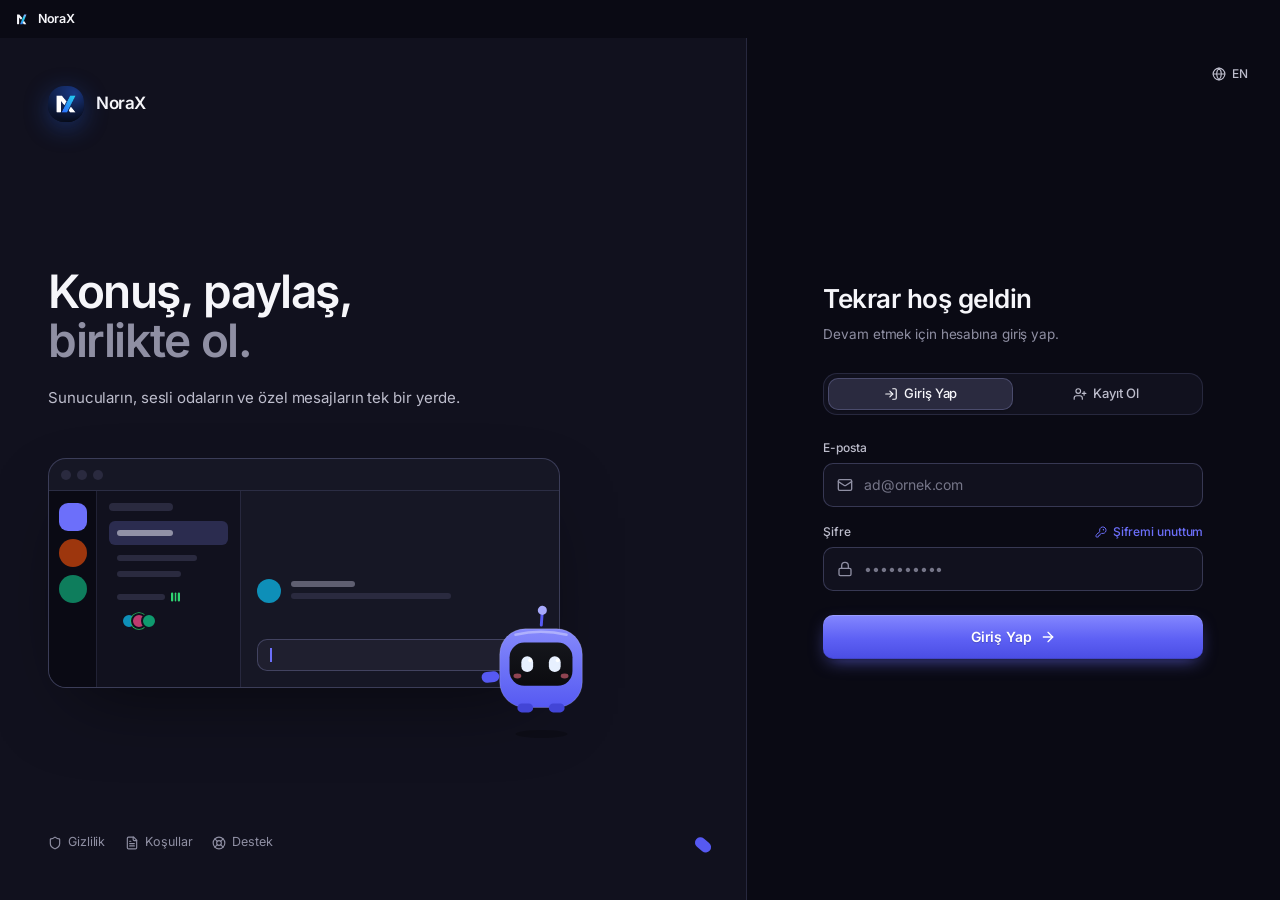
==== web/index.html @ b5e92cec "Release NoraX PC & Web v3.0.0" ====
<!doctype html>
<html lang="tr" class="dark">
  <head>
    <meta charset="UTF-8" />
    <meta name="viewport" content="width=device-width, initial-scale=1.0" />
    <meta
      http-equiv="Content-Security-Policy"
      content="default-src 'self' data: blob:; script-src 'self'; img-src 'self' https: data: blob:; media-src 'self' https: data: blob:; style-src 'self' 'unsafe-inline'; font-src 'self' data:; connect-src 'self' https://invrztgxmoxofkuwaing.supabase.co wss://invrztgxmoxofkuwaing.supabase.co https://*.livekit.cloud wss://*.livekit.cloud https://tenor.googleapis.com https://api.giphy.com http://127.0.0.1:* ws://127.0.0.1:* data: blob:;"
    />
    <title>NoraX</title>
    <script type="module" crossorigin src="./assets/index-QRD1jqr0.js"></script>
    <link rel="modulepreload" crossorigin href="./assets/vendor-motion-bOugfYVc.js">
    <link rel="modulepreload" crossorigin href="./assets/vendor-radix-C0EIIJtv.js">
    <link rel="modulepreload" crossorigin href="./assets/vendor-supabase-DNRf-bvf.js">
    <link rel="modulepreload" crossorigin href="./assets/vendor-livekit-qUp-c1AM.js">
    <link rel="stylesheet" crossorigin href="./assets/index-DTQYa22q.css">
  </head>
  <body class="antialiased overflow-hidden">
    <div id="root"></div>
  </body>
</html>
---- web/assets/index-DTQYa22q.css ----
@font-face{font-family:Inter Variable;font-style:normal;font-display:swap;font-weight:100 900;src:url(./inter-cyrillic-ext-wght-normal-BOeWTOD4.woff2) format("woff2-variations");unicode-range:U+0460-052F,U+1C80-1C8A,U+20B4,U+2DE0-2DFF,U+A640-A69F,U+FE2E-FE2F}@font-face{font-family:Inter Variable;font-style:normal;font-display:swap;font-weight:100 900;src:url(./inter-cyrillic-wght-normal-DqGufNeO.woff2) format("woff2-variations");unicode-range:U+0301,U+0400-045F,U+0490-0491,U+04B0-04B1,U+2116}@font-face{font-family:Inter Variable;font-style:normal;font-display:swap;font-weight:100 900;src:url(./inter-greek-ext-wght-normal-DlzME5K_.woff2) format("woff2-variations");unicode-range:U+1F00-1FFF}@font-face{font-family:Inter Variable;font-style:normal;font-display:swap;font-weight:100 900;src:url(./inter-greek-wght-normal-CkhJZR-_.woff2) format("woff2-variations");unicode-range:U+0370-0377,U+037A-037F,U+0384-038A,U+038C,U+038E-03A1,U+03A3-03FF}@font-face{font-family:Inter Variable;font-style:normal;font-display:swap;font-weight:100 900;src:url(./inter-vietnamese-wght-normal-CBcvBZtf.woff2) format("woff2-variations");unicode-range:U+0102-0103,U+0110-0111,U+0128-0129,U+0168-0169,U+01A0-01A1,U+01AF-01B0,U+0300-0301,U+0303-0304,U+0308-0309,U+0323,U+0329,U+1EA0-1EF9,U+20AB}@font-face{font-family:Inter Variable;font-style:normal;font-display:swap;font-weight:100 900;src:url(./inter-latin-ext-wght-normal-DO1Apj_S.woff2) format("woff2-variations");unicode-range:U+0100-02BA,U+02BD-02C5,U+02C7-02CC,U+02CE-02D7,U+02DD-02FF,U+0304,U+0308,U+0329,U+1D00-1DBF,U+1E00-1E9F,U+1EF2-1EFF,U+2020,U+20A0-20AB,U+20AD-20C0,U+2113,U+2C60-2C7F,U+A720-A7FF}@font-face{font-family:Inter Variable;font-style:normal;font-display:swap;font-weight:100 900;src:url(./inter-latin-wght-normal-Dx4kXJAl.woff2) format("woff2-variations");unicode-range:U+0000-00FF,U+0131,U+0152-0153,U+02BB-02BC,U+02C6,U+02DA,U+02DC,U+0304,U+0308,U+0329,U+2000-206F,U+20AC,U+2122,U+2191,U+2193,U+2212,U+2215,U+FEFF,U+FFFD}@font-face{font-family:JetBrains Mono Variable;font-style:normal;font-display:swap;font-weight:100 800;src:url([data-uri]) format("woff2-variations");unicode-range:U+0460-052F,U+1C80-1C8A,U+20B4,U+2DE0-2DFF,U+A640-A69F,U+FE2E-FE2F}@font-face{font-family:JetBrains Mono Variable;font-style:normal;font-display:swap;font-weight:100 800;src:url(./jetbrains-mono-cyrillic-wght-normal-D73BlboJ.woff2) format("woff2-variations");unicode-range:U+0301,U+0400-045F,U+0490-0491,U+04B0-04B1,U+2116}@font-face{font-family:JetBrains Mono Variable;font-style:normal;font-display:swap;font-weight:100 800;src:url(./jetbrains-mono-greek-wght-normal-Bw9x6K1M.woff2) format("woff2-variations");unicode-range:U+0370-0377,U+037A-037F,U+0384-038A,U+038C,U+038E-03A1,U+03A3-03FF}@font-face{font-family:JetBrains Mono Variable;font-style:normal;font-display:swap;font-weight:100 800;src:url(./jetbrains-mono-vietnamese-wght-normal-Bt-aOZkq.woff2) format("woff2-variations");unicode-range:U+0102-0103,U+0110-0111,U+0128-0129,U+0168-0169,U+01A0-01A1,U+01AF-01B0,U+0300-0301,U+0303-0304,U+0308-0309,U+0323,U+0329,U+1EA0-1EF9,U+20AB}@font-face{font-family:JetBrains Mono Variable;font-style:normal;font-display:swap;font-weight:100 800;src:url(./jetbrains-mono-latin-ext-wght-normal-DBQx-q_a.woff2) format("woff2-variations");unicode-range:U+0100-02BA,U+02BD-02C5,U+02C7-02CC,U+02CE-02D7,U+02DD-02FF,U+0304,U+0308,U+0329,U+1D00-1DBF,U+1E00-1E9F,U+1EF2-1EFF,U+2020,U+20A0-20AB,U+20AD-20C0,U+2113,U+2C60-2C7F,U+A720-A7FF}@font-face{font-family:JetBrains Mono Variable;font-style:normal;font-display:swap;font-weight:100 800;src:url(./jetbrains-mono-latin-wght-normal-B9CIFXIH.woff2) format("woff2-variations");unicode-range:U+0000-00FF,U+0131,U+0152-0153,U+02BB-02BC,U+02C6,U+02DA,U+02DC,U+0304,U+0308,U+0329,U+2000-206F,U+20AC,U+2122,U+2191,U+2193,U+2212,U+2215,U+FEFF,U+FFFD}/*! tailwindcss v4.3.5 | MIT License | https://tailwindcss.com */@layer properties{@supports (((-webkit-hyphens:none)) and (not (margin-trim:block))) or ((-moz-orient:inline) and (not (color:rgb(from red r g b)))){*,:before,:after,::backdrop{--tw-translate-x:0;--tw-translate-y:0;--tw-translate-z:0;--tw-scale-x:1;--tw-scale-y:1;--tw-scale-z:1;--tw-rotate-x:initial;--tw-rotate-y:initial;--tw-rotate-z:initial;--tw-skew-x:initial;--tw-skew-y:initial;--tw-space-y-reverse:0;--tw-space-x-reverse:0;--tw-border-style:solid;--tw-gradient-position:initial;--tw-gradient-from:#0000;--tw-gradient-via:#0000;--tw-gradient-to:#0000;--tw-gradient-stops:initial;--tw-gradient-via-stops:initial;--tw-gradient-from-position:0%;--tw-gradient-via-position:50%;--tw-gradient-to-position:100%;--tw-leading:initial;--tw-font-weight:initial;--tw-tracking:initial;--tw-ordinal:initial;--tw-slashed-zero:initial;--tw-numeric-figure:initial;--tw-numeric-spacing:initial;--tw-numeric-fraction:initial;--tw-shadow:0 0 #0000;--tw-shadow-color:initial;--tw-shadow-alpha:100%;--tw-inset-shadow:0 0 #0000;--tw-inset-shadow-color:initial;--tw-inset-shadow-alpha:100%;--tw-ring-color:initial;--tw-ring-shadow:0 0 #0000;--tw-inset-ring-color:initial;--tw-inset-ring-shadow:0 0 #0000;--tw-ring-inset:initial;--tw-ring-offset-width:0px;--tw-ring-offset-color:#fff;--tw-ring-offset-shadow:0 0 #0000;--tw-blur:initial;--tw-brightness:initial;--tw-contrast:initial;--tw-grayscale:initial;--tw-hue-rotate:initial;--tw-invert:initial;--tw-opacity:initial;--tw-saturate:initial;--tw-sepia:initial;--tw-drop-shadow:initial;--tw-drop-shadow-color:initial;--tw-drop-shadow-alpha:100%;--tw-drop-shadow-size:initial;--tw-backdrop-blur:initial;--tw-backdrop-brightness:initial;--tw-backdrop-contrast:initial;--tw-backdrop-grayscale:initial;--tw-backdrop-hue-rotate:initial;--tw-backdrop-invert:initial;--tw-backdrop-opacity:initial;--tw-backdrop-saturate:initial;--tw-backdrop-sepia:initial;--tw-duration:initial;--tw-ease:initial}}}@layer theme{:root,:host{--font-sans:-apple-system, BlinkMacSystemFont, "Segoe UI", Roboto, "Helvetica Neue", "Noto Sans", Arial, sans-serif, "Apple Color Emoji", "Segoe UI Emoji", "Segoe UI Symbol", "Noto Color Emoji";--font-serif:ui-serif, Georgia, Cambria, "Times New Roman", Times, serif;--font-mono:ui-monospace, SFMono-Regular, Menlo, Monaco, Consolas, "Liberation Mono", "Courier New", monospace;--color-red-400:oklch(70.4% .191 22.216);--color-red-500:oklch(63.7% .237 25.331);--color-red-600:oklch(57.7% .245 27.325);--color-emerald-400:oklch(76.5% .177 163.223);--color-emerald-600:oklch(59.6% .145 163.225);--color-indigo-500:oklch(58.5% .233 277.117);--color-indigo-600:oklch(51.1% .262 276.966);--color-purple-600:oklch(55.8% .288 302.321);--color-black:#000;--color-white:#fff;--spacing:.25rem;--container-sm:24rem;--container-md:28rem;--container-lg:32rem;--container-xl:36rem;--container-2xl:42rem;--container-3xl:48rem;--container-5xl:64rem;--text-xs:.75rem;--text-xs--line-height:calc(1 / .75);--text-sm:.875rem;--text-sm--line-height:calc(1.25 / .875);--text-base:1rem;--text-base--line-height: 1.5 ;--text-lg:1.125rem;--text-lg--line-height:calc(1.75 / 1.125);--text-xl:1.25rem;--text-xl--line-height:calc(1.75 / 1.25);--text-2xl:1.5rem;--text-2xl--line-height:calc(2 / 1.5);--text-4xl:2.25rem;--text-4xl--line-height:calc(2.5 / 2.25);--font-weight-medium:500;--font-weight-semibold:600;--font-weight-bold:700;--font-weight-black:900;--tracking-tight:-.025em;--tracking-normal:0em;--tracking-wide:.025em;--tracking-wider:.05em;--leading-tight:1.25;--leading-snug:1.375;--leading-relaxed:1.625;--radius-md:.375rem;--radius-lg:.5rem;--radius-xl:.75rem;--radius-2xl:1rem;--radius-3xl:1.5rem;--drop-shadow-md:0 3px 3px #0000001f;--ease-out:cubic-bezier(0, 0, .2, 1);--ease-in-out:cubic-bezier(.4, 0, .2, 1);--animate-spin:spin 1s linear infinite;--animate-pulse:pulse 2s cubic-bezier(.4, 0, .6, 1) infinite;--blur-sm:8px;--blur-md:12px;--blur-lg:16px;--blur-xl:24px;--blur-2xl:40px;--aspect-video:16 / 9;--default-transition-duration:.15s;--default-transition-timing-function:cubic-bezier(.4, 0, .2, 1);--default-font-family:var(--font-sans);--default-mono-font-family:var(--font-mono)}}@layer base{*,:after,:before,::backdrop{box-sizing:border-box;border:0 solid;margin:0;padding:0}::file-selector-button{box-sizing:border-box;border:0 solid;margin:0;padding:0}html,:host{-webkit-text-size-adjust:100%;-moz-tab-size:4;tab-size:4;line-height:1.5;font-family:var(--default-font-family,-apple-system, BlinkMacSystemFont, "Segoe UI", Roboto, "Helvetica Neue", "Noto Sans", Arial, sans-serif, "Apple Color Emoji", "Segoe UI Emoji", "Segoe UI Symbol", "Noto Color Emoji");font-feature-settings:var(--default-font-feature-settings,normal);font-variation-settings:var(--default-font-variation-settings,normal);-webkit-tap-highlight-color:transparent}hr{height:0;color:inherit;border-top-width:1px}abbr:where([title]){-webkit-text-decoration:underline dotted;text-decoration:underline dotted}h1,h2,h3,h4,h5,h6{font-size:inherit;font-weight:inherit}a{color:inherit;-webkit-text-decoration:inherit;text-decoration:inherit}b,strong{font-weight:bolder}code,kbd,samp,pre{font-family:var(--default-mono-font-family,ui-monospace, SFMono-Regular, Menlo, Monaco, Consolas, "Liberation Mono", "Courier New", monospace);font-feature-settings:var(--default-mono-font-feature-settings,normal);font-variation-settings:var(--default-mono-font-variation-settings,normal);font-size:1em}small{font-size:80%}sub,sup{vertical-align:baseline;font-size:75%;line-height:0;position:relative}sub{bottom:-.25em}sup{top:-.5em}table{text-indent:0;border-color:inherit;border-collapse:collapse}:-moz-focusring:where(:not(iframe)){outline:auto}progress{vertical-align:baseline}summary{display:list-item}ol,ul,menu{list-style:none}img,svg,video,canvas,audio,iframe,embed,object{vertical-align:middle;display:block}img,video{max-width:100%;height:auto}button,input,select,optgroup,textarea{font:inherit;font-feature-settings:inherit;font-variation-settings:inherit;letter-spacing:inherit;color:inherit;opacity:1;background-color:#0000;border-radius:0}::file-selector-button{font:inherit;font-feature-settings:inherit;font-variation-settings:inherit;letter-spacing:inherit;color:inherit;opacity:1;background-color:#0000;border-radius:0}:where(select:is([multiple],[size])) optgroup{font-weight:bolder}:where(select:is([multiple],[size])) optgroup option{padding-inline-start:20px}::file-selector-button{margin-inline-end:4px}::placeholder{opacity:1}@supports (not ((-webkit-appearance:-apple-pay-button))) or (contain-intrinsic-size:1px){::placeholder{color:currentColor}@supports (color:color-mix(in lab,red,red)){::placeholder{color:color-mix(in oklab,currentcolor 50%,transparent)}}}textarea{resize:vertical}::-webkit-search-decoration{-webkit-appearance:none}::-webkit-date-and-time-value{min-height:1lh;text-align:inherit}::-webkit-datetime-edit{display:inline-flex}::-webkit-datetime-edit-fields-wrapper{padding:0}::-webkit-datetime-edit{padding-block:0}::-webkit-datetime-edit-year-field{padding-block:0}::-webkit-datetime-edit-month-field{padding-block:0}::-webkit-datetime-edit-day-field{padding-block:0}::-webkit-datetime-edit-hour-field{padding-block:0}::-webkit-datetime-edit-minute-field{padding-block:0}::-webkit-datetime-edit-second-field{padding-block:0}::-webkit-datetime-edit-millisecond-field{padding-block:0}::-webkit-datetime-edit-meridiem-field{padding-block:0}::-webkit-calendar-picker-indicator{line-height:1}:-moz-ui-invalid{box-shadow:none}button,input:where([type=button],[type=reset],[type=submit]){-webkit-appearance:button;-moz-appearance:button;appearance:button}::file-selector-button{-webkit-appearance:button;-moz-appearance:button;appearance:button}::-webkit-inner-spin-button{height:auto}::-webkit-outer-spin-button{height:auto}[hidden]:where(:not([hidden=until-found])){display:none!important}:root{--nx-surface-0:#050508}@supports (color:color-mix(in lab,red,red)){:root{--nx-surface-0:color-mix(in srgb, #050508 95%, var(--nx-accent) 5%)}}:root{--nx-surface-1:#0b0b10}@supports (color:color-mix(in lab,red,red)){:root{--nx-surface-1:color-mix(in srgb, #0b0b10 94%, var(--nx-accent) 6%)}}:root{--nx-surface-2:#111117}@supports (color:color-mix(in lab,red,red)){:root{--nx-surface-2:color-mix(in srgb, #111117 94%, var(--nx-accent) 6%)}}:root{--nx-surface-3:#191920}@supports (color:color-mix(in lab,red,red)){:root{--nx-surface-3:color-mix(in srgb, #191920 93%, var(--nx-accent) 7%)}}:root{--nx-surface-4:#23232c}@supports (color:color-mix(in lab,red,red)){:root{--nx-surface-4:color-mix(in srgb, #23232c 91%, var(--nx-accent) 9%)}}:root{--nx-bg-rail:var(--nx-surface-0);--nx-bg-sidebar:var(--nx-surface-1);--nx-bg-main:var(--nx-surface-2);--nx-bg-elevated:var(--nx-surface-3);--nx-bg-hover:var(--nx-accent)}@supports (color:color-mix(in lab,red,red)){:root{--nx-bg-hover:color-mix(in srgb, var(--nx-accent) 7%, #ffffff0a)}}:root{--nx-bg-active:var(--nx-accent)}@supports (color:color-mix(in lab,red,red)){:root{--nx-bg-active:color-mix(in srgb, var(--nx-accent) 18%, #ffffff0d)}}:root{--nx-glass-bg:#16161df2}@supports (color:color-mix(in lab,red,red)){:root{--nx-glass-bg:color-mix(in srgb, #16161df2 92%, var(--nx-accent) 8%)}}:root{--nx-glass-border:var(--nx-accent)}@supports (color:color-mix(in lab,red,red)){:root{--nx-glass-border:color-mix(in srgb, var(--nx-accent) 14%, #ffffff17)}}:root{--nx-glass-highlight:inset 0 1px 0 #ffffff12;--nx-shadow-float:0 28px 64px -14px #000c, 0 0 0 1px #00000059, 0 2px 8px #00000073;--nx-shadow-card:inset 0 1px 0 #ffffff09, 0 1px 2px #00000073, 0 10px 28px -16px #000000b3;--nx-ambient-a:var(--nx-accent)}@supports (color:color-mix(in lab,red,red)){:root{--nx-ambient-a:color-mix(in srgb, var(--nx-accent) 11%, transparent)}}:root{--nx-ambient-b:var(--nx-accent)}@supports (color:color-mix(in lab,red,red)){:root{--nx-ambient-b:color-mix(in srgb, var(--nx-accent) 5%, transparent)}}:root{--nx-border:var(--nx-accent)}@supports (color:color-mix(in lab,red,red)){:root{--nx-border:color-mix(in srgb, var(--nx-accent) 8%, #fff1)}}:root{--nx-border-strong:var(--nx-accent)}@supports (color:color-mix(in lab,red,red)){:root{--nx-border-strong:color-mix(in srgb, var(--nx-accent) 12%, #ffffff21)}}:root{--nx-text-primary:#f6f6fa;--nx-text-secondary:#bdbdcc;--nx-text-muted:#8f8fa3;--nx-font-ui:"Inter Variable", "Inter", -apple-system, BlinkMacSystemFont, "Segoe UI", sans-serif;--nx-font-mono:"JetBrains Mono Variable", "JetBrains Mono", ui-monospace, SFMono-Regular, monospace;--nx-msg-font-size:15px;--nx-radius-control:10px;--nx-radius-card:14px;--nx-accent:#6c6ffa;--nx-accent-strong:#5659f2;--nx-accent-deep:#4245d6;--nx-on-accent:#fff;--nx-gradient-accent:linear-gradient(180deg, #8487ff 0%, #5d60f4 55%, #4a4de4 100%);--nx-glow:#6265f847;--nx-success:#2fd672;--nx-warning:#fbbd3f;--nx-danger:#ff5662;--nx-status-online:#2fd672;--nx-status-idle:#fbbd3f;--nx-status-dnd:#ff5662;--nx-status-invisible:#80808f;--nx-status-streaming:#9b6bff;--nx-status-ingame:#1fcbb8;--nx-ingame:#1fcbb8;--nx-grain-opacity:0;--nx-server-bleed:transparent;--nx-ease-out:cubic-bezier(.22, 1, .36, 1);--nx-ease-spring:cubic-bezier(.34, 1.4, .64, 1)}:root[data-theme=amoled]{--nx-surface-0:#000;--nx-surface-1:#050506}@supports (color:color-mix(in lab,red,red)){:root[data-theme=amoled]{--nx-surface-1:color-mix(in srgb, #050506 96%, var(--nx-accent) 4%)}}:root[data-theme=amoled]{--nx-surface-2:#09090b}@supports (color:color-mix(in lab,red,red)){:root[data-theme=amoled]{--nx-surface-2:color-mix(in srgb, #09090b 96%, var(--nx-accent) 4%)}}:root[data-theme=amoled]{--nx-surface-3:#121216}@supports (color:color-mix(in lab,red,red)){:root[data-theme=amoled]{--nx-surface-3:color-mix(in srgb, #121216 94%, var(--nx-accent) 6%)}}:root[data-theme=amoled]{--nx-surface-4:#1b1b21}@supports (color:color-mix(in lab,red,red)){:root[data-theme=amoled]{--nx-surface-4:color-mix(in srgb, #1b1b21 92%, var(--nx-accent) 8%)}}:root[data-theme=amoled]{--nx-glass-bg:#0e0e12f5}@supports (color:color-mix(in lab,red,red)){:root[data-theme=amoled]{--nx-glass-bg:color-mix(in srgb, #0e0e12f5 93%, var(--nx-accent) 7%)}}:root[data-theme=amoled]{--nx-ambient-a:var(--nx-accent)}@supports (color:color-mix(in lab,red,red)){:root[data-theme=amoled]{--nx-ambient-a:color-mix(in srgb, var(--nx-accent) 8%, transparent)}}:root[data-theme=amoled]{--nx-ambient-b:transparent}:root[data-theme=midnight]{--nx-surface-0:#070b18;--nx-surface-1:#0c1224;--nx-surface-2:#111930;--nx-surface-3:#182340;--nx-surface-4:#223054;--nx-glass-bg:#10182ef0;--nx-border:#94b2ff17;--nx-border-strong:#94b2ff2b;--nx-text-primary:#f1f5ff;--nx-text-secondary:#b9c7e6;--nx-text-muted:#8495ba;--nx-ambient-a:var(--nx-accent)}@supports (color:color-mix(in lab,red,red)){:root[data-theme=midnight]{--nx-ambient-a:color-mix(in srgb, var(--nx-accent) 16%, transparent)}}:root[data-theme=midnight]{--nx-ambient-b:#38bdf80f}:root[data-theme=aurora]{--nx-surface-0:#070d12;--nx-surface-1:#0b151d;--nx-surface-2:#0f1c26;--nx-surface-3:#152633;--nx-surface-4:#1d3242;--nx-glass-bg:#0e1c26eb;--nx-border:#5eead41a;--nx-border-strong:#5eead42e;--nx-text-primary:#effcf9;--nx-text-secondary:#b3d4ce;--nx-text-muted:#7ea7a0;--nx-ambient-a:#14c98c26;--nx-ambient-b:#6c6ffa1c}:root[data-theme=nebula]{--nx-surface-0:#0b0614;--nx-surface-1:#120b20;--nx-surface-2:#18102b;--nx-surface-3:#22173b;--nx-surface-4:#2e204f;--nx-glass-bg:#1a102ef0;--nx-border:#c4a0ff1c;--nx-border-strong:#c4a0ff33;--nx-text-primary:#f7f2ff;--nx-text-secondary:#cbbbe6;--nx-text-muted:#9886ba;--nx-ambient-a:#a855f729;--nx-ambient-b:#ec489914}:root[data-theme=terminal]{--nx-surface-0:#020804;--nx-surface-1:#06110a;--nx-surface-2:#09180f;--nx-surface-3:#0f2417;--nx-surface-4:#163321;--nx-glass-bg:#08160df2;--nx-border:#2fd67221;--nx-border-strong:#2fd6723d;--nx-text-primary:#e6ffef;--nx-text-secondary:#98d8b0;--nx-text-muted:#65a37d;--nx-ambient-a:#2fd6721f;--nx-ambient-b:#14c98c0d}:root[data-theme=light]{--nx-surface-0:#e6e6ee}@supports (color:color-mix(in lab,red,red)){:root[data-theme=light]{--nx-surface-0:color-mix(in srgb, #e6e6ee 90%, var(--nx-accent) 10%)}}:root[data-theme=light]{--nx-surface-1:#f2f2f7}@supports (color:color-mix(in lab,red,red)){:root[data-theme=light]{--nx-surface-1:color-mix(in srgb, #f2f2f7 94%, var(--nx-accent) 6%)}}:root[data-theme=light]{--nx-surface-2:#fff;--nx-surface-3:#f6f6fa}@supports (color:color-mix(in lab,red,red)){:root[data-theme=light]{--nx-surface-3:color-mix(in srgb, #f6f6fa 96%, var(--nx-accent) 4%)}}:root[data-theme=light]{--nx-surface-4:#e9e9f1}@supports (color:color-mix(in lab,red,red)){:root[data-theme=light]{--nx-surface-4:color-mix(in srgb, #e9e9f1 93%, var(--nx-accent) 7%)}}:root[data-theme=light]{--nx-bg-hover:var(--nx-accent)}@supports (color:color-mix(in lab,red,red)){:root[data-theme=light]{--nx-bg-hover:color-mix(in srgb, var(--nx-accent) 6%, #09090b08)}}:root[data-theme=light]{--nx-bg-active:var(--nx-accent)}@supports (color:color-mix(in lab,red,red)){:root[data-theme=light]{--nx-bg-active:color-mix(in srgb, var(--nx-accent) 13%, #09090b08)}}:root[data-theme=light]{--nx-glass-bg:#fffffff7;--nx-glass-border:var(--nx-accent)}@supports (color:color-mix(in lab,red,red)){:root[data-theme=light]{--nx-glass-border:color-mix(in srgb, var(--nx-accent) 12%, #09090b17)}}:root[data-theme=light]{--nx-glass-highlight:inset 0 1px 0 #fff;--nx-shadow-float:0 28px 60px -14px var(--nx-accent), 0 2px 6px #0f0f1e14}@supports (color:color-mix(in lab,red,red)){:root[data-theme=light]{--nx-shadow-float:0 28px 60px -14px color-mix(in srgb, var(--nx-accent) 22%, #0f0f1e33), 0 2px 6px #0f0f1e14}}:root[data-theme=light]{--nx-shadow-card:0 1px 2px #0f0f1e12, 0 8px 22px -14px var(--nx-accent)}@supports (color:color-mix(in lab,red,red)){:root[data-theme=light]{--nx-shadow-card:0 1px 2px #0f0f1e12, 0 8px 22px -14px color-mix(in srgb, var(--nx-accent) 25%, #0f0f1e33)}}:root[data-theme=light]{--nx-ambient-a:var(--nx-accent)}@supports (color:color-mix(in lab,red,red)){:root[data-theme=light]{--nx-ambient-a:color-mix(in srgb, var(--nx-accent) 7%, transparent)}}:root[data-theme=light]{--nx-ambient-b:var(--nx-accent)}@supports (color:color-mix(in lab,red,red)){:root[data-theme=light]{--nx-ambient-b:color-mix(in srgb, var(--nx-accent) 3%, transparent)}}:root[data-theme=light]{--nx-border:var(--nx-accent)}@supports (color:color-mix(in lab,red,red)){:root[data-theme=light]{--nx-border:color-mix(in srgb, var(--nx-accent) 7%, #09090b16)}}:root[data-theme=light]{--nx-border-strong:var(--nx-accent)}@supports (color:color-mix(in lab,red,red)){:root[data-theme=light]{--nx-border-strong:color-mix(in srgb, var(--nx-accent) 10%, #09090b26)}}:root[data-theme=light]{--nx-text-primary:#101016;--nx-text-secondary:#3d3d4a;--nx-text-muted:#5c5c6c;--nx-accent:#4c43ec;--nx-accent-strong:#3f35d4;--nx-accent-deep:#322aa8;--nx-on-accent:#fff;--nx-gradient-accent:linear-gradient(180deg, #6159f5 0%, #4a41e6 55%, #3d33cc 100%);--nx-success:#12803c;--nx-warning:#9a5b00;--nx-danger:#d11f2c;--nx-glow:#4c43ec33}:root[data-theme=sakura]{--nx-surface-0:#f3e4eb;--nx-surface-1:#faf1f5;--nx-surface-2:#fffbfd;--nx-surface-3:#f9edf2;--nx-surface-4:#f0dce5;--nx-bg-hover:#db27770f;--nx-bg-active:#db27771f;--nx-glass-bg:#fffafdf5;--nx-glass-border:#be185d24;--nx-glass-highlight:inset 0 1px 0 #fff;--nx-shadow-float:0 24px 56px -14px #9d174d2e, 0 2px 6px #9d174d14;--nx-shadow-card:0 1px 2px #9d174d14, 0 8px 20px -14px #9d174d2e;--nx-ambient-a:#ec489917;--nx-ambient-b:#fb923c0d;--nx-border:#9d174d1a;--nx-border-strong:#9d174d2e;--nx-text-primary:#26101b;--nx-text-secondary:#5a3447;--nx-text-muted:#784c61;--nx-accent:#c9206b;--nx-accent-strong:#ad185b;--nx-accent-deep:#8f124b;--nx-on-accent:#fff;--nx-gradient-accent:linear-gradient(180deg, #df3480 0%, #c41d67 55%, #a31554 100%);--nx-success:#15803d;--nx-warning:#a16207;--nx-danger:#c81e1e;--nx-glow:#c9206b38}:root[data-accent=mint]{--nx-accent:#14c98c;--nx-accent-strong:#06a273;--nx-accent-deep:#04805c;--nx-on-accent:#fff;--nx-glow:#14c98c42;--nx-gradient-accent:linear-gradient(180deg, #2ad99c 0%, #0aad79 55%, #058a63 100%)}:root[data-theme=light][data-accent=mint],:root[data-theme=sakura][data-accent=mint]{--nx-accent:#047857;--nx-accent-strong:#065f46;--nx-accent-deep:#064e3b;--nx-gradient-accent:linear-gradient(180deg, #059669 0%, #047857 100%)}:root[data-accent=rose]{--nx-accent:#f43f7f;--nx-accent-strong:#e11d64;--nx-accent-deep:#be1250;--nx-on-accent:#fff;--nx-glow:#f43f7f47;--nx-gradient-accent:linear-gradient(180deg, #fb6199 0%, #e7296f 55%, #c51758 100%)}:root[data-accent=amber]{--nx-accent:#f59e0b;--nx-accent-strong:#d97706;--nx-accent-deep:#b45309;--nx-on-accent:#130b02;--nx-glow:#f59e0b47;--nx-gradient-accent:linear-gradient(180deg, #fbbf24 0%, #ea8a09 55%, #c86a04 100%)}:root[data-accent=cyan]{--nx-accent:#06b6d4;--nx-accent-strong:#0891b2;--nx-accent-deep:#0e7490;--nx-on-accent:#fff;--nx-glow:#06b6d447;--nx-gradient-accent:linear-gradient(180deg, #22d3ee 0%, #089bb8 55%, #0b7a94 100%)}:root[data-accent=violet]{--nx-accent:#9b6bff;--nx-accent-strong:#7c3aed;--nx-accent-deep:#6d28d9;--nx-on-accent:#fff;--nx-glow:#9b6bff4d;--nx-gradient-accent:linear-gradient(180deg, #b088ff 0%, #864ef6 55%, #6d28d9 100%)}:root[data-radius=sharp]{--nx-radius-control:6px;--nx-radius-card:8px}:root[data-radius=pill]{--nx-radius-control:14px;--nx-radius-card:20px}:root[data-high-contrast=true]{--nx-border:#fff3;--nx-border-strong:#ffffff5c;--nx-text-secondary:#d4d4d8;--nx-text-muted:#a1a1aa}:root[data-theme=light][data-high-contrast=true]{--nx-border:#09090b3d;--nx-border-strong:#09090b6b;--nx-text-secondary:#27272a;--nx-text-muted:#3f3f46}*{box-sizing:border-box;border-color:var(--nx-border)}html,body,#root{background-color:var(--nx-surface-0);width:100%;height:100%;color:var(--nx-text-primary);font-family:var(--nx-font-ui);font-feature-settings:"cv11","ss01","ss03";letter-spacing:-.006em;-webkit-font-smoothing:antialiased;text-rendering:optimizelegibility;-webkit-user-select:none;user-select:none;margin:0;padding:0;overflow:hidden}html.overlay-mode,html.overlay-mode body,html.overlay-mode #root{background:0 0!important}::selection{background:var(--nx-accent)}@supports (color:color-mix(in lab,red,red)){::selection{background:color-mix(in srgb,var(--nx-accent) 35%,transparent)}}:focus-visible{outline:2px solid var(--nx-accent)}@supports (color:color-mix(in lab,red,red)){:focus-visible{outline:2px solid color-mix(in srgb,var(--nx-accent) 80%,transparent)}}:focus-visible{outline-offset:2px}input:focus-visible,textarea:focus-visible{outline:none}code,pre,kbd{font-family:var(--nx-font-mono)}input,textarea,[data-selectable=true]{-webkit-user-select:text;user-select:text}input::placeholder,textarea::placeholder{color:var(--nx-text-muted);opacity:.8}input[type=checkbox],input[type=radio],input[type=range]{accent-color:var(--nx-accent)}input[type=text],input[type=email],input[type=password],input[type=search],input[type=date],input[type=number],input[type=url],textarea,select{transition:border-color .16s var(--nx-ease-out),box-shadow .16s var(--nx-ease-out),background-color .16s var(--nx-ease-out)}input[type=text]:focus,input[type=email]:focus,input[type=password]:focus,input[type=search]:focus,input[type=date]:focus,input[type=number]:focus,input[type=url]:focus,select:focus{border-color:var(--nx-accent)}@supports (color:color-mix(in lab,red,red)){input[type=text]:focus,input[type=email]:focus,input[type=password]:focus,input[type=search]:focus,input[type=date]:focus,input[type=number]:focus,input[type=url]:focus,select:focus{border-color:color-mix(in srgb,var(--nx-accent) 70%,transparent)}}input[type=text]:focus,input[type=email]:focus,input[type=password]:focus,input[type=search]:focus,input[type=date]:focus,input[type=number]:focus,input[type=url]:focus,select:focus{box-shadow:0 0 0 3px var(--nx-accent)}@supports (color:color-mix(in lab,red,red)){input[type=text]:focus,input[type=email]:focus,input[type=password]:focus,input[type=search]:focus,input[type=date]:focus,input[type=number]:focus,input[type=url]:focus,select:focus{box-shadow:0 0 0 3px color-mix(in srgb,var(--nx-accent) 18%,transparent)}}:root:not([data-theme=light]) input[type=date]::-webkit-calendar-picker-indicator{filter:invert(.8)}button{-webkit-tap-highlight-color:transparent}}@layer components{.nx-btn-glow,.nx-btn-primary{isolation:isolate;background:var(--nx-gradient-accent);color:var(--nx-on-accent);box-shadow:inset 0 1px #ffffff2e,inset 0 -1px #0000001f,0 1px 2px #0000004d,0 6px 18px -6px var(--nx-accent);position:relative;overflow:hidden}@supports (color:color-mix(in lab,red,red)){.nx-btn-glow,.nx-btn-primary{box-shadow:inset 0 1px #ffffff2e,inset 0 -1px #0000001f,0 1px 2px #0000004d,0 6px 18px -6px color-mix(in srgb,var(--nx-accent) 75%,transparent)}}.nx-btn-glow,.nx-btn-primary{text-shadow:0 1px 1px #0000002e;transition:transform .18s var(--nx-ease-out),box-shadow .22s var(--nx-ease-out),filter .18s var(--nx-ease-out)}}@layer utilities{.pointer-events-auto{pointer-events:auto}.pointer-events-none{pointer-events:none}.invisible{visibility:hidden}.visible{visibility:visible}.sr-only{clip-path:inset(50%);white-space:nowrap;border-width:0;width:1px;height:1px;margin:-1px;padding:0;position:absolute;overflow:hidden}.absolute{position:absolute}.fixed{position:fixed}.relative{position:relative}.static{position:static}.-inset-\[2\.5px\]{top:-2.5px;right:-2.5px;bottom:-2.5px;left:-2.5px}.inset-0{top:0;right:0;bottom:0;left:0}.inset-4{inset:calc(var(--spacing) * 4)}.inset-x-0{inset-inline:0}.inset-y-0{inset-block:0}.-top-1{top:calc(var(--spacing) * -1)}.top-0{top:0}.top-1{top:var(--spacing)}.top-1\/2{top:50%}.top-2{top:calc(var(--spacing) * 2)}.top-2\.5{top:calc(var(--spacing) * 2.5)}.top-3{top:calc(var(--spacing) * 3)}.top-3\.5{top:calc(var(--spacing) * 3.5)}.top-5{top:calc(var(--spacing) * 5)}.top-6{top:calc(var(--spacing) * 6)}.top-8{top:calc(var(--spacing) * 8)}.top-12{top:calc(var(--spacing) * 12)}.top-\[38px\]{top:38px}.top-\[42px\]{top:42px}.top-\[52px\]{top:52px}.top-\[54px\]{top:54px}.top-\[60px\]{top:60px}.-right-0\.5{right:calc(var(--spacing) * -.5)}.-right-1{right:calc(var(--spacing) * -1)}.-right-10{right:calc(var(--spacing) * -10)}.right-0{right:0}.right-1{right:var(--spacing)}.right-2{right:calc(var(--spacing) * 2)}.right-2\.5{right:calc(var(--spacing) * 2.5)}.right-3{right:calc(var(--spacing) * 3)}.right-3\.5{right:calc(var(--spacing) * 3.5)}.right-4{right:calc(var(--spacing) * 4)}.right-5{right:calc(var(--spacing) * 5)}.right-6{right:calc(var(--spacing) * 6)}.right-8{right:calc(var(--spacing) * 8)}.-bottom-0\.5{bottom:calc(var(--spacing) * -.5)}.-bottom-14{bottom:calc(var(--spacing) * -14)}.bottom-0{bottom:0}.bottom-2{bottom:calc(var(--spacing) * 2)}.bottom-3{bottom:calc(var(--spacing) * 3)}.bottom-4{bottom:calc(var(--spacing) * 4)}.bottom-5{bottom:calc(var(--spacing) * 5)}.bottom-8{bottom:calc(var(--spacing) * 8)}.bottom-24{bottom:calc(var(--spacing) * 24)}.bottom-\[62px\]{bottom:62px}.bottom-\[72px\]{bottom:72px}.bottom-\[82px\]{bottom:82px}.bottom-\[112px\]{bottom:112px}.-left-\[13px\]{left:-13px}.left-0{left:0}.left-1\.5{left:calc(var(--spacing) * 1.5)}.left-1\/2{left:50%}.left-2{left:calc(var(--spacing) * 2)}.left-2\.5{left:calc(var(--spacing) * 2.5)}.left-3{left:calc(var(--spacing) * 3)}.left-3\.5{left:calc(var(--spacing) * 3.5)}.left-4{left:calc(var(--spacing) * 4)}.left-5{left:calc(var(--spacing) * 5)}.left-\[84px\]{left:84px}.isolate{isolation:isolate}.-z-0{z-index:-0}.-z-10{z-index:-10}.z-0{z-index:0}.z-10{z-index:10}.z-20{z-index:20}.z-30{z-index:30}.z-40{z-index:40}.z-50{z-index:50}.z-\[1\]{z-index:1}.z-\[5\]{z-index:5}.z-\[60\]{z-index:60}.z-\[65\]{z-index:65}.z-\[70\]{z-index:70}.z-\[75\]{z-index:75}.z-\[80\]{z-index:80}.z-\[85\]{z-index:85}.z-\[90\]{z-index:90}.z-\[95\]{z-index:95}.z-\[200\]{z-index:200}.col-span-1{grid-column:span 1/span 1}.col-span-2{grid-column:span 2/span 2}.mx-0\.5{margin-inline:calc(var(--spacing) * .5)}.mx-1{margin-inline:var(--spacing)}.mx-2{margin-inline:calc(var(--spacing) * 2)}.mx-4{margin-inline:calc(var(--spacing) * 4)}.mx-auto{margin-inline:auto}.my-0\.5{margin-block:calc(var(--spacing) * .5)}.my-1{margin-block:var(--spacing)}.my-1\.5{margin-block:calc(var(--spacing) * 1.5)}.my-2{margin-block:calc(var(--spacing) * 2)}.\!mt-6{margin-top:calc(var(--spacing) * 6)!important}.-mt-5{margin-top:calc(var(--spacing) * -5)}.-mt-7{margin-top:calc(var(--spacing) * -7)}.-mt-9{margin-top:calc(var(--spacing) * -9)}.-mt-10{margin-top:calc(var(--spacing) * -10)}.mt-0\.5{margin-top:calc(var(--spacing) * .5)}.mt-1{margin-top:var(--spacing)}.mt-1\.5{margin-top:calc(var(--spacing) * 1.5)}.mt-2{margin-top:calc(var(--spacing) * 2)}.mt-3{margin-top:calc(var(--spacing) * 3)}.mt-4{margin-top:calc(var(--spacing) * 4)}.mt-5{margin-top:calc(var(--spacing) * 5)}.mt-6{margin-top:calc(var(--spacing) * 6)}.mt-12{margin-top:calc(var(--spacing) * 12)}.mt-auto{margin-top:auto}.mr-1{margin-right:var(--spacing)}.mr-1\.5{margin-right:calc(var(--spacing) * 1.5)}.mb-0\.5{margin-bottom:calc(var(--spacing) * .5)}.mb-1{margin-bottom:var(--spacing)}.mb-1\.5{margin-bottom:calc(var(--spacing) * 1.5)}.mb-2{margin-bottom:calc(var(--spacing) * 2)}.mb-3{margin-bottom:calc(var(--spacing) * 3)}.mb-4{margin-bottom:calc(var(--spacing) * 4)}.mb-6{margin-bottom:calc(var(--spacing) * 6)}.mb-7{margin-bottom:calc(var(--spacing) * 7)}.ml-0\.5{margin-left:calc(var(--spacing) * .5)}.ml-1\.5{margin-left:calc(var(--spacing) * 1.5)}.ml-2{margin-left:calc(var(--spacing) * 2)}.ml-3{margin-left:calc(var(--spacing) * 3)}.ml-12{margin-left:calc(var(--spacing) * 12)}.ml-\[1px\]{margin-left:1px}.ml-auto{margin-left:auto}.line-clamp-1{-webkit-line-clamp:1;-webkit-box-orient:vertical;display:-webkit-box;overflow:hidden}.line-clamp-2{-webkit-line-clamp:2;-webkit-box-orient:vertical;display:-webkit-box;overflow:hidden}.line-clamp-3{-webkit-line-clamp:3;-webkit-box-orient:vertical;display:-webkit-box;overflow:hidden}.line-clamp-4{-webkit-line-clamp:4;-webkit-box-orient:vertical;display:-webkit-box;overflow:hidden}.block{display:block}.flex{display:flex}.grid{display:grid}.hidden{display:none}.inline{display:inline}.inline-block{display:inline-block}.inline-flex{display:inline-flex}.table{display:table}.aspect-square{aspect-ratio:1}.aspect-video{aspect-ratio:var(--aspect-video)}.h-0{height:0}.h-1{height:var(--spacing)}.h-1\.5{height:calc(var(--spacing) * 1.5)}.h-2{height:calc(var(--spacing) * 2)}.h-2\.5{height:calc(var(--spacing) * 2.5)}.h-3{height:calc(var(--spacing) * 3)}.h-3\.5{height:calc(var(--spacing) * 3.5)}.h-4{height:calc(var(--spacing) * 4)}.h-5{height:calc(var(--spacing) * 5)}.h-6{height:calc(var(--spacing) * 6)}.h-7{height:calc(var(--spacing) * 7)}.h-8{height:calc(var(--spacing) * 8)}.h-9{height:calc(var(--spacing) * 9)}.h-9\.5{height:calc(var(--spacing) * 9.5)}.h-10{height:calc(var(--spacing) * 10)}.h-11{height:calc(var(--spacing) * 11)}.h-12{height:calc(var(--spacing) * 12)}.h-24{height:calc(var(--spacing) * 24)}.h-\[1\.5px\]{height:1.5px}.h-\[1px\]{height:1px}.h-\[2px\]{height:2px}.h-\[3px\]{height:3px}.h-\[8px\]{height:8px}.h-\[16px\]{height:16px}.h-\[17px\]{height:17px}.h-\[18px\]{height:18px}.h-\[22px\]{height:22px}.h-\[26px\]{height:26px}.h-\[30px\]{height:30px}.h-\[32px\]{height:32px}.h-\[34px\]{height:34px}.h-\[38px\]{height:38px}.h-\[40px\]{height:40px}.h-\[42px\]{height:42px}.h-\[44px\]{height:44px}.h-\[46\%\]{height:46%}.h-\[48px\]{height:48px}.h-\[52px\]{height:52px}.h-\[54px\]{height:54px}.h-\[56px\]{height:56px}.h-\[58\%\]{height:58%}.h-\[74px\]{height:74px}.h-\[78vh\]{height:78vh}.h-\[82px\]{height:82px}.h-\[84px\]{height:84px}.h-\[96px\]{height:96px}.h-\[100px\]{height:100px}.h-\[132px\]{height:132px}.h-\[150px\]{height:150px}.h-\[196px\]{height:196px}.h-\[300px\]{height:300px}.h-\[320px\]{height:320px}.h-full{height:100%}.h-px{height:1px}.h-screen{height:100vh}.max-h-\[65vh\]{max-height:65vh}.max-h-\[72vh\]{max-height:72vh}.max-h-\[74vh\]{max-height:74vh}.max-h-\[78vh\]{max-height:78vh}.max-h-\[80vh\]{max-height:80vh}.max-h-\[86vh\]{max-height:86vh}.max-h-\[168px\]{max-height:168px}.max-h-\[200px\]{max-height:200px}.max-h-\[230px\]{max-height:230px}.max-h-\[240px\]{max-height:240px}.max-h-\[260px\]{max-height:260px}.max-h-\[290px\]{max-height:290px}.max-h-\[300px\]{max-height:300px}.max-h-\[340px\]{max-height:340px}.max-h-\[370px\]{max-height:370px}.max-h-\[450px\]{max-height:450px}.max-h-\[calc\(100vh-60px\)\]{max-height:calc(100vh - 60px)}.min-h-0{min-height:0}.min-h-\[44px\]{min-height:44px}.min-h-\[195px\]{min-height:195px}.min-h-\[214px\]{min-height:214px}.min-h-\[240px\]{min-height:240px}.min-h-\[280px\]{min-height:280px}.w-0{width:0}.w-0\.5{width:calc(var(--spacing) * .5)}.w-1\.5{width:calc(var(--spacing) * 1.5)}.w-1\/2{width:50%}.w-2{width:calc(var(--spacing) * 2)}.w-2\.5{width:calc(var(--spacing) * 2.5)}.w-2\/3{width:66.6667%}.w-3{width:calc(var(--spacing) * 3)}.w-3\.5{width:calc(var(--spacing) * 3.5)}.w-3\/4{width:75%}.w-4{width:calc(var(--spacing) * 4)}.w-5{width:calc(var(--spacing) * 5)}.w-6{width:calc(var(--spacing) * 6)}.w-7{width:calc(var(--spacing) * 7)}.w-8{width:calc(var(--spacing) * 8)}.w-9{width:calc(var(--spacing) * 9)}.w-10{width:calc(var(--spacing) * 10)}.w-11{width:calc(var(--spacing) * 11)}.w-12{width:calc(var(--spacing) * 12)}.w-14{width:calc(var(--spacing) * 14)}.w-16{width:calc(var(--spacing) * 16)}.w-20{width:calc(var(--spacing) * 20)}.w-24{width:calc(var(--spacing) * 24)}.w-28{width:calc(var(--spacing) * 28)}.w-32{width:calc(var(--spacing) * 32)}.w-36{width:calc(var(--spacing) * 36)}.w-40{width:calc(var(--spacing) * 40)}.w-44{width:calc(var(--spacing) * 44)}.w-52{width:calc(var(--spacing) * 52)}.w-64{width:calc(var(--spacing) * 64)}.w-\[1px\]{width:1px}.w-\[2px\]{width:2px}.w-\[4\.5rem\]{width:4.5rem}.w-\[4px\]{width:4px}.w-\[16px\]{width:16px}.w-\[17px\]{width:17px}.w-\[18px\]{width:18px}.w-\[28\%\]{width:28%}.w-\[38px\]{width:38px}.w-\[40px\]{width:40px}.w-\[44px\]{width:44px}.w-\[46\%\]{width:46%}.w-\[60\%\]{width:60%}.w-\[72px\]{width:72px}.w-\[74px\]{width:74px}.w-\[124px\]{width:124px}.w-\[132px\]{width:132px}.w-\[200px\]{width:200px}.w-\[204px\]{width:204px}.w-\[210px\]{width:210px}.w-\[220px\]{width:220px}.w-\[240px\]{width:240px}.w-\[248px\]{width:248px}.w-\[264px\]{width:264px}.w-\[276px\]{width:276px}.w-\[280px\]{width:280px}.w-\[296px\]{width:296px}.w-\[310px\]{width:310px}.w-\[316px\]{width:316px}.w-\[320px\]{width:320px}.w-\[340px\]{width:340px}.w-\[352px\]{width:352px}.w-\[360px\]{width:360px}.w-\[392px\]{width:392px}.w-\[420px\]{width:420px}.w-\[min\(360px\,36vw\)\]{width:min(360px,36vw)}.w-auto{width:auto}.w-fit{width:fit-content}.w-full{width:100%}.w-max{width:max-content}.w-px{width:1px}.w-screen{width:100vw}.max-w-2xl{max-width:var(--container-2xl)}.max-w-3xl{max-width:var(--container-3xl)}.max-w-5xl{max-width:var(--container-5xl)}.max-w-\[78vw\]{max-width:78vw}.max-w-\[84vw\]{max-width:84vw}.max-w-\[90vw\]{max-width:90vw}.max-w-\[110px\]{max-width:110px}.max-w-\[140px\]{max-width:140px}.max-w-\[150px\]{max-width:150px}.max-w-\[180px\]{max-width:180px}.max-w-\[260px\]{max-width:260px}.max-w-\[340px\]{max-width:340px}.max-w-\[360px\]{max-width:360px}.max-w-\[370px\]{max-width:370px}.max-w-\[380px\]{max-width:380px}.max-w-\[400px\]{max-width:400px}.max-w-\[420px\]{max-width:420px}.max-w-\[440px\]{max-width:440px}.max-w-\[460px\]{max-width:460px}.max-w-\[520px\]{max-width:520px}.max-w-\[560px\]{max-width:560px}.max-w-\[760px\]{max-width:760px}.max-w-\[820px\]{max-width:820px}.max-w-\[calc\(100\%-24px\)\]{max-width:calc(100% - 24px)}.max-w-full{max-width:100%}.max-w-lg{max-width:var(--container-lg)}.max-w-md{max-width:var(--container-md)}.max-w-sm{max-width:var(--container-sm)}.max-w-xl{max-width:var(--container-xl)}.min-w-0{min-width:0}.min-w-\[16px\]{min-width:16px}.min-w-\[18px\]{min-width:18px}.min-w-\[44px\]{min-width:44px}.min-w-\[196px\]{min-width:196px}.min-w-\[260px\]{min-width:260px}.min-w-\[280px\]{min-width:280px}.flex-1{flex:1}.shrink-0{flex-shrink:0}.grow{flex-grow:1}.origin-bottom{transform-origin:bottom}.origin-bottom-right{transform-origin:100% 100%}.origin-left{transform-origin:0}.origin-top{transform-origin:top}.origin-top-right{transform-origin:100% 0}.-translate-x-1\/2{--tw-translate-x: -50% ;translate:var(--tw-translate-x) var(--tw-translate-y)}.-translate-x-\[15\%\]{--tw-translate-x: -15% ;translate:var(--tw-translate-x) var(--tw-translate-y)}.translate-x-\[2px\]{--tw-translate-x:2px;translate:var(--tw-translate-x) var(--tw-translate-y)}.translate-x-\[18px\]{--tw-translate-x:18px;translate:var(--tw-translate-x) var(--tw-translate-y)}.-translate-y-1\/2{--tw-translate-y: -50% ;translate:var(--tw-translate-x) var(--tw-translate-y)}.-translate-y-\[15\%\]{--tw-translate-y: -15% ;translate:var(--tw-translate-x) var(--tw-translate-y)}.scale-75{--tw-scale-x:75%;--tw-scale-y:75%;--tw-scale-z:75%;scale:var(--tw-scale-x) var(--tw-scale-y)}.scale-105{--tw-scale-x:105%;--tw-scale-y:105%;--tw-scale-z:105%;scale:var(--tw-scale-x) var(--tw-scale-y)}.scale-110{--tw-scale-x:110%;--tw-scale-y:110%;--tw-scale-z:110%;scale:var(--tw-scale-x) var(--tw-scale-y)}.scale-125{--tw-scale-x:125%;--tw-scale-y:125%;--tw-scale-z:125%;scale:var(--tw-scale-x) var(--tw-scale-y)}.-scale-x-100{--tw-scale-x: -100% ;scale:var(--tw-scale-x) var(--tw-scale-y)}.rotate-180{rotate:180deg}.transform{transform:var(--tw-rotate-x, ) var(--tw-rotate-y, ) var(--tw-rotate-z, ) var(--tw-skew-x, ) var(--tw-skew-y, )}.animate-pulse{animation:var(--animate-pulse)}.animate-spin{animation:var(--animate-spin)}.cursor-crosshair{cursor:crosshair}.cursor-default{cursor:default}.cursor-grab{cursor:grab}.cursor-not-allowed{cursor:not-allowed}.cursor-pointer{cursor:pointer}.cursor-zoom-in{cursor:zoom-in}.touch-none{touch-action:none}.resize{resize:both}.resize-none{resize:none}.grid-cols-1{grid-template-columns:repeat(1,minmax(0,1fr))}.grid-cols-2{grid-template-columns:repeat(2,minmax(0,1fr))}.grid-cols-3{grid-template-columns:repeat(3,minmax(0,1fr))}.grid-cols-4{grid-template-columns:repeat(4,minmax(0,1fr))}.grid-cols-6{grid-template-columns:repeat(6,minmax(0,1fr))}.grid-cols-8{grid-template-columns:repeat(8,minmax(0,1fr))}.flex-col{flex-direction:column}.flex-wrap{flex-wrap:wrap}.content-center{align-content:center}.items-baseline{align-items:baseline}.items-center{align-items:center}.items-end{align-items:flex-end}.items-start{align-items:flex-start}.justify-between{justify-content:space-between}.justify-center{justify-content:center}.justify-end{justify-content:flex-end}.gap-0\.5{gap:calc(var(--spacing) * .5)}.gap-1{gap:var(--spacing)}.gap-1\.5{gap:calc(var(--spacing) * 1.5)}.gap-2{gap:calc(var(--spacing) * 2)}.gap-2\.5{gap:calc(var(--spacing) * 2.5)}.gap-3{gap:calc(var(--spacing) * 3)}.gap-3\.5{gap:calc(var(--spacing) * 3.5)}.gap-4{gap:calc(var(--spacing) * 4)}.gap-5{gap:calc(var(--spacing) * 5)}.gap-\[3px\]{gap:3px}:where(.space-y-0\.5>:not(:last-child)){--tw-space-y-reverse:0;margin-block-start:calc(calc(var(--spacing) * .5) * var(--tw-space-y-reverse));margin-block-end:calc(calc(var(--spacing) * .5) * calc(1 - var(--tw-space-y-reverse)))}:where(.space-y-1>:not(:last-child)){--tw-space-y-reverse:0;margin-block-start:calc(var(--spacing) * var(--tw-space-y-reverse));margin-block-end:calc(var(--spacing) * calc(1 - var(--tw-space-y-reverse)))}:where(.space-y-1\.5>:not(:last-child)){--tw-space-y-reverse:0;margin-block-start:calc(calc(var(--spacing) * 1.5) * var(--tw-space-y-reverse));margin-block-end:calc(calc(var(--spacing) * 1.5) * calc(1 - var(--tw-space-y-reverse)))}:where(.space-y-2>:not(:last-child)){--tw-space-y-reverse:0;margin-block-start:calc(calc(var(--spacing) * 2) * var(--tw-space-y-reverse));margin-block-end:calc(calc(var(--spacing) * 2) * calc(1 - var(--tw-space-y-reverse)))}:where(.space-y-2\.5>:not(:last-child)){--tw-space-y-reverse:0;margin-block-start:calc(calc(var(--spacing) * 2.5) * var(--tw-space-y-reverse));margin-block-end:calc(calc(var(--spacing) * 2.5) * calc(1 - var(--tw-space-y-reverse)))}:where(.space-y-3>:not(:last-child)){--tw-space-y-reverse:0;margin-block-start:calc(calc(var(--spacing) * 3) * var(--tw-space-y-reverse));margin-block-end:calc(calc(var(--spacing) * 3) * calc(1 - var(--tw-space-y-reverse)))}:where(.space-y-3\.5>:not(:last-child)){--tw-space-y-reverse:0;margin-block-start:calc(calc(var(--spacing) * 3.5) * var(--tw-space-y-reverse));margin-block-end:calc(calc(var(--spacing) * 3.5) * calc(1 - var(--tw-space-y-reverse)))}:where(.space-y-4>:not(:last-child)){--tw-space-y-reverse:0;margin-block-start:calc(calc(var(--spacing) * 4) * var(--tw-space-y-reverse));margin-block-end:calc(calc(var(--spacing) * 4) * calc(1 - var(--tw-space-y-reverse)))}:where(.space-y-5>:not(:last-child)){--tw-space-y-reverse:0;margin-block-start:calc(calc(var(--spacing) * 5) * var(--tw-space-y-reverse));margin-block-end:calc(calc(var(--spacing) * 5) * calc(1 - var(--tw-space-y-reverse)))}:where(.space-y-6>:not(:last-child)){--tw-space-y-reverse:0;margin-block-start:calc(calc(var(--spacing) * 6) * var(--tw-space-y-reverse));margin-block-end:calc(calc(var(--spacing) * 6) * calc(1 - var(--tw-space-y-reverse)))}:where(.space-y-7>:not(:last-child)){--tw-space-y-reverse:0;margin-block-start:calc(calc(var(--spacing) * 7) * var(--tw-space-y-reverse));margin-block-end:calc(calc(var(--spacing) * 7) * calc(1 - var(--tw-space-y-reverse)))}:where(.space-y-8>:not(:last-child)){--tw-space-y-reverse:0;margin-block-start:calc(calc(var(--spacing) * 8) * var(--tw-space-y-reverse));margin-block-end:calc(calc(var(--spacing) * 8) * calc(1 - var(--tw-space-y-reverse)))}.gap-x-3{column-gap:calc(var(--spacing) * 3)}.gap-x-5{column-gap:calc(var(--spacing) * 5)}:where(.-space-x-1\.5>:not(:last-child)){--tw-space-x-reverse:0;margin-inline-start:calc(calc(var(--spacing) * -1.5) * var(--tw-space-x-reverse));margin-inline-end:calc(calc(var(--spacing) * -1.5) * calc(1 - var(--tw-space-x-reverse)))}.gap-y-1{row-gap:var(--spacing)}.gap-y-3{row-gap:calc(var(--spacing) * 3)}.truncate{text-overflow:ellipsis;white-space:nowrap;overflow:hidden}.overflow-hidden{overflow:hidden}.overflow-visible{overflow:visible}.overflow-x-auto{overflow-x:auto}.overflow-y-auto{overflow-y:auto}.rounded{border-radius:.25rem}.rounded-2xl{border-radius:var(--radius-2xl)}.rounded-3xl{border-radius:var(--radius-3xl)}.rounded-\[4px\]{border-radius:4px}.rounded-\[5px\]{border-radius:5px}.rounded-\[6px\]{border-radius:6px}.rounded-\[7px\]{border-radius:7px}.rounded-\[8px\]{border-radius:8px}.rounded-\[9px\]{border-radius:9px}.rounded-\[10px\]{border-radius:10px}.rounded-\[11px\]{border-radius:11px}.rounded-\[12px\]{border-radius:12px}.rounded-\[13px\]{border-radius:13px}.rounded-\[14px\]{border-radius:14px}.rounded-\[15px\]{border-radius:15px}.rounded-\[16px\]{border-radius:16px}.rounded-\[18px\]{border-radius:18px}.rounded-\[22px\]{border-radius:22px}.rounded-\[50\%\]{border-radius:50%}.rounded-\[calc\(var\(--nx-radius-card\)-6px\)\]{border-radius:calc(var(--nx-radius-card) - 6px)}.rounded-\[calc\(var\(--nx-radius-control\)\+4px\)\]{border-radius:calc(var(--nx-radius-control) + 4px)}.rounded-\[var\(--nx-radius-card\)\]{border-radius:var(--nx-radius-card)}.rounded-\[var\(--nx-radius-control\)\]{border-radius:var(--nx-radius-control)}.rounded-full{border-radius:2147483647px}.rounded-lg{border-radius:var(--radius-lg)}.rounded-md{border-radius:var(--radius-md)}.rounded-xl{border-radius:var(--radius-xl)}.rounded-tl-\[12px\]{border-top-left-radius:12px}.rounded-tl-md{border-top-left-radius:var(--radius-md)}.rounded-r-full{border-top-right-radius:2147483647px;border-bottom-right-radius:2147483647px}.rounded-bl-\[4px\]{border-bottom-left-radius:4px}.border{border-style:var(--tw-border-style);border-width:1px}.border-0{border-style:var(--tw-border-style);border-width:0}.border-2{border-style:var(--tw-border-style);border-width:2px}.border-y{border-block-style:var(--tw-border-style);border-block-width:1px}.border-y-\[2\.5px\]{border-block-style:var(--tw-border-style);border-block-width:2.5px}.border-t{border-top-style:var(--tw-border-style);border-top-width:1px}.border-t-2{border-top-style:var(--tw-border-style);border-top-width:2px}.border-r{border-right-style:var(--tw-border-style);border-right-width:1px}.border-b{border-bottom-style:var(--tw-border-style);border-bottom-width:1px}.border-b-0{border-bottom-style:var(--tw-border-style);border-bottom-width:0}.border-b-2{border-bottom-style:var(--tw-border-style);border-bottom-width:2px}.border-l{border-left-style:var(--tw-border-style);border-left-width:1px}.border-l-2{border-left-style:var(--tw-border-style);border-left-width:2px}.border-l-\[3px\]{border-left-style:var(--tw-border-style);border-left-width:3px}.border-l-\[4px\]{border-left-style:var(--tw-border-style);border-left-width:4px}.border-dashed{--tw-border-style:dashed;border-style:dashed}.border-\[\#5cd69e\]{border-color:#5cd69e}.border-\[\#5cd69e\]\/70{border-color:#5cd69eb3}.border-\[\#9ea6ff\]\/35{border-color:#9ea6ff59}.border-\[\#34d399\]{border-color:#34d399}.border-\[\#ef4444\]\/40{border-color:#ef444466}.border-\[\#ff737a\]\/40{border-color:#ff737a66}.border-\[color-mix\(in_srgb\,var\(--nx-accent\)_35\%\,transparent\)\]{border-color:var(--nx-accent)}@supports (color:color-mix(in lab,red,red)){.border-\[color-mix\(in_srgb\,var\(--nx-accent\)_35\%\,transparent\)\]{border-color:color-mix(in srgb,var(--nx-accent) 35%,transparent)}}.border-\[color-mix\(in_srgb\,var\(--nx-accent\)_45\%\,transparent\)\]{border-color:var(--nx-accent)}@supports (color:color-mix(in lab,red,red)){.border-\[color-mix\(in_srgb\,var\(--nx-accent\)_45\%\,transparent\)\]{border-color:color-mix(in srgb,var(--nx-accent) 45%,transparent)}}.border-\[color-mix\(in_srgb\,var\(--nx-ingame\)_28\%\,transparent\)\]{border-color:var(--nx-ingame)}@supports (color:color-mix(in lab,red,red)){.border-\[color-mix\(in_srgb\,var\(--nx-ingame\)_28\%\,transparent\)\]{border-color:color-mix(in srgb,var(--nx-ingame) 28%,transparent)}}.border-\[color-mix\(in_srgb\,var\(--nx-ingame\)_30\%\,transparent\)\]{border-color:var(--nx-ingame)}@supports (color:color-mix(in lab,red,red)){.border-\[color-mix\(in_srgb\,var\(--nx-ingame\)_30\%\,transparent\)\]{border-color:color-mix(in srgb,var(--nx-ingame) 30%,transparent)}}.border-\[color-mix\(in_srgb\,var\(--nx-ingame\)_30\%\,var\(--nx-border\)\)\]{border-color:var(--nx-ingame)}@supports (color:color-mix(in lab,red,red)){.border-\[color-mix\(in_srgb\,var\(--nx-ingame\)_30\%\,var\(--nx-border\)\)\]{border-color:color-mix(in srgb,var(--nx-ingame) 30%,var(--nx-border))}}.border-\[var\(--nx-accent\)\],.border-\[var\(--nx-accent\)\]\/25{border-color:var(--nx-accent)}@supports (color:color-mix(in lab,red,red)){.border-\[var\(--nx-accent\)\]\/25{border-color:color-mix(in oklab,var(--nx-accent) 25%,transparent)}}.border-\[var\(--nx-accent\)\]\/30{border-color:var(--nx-accent)}@supports (color:color-mix(in lab,red,red)){.border-\[var\(--nx-accent\)\]\/30{border-color:color-mix(in oklab,var(--nx-accent) 30%,transparent)}}.border-\[var\(--nx-accent\)\]\/40{border-color:var(--nx-accent)}@supports (color:color-mix(in lab,red,red)){.border-\[var\(--nx-accent\)\]\/40{border-color:color-mix(in oklab,var(--nx-accent) 40%,transparent)}}.border-\[var\(--nx-accent\)\]\/45{border-color:var(--nx-accent)}@supports (color:color-mix(in lab,red,red)){.border-\[var\(--nx-accent\)\]\/45{border-color:color-mix(in oklab,var(--nx-accent) 45%,transparent)}}.border-\[var\(--nx-accent\)\]\/60{border-color:var(--nx-accent)}@supports (color:color-mix(in lab,red,red)){.border-\[var\(--nx-accent\)\]\/60{border-color:color-mix(in oklab,var(--nx-accent) 60%,transparent)}}.border-\[var\(--nx-border\)\]{border-color:var(--nx-border)}.border-\[var\(--nx-border-strong\)\]{border-color:var(--nx-border-strong)}.border-\[var\(--nx-danger\)\],.border-\[var\(--nx-danger\)\]\/25{border-color:var(--nx-danger)}@supports (color:color-mix(in lab,red,red)){.border-\[var\(--nx-danger\)\]\/25{border-color:color-mix(in oklab,var(--nx-danger) 25%,transparent)}}.border-\[var\(--nx-danger\)\]\/30{border-color:var(--nx-danger)}@supports (color:color-mix(in lab,red,red)){.border-\[var\(--nx-danger\)\]\/30{border-color:color-mix(in oklab,var(--nx-danger) 30%,transparent)}}.border-\[var\(--nx-danger\)\]\/45{border-color:var(--nx-danger)}@supports (color:color-mix(in lab,red,red)){.border-\[var\(--nx-danger\)\]\/45{border-color:color-mix(in oklab,var(--nx-danger) 45%,transparent)}}.border-\[var\(--nx-success\)\],.border-\[var\(--nx-success\)\]\/25{border-color:var(--nx-success)}@supports (color:color-mix(in lab,red,red)){.border-\[var\(--nx-success\)\]\/25{border-color:color-mix(in oklab,var(--nx-success) 25%,transparent)}}.border-\[var\(--nx-success\)\]\/30{border-color:var(--nx-success)}@supports (color:color-mix(in lab,red,red)){.border-\[var\(--nx-success\)\]\/30{border-color:color-mix(in oklab,var(--nx-success) 30%,transparent)}}.border-\[var\(--nx-success\)\]\/45{border-color:var(--nx-success)}@supports (color:color-mix(in lab,red,red)){.border-\[var\(--nx-success\)\]\/45{border-color:color-mix(in oklab,var(--nx-success) 45%,transparent)}}.border-\[var\(--nx-surface-0\)\]{border-color:var(--nx-surface-0)}.border-\[var\(--nx-surface-1\)\]{border-color:var(--nx-surface-1)}.border-\[var\(--nx-warning\)\]\/20{border-color:var(--nx-warning)}@supports (color:color-mix(in lab,red,red)){.border-\[var\(--nx-warning\)\]\/20{border-color:color-mix(in oklab,var(--nx-warning) 20%,transparent)}}.border-\[var\(--nx-warning\)\]\/30{border-color:var(--nx-warning)}@supports (color:color-mix(in lab,red,red)){.border-\[var\(--nx-warning\)\]\/30{border-color:color-mix(in oklab,var(--nx-warning) 30%,transparent)}}.border-\[var\(--nx-warning\)\]\/40{border-color:var(--nx-warning)}@supports (color:color-mix(in lab,red,red)){.border-\[var\(--nx-warning\)\]\/40{border-color:color-mix(in oklab,var(--nx-warning) 40%,transparent)}}.border-transparent{border-color:#0000}.border-white\/8{border-color:#ffffff14}@supports (color:color-mix(in lab,red,red)){.border-white\/8{border-color:color-mix(in oklab,var(--color-white) 8%,transparent)}}.border-white\/10{border-color:#ffffff1a}@supports (color:color-mix(in lab,red,red)){.border-white\/10{border-color:color-mix(in oklab,var(--color-white) 10%,transparent)}}.border-white\/12{border-color:#ffffff1f}@supports (color:color-mix(in lab,red,red)){.border-white\/12{border-color:color-mix(in oklab,var(--color-white) 12%,transparent)}}.border-white\/15{border-color:#ffffff26}@supports (color:color-mix(in lab,red,red)){.border-white\/15{border-color:color-mix(in oklab,var(--color-white) 15%,transparent)}}.border-white\/20{border-color:#fff3}@supports (color:color-mix(in lab,red,red)){.border-white\/20{border-color:color-mix(in oklab,var(--color-white) 20%,transparent)}}.border-y-transparent{border-block-color:#0000}.border-l-\[var\(--nx-accent\)\]{border-left-color:var(--nx-accent)}.border-l-white{border-left-color:var(--color-white)}.bg-\[\#0b0b0e\]{background-color:#0b0b0e}.bg-\[\#0b0d17\]\/90{background-color:#0b0d17e6}.bg-\[\#0c0e18\]\/95{background-color:#0c0e18f2}.bg-\[\#0c1d18\]\/85{background-color:#0c1d18d9}.bg-\[\#0c1d18\]\/88{background-color:#0c1d18e0}.bg-\[\#0d0e12\]{background-color:#0d0e12}.bg-\[\#0d1117\]{background-color:#0d1117}.bg-\[\#0e8fb8\]{background-color:#0e8fb8}.bg-\[\#0f9a6e\]{background-color:#0f9a6e}.bg-\[\#0f9a6e\]\/80{background-color:#0f9a6ecc}.bg-\[\#1a0507\]{background-color:#1a0507}.bg-\[\#4b5563\]{background-color:#4b5563}.bg-\[\#5b5ef0\]{background-color:#5b5ef0}.bg-\[\#5cd69e\]{background-color:#5cd69e}.bg-\[\#5cd69e\]\/25{background-color:#5cd69e40}.bg-\[\#7c4dce\]{background-color:#7c4dce}.bg-\[\#9ea6ff\]{background-color:#9ea6ff}.bg-\[\#10b981\]{background-color:#10b981}.bg-\[\#090a12\]{background-color:#090a12}.bg-\[\#090b13\]\/75{background-color:#090b13bf}.bg-\[\#090b13\]\/78{background-color:#090b13c7}.bg-\[\#090b13\]\/85{background-color:#090b13d9}.bg-\[\#141622\]\/92{background-color:#141622eb}.bg-\[\#be3a6e\]{background-color:#be3a6e}.bg-\[\#c2410c\]{background-color:#c2410c}.bg-\[\#c2410c\]\/80{background-color:#c2410ccc}.bg-\[\#ef4444\]\/25{background-color:#ef444440}.bg-\[\#ff737a\]\/20{background-color:#ff737a33}.bg-\[\#ff737a\]\/25{background-color:#ff737a40}.bg-\[color-mix\(in_srgb\,var\(--nx-accent\)_10\%\,var\(--nx-surface-2\)\)\]{background-color:var(--nx-accent)}@supports (color:color-mix(in lab,red,red)){.bg-\[color-mix\(in_srgb\,var\(--nx-accent\)_10\%\,var\(--nx-surface-2\)\)\]{background-color:color-mix(in srgb,var(--nx-accent) 10%,var(--nx-surface-2))}}.bg-\[color-mix\(in_srgb\,var\(--nx-accent\)_14\%\,transparent\)\]{background-color:var(--nx-accent)}@supports (color:color-mix(in lab,red,red)){.bg-\[color-mix\(in_srgb\,var\(--nx-accent\)_14\%\,transparent\)\]{background-color:color-mix(in srgb,var(--nx-accent) 14%,transparent)}}.bg-\[color-mix\(in_srgb\,var\(--nx-accent\)_22\%\,transparent\)\]{background-color:var(--nx-accent)}@supports (color:color-mix(in lab,red,red)){.bg-\[color-mix\(in_srgb\,var\(--nx-accent\)_22\%\,transparent\)\]{background-color:color-mix(in srgb,var(--nx-accent) 22%,transparent)}}.bg-\[color-mix\(in_srgb\,var\(--nx-ingame\)_10\%\,var\(--nx-surface-2\)\)\]{background-color:var(--nx-ingame)}@supports (color:color-mix(in lab,red,red)){.bg-\[color-mix\(in_srgb\,var\(--nx-ingame\)_10\%\,var\(--nx-surface-2\)\)\]{background-color:color-mix(in srgb,var(--nx-ingame) 10%,var(--nx-surface-2))}}.bg-\[color-mix\(in_srgb\,var\(--nx-text-muted\)_12\%\,transparent\)\]{background-color:var(--nx-text-muted)}@supports (color:color-mix(in lab,red,red)){.bg-\[color-mix\(in_srgb\,var\(--nx-text-muted\)_12\%\,transparent\)\]{background-color:color-mix(in srgb,var(--nx-text-muted) 12%,transparent)}}.bg-\[var\(--nx-accent\)\],.bg-\[var\(--nx-accent\)\]\/10{background-color:var(--nx-accent)}@supports (color:color-mix(in lab,red,red)){.bg-\[var\(--nx-accent\)\]\/10{background-color:color-mix(in oklab,var(--nx-accent) 10%,transparent)}}.bg-\[var\(--nx-accent\)\]\/14{background-color:var(--nx-accent)}@supports (color:color-mix(in lab,red,red)){.bg-\[var\(--nx-accent\)\]\/14{background-color:color-mix(in oklab,var(--nx-accent) 14%,transparent)}}.bg-\[var\(--nx-bg-active\)\]{background-color:var(--nx-bg-active)}.bg-\[var\(--nx-bg-elevated\)\],.bg-\[var\(--nx-bg-elevated\)\]\/70{background-color:var(--nx-bg-elevated)}@supports (color:color-mix(in lab,red,red)){.bg-\[var\(--nx-bg-elevated\)\]\/70{background-color:color-mix(in oklab,var(--nx-bg-elevated) 70%,transparent)}}.bg-\[var\(--nx-bg-elevated\)\]\/80{background-color:var(--nx-bg-elevated)}@supports (color:color-mix(in lab,red,red)){.bg-\[var\(--nx-bg-elevated\)\]\/80{background-color:color-mix(in oklab,var(--nx-bg-elevated) 80%,transparent)}}.bg-\[var\(--nx-bg-hover\)\]{background-color:var(--nx-bg-hover)}.bg-\[var\(--nx-bg-main\)\]{background-color:var(--nx-bg-main)}.bg-\[var\(--nx-border\)\]{background-color:var(--nx-border)}.bg-\[var\(--nx-border-strong\)\]{background-color:var(--nx-border-strong)}.bg-\[var\(--nx-danger\)\],.bg-\[var\(--nx-danger\)\]\/10{background-color:var(--nx-danger)}@supports (color:color-mix(in lab,red,red)){.bg-\[var\(--nx-danger\)\]\/10{background-color:color-mix(in oklab,var(--nx-danger) 10%,transparent)}}.bg-\[var\(--nx-danger\)\]\/12{background-color:var(--nx-danger)}@supports (color:color-mix(in lab,red,red)){.bg-\[var\(--nx-danger\)\]\/12{background-color:color-mix(in oklab,var(--nx-danger) 12%,transparent)}}.bg-\[var\(--nx-danger\)\]\/14{background-color:var(--nx-danger)}@supports (color:color-mix(in lab,red,red)){.bg-\[var\(--nx-danger\)\]\/14{background-color:color-mix(in oklab,var(--nx-danger) 14%,transparent)}}.bg-\[var\(--nx-danger\)\]\/15{background-color:var(--nx-danger)}@supports (color:color-mix(in lab,red,red)){.bg-\[var\(--nx-danger\)\]\/15{background-color:color-mix(in oklab,var(--nx-danger) 15%,transparent)}}.bg-\[var\(--nx-danger\)\]\/20{background-color:var(--nx-danger)}@supports (color:color-mix(in lab,red,red)){.bg-\[var\(--nx-danger\)\]\/20{background-color:color-mix(in oklab,var(--nx-danger) 20%,transparent)}}.bg-\[var\(--nx-danger\)\]\/75{background-color:var(--nx-danger)}@supports (color:color-mix(in lab,red,red)){.bg-\[var\(--nx-danger\)\]\/75{background-color:color-mix(in oklab,var(--nx-danger) 75%,transparent)}}.bg-\[var\(--nx-danger\)\]\/\[0\.05\]{background-color:var(--nx-danger)}@supports (color:color-mix(in lab,red,red)){.bg-\[var\(--nx-danger\)\]\/\[0\.05\]{background-color:color-mix(in oklab,var(--nx-danger) 5%,transparent)}}.bg-\[var\(--nx-ingame\)\]\/12{background-color:var(--nx-ingame)}@supports (color:color-mix(in lab,red,red)){.bg-\[var\(--nx-ingame\)\]\/12{background-color:color-mix(in oklab,var(--nx-ingame) 12%,transparent)}}.bg-\[var\(--nx-ingame\)\]\/15{background-color:var(--nx-ingame)}@supports (color:color-mix(in lab,red,red)){.bg-\[var\(--nx-ingame\)\]\/15{background-color:color-mix(in oklab,var(--nx-ingame) 15%,transparent)}}.bg-\[var\(--nx-ingame\)\]\/20{background-color:var(--nx-ingame)}@supports (color:color-mix(in lab,red,red)){.bg-\[var\(--nx-ingame\)\]\/20{background-color:color-mix(in oklab,var(--nx-ingame) 20%,transparent)}}.bg-\[var\(--nx-status-dnd\)\]{background-color:var(--nx-status-dnd)}.bg-\[var\(--nx-status-idle\)\]{background-color:var(--nx-status-idle)}.bg-\[var\(--nx-status-ingame\)\]{background-color:var(--nx-status-ingame)}.bg-\[var\(--nx-status-online\)\]{background-color:var(--nx-status-online)}.bg-\[var\(--nx-status-streaming\)\]{background-color:var(--nx-status-streaming)}.bg-\[var\(--nx-success\)\],.bg-\[var\(--nx-success\)\]\/10{background-color:var(--nx-success)}@supports (color:color-mix(in lab,red,red)){.bg-\[var\(--nx-success\)\]\/10{background-color:color-mix(in oklab,var(--nx-success) 10%,transparent)}}.bg-\[var\(--nx-success\)\]\/12{background-color:var(--nx-success)}@supports (color:color-mix(in lab,red,red)){.bg-\[var\(--nx-success\)\]\/12{background-color:color-mix(in oklab,var(--nx-success) 12%,transparent)}}.bg-\[var\(--nx-success\)\]\/15{background-color:var(--nx-success)}@supports (color:color-mix(in lab,red,red)){.bg-\[var\(--nx-success\)\]\/15{background-color:color-mix(in oklab,var(--nx-success) 15%,transparent)}}.bg-\[var\(--nx-success\)\]\/18{background-color:var(--nx-success)}@supports (color:color-mix(in lab,red,red)){.bg-\[var\(--nx-success\)\]\/18{background-color:color-mix(in oklab,var(--nx-success) 18%,transparent)}}.bg-\[var\(--nx-surface-0\)\],.bg-\[var\(--nx-surface-0\)\]\/60{background-color:var(--nx-surface-0)}@supports (color:color-mix(in lab,red,red)){.bg-\[var\(--nx-surface-0\)\]\/60{background-color:color-mix(in oklab,var(--nx-surface-0) 60%,transparent)}}.bg-\[var\(--nx-surface-0\)\]\/80{background-color:var(--nx-surface-0)}@supports (color:color-mix(in lab,red,red)){.bg-\[var\(--nx-surface-0\)\]\/80{background-color:color-mix(in oklab,var(--nx-surface-0) 80%,transparent)}}.bg-\[var\(--nx-surface-1\)\],.bg-\[var\(--nx-surface-1\)\]\/65{background-color:var(--nx-surface-1)}@supports (color:color-mix(in lab,red,red)){.bg-\[var\(--nx-surface-1\)\]\/65{background-color:color-mix(in oklab,var(--nx-surface-1) 65%,transparent)}}.bg-\[var\(--nx-surface-1\)\]\/95{background-color:var(--nx-surface-1)}@supports (color:color-mix(in lab,red,red)){.bg-\[var\(--nx-surface-1\)\]\/95{background-color:color-mix(in oklab,var(--nx-surface-1) 95%,transparent)}}.bg-\[var\(--nx-surface-2\)\],.bg-\[var\(--nx-surface-2\)\]\/85{background-color:var(--nx-surface-2)}@supports (color:color-mix(in lab,red,red)){.bg-\[var\(--nx-surface-2\)\]\/85{background-color:color-mix(in oklab,var(--nx-surface-2) 85%,transparent)}}.bg-\[var\(--nx-surface-2\)\]\/95{background-color:var(--nx-surface-2)}@supports (color:color-mix(in lab,red,red)){.bg-\[var\(--nx-surface-2\)\]\/95{background-color:color-mix(in oklab,var(--nx-surface-2) 95%,transparent)}}.bg-\[var\(--nx-surface-3\)\]{background-color:var(--nx-surface-3)}.bg-\[var\(--nx-surface-4\)\]{background-color:var(--nx-surface-4)}.bg-\[var\(--nx-text-muted\)\],.bg-\[var\(--nx-text-muted\)\]\/30{background-color:var(--nx-text-muted)}@supports (color:color-mix(in lab,red,red)){.bg-\[var\(--nx-text-muted\)\]\/30{background-color:color-mix(in oklab,var(--nx-text-muted) 30%,transparent)}}.bg-\[var\(--nx-text-primary\)\]{background-color:var(--nx-text-primary)}.bg-\[var\(--nx-text-secondary\)\]{background-color:var(--nx-text-secondary)}.bg-\[var\(--nx-warning\)\],.bg-\[var\(--nx-warning\)\]\/10{background-color:var(--nx-warning)}@supports (color:color-mix(in lab,red,red)){.bg-\[var\(--nx-warning\)\]\/10{background-color:color-mix(in oklab,var(--nx-warning) 10%,transparent)}}.bg-\[var\(--nx-warning\)\]\/12{background-color:var(--nx-warning)}@supports (color:color-mix(in lab,red,red)){.bg-\[var\(--nx-warning\)\]\/12{background-color:color-mix(in oklab,var(--nx-warning) 12%,transparent)}}.bg-\[var\(--nx-warning\)\]\/15{background-color:var(--nx-warning)}@supports (color:color-mix(in lab,red,red)){.bg-\[var\(--nx-warning\)\]\/15{background-color:color-mix(in oklab,var(--nx-warning) 15%,transparent)}}.bg-\[var\(--nx-warning\)\]\/20{background-color:var(--nx-warning)}@supports (color:color-mix(in lab,red,red)){.bg-\[var\(--nx-warning\)\]\/20{background-color:color-mix(in oklab,var(--nx-warning) 20%,transparent)}}.bg-\[var\(--nx-warning\)\]\/35{background-color:var(--nx-warning)}@supports (color:color-mix(in lab,red,red)){.bg-\[var\(--nx-warning\)\]\/35{background-color:color-mix(in oklab,var(--nx-warning) 35%,transparent)}}.bg-\[var\(--nx-warning\)\]\/60{background-color:var(--nx-warning)}@supports (color:color-mix(in lab,red,red)){.bg-\[var\(--nx-warning\)\]\/60{background-color:color-mix(in oklab,var(--nx-warning) 60%,transparent)}}.bg-\[var\(--nx-warning\)\]\/\[0\.04\]{background-color:var(--nx-warning)}@supports (color:color-mix(in lab,red,red)){.bg-\[var\(--nx-warning\)\]\/\[0\.04\]{background-color:color-mix(in oklab,var(--nx-warning) 4%,transparent)}}.bg-black{background-color:var(--color-black)}.bg-black\/20{background-color:#0003}@supports (color:color-mix(in lab,red,red)){.bg-black\/20{background-color:color-mix(in oklab,var(--color-black) 20%,transparent)}}.bg-black\/25{background-color:#00000040}@supports (color:color-mix(in lab,red,red)){.bg-black\/25{background-color:color-mix(in oklab,var(--color-black) 25%,transparent)}}.bg-black\/30{background-color:#0000004d}@supports (color:color-mix(in lab,red,red)){.bg-black\/30{background-color:color-mix(in oklab,var(--color-black) 30%,transparent)}}.bg-black\/45{background-color:#00000073}@supports (color:color-mix(in lab,red,red)){.bg-black\/45{background-color:color-mix(in oklab,var(--color-black) 45%,transparent)}}.bg-black\/55{background-color:#0000008c}@supports (color:color-mix(in lab,red,red)){.bg-black\/55{background-color:color-mix(in oklab,var(--color-black) 55%,transparent)}}.bg-black\/60{background-color:#0009}@supports (color:color-mix(in lab,red,red)){.bg-black\/60{background-color:color-mix(in oklab,var(--color-black) 60%,transparent)}}.bg-black\/65{background-color:#000000a6}@supports (color:color-mix(in lab,red,red)){.bg-black\/65{background-color:color-mix(in oklab,var(--color-black) 65%,transparent)}}.bg-black\/70{background-color:#000000b3}@supports (color:color-mix(in lab,red,red)){.bg-black\/70{background-color:color-mix(in oklab,var(--color-black) 70%,transparent)}}.bg-black\/75{background-color:#000000bf}@supports (color:color-mix(in lab,red,red)){.bg-black\/75{background-color:color-mix(in oklab,var(--color-black) 75%,transparent)}}.bg-black\/90{background-color:#000000e6}@supports (color:color-mix(in lab,red,red)){.bg-black\/90{background-color:color-mix(in oklab,var(--color-black) 90%,transparent)}}.bg-emerald-600{background-color:var(--color-emerald-600)}.bg-indigo-500{background-color:var(--color-indigo-500)}.bg-indigo-600{background-color:var(--color-indigo-600)}.bg-purple-600{background-color:var(--color-purple-600)}.bg-red-600\/95{background-color:#e40014f2}@supports (color:color-mix(in lab,red,red)){.bg-red-600\/95{background-color:color-mix(in oklab,var(--color-red-600) 95%,transparent)}}.bg-transparent{background-color:#0000}.bg-white{background-color:var(--color-white)}.bg-white\/8{background-color:#ffffff14}@supports (color:color-mix(in lab,red,red)){.bg-white\/8{background-color:color-mix(in oklab,var(--color-white) 8%,transparent)}}.bg-white\/10{background-color:#ffffff1a}@supports (color:color-mix(in lab,red,red)){.bg-white\/10{background-color:color-mix(in oklab,var(--color-white) 10%,transparent)}}.bg-white\/12{background-color:#ffffff1f}@supports (color:color-mix(in lab,red,red)){.bg-white\/12{background-color:color-mix(in oklab,var(--color-white) 12%,transparent)}}.bg-white\/15{background-color:#ffffff26}@supports (color:color-mix(in lab,red,red)){.bg-white\/15{background-color:color-mix(in oklab,var(--color-white) 15%,transparent)}}.bg-gradient-to-t{--tw-gradient-position:to top in oklab;background-image:linear-gradient(var(--tw-gradient-stops))}.from-\[var\(--nx-surface-1\)\]{--tw-gradient-from:var(--nx-surface-1);--tw-gradient-stops:var(--tw-gradient-via-stops,var(--tw-gradient-position), var(--tw-gradient-from) var(--tw-gradient-from-position), var(--tw-gradient-to) var(--tw-gradient-to-position))}.via-\[var\(--nx-surface-1\)\]\/40{--tw-gradient-via:var(--nx-surface-1)}@supports (color:color-mix(in lab,red,red)){.via-\[var\(--nx-surface-1\)\]\/40{--tw-gradient-via:color-mix(in oklab, var(--nx-surface-1) 40%, transparent)}}.via-\[var\(--nx-surface-1\)\]\/40{--tw-gradient-via-stops:var(--tw-gradient-position), var(--tw-gradient-from) var(--tw-gradient-from-position), var(--tw-gradient-via) var(--tw-gradient-via-position), var(--tw-gradient-to) var(--tw-gradient-to-position);--tw-gradient-stops:var(--tw-gradient-via-stops)}.to-transparent{--tw-gradient-to:transparent;--tw-gradient-stops:var(--tw-gradient-via-stops,var(--tw-gradient-position), var(--tw-gradient-from) var(--tw-gradient-from-position), var(--tw-gradient-to) var(--tw-gradient-to-position))}.bg-cover{background-size:cover}.bg-center{background-position:50%}.fill-\[\#0b0b0e\]{fill:#0b0b0e}.fill-current{fill:currentColor}.object-contain{object-fit:contain}.object-cover{object-fit:cover}.p-0\.5{padding:calc(var(--spacing) * .5)}.p-1{padding:var(--spacing)}.p-1\.5{padding:calc(var(--spacing) * 1.5)}.p-2{padding:calc(var(--spacing) * 2)}.p-2\.5{padding:calc(var(--spacing) * 2.5)}.p-3{padding:calc(var(--spacing) * 3)}.p-3\.5{padding:calc(var(--spacing) * 3.5)}.p-4{padding:calc(var(--spacing) * 4)}.p-5{padding:calc(var(--spacing) * 5)}.p-6{padding:calc(var(--spacing) * 6)}.p-8{padding:calc(var(--spacing) * 8)}.p-12{padding:calc(var(--spacing) * 12)}.px-0\.5{padding-inline:calc(var(--spacing) * .5)}.px-1{padding-inline:var(--spacing)}.px-1\.5{padding-inline:calc(var(--spacing) * 1.5)}.px-2{padding-inline:calc(var(--spacing) * 2)}.px-2\.5{padding-inline:calc(var(--spacing) * 2.5)}.px-3{padding-inline:calc(var(--spacing) * 3)}.px-3\.5{padding-inline:calc(var(--spacing) * 3.5)}.px-4{padding-inline:calc(var(--spacing) * 4)}.px-5{padding-inline:calc(var(--spacing) * 5)}.px-6{padding-inline:calc(var(--spacing) * 6)}.px-8{padding-inline:calc(var(--spacing) * 8)}.px-12{padding-inline:calc(var(--spacing) * 12)}.py-0\.5{padding-block:calc(var(--spacing) * .5)}.py-1{padding-block:var(--spacing)}.py-1\.5{padding-block:calc(var(--spacing) * 1.5)}.py-2{padding-block:calc(var(--spacing) * 2)}.py-2\.5{padding-block:calc(var(--spacing) * 2.5)}.py-3{padding-block:calc(var(--spacing) * 3)}.py-3\.5{padding-block:calc(var(--spacing) * 3.5)}.py-4{padding-block:calc(var(--spacing) * 4)}.py-5{padding-block:calc(var(--spacing) * 5)}.py-6{padding-block:calc(var(--spacing) * 6)}.py-8{padding-block:calc(var(--spacing) * 8)}.py-10{padding-block:calc(var(--spacing) * 10)}.py-12{padding-block:calc(var(--spacing) * 12)}.py-14{padding-block:calc(var(--spacing) * 14)}.py-16{padding-block:calc(var(--spacing) * 16)}.py-\[1px\],.py-px{padding-block:1px}.pt-0\.5{padding-top:calc(var(--spacing) * .5)}.pt-1{padding-top:var(--spacing)}.pt-1\.5{padding-top:calc(var(--spacing) * 1.5)}.pt-2{padding-top:calc(var(--spacing) * 2)}.pt-2\.5{padding-top:calc(var(--spacing) * 2.5)}.pt-3{padding-top:calc(var(--spacing) * 3)}.pt-4{padding-top:calc(var(--spacing) * 4)}.pt-5{padding-top:calc(var(--spacing) * 5)}.pt-6{padding-top:calc(var(--spacing) * 6)}.pt-\[13vh\]{padding-top:13vh}.pr-0{padding-right:0}.pr-1{padding-right:var(--spacing)}.pr-2{padding-right:calc(var(--spacing) * 2)}.pr-2\.5{padding-right:calc(var(--spacing) * 2.5)}.pr-3{padding-right:calc(var(--spacing) * 3)}.pr-3\.5{padding-right:calc(var(--spacing) * 3.5)}.pr-4{padding-right:calc(var(--spacing) * 4)}.pr-7{padding-right:calc(var(--spacing) * 7)}.pb-0\.5{padding-bottom:calc(var(--spacing) * .5)}.pb-1{padding-bottom:var(--spacing)}.pb-1\.5{padding-bottom:calc(var(--spacing) * 1.5)}.pb-2{padding-bottom:calc(var(--spacing) * 2)}.pb-3{padding-bottom:calc(var(--spacing) * 3)}.pb-3\.5{padding-bottom:calc(var(--spacing) * 3.5)}.pb-4{padding-bottom:calc(var(--spacing) * 4)}.pb-5{padding-bottom:calc(var(--spacing) * 5)}.pb-6{padding-bottom:calc(var(--spacing) * 6)}.pb-12{padding-bottom:calc(var(--spacing) * 12)}.pl-1{padding-left:var(--spacing)}.pl-2{padding-left:calc(var(--spacing) * 2)}.pl-3{padding-left:calc(var(--spacing) * 3)}.pl-3\.5{padding-left:calc(var(--spacing) * 3.5)}.pl-4{padding-left:calc(var(--spacing) * 4)}.pl-6{padding-left:calc(var(--spacing) * 6)}.pl-7{padding-left:calc(var(--spacing) * 7)}.pl-8{padding-left:calc(var(--spacing) * 8)}.pl-10{padding-left:calc(var(--spacing) * 10)}.text-center{text-align:center}.text-left{text-align:left}.text-right{text-align:right}.align-middle{vertical-align:middle}.font-mono{font-family:var(--font-mono)}.font-sans{font-family:var(--font-sans)}.font-serif{font-family:var(--font-serif)}.text-2xl{font-size:var(--text-2xl);line-height:var(--tw-leading,var(--text-2xl--line-height))}.text-4xl{font-size:var(--text-4xl);line-height:var(--tw-leading,var(--text-4xl--line-height))}.text-base{font-size:var(--text-base);line-height:var(--tw-leading,var(--text-base--line-height))}.text-lg{font-size:var(--text-lg);line-height:var(--tw-leading,var(--text-lg--line-height))}.text-sm{font-size:var(--text-sm);line-height:var(--tw-leading,var(--text-sm--line-height))}.text-xl{font-size:var(--text-xl);line-height:var(--tw-leading,var(--text-xl--line-height))}.text-xs{font-size:var(--text-xs);line-height:var(--tw-leading,var(--text-xs--line-height))}.text-\[8\.5px\]{font-size:8.5px}.text-\[9\.5px\]{font-size:9.5px}.text-\[9px\]{font-size:9px}.text-\[10\.5px\]{font-size:10.5px}.text-\[10px\]{font-size:10px}.text-\[11\.5px\]{font-size:11.5px}.text-\[11px\]{font-size:11px}.text-\[12\.5px\]{font-size:12.5px}.text-\[12px\]{font-size:12px}.text-\[13\.5px\]{font-size:13.5px}.text-\[13px\]{font-size:13px}.text-\[14\.5px\]{font-size:14.5px}.text-\[14px\]{font-size:14px}.text-\[15\.5px\]{font-size:15.5px}.text-\[15px\]{font-size:15px}.text-\[16px\]{font-size:16px}.text-\[17px\]{font-size:17px}.text-\[18px\]{font-size:18px}.text-\[21px\]{font-size:21px}.text-\[24px\]{font-size:24px}.text-\[26px\]{font-size:26px}.text-\[28px\]{font-size:28px}.text-\[38px\]{font-size:38px}.text-\[40px\]{font-size:40px}.text-\[52px\]{font-size:52px}.leading-\[1\.08\]{--tw-leading:1.08;line-height:1.08}.leading-\[1\.54\]{--tw-leading:1.54;line-height:1.54}.leading-none{--tw-leading:1;line-height:1}.leading-relaxed{--tw-leading:var(--leading-relaxed);line-height:var(--leading-relaxed)}.leading-snug{--tw-leading:var(--leading-snug);line-height:var(--leading-snug)}.leading-tight{--tw-leading:var(--leading-tight);line-height:var(--leading-tight)}.font-black{--tw-font-weight:var(--font-weight-black);font-weight:var(--font-weight-black)}.font-bold{--tw-font-weight:var(--font-weight-bold);font-weight:var(--font-weight-bold)}.font-medium{--tw-font-weight:var(--font-weight-medium);font-weight:var(--font-weight-medium)}.font-semibold{--tw-font-weight:var(--font-weight-semibold);font-weight:var(--font-weight-semibold)}.tracking-\[-0\.02em\]{--tw-tracking:-.02em;letter-spacing:-.02em}.tracking-\[-0\.03em\]{--tw-tracking:-.03em;letter-spacing:-.03em}.tracking-\[0\.4em\]{--tw-tracking:.4em;letter-spacing:.4em}.tracking-\[0\.06em\]{--tw-tracking:.06em;letter-spacing:.06em}.tracking-\[0\.08em\]{--tw-tracking:.08em;letter-spacing:.08em}.tracking-\[0\.12em\]{--tw-tracking:.12em;letter-spacing:.12em}.tracking-normal{--tw-tracking:var(--tracking-normal);letter-spacing:var(--tracking-normal)}.tracking-tight{--tw-tracking:var(--tracking-tight);letter-spacing:var(--tracking-tight)}.tracking-wide{--tw-tracking:var(--tracking-wide);letter-spacing:var(--tracking-wide)}.tracking-wider{--tw-tracking:var(--tracking-wider);letter-spacing:var(--tracking-wider)}.break-words{overflow-wrap:break-word}.break-all{word-break:break-all}.whitespace-nowrap{white-space:nowrap}.whitespace-pre-wrap{white-space:pre-wrap}.text-\[\#2dd4bf\]{color:#2dd4bf}.text-\[\#5cd69e\]{color:#5cd69e}.text-\[\#8b949e\]{color:#8b949e}.text-\[\#9ea6ff\]{color:#9ea6ff}.text-\[\#090a10\]{color:#090a10}.text-\[\#021910\]{color:#021910}.text-\[\#dbe4ff\]{color:#dbe4ff}.text-\[\#fca5a5\]{color:#fca5a5}.text-\[\#ff737a\]{color:#ff737a}.text-\[var\(--nx-accent\)\]{color:var(--nx-accent)}.text-\[var\(--nx-danger\)\]{color:var(--nx-danger)}.text-\[var\(--nx-ingame\)\]{color:var(--nx-ingame)}.text-\[var\(--nx-on-accent\)\]{color:var(--nx-on-accent)}.text-\[var\(--nx-success\)\]{color:var(--nx-success)}.text-\[var\(--nx-text-muted\)\]{color:var(--nx-text-muted)}.text-\[var\(--nx-text-primary\)\],.text-\[var\(--nx-text-primary\)\]\/90{color:var(--nx-text-primary)}@supports (color:color-mix(in lab,red,red)){.text-\[var\(--nx-text-primary\)\]\/90{color:color-mix(in oklab,var(--nx-text-primary) 90%,transparent)}}.text-\[var\(--nx-text-primary\)\]\/95{color:var(--nx-text-primary)}@supports (color:color-mix(in lab,red,red)){.text-\[var\(--nx-text-primary\)\]\/95{color:color-mix(in oklab,var(--nx-text-primary) 95%,transparent)}}.text-\[var\(--nx-text-secondary\)\]{color:var(--nx-text-secondary)}.text-\[var\(--nx-warning\)\]{color:var(--nx-warning)}.text-black{color:var(--color-black)}.text-emerald-400{color:var(--color-emerald-400)}.text-red-400{color:var(--color-red-400)}.text-transparent{color:#0000}.text-white{color:var(--color-white)}.text-white\/40{color:#fff6}@supports (color:color-mix(in lab,red,red)){.text-white\/40{color:color-mix(in oklab,var(--color-white) 40%,transparent)}}.text-white\/45{color:#ffffff73}@supports (color:color-mix(in lab,red,red)){.text-white\/45{color:color-mix(in oklab,var(--color-white) 45%,transparent)}}.text-white\/50{color:#ffffff80}@supports (color:color-mix(in lab,red,red)){.text-white\/50{color:color-mix(in oklab,var(--color-white) 50%,transparent)}}.text-white\/55{color:#ffffff8c}@supports (color:color-mix(in lab,red,red)){.text-white\/55{color:color-mix(in oklab,var(--color-white) 55%,transparent)}}.text-white\/60{color:#fff9}@supports (color:color-mix(in lab,red,red)){.text-white\/60{color:color-mix(in oklab,var(--color-white) 60%,transparent)}}.text-white\/65{color:#ffffffa6}@supports (color:color-mix(in lab,red,red)){.text-white\/65{color:color-mix(in oklab,var(--color-white) 65%,transparent)}}.text-white\/75{color:#ffffffbf}@supports (color:color-mix(in lab,red,red)){.text-white\/75{color:color-mix(in oklab,var(--color-white) 75%,transparent)}}.text-white\/80{color:#fffc}@supports (color:color-mix(in lab,red,red)){.text-white\/80{color:color-mix(in oklab,var(--color-white) 80%,transparent)}}.text-white\/90{color:#ffffffe6}@supports (color:color-mix(in lab,red,red)){.text-white\/90{color:color-mix(in oklab,var(--color-white) 90%,transparent)}}.lowercase{text-transform:lowercase}.normal-case{text-transform:none}.uppercase{text-transform:uppercase}.italic{font-style:italic}.tabular-nums{--tw-numeric-spacing:tabular-nums;font-variant-numeric:var(--tw-ordinal, ) var(--tw-slashed-zero, ) var(--tw-numeric-figure, ) var(--tw-numeric-spacing, ) var(--tw-numeric-fraction, )}.underline{text-decoration-line:underline}.decoration-\[var\(--nx-accent\)\]\/70{-webkit-text-decoration-color:var(--nx-accent);text-decoration-color:var(--nx-accent)}@supports (color:color-mix(in lab,red,red)){.decoration-\[var\(--nx-accent\)\]\/70{-webkit-text-decoration-color:color-mix(in oklab,var(--nx-accent) 70%,transparent);text-decoration-color:color-mix(in oklab,var(--nx-accent) 70%,transparent)}}.underline-offset-2{text-underline-offset:2px}.antialiased{-webkit-font-smoothing:antialiased;-moz-osx-font-smoothing:grayscale}.accent-indigo-500{accent-color:var(--color-indigo-500)}.opacity-0{opacity:0}.opacity-35{opacity:.35}.opacity-45{opacity:.45}.opacity-55{opacity:.55}.opacity-60{opacity:.6}.opacity-65{opacity:.65}.opacity-70{opacity:.7}.opacity-75{opacity:.75}.opacity-80{opacity:.8}.opacity-85{opacity:.85}.opacity-90{opacity:.9}.opacity-95{opacity:.95}.opacity-\[0\.08\]{opacity:.08}.shadow{--tw-shadow:0 1px 3px 0 var(--tw-shadow-color,#0000001a), 0 1px 2px -1px var(--tw-shadow-color,#0000001a);box-shadow:var(--tw-inset-shadow),var(--tw-inset-ring-shadow),var(--tw-ring-offset-shadow),var(--tw-ring-shadow),var(--tw-shadow)}.shadow-2xl{--tw-shadow:0 25px 50px -12px var(--tw-shadow-color,#00000040);box-shadow:var(--tw-inset-shadow),var(--tw-inset-ring-shadow),var(--tw-ring-offset-shadow),var(--tw-ring-shadow),var(--tw-shadow)}.shadow-\[-24px_0_48px_-16px_rgba\(0\,0\,0\,0\.55\)\]{--tw-shadow:-24px 0 48px -16px var(--tw-shadow-color,#0000008c);box-shadow:var(--tw-inset-shadow),var(--tw-inset-ring-shadow),var(--tw-ring-offset-shadow),var(--tw-ring-shadow),var(--tw-shadow)}.shadow-\[0_0_0_3px_color-mix\(in_srgb\,var\(--nx-accent\)_22\%\,transparent\)\]{--tw-shadow:0 0 0 3px var(--tw-shadow-color,var(--nx-accent))}@supports (color:color-mix(in lab,red,red)){.shadow-\[0_0_0_3px_color-mix\(in_srgb\,var\(--nx-accent\)_22\%\,transparent\)\]{--tw-shadow:0 0 0 3px var(--tw-shadow-color,color-mix(in srgb,var(--nx-accent) 22%,transparent))}}.shadow-\[0_0_0_3px_color-mix\(in_srgb\,var\(--nx-accent\)_22\%\,transparent\)\]{box-shadow:var(--tw-inset-shadow),var(--tw-inset-ring-shadow),var(--tw-ring-offset-shadow),var(--tw-ring-shadow),var(--tw-shadow)}.shadow-\[0_0_0_3px_color-mix\(in_srgb\,var\(--nx-success\)_22\%\,transparent\)\]{--tw-shadow:0 0 0 3px var(--tw-shadow-color,var(--nx-success))}@supports (color:color-mix(in lab,red,red)){.shadow-\[0_0_0_3px_color-mix\(in_srgb\,var\(--nx-success\)_22\%\,transparent\)\]{--tw-shadow:0 0 0 3px var(--tw-shadow-color,color-mix(in srgb,var(--nx-success) 22%,transparent))}}.shadow-\[0_0_0_3px_color-mix\(in_srgb\,var\(--nx-success\)_22\%\,transparent\)\]{box-shadow:var(--tw-inset-shadow),var(--tw-inset-ring-shadow),var(--tw-ring-offset-shadow),var(--tw-ring-shadow),var(--tw-shadow)}.shadow-\[0_1px_2px_rgba\(0\,0\,0\,0\.25\)\]{--tw-shadow:0 1px 2px var(--tw-shadow-color,#00000040);box-shadow:var(--tw-inset-shadow),var(--tw-inset-ring-shadow),var(--tw-ring-offset-shadow),var(--tw-ring-shadow),var(--tw-shadow)}.shadow-\[0_1px_3px_rgba\(0\,0\,0\,0\.35\)\]{--tw-shadow:0 1px 3px var(--tw-shadow-color,#00000059);box-shadow:var(--tw-inset-shadow),var(--tw-inset-ring-shadow),var(--tw-ring-offset-shadow),var(--tw-ring-shadow),var(--tw-shadow)}.shadow-\[0_1px_4px_rgba\(0\,0\,0\,0\.4\)\,0_0_0_4px_color-mix\(in_srgb\,var\(--nx-accent\)_22\%\,transparent\)\]{--tw-shadow:0 1px 4px var(--tw-shadow-color,#0006), 0 0 0 4px var(--tw-shadow-color,var(--nx-accent))}@supports (color:color-mix(in lab,red,red)){.shadow-\[0_1px_4px_rgba\(0\,0\,0\,0\.4\)\,0_0_0_4px_color-mix\(in_srgb\,var\(--nx-accent\)_22\%\,transparent\)\]{--tw-shadow:0 1px 4px var(--tw-shadow-color,#0006), 0 0 0 4px var(--tw-shadow-color,color-mix(in srgb,var(--nx-accent) 22%,transparent))}}.shadow-\[0_1px_4px_rgba\(0\,0\,0\,0\.4\)\,0_0_0_4px_color-mix\(in_srgb\,var\(--nx-accent\)_22\%\,transparent\)\]{box-shadow:var(--tw-inset-shadow),var(--tw-inset-ring-shadow),var(--tw-ring-offset-shadow),var(--tw-ring-shadow),var(--tw-shadow)}.shadow-\[0_2px_8px_-2px_var\(--nx-glow\)\]{--tw-shadow:0 2px 8px -2px var(--tw-shadow-color,var(--nx-glow));box-shadow:var(--tw-inset-shadow),var(--tw-inset-ring-shadow),var(--tw-ring-offset-shadow),var(--tw-ring-shadow),var(--tw-shadow)}.shadow-\[0_6px_18px_rgba\(0\,0\,0\,0\.38\)\]{--tw-shadow:0 6px 18px var(--tw-shadow-color,#00000061);box-shadow:var(--tw-inset-shadow),var(--tw-inset-ring-shadow),var(--tw-ring-offset-shadow),var(--tw-ring-shadow),var(--tw-shadow)}.shadow-\[0_6px_24px_rgba\(37\,99\,235\,0\.35\)\]{--tw-shadow:0 6px 24px var(--tw-shadow-color,#2563eb59);box-shadow:var(--tw-inset-shadow),var(--tw-inset-ring-shadow),var(--tw-ring-offset-shadow),var(--tw-ring-shadow),var(--tw-shadow)}.shadow-\[0_8px_24px_rgba\(0\,0\,0\,0\.45\)\]{--tw-shadow:0 8px 24px var(--tw-shadow-color,#00000073);box-shadow:var(--tw-inset-shadow),var(--tw-inset-ring-shadow),var(--tw-ring-offset-shadow),var(--tw-ring-shadow),var(--tw-shadow)}.shadow-\[0_12px_28px_-10px_rgba\(0\,0\,0\,0\.55\)\]{--tw-shadow:0 12px 28px -10px var(--tw-shadow-color,#0000008c);box-shadow:var(--tw-inset-shadow),var(--tw-inset-ring-shadow),var(--tw-ring-offset-shadow),var(--tw-ring-shadow),var(--tw-shadow)}.shadow-\[0_12px_36px_rgba\(0\,0\,0\,0\.55\)\]{--tw-shadow:0 12px 36px var(--tw-shadow-color,#0000008c);box-shadow:var(--tw-inset-shadow),var(--tw-inset-ring-shadow),var(--tw-ring-offset-shadow),var(--tw-ring-shadow),var(--tw-shadow)}.shadow-\[0_14px_40px_rgba\(0\,0\,0\,0\.65\)\]{--tw-shadow:0 14px 40px var(--tw-shadow-color,#000000a6);box-shadow:var(--tw-inset-shadow),var(--tw-inset-ring-shadow),var(--tw-ring-offset-shadow),var(--tw-ring-shadow),var(--tw-shadow)}.shadow-\[0_16px_40px_-12px_rgba\(0\,0\,0\,0\.6\)\]{--tw-shadow:0 16px 40px -12px var(--tw-shadow-color,#0009);box-shadow:var(--tw-inset-shadow),var(--tw-inset-ring-shadow),var(--tw-ring-offset-shadow),var(--tw-ring-shadow),var(--tw-shadow)}.shadow-\[0_24px_60px_-14px_rgba\(0\,0\,0\,0\.8\)\]{--tw-shadow:0 24px 60px -14px var(--tw-shadow-color,#000c);box-shadow:var(--tw-inset-shadow),var(--tw-inset-ring-shadow),var(--tw-ring-offset-shadow),var(--tw-ring-shadow),var(--tw-shadow)}.shadow-\[0_30px_80px_-30px_rgba\(0\,0\,0\,0\.6\)\]{--tw-shadow:0 30px 80px -30px var(--tw-shadow-color,#0009);box-shadow:var(--tw-inset-shadow),var(--tw-inset-ring-shadow),var(--tw-ring-offset-shadow),var(--tw-ring-shadow),var(--tw-shadow)}.shadow-\[0_32px_90px_rgba\(0\,0\,0\,0\.85\)\]{--tw-shadow:0 32px 90px var(--tw-shadow-color,#000000d9);box-shadow:var(--tw-inset-shadow),var(--tw-inset-ring-shadow),var(--tw-ring-offset-shadow),var(--tw-ring-shadow),var(--tw-shadow)}.shadow-\[0_32px_100px_rgba\(0\,0\,0\,0\.85\)\]{--tw-shadow:0 32px 100px var(--tw-shadow-color,#000000d9);box-shadow:var(--tw-inset-shadow),var(--tw-inset-ring-shadow),var(--tw-ring-offset-shadow),var(--tw-ring-shadow),var(--tw-shadow)}.shadow-\[inset_0_1px_0_rgba\(255\,255\,255\,0\.15\)\]{--tw-shadow:inset 0 1px 0 var(--tw-shadow-color,#ffffff26);box-shadow:var(--tw-inset-shadow),var(--tw-inset-ring-shadow),var(--tw-ring-offset-shadow),var(--tw-ring-shadow),var(--tw-shadow)}.shadow-\[inset_0_1px_0_rgba\(255\,255\,255\,0\.18\)\,0_4px_14px_-4px_var\(--nx-danger\)\]{--tw-shadow:inset 0 1px 0 var(--tw-shadow-color,#ffffff2e), 0 4px 14px -4px var(--tw-shadow-color,var(--nx-danger));box-shadow:var(--tw-inset-shadow),var(--tw-inset-ring-shadow),var(--tw-ring-offset-shadow),var(--tw-ring-shadow),var(--tw-shadow)}.shadow-\[inset_0_1px_0_rgba\(255\,255\,255\,0\.25\)\]{--tw-shadow:inset 0 1px 0 var(--tw-shadow-color,#ffffff40);box-shadow:var(--tw-inset-shadow),var(--tw-inset-ring-shadow),var(--tw-ring-offset-shadow),var(--tw-ring-shadow),var(--tw-shadow)}.shadow-\[inset_2px_0_0_var\(--nx-danger\)\]{--tw-shadow:inset 2px 0 0 var(--tw-shadow-color,var(--nx-danger));box-shadow:var(--tw-inset-shadow),var(--tw-inset-ring-shadow),var(--tw-ring-offset-shadow),var(--tw-ring-shadow),var(--tw-shadow)}.shadow-\[inset_2px_0_0_var\(--nx-warning\)\]{--tw-shadow:inset 2px 0 0 var(--tw-shadow-color,var(--nx-warning));box-shadow:var(--tw-inset-shadow),var(--tw-inset-ring-shadow),var(--tw-ring-offset-shadow),var(--tw-ring-shadow),var(--tw-shadow)}.shadow-\[var\(--nx-shadow-card\)\]{--tw-shadow:var(--nx-shadow-card);box-shadow:var(--tw-inset-shadow),var(--tw-inset-ring-shadow),var(--tw-ring-offset-shadow),var(--tw-ring-shadow),var(--tw-shadow)}.shadow-\[var\(--nx-shadow-float\)\]{--tw-shadow:var(--nx-shadow-float);box-shadow:var(--tw-inset-shadow),var(--tw-inset-ring-shadow),var(--tw-ring-offset-shadow),var(--tw-ring-shadow),var(--tw-shadow)}.shadow-lg{--tw-shadow:0 10px 15px -3px var(--tw-shadow-color,#0000001a), 0 4px 6px -4px var(--tw-shadow-color,#0000001a);box-shadow:var(--tw-inset-shadow),var(--tw-inset-ring-shadow),var(--tw-ring-offset-shadow),var(--tw-ring-shadow),var(--tw-shadow)}.shadow-md{--tw-shadow:0 4px 6px -1px var(--tw-shadow-color,#0000001a), 0 2px 4px -2px var(--tw-shadow-color,#0000001a);box-shadow:var(--tw-inset-shadow),var(--tw-inset-ring-shadow),var(--tw-ring-offset-shadow),var(--tw-ring-shadow),var(--tw-shadow)}.shadow-sm{--tw-shadow:0 1px 3px 0 var(--tw-shadow-color,#0000001a), 0 1px 2px -1px var(--tw-shadow-color,#0000001a);box-shadow:var(--tw-inset-shadow),var(--tw-inset-ring-shadow),var(--tw-ring-offset-shadow),var(--tw-ring-shadow),var(--tw-shadow)}.shadow-xl{--tw-shadow:0 20px 25px -5px var(--tw-shadow-color,#0000001a), 0 8px 10px -6px var(--tw-shadow-color,#0000001a);box-shadow:var(--tw-inset-shadow),var(--tw-inset-ring-shadow),var(--tw-ring-offset-shadow),var(--tw-ring-shadow),var(--tw-shadow)}.ring-2{--tw-ring-shadow:var(--tw-ring-inset, ) 0 0 0 calc(2px + var(--tw-ring-offset-width)) var(--tw-ring-color,currentcolor);box-shadow:var(--tw-inset-shadow),var(--tw-inset-ring-shadow),var(--tw-ring-offset-shadow),var(--tw-ring-shadow),var(--tw-shadow)}.ring-\[\#5cd69e\]{--tw-ring-color:#5cd69e}.ring-\[var\(--nx-status-invisible\)\]{--tw-ring-color:var(--nx-status-invisible)}.ring-\[var\(--nx-success\)\]{--tw-ring-color:var(--nx-success)}.ring-\[var\(--nx-surface-0\)\]{--tw-ring-color:var(--nx-surface-0)}.ring-\[var\(--nx-surface-2\)\]{--tw-ring-color:var(--nx-surface-2)}.ring-white{--tw-ring-color:var(--color-white)}.ring-offset-2{--tw-ring-offset-width:2px;--tw-ring-offset-shadow:var(--tw-ring-inset, ) 0 0 0 var(--tw-ring-offset-width) var(--tw-ring-offset-color)}.ring-offset-\[var\(--nx-surface-1\)\]{--tw-ring-offset-color:var(--nx-surface-1)}.blur{--tw-blur:blur(8px);filter:var(--tw-blur, ) var(--tw-brightness, ) var(--tw-contrast, ) var(--tw-grayscale, ) var(--tw-hue-rotate, ) var(--tw-invert, ) var(--tw-saturate, ) var(--tw-sepia, ) var(--tw-drop-shadow, )}.blur-2xl{--tw-blur:blur(var(--blur-2xl));filter:var(--tw-blur, ) var(--tw-brightness, ) var(--tw-contrast, ) var(--tw-grayscale, ) var(--tw-hue-rotate, ) var(--tw-invert, ) var(--tw-saturate, ) var(--tw-sepia, ) var(--tw-drop-shadow, )}.blur-\[1\.5px\]{--tw-blur:blur(1.5px);filter:var(--tw-blur, ) var(--tw-brightness, ) var(--tw-contrast, ) var(--tw-grayscale, ) var(--tw-hue-rotate, ) var(--tw-invert, ) var(--tw-saturate, ) var(--tw-sepia, ) var(--tw-drop-shadow, )}.blur-md{--tw-blur:blur(var(--blur-md));filter:var(--tw-blur, ) var(--tw-brightness, ) var(--tw-contrast, ) var(--tw-grayscale, ) var(--tw-hue-rotate, ) var(--tw-invert, ) var(--tw-saturate, ) var(--tw-sepia, ) var(--tw-drop-shadow, )}.blur-xl{--tw-blur:blur(var(--blur-xl));filter:var(--tw-blur, ) var(--tw-brightness, ) var(--tw-contrast, ) var(--tw-grayscale, ) var(--tw-hue-rotate, ) var(--tw-invert, ) var(--tw-saturate, ) var(--tw-sepia, ) var(--tw-drop-shadow, )}.brightness-50{--tw-brightness:brightness(50%);filter:var(--tw-blur, ) var(--tw-brightness, ) var(--tw-contrast, ) var(--tw-grayscale, ) var(--tw-hue-rotate, ) var(--tw-invert, ) var(--tw-saturate, ) var(--tw-sepia, ) var(--tw-drop-shadow, )}.drop-shadow-md{--tw-drop-shadow-size:drop-shadow(0 3px 3px var(--tw-drop-shadow-color,#0000001f));--tw-drop-shadow:drop-shadow(var(--drop-shadow-md));filter:var(--tw-blur, ) var(--tw-brightness, ) var(--tw-contrast, ) var(--tw-grayscale, ) var(--tw-hue-rotate, ) var(--tw-invert, ) var(--tw-saturate, ) var(--tw-sepia, ) var(--tw-drop-shadow, )}.filter{filter:var(--tw-blur, ) var(--tw-brightness, ) var(--tw-contrast, ) var(--tw-grayscale, ) var(--tw-hue-rotate, ) var(--tw-invert, ) var(--tw-saturate, ) var(--tw-sepia, ) var(--tw-drop-shadow, )}.backdrop-blur-2xl{--tw-backdrop-blur:blur(var(--blur-2xl));-webkit-backdrop-filter:var(--tw-backdrop-blur, ) var(--tw-backdrop-brightness, ) var(--tw-backdrop-contrast, ) var(--tw-backdrop-grayscale, ) var(--tw-backdrop-hue-rotate, ) var(--tw-backdrop-invert, ) var(--tw-backdrop-opacity, ) var(--tw-backdrop-saturate, ) var(--tw-backdrop-sepia, );backdrop-filter:var(--tw-backdrop-blur, ) var(--tw-backdrop-brightness, ) var(--tw-backdrop-contrast, ) var(--tw-backdrop-grayscale, ) var(--tw-backdrop-hue-rotate, ) var(--tw-backdrop-invert, ) var(--tw-backdrop-opacity, ) var(--tw-backdrop-saturate, ) var(--tw-backdrop-sepia, )}.backdrop-blur-\[2px\]{--tw-backdrop-blur:blur(2px);-webkit-backdrop-filter:var(--tw-backdrop-blur, ) var(--tw-backdrop-brightness, ) var(--tw-backdrop-contrast, ) var(--tw-backdrop-grayscale, ) var(--tw-backdrop-hue-rotate, ) var(--tw-backdrop-invert, ) var(--tw-backdrop-opacity, ) var(--tw-backdrop-saturate, ) var(--tw-backdrop-sepia, );backdrop-filter:var(--tw-backdrop-blur, ) var(--tw-backdrop-brightness, ) var(--tw-backdrop-contrast, ) var(--tw-backdrop-grayscale, ) var(--tw-backdrop-hue-rotate, ) var(--tw-backdrop-invert, ) var(--tw-backdrop-opacity, ) var(--tw-backdrop-saturate, ) var(--tw-backdrop-sepia, )}.backdrop-blur-\[3px\]{--tw-backdrop-blur:blur(3px);-webkit-backdrop-filter:var(--tw-backdrop-blur, ) var(--tw-backdrop-brightness, ) var(--tw-backdrop-contrast, ) var(--tw-backdrop-grayscale, ) var(--tw-backdrop-hue-rotate, ) var(--tw-backdrop-invert, ) var(--tw-backdrop-opacity, ) var(--tw-backdrop-saturate, ) var(--tw-backdrop-sepia, );backdrop-filter:var(--tw-backdrop-blur, ) var(--tw-backdrop-brightness, ) var(--tw-backdrop-contrast, ) var(--tw-backdrop-grayscale, ) var(--tw-backdrop-hue-rotate, ) var(--tw-backdrop-invert, ) var(--tw-backdrop-opacity, ) var(--tw-backdrop-saturate, ) var(--tw-backdrop-sepia, )}.backdrop-blur-lg{--tw-backdrop-blur:blur(var(--blur-lg));-webkit-backdrop-filter:var(--tw-backdrop-blur, ) var(--tw-backdrop-brightness, ) var(--tw-backdrop-contrast, ) var(--tw-backdrop-grayscale, ) var(--tw-backdrop-hue-rotate, ) var(--tw-backdrop-invert, ) var(--tw-backdrop-opacity, ) var(--tw-backdrop-saturate, ) var(--tw-backdrop-sepia, );backdrop-filter:var(--tw-backdrop-blur, ) var(--tw-backdrop-brightness, ) var(--tw-backdrop-contrast, ) var(--tw-backdrop-grayscale, ) var(--tw-backdrop-hue-rotate, ) var(--tw-backdrop-invert, ) var(--tw-backdrop-opacity, ) var(--tw-backdrop-saturate, ) var(--tw-backdrop-sepia, )}.backdrop-blur-md{--tw-backdrop-blur:blur(var(--blur-md));-webkit-backdrop-filter:var(--tw-backdrop-blur, ) var(--tw-backdrop-brightness, ) var(--tw-backdrop-contrast, ) var(--tw-backdrop-grayscale, ) var(--tw-backdrop-hue-rotate, ) var(--tw-backdrop-invert, ) var(--tw-backdrop-opacity, ) var(--tw-backdrop-saturate, ) var(--tw-backdrop-sepia, );backdrop-filter:var(--tw-backdrop-blur, ) var(--tw-backdrop-brightness, ) var(--tw-backdrop-contrast, ) var(--tw-backdrop-grayscale, ) var(--tw-backdrop-hue-rotate, ) var(--tw-backdrop-invert, ) var(--tw-backdrop-opacity, ) var(--tw-backdrop-saturate, ) var(--tw-backdrop-sepia, )}.backdrop-blur-sm{--tw-backdrop-blur:blur(var(--blur-sm));-webkit-backdrop-filter:var(--tw-backdrop-blur, ) var(--tw-backdrop-brightness, ) var(--tw-backdrop-contrast, ) var(--tw-backdrop-grayscale, ) var(--tw-backdrop-hue-rotate, ) var(--tw-backdrop-invert, ) var(--tw-backdrop-opacity, ) var(--tw-backdrop-saturate, ) var(--tw-backdrop-sepia, );backdrop-filter:var(--tw-backdrop-blur, ) var(--tw-backdrop-brightness, ) var(--tw-backdrop-contrast, ) var(--tw-backdrop-grayscale, ) var(--tw-backdrop-hue-rotate, ) var(--tw-backdrop-invert, ) var(--tw-backdrop-opacity, ) var(--tw-backdrop-saturate, ) var(--tw-backdrop-sepia, )}.backdrop-blur-xl{--tw-backdrop-blur:blur(var(--blur-xl));-webkit-backdrop-filter:var(--tw-backdrop-blur, ) var(--tw-backdrop-brightness, ) var(--tw-backdrop-contrast, ) var(--tw-backdrop-grayscale, ) var(--tw-backdrop-hue-rotate, ) var(--tw-backdrop-invert, ) var(--tw-backdrop-opacity, ) var(--tw-backdrop-saturate, ) var(--tw-backdrop-sepia, );backdrop-filter:var(--tw-backdrop-blur, ) var(--tw-backdrop-brightness, ) var(--tw-backdrop-contrast, ) var(--tw-backdrop-grayscale, ) var(--tw-backdrop-hue-rotate, ) var(--tw-backdrop-invert, ) var(--tw-backdrop-opacity, ) var(--tw-backdrop-saturate, ) var(--tw-backdrop-sepia, )}.backdrop-filter{-webkit-backdrop-filter:var(--tw-backdrop-blur, ) var(--tw-backdrop-brightness, ) var(--tw-backdrop-contrast, ) var(--tw-backdrop-grayscale, ) var(--tw-backdrop-hue-rotate, ) var(--tw-backdrop-invert, ) var(--tw-backdrop-opacity, ) var(--tw-backdrop-saturate, ) var(--tw-backdrop-sepia, );backdrop-filter:var(--tw-backdrop-blur, ) var(--tw-backdrop-brightness, ) var(--tw-backdrop-contrast, ) var(--tw-backdrop-grayscale, ) var(--tw-backdrop-hue-rotate, ) var(--tw-backdrop-invert, ) var(--tw-backdrop-opacity, ) var(--tw-backdrop-saturate, ) var(--tw-backdrop-sepia, )}.transition{transition-property:color,background-color,border-color,outline-color,text-decoration-color,fill,stroke,--tw-gradient-from,--tw-gradient-via,--tw-gradient-to,opacity,box-shadow,transform,translate,scale,rotate,filter,-webkit-backdrop-filter,backdrop-filter,display,content-visibility,overlay,pointer-events;transition-timing-function:var(--tw-ease,var(--default-transition-timing-function));transition-duration:var(--tw-duration,var(--default-transition-duration))}.transition-\[border-color\,box-shadow\]{transition-property:border-color,box-shadow;transition-timing-function:var(--tw-ease,var(--default-transition-timing-function));transition-duration:var(--tw-duration,var(--default-transition-duration))}.transition-\[border-radius\,background-color\,color\]{transition-property:border-radius,background-color,color;transition-timing-function:var(--tw-ease,var(--default-transition-timing-function));transition-duration:var(--tw-duration,var(--default-transition-duration))}.transition-\[border-radius\]{transition-property:border-radius;transition-timing-function:var(--tw-ease,var(--default-transition-timing-function));transition-duration:var(--tw-duration,var(--default-transition-duration))}.transition-\[width\]{transition-property:width;transition-timing-function:var(--tw-ease,var(--default-transition-timing-function));transition-duration:var(--tw-duration,var(--default-transition-duration))}.transition-all{transition-property:all;transition-timing-function:var(--tw-ease,var(--default-transition-timing-function));transition-duration:var(--tw-duration,var(--default-transition-duration))}.transition-colors{transition-property:color,background-color,border-color,outline-color,text-decoration-color,fill,stroke,--tw-gradient-from,--tw-gradient-via,--tw-gradient-to;transition-timing-function:var(--tw-ease,var(--default-transition-timing-function));transition-duration:var(--tw-duration,var(--default-transition-duration))}.transition-opacity{transition-property:opacity;transition-timing-function:var(--tw-ease,var(--default-transition-timing-function));transition-duration:var(--tw-duration,var(--default-transition-duration))}.transition-transform{transition-property:transform,translate,scale,rotate;transition-timing-function:var(--tw-ease,var(--default-transition-timing-function));transition-duration:var(--tw-duration,var(--default-transition-duration))}.duration-75{--tw-duration:75ms;transition-duration:75ms}.duration-100{--tw-duration:.1s;transition-duration:.1s}.duration-150{--tw-duration:.15s;transition-duration:.15s}.duration-200{--tw-duration:.2s;transition-duration:.2s}.duration-300{--tw-duration:.3s;transition-duration:.3s}.duration-500{--tw-duration:.5s;transition-duration:.5s}.ease-\[cubic-bezier\(0\.22\,1\,0\.36\,1\)\]{--tw-ease:cubic-bezier(.22,1,.36,1);transition-timing-function:cubic-bezier(.22,1,.36,1)}.ease-\[cubic-bezier\(0\.34\,1\.4\,0\.64\,1\)\]{--tw-ease:cubic-bezier(.34,1.4,.64,1);transition-timing-function:cubic-bezier(.34,1.4,.64,1)}.ease-in-out{--tw-ease:var(--ease-in-out);transition-timing-function:var(--ease-in-out)}.ease-out{--tw-ease:var(--ease-out);transition-timing-function:var(--ease-out)}.outline-none{--tw-outline-style:none;outline-style:none}.select-all{-webkit-user-select:all;user-select:all}.select-none{-webkit-user-select:none;user-select:none}.select-text{-webkit-user-select:text;user-select:text}.\[sticker\:\<id\>\]{sticker:<id>}.\[sticker\:nori_hype\]{sticker:nori hype}.ring-inset{--tw-ring-inset:inset}@media(hover:hover){:is(:where(.group):hover .group-hover\:translate-x-0\.5){--tw-translate-x:calc(var(--spacing) * .5);translate:var(--tw-translate-x) var(--tw-translate-y)}:is(:where(.group):hover .group-hover\:scale-105){--tw-scale-x:105%;--tw-scale-y:105%;--tw-scale-z:105%;scale:var(--tw-scale-x) var(--tw-scale-y)}:is(:where(.group):hover .group-hover\:scale-110){--tw-scale-x:110%;--tw-scale-y:110%;--tw-scale-z:110%;scale:var(--tw-scale-x) var(--tw-scale-y)}:is(:where(.group):hover .group-hover\:scale-\[1\.01\]){scale:1.01}:is(:where(.group):hover .group-hover\:scale-\[1\.02\]){scale:1.02}:is(:where(.group):hover .group-hover\:scale-\[1\.03\]){scale:1.03}:is(:where(.group):hover .group-hover\:rotate-90){rotate:90deg}:is(:where(.group):hover .group-hover\:bg-\[var\(--nx-bg-active\)\]){background-color:var(--nx-bg-active)}:is(:where(.group):hover .group-hover\:text-\[var\(--nx-accent\)\]){color:var(--nx-accent)}:is(:where(.group):hover .group-hover\:text-\[var\(--nx-text-primary\)\]){color:var(--nx-text-primary)}:is(:where(.group):hover .group-hover\:opacity-100){opacity:1}:is(:where(.group):hover .group-hover\:brightness-110){--tw-brightness:brightness(110%);filter:var(--tw-blur, ) var(--tw-brightness, ) var(--tw-contrast, ) var(--tw-grayscale, ) var(--tw-hue-rotate, ) var(--tw-invert, ) var(--tw-saturate, ) var(--tw-sepia, ) var(--tw-drop-shadow, )}}:is(:where(.group):focus-visible .group-focus-visible\:opacity-100){opacity:1}.placeholder\:text-\[var\(--nx-text-muted\)\]::placeholder{color:var(--nx-text-muted)}@media(hover:hover){.hover\:-translate-y-\[1px\]:hover{--tw-translate-y: -1px ;translate:var(--tw-translate-x) var(--tw-translate-y)}.hover\:scale-105:hover{--tw-scale-x:105%;--tw-scale-y:105%;--tw-scale-z:105%;scale:var(--tw-scale-x) var(--tw-scale-y)}.hover\:scale-110:hover{--tw-scale-x:110%;--tw-scale-y:110%;--tw-scale-z:110%;scale:var(--tw-scale-x) var(--tw-scale-y)}.hover\:scale-115:hover{--tw-scale-x:115%;--tw-scale-y:115%;--tw-scale-z:115%;scale:var(--tw-scale-x) var(--tw-scale-y)}.hover\:scale-125:hover{--tw-scale-x:125%;--tw-scale-y:125%;--tw-scale-z:125%;scale:var(--tw-scale-x) var(--tw-scale-y)}.hover\:rounded-\[14px\]:hover{border-radius:14px}.hover\:border-\[color-mix\(in_srgb\,var\(--nx-text-muted\)_60\%\,transparent\)\]:hover{border-color:var(--nx-text-muted)}@supports (color:color-mix(in lab,red,red)){.hover\:border-\[color-mix\(in_srgb\,var\(--nx-text-muted\)_60\%\,transparent\)\]:hover{border-color:color-mix(in srgb,var(--nx-text-muted) 60%,transparent)}}.hover\:border-\[var\(--nx-accent\)\]:hover,.hover\:border-\[var\(--nx-accent\)\]\/50:hover{border-color:var(--nx-accent)}@supports (color:color-mix(in lab,red,red)){.hover\:border-\[var\(--nx-accent\)\]\/50:hover{border-color:color-mix(in oklab,var(--nx-accent) 50%,transparent)}}.hover\:border-\[var\(--nx-accent\)\]\/60:hover{border-color:var(--nx-accent)}@supports (color:color-mix(in lab,red,red)){.hover\:border-\[var\(--nx-accent\)\]\/60:hover{border-color:color-mix(in oklab,var(--nx-accent) 60%,transparent)}}.hover\:border-\[var\(--nx-border-strong\)\]:hover{border-color:var(--nx-border-strong)}.hover\:border-\[var\(--nx-ingame\)\]:hover{border-color:var(--nx-ingame)}.hover\:bg-\[\#e81123\]:hover{background-color:#e81123}.hover\:bg-\[\#ff737a\]:hover{background-color:#ff737a}.hover\:bg-\[var\(--nx-accent\)\]:hover,.hover\:bg-\[var\(--nx-accent\)\]\/22:hover{background-color:var(--nx-accent)}@supports (color:color-mix(in lab,red,red)){.hover\:bg-\[var\(--nx-accent\)\]\/22:hover{background-color:color-mix(in oklab,var(--nx-accent) 22%,transparent)}}.hover\:bg-\[var\(--nx-bg-active\)\]:hover{background-color:var(--nx-bg-active)}.hover\:bg-\[var\(--nx-bg-hover\)\]:hover{background-color:var(--nx-bg-hover)}.hover\:bg-\[var\(--nx-danger\)\]:hover,.hover\:bg-\[var\(--nx-danger\)\]\/10:hover{background-color:var(--nx-danger)}@supports (color:color-mix(in lab,red,red)){.hover\:bg-\[var\(--nx-danger\)\]\/10:hover{background-color:color-mix(in oklab,var(--nx-danger) 10%,transparent)}}.hover\:bg-\[var\(--nx-danger\)\]\/12:hover{background-color:var(--nx-danger)}@supports (color:color-mix(in lab,red,red)){.hover\:bg-\[var\(--nx-danger\)\]\/12:hover{background-color:color-mix(in oklab,var(--nx-danger) 12%,transparent)}}.hover\:bg-\[var\(--nx-danger\)\]\/15:hover{background-color:var(--nx-danger)}@supports (color:color-mix(in lab,red,red)){.hover\:bg-\[var\(--nx-danger\)\]\/15:hover{background-color:color-mix(in oklab,var(--nx-danger) 15%,transparent)}}.hover\:bg-\[var\(--nx-danger\)\]\/20:hover{background-color:var(--nx-danger)}@supports (color:color-mix(in lab,red,red)){.hover\:bg-\[var\(--nx-danger\)\]\/20:hover{background-color:color-mix(in oklab,var(--nx-danger) 20%,transparent)}}.hover\:bg-\[var\(--nx-ingame\)\]\/20:hover{background-color:var(--nx-ingame)}@supports (color:color-mix(in lab,red,red)){.hover\:bg-\[var\(--nx-ingame\)\]\/20:hover{background-color:color-mix(in oklab,var(--nx-ingame) 20%,transparent)}}.hover\:bg-\[var\(--nx-success\)\]:hover,.hover\:bg-\[var\(--nx-success\)\]\/15:hover{background-color:var(--nx-success)}@supports (color:color-mix(in lab,red,red)){.hover\:bg-\[var\(--nx-success\)\]\/15:hover{background-color:color-mix(in oklab,var(--nx-success) 15%,transparent)}}.hover\:bg-\[var\(--nx-surface-3\)\]:hover{background-color:var(--nx-surface-3)}.hover\:bg-\[var\(--nx-surface-4\)\]:hover{background-color:var(--nx-surface-4)}.hover\:bg-black:hover{background-color:var(--color-black)}.hover\:bg-black\/70:hover{background-color:#000000b3}@supports (color:color-mix(in lab,red,red)){.hover\:bg-black\/70:hover{background-color:color-mix(in oklab,var(--color-black) 70%,transparent)}}.hover\:bg-black\/80:hover{background-color:#000c}@supports (color:color-mix(in lab,red,red)){.hover\:bg-black\/80:hover{background-color:color-mix(in oklab,var(--color-black) 80%,transparent)}}.hover\:bg-black\/85:hover{background-color:#000000d9}@supports (color:color-mix(in lab,red,red)){.hover\:bg-black\/85:hover{background-color:color-mix(in oklab,var(--color-black) 85%,transparent)}}.hover\:bg-red-500\/30:hover{background-color:#fb2c364d}@supports (color:color-mix(in lab,red,red)){.hover\:bg-red-500\/30:hover{background-color:color-mix(in oklab,var(--color-red-500) 30%,transparent)}}.hover\:bg-white\/10:hover{background-color:#ffffff1a}@supports (color:color-mix(in lab,red,red)){.hover\:bg-white\/10:hover{background-color:color-mix(in oklab,var(--color-white) 10%,transparent)}}.hover\:bg-white\/15:hover{background-color:#ffffff26}@supports (color:color-mix(in lab,red,red)){.hover\:bg-white\/15:hover{background-color:color-mix(in oklab,var(--color-white) 15%,transparent)}}.hover\:bg-white\/20:hover{background-color:#fff3}@supports (color:color-mix(in lab,red,red)){.hover\:bg-white\/20:hover{background-color:color-mix(in oklab,var(--color-white) 20%,transparent)}}.hover\:bg-white\/25:hover{background-color:#ffffff40}@supports (color:color-mix(in lab,red,red)){.hover\:bg-white\/25:hover{background-color:color-mix(in oklab,var(--color-white) 25%,transparent)}}.hover\:text-\[var\(--nx-accent\)\]:hover{color:var(--nx-accent)}.hover\:text-\[var\(--nx-danger\)\]:hover{color:var(--nx-danger)}.hover\:text-\[var\(--nx-success\)\]:hover{color:var(--nx-success)}.hover\:text-\[var\(--nx-text-primary\)\]:hover{color:var(--nx-text-primary)}.hover\:text-\[var\(--nx-text-secondary\)\]:hover{color:var(--nx-text-secondary)}.hover\:text-black:hover{color:var(--color-black)}.hover\:text-white:hover{color:var(--color-white)}.hover\:underline:hover{text-decoration-line:underline}.hover\:opacity-80:hover{opacity:.8}.hover\:opacity-90:hover{opacity:.9}.hover\:opacity-100:hover{opacity:1}.hover\:shadow-\[0_10px_28px_-14px_var\(--nx-glow\)\]:hover{--tw-shadow:0 10px 28px -14px var(--tw-shadow-color,var(--nx-glow));box-shadow:var(--tw-inset-shadow),var(--tw-inset-ring-shadow),var(--tw-ring-offset-shadow),var(--tw-ring-shadow),var(--tw-shadow)}.hover\:ring-2:hover{--tw-ring-shadow:var(--tw-ring-inset, ) 0 0 0 calc(2px + var(--tw-ring-offset-width)) var(--tw-ring-color,currentcolor);box-shadow:var(--tw-inset-shadow),var(--tw-inset-ring-shadow),var(--tw-ring-offset-shadow),var(--tw-ring-shadow),var(--tw-shadow)}.hover\:ring-\[var\(--nx-accent\)\]:hover{--tw-ring-color:var(--nx-accent)}.hover\:brightness-110:hover{--tw-brightness:brightness(110%);filter:var(--tw-blur, ) var(--tw-brightness, ) var(--tw-contrast, ) var(--tw-grayscale, ) var(--tw-hue-rotate, ) var(--tw-invert, ) var(--tw-saturate, ) var(--tw-sepia, ) var(--tw-drop-shadow, )}}.focus\:border-\[\#9ea6ff\]:focus{border-color:#9ea6ff}.focus\:border-\[var\(--nx-accent\)\]:focus{border-color:var(--nx-accent)}.focus\:outline-none:focus{--tw-outline-style:none;outline-style:none}.focus-visible\:border-\[var\(--nx-accent\)\]:focus-visible{border-color:var(--nx-accent)}.focus-visible\:opacity-100:focus-visible{opacity:1}.active\:scale-90:active{--tw-scale-x:90%;--tw-scale-y:90%;--tw-scale-z:90%;scale:var(--tw-scale-x) var(--tw-scale-y)}.active\:scale-95:active{--tw-scale-x:95%;--tw-scale-y:95%;--tw-scale-z:95%;scale:var(--tw-scale-x) var(--tw-scale-y)}.active\:scale-\[0\.98\]:active{scale:.98}.active\:cursor-grabbing:active{cursor:grabbing}.disabled\:cursor-not-allowed:disabled{cursor:not-allowed}.disabled\:opacity-40:disabled{opacity:.4}.disabled\:opacity-45:disabled{opacity:.45}.disabled\:opacity-50:disabled{opacity:.5}.disabled\:opacity-60:disabled{opacity:.6}.data-\[state\=delayed-open\]\:animate-\[nx-fade-up_0\.16s_var\(--nx-ease-out\)\][data-state=delayed-open]{animation:nx-fade-up .16s var(--nx-ease-out)}@media(min-width:40rem){.sm\:flex{display:flex}.sm\:inline-flex{display:inline-flex}.sm\:grid-cols-2{grid-template-columns:repeat(2,minmax(0,1fr))}.sm\:grid-cols-3{grid-template-columns:repeat(3,minmax(0,1fr))}.sm\:grid-cols-4{grid-template-columns:repeat(4,minmax(0,1fr))}.sm\:grid-cols-5{grid-template-columns:repeat(5,minmax(0,1fr))}.sm\:grid-cols-6{grid-template-columns:repeat(6,minmax(0,1fr))}.sm\:p-10{padding:calc(var(--spacing) * 10)}}@media(min-width:48rem){.md\:col-span-2{grid-column:span 2/span 2}.md\:inline{display:inline}.md\:inline-flex{display:inline-flex}.md\:grid-cols-2{grid-template-columns:repeat(2,minmax(0,1fr))}.md\:grid-cols-3{grid-template-columns:repeat(3,minmax(0,1fr))}}@media(min-width:64rem){.lg\:col-span-6{grid-column:span 6/span 6}.lg\:flex{display:flex}.lg\:grid-cols-3{grid-template-columns:repeat(3,minmax(0,1fr))}.lg\:grid-cols-12{grid-template-columns:repeat(12,minmax(0,1fr))}}@media(min-width:80rem){.xl\:col-span-5{grid-column:span 5/span 5}.xl\:col-span-7{grid-column:span 7/span 7}.xl\:w-\[310px\]{width:310px}.xl\:w-\[336px\]{width:336px}.xl\:grid-cols-4{grid-template-columns:repeat(4,minmax(0,1fr))}.xl\:text-\[46px\]{font-size:46px}}.\[\&\>pre\]\:\!m-0>pre{margin:0!important}.\[\&\>pre\]\:\!bg-transparent>pre{background-color:#0000!important}.\[\&\>pre\]\:\!p-0>pre{padding:0!important}}@keyframes nx-fade-up{0%{opacity:0;transform:translateY(8px)}to{opacity:1;transform:none}}@keyframes nx-fade-in{0%{opacity:0}to{opacity:1}}@keyframes nx-eq-bar{0%,to{transform:scaleY(.28)}50%{transform:scaleY(1)}}@keyframes nx-shimmer{0%{background-position:-200% 0}to{background-position:200% 0}}@keyframes nx-frame-spin{to{transform:rotate(360deg)}}@keyframes nx-sheen{0%{transform:translate(-120%)skew(-20deg)}to{transform:translate(220%)skew(-20deg)}}@keyframes nx-pulse-ring{0%{box-shadow:0 0 color-mix(in srgb,var(--nx-accent) 45%,transparent)}to{box-shadow:0 0 0 10px #0000}}.nx-theme-backdrop{background:0 0}.nx-orb{display:none!important}.nx-glass{background:var(--nx-glass-bg);border-color:var(--nx-glass-border);box-shadow:var(--nx-glass-highlight),var(--nx-shadow-float);-webkit-backdrop-filter:blur(16px)saturate(140%)}.nx-card-luminous{background:linear-gradient(180deg,var(--nx-text-primary),transparent 60%),var(--nx-surface-3)}@supports (color:color-mix(in lab,red,red)){.nx-card-luminous{background:linear-gradient(180deg,color-mix(in srgb,var(--nx-text-primary) 3%,transparent),transparent 60%),var(--nx-surface-3)}}.nx-card-luminous{border:1px solid var(--nx-border);border-radius:var(--nx-radius-card);box-shadow:var(--nx-shadow-card);transition:border-color .2s var(--nx-ease-out),transform .25s var(--nx-ease-out),box-shadow .25s var(--nx-ease-out),background-color .2s var(--nx-ease-out)}.nx-card-luminous:hover{border-color:var(--nx-accent)}@supports (color:color-mix(in lab,red,red)){.nx-card-luminous:hover{border-color:color-mix(in srgb,var(--nx-accent) 30%,var(--nx-border-strong))}}.nx-stage-shell{background:radial-gradient(120% 55% at 50% -12%,var(--nx-ambient-a),transparent 62%),radial-gradient(60% 40% at 100% 100%,var(--nx-ambient-b),transparent 70%),var(--nx-surface-2)}.nx-composer-shell{background:linear-gradient(180deg,var(--nx-text-primary),transparent),var(--nx-surface-3)}@supports (color:color-mix(in lab,red,red)){.nx-composer-shell{background:linear-gradient(180deg,color-mix(in srgb,var(--nx-text-primary) 3%,transparent),transparent),var(--nx-surface-3)}}.nx-composer-shell{box-shadow:var(--nx-shadow-card);border:1px solid var(--nx-border-strong);border-radius:var(--nx-radius-card);transition:border-color .18s var(--nx-ease-out),box-shadow .22s var(--nx-ease-out)}.nx-composer-shell:focus-within{border-color:var(--nx-accent)}@supports (color:color-mix(in lab,red,red)){.nx-composer-shell:focus-within{border-color:color-mix(in srgb,var(--nx-accent) 55%,transparent)}}.nx-composer-shell:focus-within{box-shadow:0 0 0 3px var(--nx-accent),0 10px 30px -14px var(--nx-glow)}@supports (color:color-mix(in lab,red,red)){.nx-composer-shell:focus-within{box-shadow:0 0 0 3px color-mix(in srgb,var(--nx-accent) 18%,transparent),0 10px 30px -14px var(--nx-glow)}}.nx-btn-glow:after,.nx-btn-primary:after{content:"";pointer-events:none;z-index:-1;background:linear-gradient(90deg,#0000,#ffffff38,#0000);width:40%;position:absolute;top:0;right:0;bottom:0;left:0;transform:translate(-120%)skew(-20deg)}.nx-btn-glow:hover:not(:disabled),.nx-btn-primary:hover:not(:disabled){filter:brightness(1.07);box-shadow:inset 0 1px #ffffff38,inset 0 -1px #0000001f,0 2px 4px #00000040,0 10px 24px -6px var(--nx-accent);transform:translateY(-1px)}@supports (color:color-mix(in lab,red,red)){.nx-btn-glow:hover:not(:disabled),.nx-btn-primary:hover:not(:disabled){box-shadow:inset 0 1px #ffffff38,inset 0 -1px #0000001f,0 2px 4px #00000040,0 10px 24px -6px color-mix(in srgb,var(--nx-accent) 70%,transparent)}}.nx-btn-glow:hover:not(:disabled):after,.nx-btn-primary:hover:not(:disabled):after{animation:nx-sheen .75s var(--nx-ease-out)}.nx-btn-glow:active:not(:disabled),.nx-btn-primary:active:not(:disabled){filter:brightness(.97);transform:translateY(0)scale(.98)}.nx-btn-glow:disabled,.nx-btn-primary:disabled{opacity:.55;cursor:not-allowed}.nx-btn-secondary{background:var(--nx-surface-4);color:var(--nx-text-primary);border:1px solid var(--nx-border-strong);transition:background-color .16s var(--nx-ease-out),border-color .16s var(--nx-ease-out),transform .16s var(--nx-ease-out);box-shadow:inset 0 1px #ffffff0a}.nx-btn-secondary:hover:not(:disabled){background:var(--nx-surface-4)}@supports (color:color-mix(in lab,red,red)){.nx-btn-secondary:hover:not(:disabled){background:color-mix(in srgb,var(--nx-surface-4) 80%,var(--nx-text-primary) 8%)}}.nx-btn-secondary:hover:not(:disabled){border-color:var(--nx-border-strong)}@supports (color:color-mix(in lab,red,red)){.nx-btn-secondary:hover:not(:disabled){border-color:color-mix(in srgb,var(--nx-border-strong) 100%,var(--nx-text-primary) 8%)}}.nx-btn-secondary:active:not(:disabled){transform:scale(.98)}.nx-btn-secondary{background-image:linear-gradient(180deg,var(--nx-text-primary),transparent)}@supports (color:color-mix(in lab,red,red)){.nx-btn-secondary{background-image:linear-gradient(180deg,color-mix(in srgb,var(--nx-text-primary) 4%,transparent),transparent)}}button svg.lucide,a svg.lucide,label svg.lucide{transition:scale .22s var(--nx-ease-spring),translate .22s var(--nx-ease-spring),opacity .15s}button:hover:not(:disabled)>svg.lucide,a:hover>svg.lucide,label:hover>svg.lucide{scale:1.1}button:active:not(:disabled)>svg.lucide{scale:.9}button:hover:not(:disabled)>svg.lucide-arrow-right,a:hover>svg.lucide-arrow-right{translate:2px;scale:1}button:hover:not(:disabled)>svg.lucide-arrow-left{translate:-2px;scale:1}button:hover:not(:disabled)>svg.lucide-plus{scale:1.15}.nx-btn-secondary svg.lucide{opacity:.8}.nx-btn-secondary:hover:not(:disabled) svg.lucide{opacity:1}.nx-input{background:var(--nx-surface-1);border:1px solid var(--nx-border-strong);border-radius:var(--nx-radius-control);width:100%;color:var(--nx-text-primary);outline:none}.nx-input:hover{border-color:var(--nx-border-strong)}@supports (color:color-mix(in lab,red,red)){.nx-input:hover{border-color:color-mix(in srgb,var(--nx-border-strong) 100%,var(--nx-text-primary) 10%)}}.nx-segment{background:var(--nx-surface-1);border:1px solid var(--nx-border)}.nx-wallpaper-gradient{background-image:radial-gradient(90% 55% at 15% 0%,var(--nx-accent),transparent 65%),radial-gradient(80% 50% at 90% 100%,var(--nx-status-ingame),transparent 65%)}@supports (color:color-mix(in lab,red,red)){.nx-wallpaper-gradient{background-image:radial-gradient(90% 55% at 15% 0%,color-mix(in srgb,var(--nx-accent) 13%,transparent),transparent 65%),radial-gradient(80% 50% at 90% 100%,color-mix(in srgb,var(--nx-status-ingame) 9%,transparent),transparent 65%)}}.nx-wallpaper-grid{background-image:radial-gradient(var(--nx-text-muted) 1px,transparent 1px)}@supports (color:color-mix(in lab,red,red)){.nx-wallpaper-grid{background-image:radial-gradient(color-mix(in srgb,var(--nx-text-muted) 26%,transparent) 1px,transparent 1px)}}.nx-wallpaper-grid{background-size:22px 22px}.nx-wallpaper-aurora{background-image:radial-gradient(65% 50% at 20% 15%,#6c6ffa29,#0000 65%),radial-gradient(55% 45% at 80% 25%,#14c98c21,#0000 65%),radial-gradient(60% 45% at 50% 90%,#a855f71c,#0000 65%);background-size:140% 140%;animation:16s ease-in-out infinite alternate nx-aurora-shift}.nx-wallpaper-isometric{background-image:linear-gradient(30deg,var(--nx-accent) 12%,transparent 12.5%,transparent 87%,var(--nx-accent) 87.5%,var(--nx-accent)),linear-gradient(150deg,var(--nx-accent) 12%,transparent 12.5%,transparent 87%,var(--nx-accent) 87.5%,var(--nx-accent))}@supports (color:color-mix(in lab,red,red)){.nx-wallpaper-isometric{background-image:linear-gradient(30deg,color-mix(in srgb,var(--nx-accent) 6%,transparent) 12%,transparent 12.5%,transparent 87%,color-mix(in srgb,var(--nx-accent) 6%,transparent) 87.5%,color-mix(in srgb,var(--nx-accent) 6%,transparent)),linear-gradient(150deg,color-mix(in srgb,var(--nx-accent) 6%,transparent) 12%,transparent 12.5%,transparent 87%,color-mix(in srgb,var(--nx-accent) 6%,transparent) 87.5%,color-mix(in srgb,var(--nx-accent) 6%,transparent))}}.nx-wallpaper-isometric{background-size:36px 62px}@keyframes nx-aurora-shift{0%{background-position:0 0}to{background-position:100% 100%}}@keyframes nx-typing-dot{0%,80%,to{opacity:.45;transform:translateY(0)scale(.85)}40%{opacity:1;transform:translateY(-4px)scale(1.1)}}@keyframes nx-jump-flash{0%{background-color:color-mix(in srgb,var(--nx-accent) 28%,transparent);box-shadow:inset 3px 0 0 var(--nx-accent)}to{background-color:#0000;box-shadow:inset 3px 0 #0000}}@keyframes nx-banner-flow{0%{background-position:0%}50%{background-position:100%}to{background-position:0%}}@keyframes nx-float-up{0%{opacity:0;transform:translateY(10px)scale(.6)}15%{opacity:1;transform:translateY(-10px)scale(1.15)}85%{opacity:.95;transform:translateY(-120px)scale(1)}to{opacity:0;transform:translateY(-160px)scale(.85)}}.nx-typing-dots{align-items:center;gap:3px;display:inline-flex}.nx-typing-dots span{background:var(--nx-accent);border-radius:999px;width:5px;height:5px;animation:1.2s ease-in-out infinite nx-typing-dot}.nx-typing-dots span:nth-child(2){animation-delay:.16s}.nx-typing-dots span:nth-child(3){animation-delay:.32s}.nx-jump-highlight{animation:nx-jump-flash 1.8s var(--nx-ease-out) forwards}.nx-mention-row{background:var(--nx-warning)}@supports (color:color-mix(in lab,red,red)){.nx-mention-row{background:color-mix(in srgb,var(--nx-warning) 7%,transparent)}}.nx-mention-row{box-shadow:inset 2.5px 0 0 var(--nx-warning)}.nx-mention-row:hover{background:var(--nx-warning)}@supports (color:color-mix(in lab,red,red)){.nx-mention-row:hover{background:color-mix(in srgb,var(--nx-warning) 11%,transparent)}}.nx-banner-motion{animation:8s infinite nx-banner-flow;background-size:200% 200%!important}.nx-float-reaction{animation:2.4s cubic-bezier(.22,1,.36,1) forwards nx-float-up}.nx-frame-aurora{background:conic-gradient(#6c6ffa,#22d3ee,#2fd672,#a855f7,#6c6ffa);animation:5s linear infinite nx-frame-spin}.nx-frame-neon{background:conic-gradient(#ec4899,#8b5cf6,#06b6d4,#ec4899);animation:3.5s linear infinite nx-frame-spin;box-shadow:0 0 12px #ec489973}.nx-frame-ember{background:conic-gradient(#f97316,#ef4444,#facc15,#f97316);animation:4s linear infinite nx-frame-spin;box-shadow:0 0 10px #f9731666}.nx-frame-frost{background:conic-gradient(#38bdf8,#e0f2fe,#818cf8,#38bdf8);animation:6s linear infinite nx-frame-spin;box-shadow:0 0 10px #38bdf866}.nx-frame-prism{background:conic-gradient(#ff5662,#fbbd3f,#2fd672,#22d3ee,#6c6ffa,#ec4899,#ff5662);animation:4.5s linear infinite nx-frame-spin}.nx-frame-gold{background:conic-gradient(#f59e0b,#fef08a,#d97706,#fde047,#f59e0b);animation:5.5s linear infinite nx-frame-spin;box-shadow:0 0 10px #f59e0b66}.nx-frame-cyber{background:conic-gradient(#14c98c,#06b6d4,#0f172a,#14c98c);animation:2.8s linear infinite nx-frame-spin;box-shadow:0 0 10px #14c98c66}.nx-divider-fade{background:linear-gradient(90deg,transparent,var(--nx-border-strong) 25%,var(--nx-border-strong) 75%,transparent);height:1px}.nx-enter{animation:nx-fade-up .42s var(--nx-ease-out) both}.nx-enter-fade{animation:nx-fade-in .3s var(--nx-ease-out) both}.nx-stagger>*{animation:nx-fade-up .4s var(--nx-ease-out) both}.nx-stagger>:first-child{animation-delay:20ms}.nx-stagger>:nth-child(2){animation-delay:50ms}.nx-stagger>:nth-child(3){animation-delay:80ms}.nx-stagger>:nth-child(4){animation-delay:.11s}.nx-stagger>:nth-child(5){animation-delay:.14s}.nx-stagger>:nth-child(6){animation-delay:.17s}.nx-stagger>:nth-child(7){animation-delay:.2s}.nx-stagger>:nth-child(n+8){animation-delay:.22s}.nx-lift{transition:transform .25s var(--nx-ease-out),box-shadow .25s var(--nx-ease-out),border-color .2s}.nx-lift:hover{transform:translateY(-2px);box-shadow:0 12px 28px -12px #00000080}.nx-pulse-ring{animation:nx-pulse-ring 1.6s var(--nx-ease-out) infinite}.nx-vrow:has(.nx-row-hovered){z-index:10}.nx-eq-bars{align-items:flex-end;gap:2px;height:12px;display:inline-flex}.nx-eq-bars span{background:var(--nx-success);transform-origin:bottom;border-radius:999px;width:2.5px;height:12px;animation:.85s ease-in-out infinite nx-eq-bar}.nx-eq-bars span:nth-child(2){animation-delay:.18s}.nx-eq-bars span:nth-child(3){animation-delay:.36s}.app-drag{-webkit-app-region:drag}.app-no-drag{-webkit-app-region:no-drag}::-webkit-scrollbar{width:8px;height:8px}::-webkit-scrollbar-track{background:0 0}::-webkit-scrollbar-thumb{background:var(--nx-text-muted)}@supports (color:color-mix(in lab,red,red)){::-webkit-scrollbar-thumb{background:color-mix(in srgb,var(--nx-text-muted) 22%,transparent)}}::-webkit-scrollbar-thumb{background-clip:padding-box;border:2px solid #0000;border-radius:999px}::-webkit-scrollbar-thumb:hover{background:var(--nx-text-muted)}@supports (color:color-mix(in lab,red,red)){::-webkit-scrollbar-thumb:hover{background:color-mix(in srgb,var(--nx-text-muted) 45%,transparent)}}::-webkit-scrollbar-thumb:hover{background-clip:padding-box}::-webkit-scrollbar-corner{background:0 0}.no-scrollbar::-webkit-scrollbar{display:none}.no-scrollbar{-ms-overflow-style:none;scrollbar-width:none}.speaking-ring{box-shadow:0 0 0 calc(2px + var(--nx-audio-level,.4) * 3px) var(--nx-success),0 0 calc(8px + var(--nx-audio-level,.4) * 12px) var(--nx-success)}@supports (color:color-mix(in lab,red,red)){.speaking-ring{box-shadow:0 0 0 calc(2px + var(--nx-audio-level,.4) * 3px) color-mix(in srgb,var(--nx-success) 80%,transparent),0 0 calc(8px + var(--nx-audio-level,.4) * 12px) color-mix(in srgb,var(--nx-success) 35%,transparent)}}.nx-skeleton{background:linear-gradient(90deg,var(--nx-text-primary) 25%,var(--nx-text-primary) 50%,var(--nx-text-primary) 75%)}@supports (color:color-mix(in lab,red,red)){.nx-skeleton{background:linear-gradient(90deg,color-mix(in srgb,var(--nx-text-primary) 4%,transparent) 25%,color-mix(in srgb,var(--nx-text-primary) 9%,transparent),color-mix(in srgb,var(--nx-text-primary) 4%,transparent) 75%)}}.nx-skeleton{background-size:200% 100%;animation:1.6s ease-in-out infinite nx-shimmer}.nx-ultra-frame-ring{background:conic-gradient(from 0deg,var(--nx-accent),var(--nx-accent),var(--nx-accent))}@supports (color:color-mix(in lab,red,red)){.nx-ultra-frame-ring{background:conic-gradient(from 0deg,var(--nx-accent),color-mix(in srgb,var(--nx-accent) 30%,#fff),var(--nx-accent))}}.nx-ultra-frame-ring{animation:6s linear infinite nx-frame-spin}.nx-msg-text{font-size:var(--nx-msg-font-size);line-height:1.55}.nx-content-vis{content-visibility:auto;contain-intrinsic-size:64px}:root[data-reduce-motion=true] *,:root[data-reduce-motion=true] :before,:root[data-reduce-motion=true] :after{transition-duration:.001ms!important;animation-duration:.001ms!important;animation-iteration-count:1!important}@media(prefers-reduced-motion:reduce){*,:before,:after{transition-duration:.001ms!important;animation-duration:.001ms!important;animation-iteration-count:1!important}}@property --tw-translate-x{syntax:"*";inherits:false;initial-value:0}@property --tw-translate-y{syntax:"*";inherits:false;initial-value:0}@property --tw-translate-z{syntax:"*";inherits:false;initial-value:0}@property --tw-scale-x{syntax:"*";inherits:false;initial-value:1}@property --tw-scale-y{syntax:"*";inherits:false;initial-value:1}@property --tw-scale-z{syntax:"*";inherits:false;initial-value:1}@property --tw-rotate-x{syntax:"*";inherits:false}@property --tw-rotate-y{syntax:"*";inherits:false}@property --tw-rotate-z{syntax:"*";inherits:false}@property --tw-skew-x{syntax:"*";inherits:false}@property --tw-skew-y{syntax:"*";inherits:false}@property --tw-space-y-reverse{syntax:"*";inherits:false;initial-value:0}@property --tw-space-x-reverse{syntax:"*";inherits:false;initial-value:0}@property --tw-border-style{syntax:"*";inherits:false;initial-value:solid}@property --tw-gradient-position{syntax:"*";inherits:false}@property --tw-gradient-from{syntax:"<color>";inherits:false;initial-value:#0000}@property --tw-gradient-via{syntax:"<color>";inherits:false;initial-value:#0000}@property --tw-gradient-to{syntax:"<color>";inherits:false;initial-value:#0000}@property --tw-gradient-stops{syntax:"*";inherits:false}@property --tw-gradient-via-stops{syntax:"*";inherits:false}@property --tw-gradient-from-position{syntax:"<length-percentage>";inherits:false;initial-value:0%}@property --tw-gradient-via-position{syntax:"<length-percentage>";inherits:false;initial-value:50%}@property --tw-gradient-to-position{syntax:"<length-percentage>";inherits:false;initial-value:100%}@property --tw-leading{syntax:"*";inherits:false}@property --tw-font-weight{syntax:"*";inherits:false}@property --tw-tracking{syntax:"*";inherits:false}@property --tw-ordinal{syntax:"*";inherits:false}@property --tw-slashed-zero{syntax:"*";inherits:false}@property --tw-numeric-figure{syntax:"*";inherits:false}@property --tw-numeric-spacing{syntax:"*";inherits:false}@property --tw-numeric-fraction{syntax:"*";inherits:false}@property --tw-shadow{syntax:"*";inherits:false;initial-value:0 0 #0000}@property --tw-shadow-color{syntax:"*";inherits:false}@property --tw-shadow-alpha{syntax:"<percentage>";inherits:false;initial-value:100%}@property --tw-inset-shadow{syntax:"*";inherits:false;initial-value:0 0 #0000}@property --tw-inset-shadow-color{syntax:"*";inherits:false}@property --tw-inset-shadow-alpha{syntax:"<percentage>";inherits:false;initial-value:100%}@property --tw-ring-color{syntax:"*";inherits:false}@property --tw-ring-shadow{syntax:"*";inherits:false;initial-value:0 0 #0000}@property --tw-inset-ring-color{syntax:"*";inherits:false}@property --tw-inset-ring-shadow{syntax:"*";inherits:false;initial-value:0 0 #0000}@property --tw-ring-inset{syntax:"*";inherits:false}@property --tw-ring-offset-width{syntax:"<length>";inherits:false;initial-value:0}@property --tw-ring-offset-color{syntax:"*";inherits:false;initial-value:#fff}@property --tw-ring-offset-shadow{syntax:"*";inherits:false;initial-value:0 0 #0000}@property --tw-blur{syntax:"*";inherits:false}@property --tw-brightness{syntax:"*";inherits:false}@property --tw-contrast{syntax:"*";inherits:false}@property --tw-grayscale{syntax:"*";inherits:false}@property --tw-hue-rotate{syntax:"*";inherits:false}@property --tw-invert{syntax:"*";inherits:false}@property --tw-opacity{syntax:"*";inherits:false}@property --tw-saturate{syntax:"*";inherits:false}@property --tw-sepia{syntax:"*";inherits:false}@property --tw-drop-shadow{syntax:"*";inherits:false}@property --tw-drop-shadow-color{syntax:"*";inherits:false}@property --tw-drop-shadow-alpha{syntax:"<percentage>";inherits:false;initial-value:100%}@property --tw-drop-shadow-size{syntax:"*";inherits:false}@property --tw-backdrop-blur{syntax:"*";inherits:false}@property --tw-backdrop-brightness{syntax:"*";inherits:false}@property --tw-backdrop-contrast{syntax:"*";inherits:false}@property --tw-backdrop-grayscale{syntax:"*";inherits:false}@property --tw-backdrop-hue-rotate{syntax:"*";inherits:false}@property --tw-backdrop-invert{syntax:"*";inherits:false}@property --tw-backdrop-opacity{syntax:"*";inherits:false}@property --tw-backdrop-saturate{syntax:"*";inherits:false}@property --tw-backdrop-sepia{syntax:"*";inherits:false}@property --tw-duration{syntax:"*";inherits:false}@property --tw-ease{syntax:"*";inherits:false}@keyframes spin{to{transform:rotate(360deg)}}@keyframes pulse{50%{opacity:.5}}
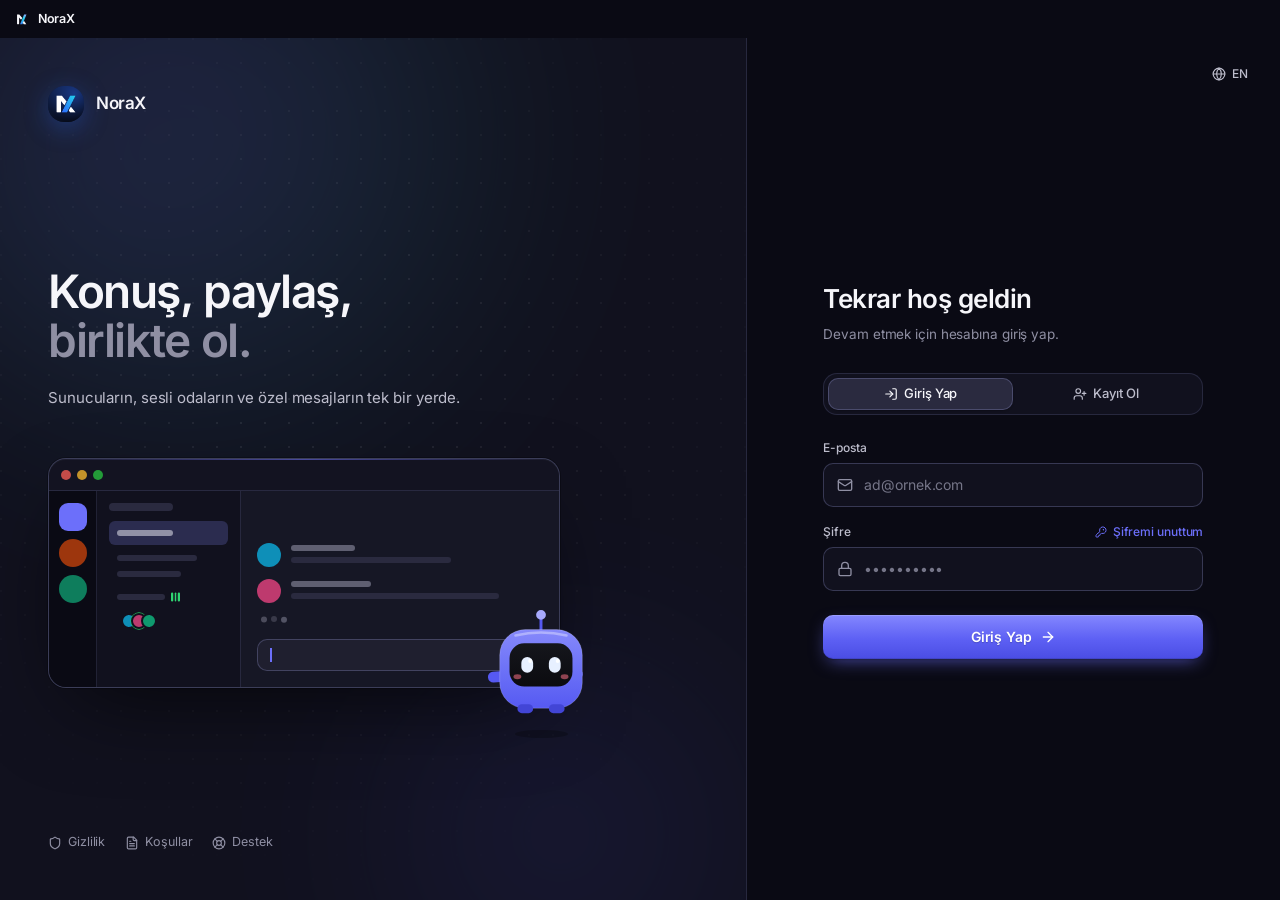
==== commit f17e7bc6: "Release NoraX PC & Web v3.1.0" ====
--- a/web/index.html
+++ b/web/index.html
@@ -8,12 +8,12 @@
       content="default-src 'self' data: blob:; script-src 'self'; img-src 'self' https: data: blob:; media-src 'self' https: data: blob:; style-src 'self' 'unsafe-inline'; font-src 'self' data:; connect-src 'self' https://invrztgxmoxofkuwaing.supabase.co wss://invrztgxmoxofkuwaing.supabase.co https://*.livekit.cloud wss://*.livekit.cloud https://tenor.googleapis.com https://api.giphy.com http://127.0.0.1:* ws://127.0.0.1:* data: blob:;"
     />
     <title>NoraX</title>
-    <script type="module" crossorigin src="./assets/index-QRD1jqr0.js"></script>
+    <script type="module" crossorigin src="./assets/index-B-WF2_gl.js"></script>
     <link rel="modulepreload" crossorigin href="./assets/vendor-motion-bOugfYVc.js">
     <link rel="modulepreload" crossorigin href="./assets/vendor-radix-C0EIIJtv.js">
     <link rel="modulepreload" crossorigin href="./assets/vendor-supabase-DNRf-bvf.js">
     <link rel="modulepreload" crossorigin href="./assets/vendor-livekit-qUp-c1AM.js">
-    <link rel="stylesheet" crossorigin href="./assets/index-DTQYa22q.css">
+    <link rel="stylesheet" crossorigin href="./assets/index-CkwXLmOX.css">
   </head>
   <body class="antialiased overflow-hidden">
     <div id="root"></div>
--- a/web/assets/index-CkwXLmOX.css
+++ b/web/assets/index-CkwXLmOX.css
@@ -0,0 +1 @@
+@font-face{font-family:Inter Variable;font-style:normal;font-display:swap;font-weight:100 900;src:url(./inter-cyrillic-ext-wght-normal-BOeWTOD4.woff2) format("woff2-variations");unicode-range:U+0460-052F,U+1C80-1C8A,U+20B4,U+2DE0-2DFF,U+A640-A69F,U+FE2E-FE2F}@font-face{font-family:Inter Variable;font-style:normal;font-display:swap;font-weight:100 900;src:url(./inter-cyrillic-wght-normal-DqGufNeO.woff2) format("woff2-variations");unicode-range:U+0301,U+0400-045F,U+0490-0491,U+04B0-04B1,U+2116}@font-face{font-family:Inter Variable;font-style:normal;font-display:swap;font-weight:100 900;src:url(./inter-greek-ext-wght-normal-DlzME5K_.woff2) format("woff2-variations");unicode-range:U+1F00-1FFF}@font-face{font-family:Inter Variable;font-style:normal;font-display:swap;font-weight:100 900;src:url(./inter-greek-wght-normal-CkhJZR-_.woff2) format("woff2-variations");unicode-range:U+0370-0377,U+037A-037F,U+0384-038A,U+038C,U+038E-03A1,U+03A3-03FF}@font-face{font-family:Inter Variable;font-style:normal;font-display:swap;font-weight:100 900;src:url(./inter-vietnamese-wght-normal-CBcvBZtf.woff2) format("woff2-variations");unicode-range:U+0102-0103,U+0110-0111,U+0128-0129,U+0168-0169,U+01A0-01A1,U+01AF-01B0,U+0300-0301,U+0303-0304,U+0308-0309,U+0323,U+0329,U+1EA0-1EF9,U+20AB}@font-face{font-family:Inter Variable;font-style:normal;font-display:swap;font-weight:100 900;src:url(./inter-latin-ext-wght-normal-DO1Apj_S.woff2) format("woff2-variations");unicode-range:U+0100-02BA,U+02BD-02C5,U+02C7-02CC,U+02CE-02D7,U+02DD-02FF,U+0304,U+0308,U+0329,U+1D00-1DBF,U+1E00-1E9F,U+1EF2-1EFF,U+2020,U+20A0-20AB,U+20AD-20C0,U+2113,U+2C60-2C7F,U+A720-A7FF}@font-face{font-family:Inter Variable;font-style:normal;font-display:swap;font-weight:100 900;src:url(./inter-latin-wght-normal-Dx4kXJAl.woff2) format("woff2-variations");unicode-range:U+0000-00FF,U+0131,U+0152-0153,U+02BB-02BC,U+02C6,U+02DA,U+02DC,U+0304,U+0308,U+0329,U+2000-206F,U+20AC,U+2122,U+2191,U+2193,U+2212,U+2215,U+FEFF,U+FFFD}@font-face{font-family:JetBrains Mono Variable;font-style:normal;font-display:swap;font-weight:100 800;src:url([data-uri]) format("woff2-variations");unicode-range:U+0460-052F,U+1C80-1C8A,U+20B4,U+2DE0-2DFF,U+A640-A69F,U+FE2E-FE2F}@font-face{font-family:JetBrains Mono Variable;font-style:normal;font-display:swap;font-weight:100 800;src:url(./jetbrains-mono-cyrillic-wght-normal-D73BlboJ.woff2) format("woff2-variations");unicode-range:U+0301,U+0400-045F,U+0490-0491,U+04B0-04B1,U+2116}@font-face{font-family:JetBrains Mono Variable;font-style:normal;font-display:swap;font-weight:100 800;src:url(./jetbrains-mono-greek-wght-normal-Bw9x6K1M.woff2) format("woff2-variations");unicode-range:U+0370-0377,U+037A-037F,U+0384-038A,U+038C,U+038E-03A1,U+03A3-03FF}@font-face{font-family:JetBrains Mono Variable;font-style:normal;font-display:swap;font-weight:100 800;src:url(./jetbrains-mono-vietnamese-wght-normal-Bt-aOZkq.woff2) format("woff2-variations");unicode-range:U+0102-0103,U+0110-0111,U+0128-0129,U+0168-0169,U+01A0-01A1,U+01AF-01B0,U+0300-0301,U+0303-0304,U+0308-0309,U+0323,U+0329,U+1EA0-1EF9,U+20AB}@font-face{font-family:JetBrains Mono Variable;font-style:normal;font-display:swap;font-weight:100 800;src:url(./jetbrains-mono-latin-ext-wght-normal-DBQx-q_a.woff2) format("woff2-variations");unicode-range:U+0100-02BA,U+02BD-02C5,U+02C7-02CC,U+02CE-02D7,U+02DD-02FF,U+0304,U+0308,U+0329,U+1D00-1DBF,U+1E00-1E9F,U+1EF2-1EFF,U+2020,U+20A0-20AB,U+20AD-20C0,U+2113,U+2C60-2C7F,U+A720-A7FF}@font-face{font-family:JetBrains Mono Variable;font-style:normal;font-display:swap;font-weight:100 800;src:url(./jetbrains-mono-latin-wght-normal-B9CIFXIH.woff2) format("woff2-variations");unicode-range:U+0000-00FF,U+0131,U+0152-0153,U+02BB-02BC,U+02C6,U+02DA,U+02DC,U+0304,U+0308,U+0329,U+2000-206F,U+20AC,U+2122,U+2191,U+2193,U+2212,U+2215,U+FEFF,U+FFFD}/*! tailwindcss v4.3.5 | MIT License | https://tailwindcss.com */@layer properties{@supports (((-webkit-hyphens:none)) and (not (margin-trim:block))) or ((-moz-orient:inline) and (not (color:rgb(from red r g b)))){*,:before,:after,::backdrop{--tw-translate-x:0;--tw-translate-y:0;--tw-translate-z:0;--tw-scale-x:1;--tw-scale-y:1;--tw-scale-z:1;--tw-rotate-x:initial;--tw-rotate-y:initial;--tw-rotate-z:initial;--tw-skew-x:initial;--tw-skew-y:initial;--tw-space-y-reverse:0;--tw-space-x-reverse:0;--tw-border-style:solid;--tw-gradient-position:initial;--tw-gradient-from:#0000;--tw-gradient-via:#0000;--tw-gradient-to:#0000;--tw-gradient-stops:initial;--tw-gradient-via-stops:initial;--tw-gradient-from-position:0%;--tw-gradient-via-position:50%;--tw-gradient-to-position:100%;--tw-leading:initial;--tw-font-weight:initial;--tw-tracking:initial;--tw-ordinal:initial;--tw-slashed-zero:initial;--tw-numeric-figure:initial;--tw-numeric-spacing:initial;--tw-numeric-fraction:initial;--tw-shadow:0 0 #0000;--tw-shadow-color:initial;--tw-shadow-alpha:100%;--tw-inset-shadow:0 0 #0000;--tw-inset-shadow-color:initial;--tw-inset-shadow-alpha:100%;--tw-ring-color:initial;--tw-ring-shadow:0 0 #0000;--tw-inset-ring-color:initial;--tw-inset-ring-shadow:0 0 #0000;--tw-ring-inset:initial;--tw-ring-offset-width:0px;--tw-ring-offset-color:#fff;--tw-ring-offset-shadow:0 0 #0000;--tw-blur:initial;--tw-brightness:initial;--tw-contrast:initial;--tw-grayscale:initial;--tw-hue-rotate:initial;--tw-invert:initial;--tw-opacity:initial;--tw-saturate:initial;--tw-sepia:initial;--tw-drop-shadow:initial;--tw-drop-shadow-color:initial;--tw-drop-shadow-alpha:100%;--tw-drop-shadow-size:initial;--tw-backdrop-blur:initial;--tw-backdrop-brightness:initial;--tw-backdrop-contrast:initial;--tw-backdrop-grayscale:initial;--tw-backdrop-hue-rotate:initial;--tw-backdrop-invert:initial;--tw-backdrop-opacity:initial;--tw-backdrop-saturate:initial;--tw-backdrop-sepia:initial;--tw-duration:initial;--tw-ease:initial}}}@layer theme{:root,:host{--font-sans:-apple-system, BlinkMacSystemFont, "Segoe UI", Roboto, "Helvetica Neue", "Noto Sans", Arial, sans-serif, "Apple Color Emoji", "Segoe UI Emoji", "Segoe UI Symbol", "Noto Color Emoji";--font-serif:ui-serif, Georgia, Cambria, "Times New Roman", Times, serif;--font-mono:ui-monospace, SFMono-Regular, Menlo, Monaco, Consolas, "Liberation Mono", "Courier New", monospace;--color-red-400:oklch(70.4% .191 22.216);--color-red-500:oklch(63.7% .237 25.331);--color-red-600:oklch(57.7% .245 27.325);--color-emerald-400:oklch(76.5% .177 163.223);--color-emerald-600:oklch(59.6% .145 163.225);--color-indigo-500:oklch(58.5% .233 277.117);--color-indigo-600:oklch(51.1% .262 276.966);--color-purple-600:oklch(55.8% .288 302.321);--color-black:#000;--color-white:#fff;--spacing:.25rem;--container-sm:24rem;--container-md:28rem;--container-lg:32rem;--container-xl:36rem;--container-2xl:42rem;--container-3xl:48rem;--container-5xl:64rem;--text-xs:.75rem;--text-xs--line-height:calc(1 / .75);--text-sm:.875rem;--text-sm--line-height:calc(1.25 / .875);--text-base:1rem;--text-base--line-height: 1.5 ;--text-lg:1.125rem;--text-lg--line-height:calc(1.75 / 1.125);--text-xl:1.25rem;--text-xl--line-height:calc(1.75 / 1.25);--text-2xl:1.5rem;--text-2xl--line-height:calc(2 / 1.5);--text-4xl:2.25rem;--text-4xl--line-height:calc(2.5 / 2.25);--font-weight-medium:500;--font-weight-semibold:600;--font-weight-bold:700;--font-weight-black:900;--tracking-tight:-.025em;--tracking-normal:0em;--tracking-wide:.025em;--tracking-wider:.05em;--leading-tight:1.25;--leading-snug:1.375;--leading-relaxed:1.625;--radius-md:.375rem;--radius-lg:.5rem;--radius-xl:.75rem;--radius-2xl:1rem;--radius-3xl:1.5rem;--drop-shadow-md:0 3px 3px #0000001f;--ease-out:cubic-bezier(0, 0, .2, 1);--ease-in-out:cubic-bezier(.4, 0, .2, 1);--animate-spin:spin 1s linear infinite;--animate-pulse:pulse 2s cubic-bezier(.4, 0, .6, 1) infinite;--blur-sm:8px;--blur-md:12px;--blur-lg:16px;--blur-xl:24px;--blur-2xl:40px;--aspect-video:16 / 9;--default-transition-duration:.15s;--default-transition-timing-function:cubic-bezier(.4, 0, .2, 1);--default-font-family:var(--font-sans);--default-mono-font-family:var(--font-mono)}}@layer base{*,:after,:before,::backdrop{box-sizing:border-box;border:0 solid;margin:0;padding:0}::file-selector-button{box-sizing:border-box;border:0 solid;margin:0;padding:0}html,:host{-webkit-text-size-adjust:100%;-moz-tab-size:4;tab-size:4;line-height:1.5;font-family:var(--default-font-family,-apple-system, BlinkMacSystemFont, "Segoe UI", Roboto, "Helvetica Neue", "Noto Sans", Arial, sans-serif, "Apple Color Emoji", "Segoe UI Emoji", "Segoe UI Symbol", "Noto Color Emoji");font-feature-settings:var(--default-font-feature-settings,normal);font-variation-settings:var(--default-font-variation-settings,normal);-webkit-tap-highlight-color:transparent}hr{height:0;color:inherit;border-top-width:1px}abbr:where([title]){-webkit-text-decoration:underline dotted;text-decoration:underline dotted}h1,h2,h3,h4,h5,h6{font-size:inherit;font-weight:inherit}a{color:inherit;-webkit-text-decoration:inherit;text-decoration:inherit}b,strong{font-weight:bolder}code,kbd,samp,pre{font-family:var(--default-mono-font-family,ui-monospace, SFMono-Regular, Menlo, Monaco, Consolas, "Liberation Mono", "Courier New", monospace);font-feature-settings:var(--default-mono-font-feature-settings,normal);font-variation-settings:var(--default-mono-font-variation-settings,normal);font-size:1em}small{font-size:80%}sub,sup{vertical-align:baseline;font-size:75%;line-height:0;position:relative}sub{bottom:-.25em}sup{top:-.5em}table{text-indent:0;border-color:inherit;border-collapse:collapse}:-moz-focusring:where(:not(iframe)){outline:auto}progress{vertical-align:baseline}summary{display:list-item}ol,ul,menu{list-style:none}img,svg,video,canvas,audio,iframe,embed,object{vertical-align:middle;display:block}img,video{max-width:100%;height:auto}button,input,select,optgroup,textarea{font:inherit;font-feature-settings:inherit;font-variation-settings:inherit;letter-spacing:inherit;color:inherit;opacity:1;background-color:#0000;border-radius:0}::file-selector-button{font:inherit;font-feature-settings:inherit;font-variation-settings:inherit;letter-spacing:inherit;color:inherit;opacity:1;background-color:#0000;border-radius:0}:where(select:is([multiple],[size])) optgroup{font-weight:bolder}:where(select:is([multiple],[size])) optgroup option{padding-inline-start:20px}::file-selector-button{margin-inline-end:4px}::placeholder{opacity:1}@supports (not ((-webkit-appearance:-apple-pay-button))) or (contain-intrinsic-size:1px){::placeholder{color:currentColor}@supports (color:color-mix(in lab,red,red)){::placeholder{color:color-mix(in oklab,currentcolor 50%,transparent)}}}textarea{resize:vertical}::-webkit-search-decoration{-webkit-appearance:none}::-webkit-date-and-time-value{min-height:1lh;text-align:inherit}::-webkit-datetime-edit{display:inline-flex}::-webkit-datetime-edit-fields-wrapper{padding:0}::-webkit-datetime-edit{padding-block:0}::-webkit-datetime-edit-year-field{padding-block:0}::-webkit-datetime-edit-month-field{padding-block:0}::-webkit-datetime-edit-day-field{padding-block:0}::-webkit-datetime-edit-hour-field{padding-block:0}::-webkit-datetime-edit-minute-field{padding-block:0}::-webkit-datetime-edit-second-field{padding-block:0}::-webkit-datetime-edit-millisecond-field{padding-block:0}::-webkit-datetime-edit-meridiem-field{padding-block:0}::-webkit-calendar-picker-indicator{line-height:1}:-moz-ui-invalid{box-shadow:none}button,input:where([type=button],[type=reset],[type=submit]){-webkit-appearance:button;-moz-appearance:button;appearance:button}::file-selector-button{-webkit-appearance:button;-moz-appearance:button;appearance:button}::-webkit-inner-spin-button{height:auto}::-webkit-outer-spin-button{height:auto}[hidden]:where(:not([hidden=until-found])){display:none!important}:root{--nx-surface-0:#050508}@supports (color:color-mix(in lab,red,red)){:root{--nx-surface-0:color-mix(in srgb, #050508 95%, var(--nx-accent) 5%)}}:root{--nx-surface-1:#0b0b10}@supports (color:color-mix(in lab,red,red)){:root{--nx-surface-1:color-mix(in srgb, #0b0b10 94%, var(--nx-accent) 6%)}}:root{--nx-surface-2:#111117}@supports (color:color-mix(in lab,red,red)){:root{--nx-surface-2:color-mix(in srgb, #111117 94%, var(--nx-accent) 6%)}}:root{--nx-surface-3:#191920}@supports (color:color-mix(in lab,red,red)){:root{--nx-surface-3:color-mix(in srgb, #191920 93%, var(--nx-accent) 7%)}}:root{--nx-surface-4:#23232c}@supports (color:color-mix(in lab,red,red)){:root{--nx-surface-4:color-mix(in srgb, #23232c 91%, var(--nx-accent) 9%)}}:root{--nx-bg-rail:var(--nx-surface-0);--nx-bg-sidebar:var(--nx-surface-1);--nx-bg-main:var(--nx-surface-2);--nx-bg-elevated:var(--nx-surface-3);--nx-bg-hover:var(--nx-accent)}@supports (color:color-mix(in lab,red,red)){:root{--nx-bg-hover:color-mix(in srgb, var(--nx-accent) 7%, #ffffff0a)}}:root{--nx-bg-active:var(--nx-accent)}@supports (color:color-mix(in lab,red,red)){:root{--nx-bg-active:color-mix(in srgb, var(--nx-accent) 18%, #ffffff0d)}}:root{--nx-glass-bg:#16161df2}@supports (color:color-mix(in lab,red,red)){:root{--nx-glass-bg:color-mix(in srgb, #16161df2 92%, var(--nx-accent) 8%)}}:root{--nx-glass-border:var(--nx-accent)}@supports (color:color-mix(in lab,red,red)){:root{--nx-glass-border:color-mix(in srgb, var(--nx-accent) 14%, #ffffff17)}}:root{--nx-glass-highlight:inset 0 1px 0 #ffffff12;--nx-shadow-float:0 28px 64px -14px #000c, 0 0 0 1px #00000059, 0 2px 8px #00000073;--nx-shadow-card:inset 0 1px 0 #ffffff09, 0 1px 2px #00000073, 0 10px 28px -16px #000000b3;--nx-ambient-a:var(--nx-accent)}@supports (color:color-mix(in lab,red,red)){:root{--nx-ambient-a:color-mix(in srgb, var(--nx-accent) 11%, transparent)}}:root{--nx-ambient-b:var(--nx-accent)}@supports (color:color-mix(in lab,red,red)){:root{--nx-ambient-b:color-mix(in srgb, var(--nx-accent) 5%, transparent)}}:root{--nx-border:var(--nx-accent)}@supports (color:color-mix(in lab,red,red)){:root{--nx-border:color-mix(in srgb, var(--nx-accent) 8%, #fff1)}}:root{--nx-border-strong:var(--nx-accent)}@supports (color:color-mix(in lab,red,red)){:root{--nx-border-strong:color-mix(in srgb, var(--nx-accent) 12%, #ffffff21)}}:root{--nx-text-primary:#f6f6fa;--nx-text-secondary:#bdbdcc;--nx-text-muted:#8f8fa3;--nx-font-ui:"Inter Variable", "Inter", -apple-system, BlinkMacSystemFont, "Segoe UI", sans-serif;--nx-font-mono:"JetBrains Mono Variable", "JetBrains Mono", ui-monospace, SFMono-Regular, monospace;--nx-msg-font-size:15px;--nx-radius-control:10px;--nx-radius-card:14px;--nx-accent:#6c6ffa;--nx-accent-strong:#5659f2;--nx-accent-deep:#4245d6;--nx-on-accent:#fff;--nx-gradient-accent:linear-gradient(180deg, #8487ff 0%, #5d60f4 55%, #4a4de4 100%);--nx-glow:#6265f847;--nx-success:#2fd672;--nx-warning:#fbbd3f;--nx-danger:#ff5662;--nx-status-online:#2fd672;--nx-status-idle:#fbbd3f;--nx-status-dnd:#ff5662;--nx-status-invisible:#80808f;--nx-status-streaming:#9b6bff;--nx-status-ingame:#1fcbb8;--nx-ingame:#1fcbb8;--nx-grain-opacity:.022;--nx-server-bleed:transparent;--nx-ease-out:cubic-bezier(.22, 1, .36, 1);--nx-ease-expo:cubic-bezier(.16, 1, .3, 1);--nx-ease-spring:cubic-bezier(.34, 1.4, .64, 1)}html.nx-theme-morph,html.nx-theme-morph body,html.nx-theme-morph aside,html.nx-theme-morph main,html.nx-theme-morph header{transition:background-color .28s var(--nx-ease-out),border-color .24s var(--nx-ease-out),color .22s var(--nx-ease-out)!important}:root[data-theme=amoled]{--nx-surface-0:#000;--nx-surface-1:#050506}@supports (color:color-mix(in lab,red,red)){:root[data-theme=amoled]{--nx-surface-1:color-mix(in srgb, #050506 96%, var(--nx-accent) 4%)}}:root[data-theme=amoled]{--nx-surface-2:#09090b}@supports (color:color-mix(in lab,red,red)){:root[data-theme=amoled]{--nx-surface-2:color-mix(in srgb, #09090b 96%, var(--nx-accent) 4%)}}:root[data-theme=amoled]{--nx-surface-3:#121216}@supports (color:color-mix(in lab,red,red)){:root[data-theme=amoled]{--nx-surface-3:color-mix(in srgb, #121216 94%, var(--nx-accent) 6%)}}:root[data-theme=amoled]{--nx-surface-4:#1b1b21}@supports (color:color-mix(in lab,red,red)){:root[data-theme=amoled]{--nx-surface-4:color-mix(in srgb, #1b1b21 92%, var(--nx-accent) 8%)}}:root[data-theme=amoled]{--nx-glass-bg:#0e0e12f5}@supports (color:color-mix(in lab,red,red)){:root[data-theme=amoled]{--nx-glass-bg:color-mix(in srgb, #0e0e12f5 93%, var(--nx-accent) 7%)}}:root[data-theme=amoled]{--nx-ambient-a:var(--nx-accent)}@supports (color:color-mix(in lab,red,red)){:root[data-theme=amoled]{--nx-ambient-a:color-mix(in srgb, var(--nx-accent) 8%, transparent)}}:root[data-theme=amoled]{--nx-ambient-b:transparent}:root[data-theme=midnight]{--nx-surface-0:#070b18;--nx-surface-1:#0c1224;--nx-surface-2:#111930;--nx-surface-3:#182340;--nx-surface-4:#223054;--nx-glass-bg:#10182ef0;--nx-border:#94b2ff17;--nx-border-strong:#94b2ff2b;--nx-text-primary:#f1f5ff;--nx-text-secondary:#b9c7e6;--nx-text-muted:#8495ba;--nx-ambient-a:var(--nx-accent)}@supports (color:color-mix(in lab,red,red)){:root[data-theme=midnight]{--nx-ambient-a:color-mix(in srgb, var(--nx-accent) 16%, transparent)}}:root[data-theme=midnight]{--nx-ambient-b:#38bdf80f}:root[data-theme=aurora]{--nx-surface-0:#070d12;--nx-surface-1:#0b151d;--nx-surface-2:#0f1c26;--nx-surface-3:#152633;--nx-surface-4:#1d3242;--nx-glass-bg:#0e1c26eb;--nx-border:#5eead41a;--nx-border-strong:#5eead42e;--nx-text-primary:#effcf9;--nx-text-secondary:#b3d4ce;--nx-text-muted:#7ea7a0;--nx-ambient-a:#14c98c26;--nx-ambient-b:#6c6ffa1c}:root[data-theme=nebula]{--nx-surface-0:#0b0614;--nx-surface-1:#120b20;--nx-surface-2:#18102b;--nx-surface-3:#22173b;--nx-surface-4:#2e204f;--nx-glass-bg:#1a102ef0;--nx-border:#c4a0ff1c;--nx-border-strong:#c4a0ff33;--nx-text-primary:#f7f2ff;--nx-text-secondary:#cbbbe6;--nx-text-muted:#9886ba;--nx-ambient-a:#a855f729;--nx-ambient-b:#ec489914}:root[data-theme=terminal]{--nx-surface-0:#020804;--nx-surface-1:#06110a;--nx-surface-2:#09180f;--nx-surface-3:#0f2417;--nx-surface-4:#163321;--nx-glass-bg:#08160df2;--nx-border:#2fd67221;--nx-border-strong:#2fd6723d;--nx-text-primary:#e6ffef;--nx-text-secondary:#98d8b0;--nx-text-muted:#65a37d;--nx-ambient-a:#2fd6721f;--nx-ambient-b:#14c98c0d}:root[data-theme=light]{--nx-surface-0:#e6e6ee}@supports (color:color-mix(in lab,red,red)){:root[data-theme=light]{--nx-surface-0:color-mix(in srgb, #e6e6ee 90%, var(--nx-accent) 10%)}}:root[data-theme=light]{--nx-surface-1:#f2f2f7}@supports (color:color-mix(in lab,red,red)){:root[data-theme=light]{--nx-surface-1:color-mix(in srgb, #f2f2f7 94%, var(--nx-accent) 6%)}}:root[data-theme=light]{--nx-surface-2:#fff;--nx-surface-3:#f6f6fa}@supports (color:color-mix(in lab,red,red)){:root[data-theme=light]{--nx-surface-3:color-mix(in srgb, #f6f6fa 96%, var(--nx-accent) 4%)}}:root[data-theme=light]{--nx-surface-4:#e9e9f1}@supports (color:color-mix(in lab,red,red)){:root[data-theme=light]{--nx-surface-4:color-mix(in srgb, #e9e9f1 93%, var(--nx-accent) 7%)}}:root[data-theme=light]{--nx-bg-hover:var(--nx-accent)}@supports (color:color-mix(in lab,red,red)){:root[data-theme=light]{--nx-bg-hover:color-mix(in srgb, var(--nx-accent) 6%, #09090b08)}}:root[data-theme=light]{--nx-bg-active:var(--nx-accent)}@supports (color:color-mix(in lab,red,red)){:root[data-theme=light]{--nx-bg-active:color-mix(in srgb, var(--nx-accent) 13%, #09090b08)}}:root[data-theme=light]{--nx-glass-bg:#fffffff7;--nx-glass-border:var(--nx-accent)}@supports (color:color-mix(in lab,red,red)){:root[data-theme=light]{--nx-glass-border:color-mix(in srgb, var(--nx-accent) 12%, #09090b17)}}:root[data-theme=light]{--nx-glass-highlight:inset 0 1px 0 #fff;--nx-shadow-float:0 28px 60px -14px var(--nx-accent), 0 2px 6px #0f0f1e14}@supports (color:color-mix(in lab,red,red)){:root[data-theme=light]{--nx-shadow-float:0 28px 60px -14px color-mix(in srgb, var(--nx-accent) 22%, #0f0f1e33), 0 2px 6px #0f0f1e14}}:root[data-theme=light]{--nx-shadow-card:0 1px 2px #0f0f1e12, 0 8px 22px -14px var(--nx-accent)}@supports (color:color-mix(in lab,red,red)){:root[data-theme=light]{--nx-shadow-card:0 1px 2px #0f0f1e12, 0 8px 22px -14px color-mix(in srgb, var(--nx-accent) 25%, #0f0f1e33)}}:root[data-theme=light]{--nx-ambient-a:var(--nx-accent)}@supports (color:color-mix(in lab,red,red)){:root[data-theme=light]{--nx-ambient-a:color-mix(in srgb, var(--nx-accent) 7%, transparent)}}:root[data-theme=light]{--nx-ambient-b:var(--nx-accent)}@supports (color:color-mix(in lab,red,red)){:root[data-theme=light]{--nx-ambient-b:color-mix(in srgb, var(--nx-accent) 3%, transparent)}}:root[data-theme=light]{--nx-border:var(--nx-accent)}@supports (color:color-mix(in lab,red,red)){:root[data-theme=light]{--nx-border:color-mix(in srgb, var(--nx-accent) 7%, #09090b16)}}:root[data-theme=light]{--nx-border-strong:var(--nx-accent)}@supports (color:color-mix(in lab,red,red)){:root[data-theme=light]{--nx-border-strong:color-mix(in srgb, var(--nx-accent) 10%, #09090b26)}}:root[data-theme=light]{--nx-text-primary:#101016;--nx-text-secondary:#3d3d4a;--nx-text-muted:#5c5c6c;--nx-accent:#4c43ec;--nx-accent-strong:#3f35d4;--nx-accent-deep:#322aa8;--nx-on-accent:#fff;--nx-gradient-accent:linear-gradient(180deg, #6159f5 0%, #4a41e6 55%, #3d33cc 100%);--nx-success:#12803c;--nx-warning:#9a5b00;--nx-danger:#d11f2c;--nx-glow:#4c43ec33;--nx-grain-opacity:0}:root[data-theme=sakura]{--nx-surface-0:#f3e4eb;--nx-surface-1:#faf1f5;--nx-surface-2:#fffbfd;--nx-surface-3:#f9edf2;--nx-surface-4:#f0dce5;--nx-bg-hover:#db27770f;--nx-bg-active:#db27771f;--nx-glass-bg:#fffafdf5;--nx-glass-border:#be185d24;--nx-glass-highlight:inset 0 1px 0 #fff;--nx-shadow-float:0 24px 56px -14px #9d174d2e, 0 2px 6px #9d174d14;--nx-shadow-card:0 1px 2px #9d174d14, 0 8px 20px -14px #9d174d2e;--nx-ambient-a:#ec489917;--nx-ambient-b:#fb923c0d;--nx-border:#9d174d1a;--nx-border-strong:#9d174d2e;--nx-text-primary:#26101b;--nx-text-secondary:#5a3447;--nx-text-muted:#784c61;--nx-accent:#c9206b;--nx-accent-strong:#ad185b;--nx-accent-deep:#8f124b;--nx-on-accent:#fff;--nx-gradient-accent:linear-gradient(180deg, #df3480 0%, #c41d67 55%, #a31554 100%);--nx-success:#15803d;--nx-warning:#a16207;--nx-danger:#c81e1e;--nx-glow:#c9206b38;--nx-grain-opacity:0}:root[data-accent=mint]{--nx-accent:#14c98c;--nx-accent-strong:#06a273;--nx-accent-deep:#04805c;--nx-on-accent:#fff;--nx-glow:#14c98c42;--nx-gradient-accent:linear-gradient(180deg, #2ad99c 0%, #0aad79 55%, #058a63 100%)}:root[data-theme=light][data-accent=mint],:root[data-theme=sakura][data-accent=mint]{--nx-accent:#047857;--nx-accent-strong:#065f46;--nx-accent-deep:#064e3b;--nx-gradient-accent:linear-gradient(180deg, #059669 0%, #047857 100%)}:root[data-accent=rose]{--nx-accent:#f43f7f;--nx-accent-strong:#e11d64;--nx-accent-deep:#be1250;--nx-on-accent:#fff;--nx-glow:#f43f7f47;--nx-gradient-accent:linear-gradient(180deg, #fb6199 0%, #e7296f 55%, #c51758 100%)}:root[data-accent=amber]{--nx-accent:#f59e0b;--nx-accent-strong:#d97706;--nx-accent-deep:#b45309;--nx-on-accent:#130b02;--nx-glow:#f59e0b47;--nx-gradient-accent:linear-gradient(180deg, #fbbf24 0%, #ea8a09 55%, #c86a04 100%)}:root[data-accent=cyan]{--nx-accent:#06b6d4;--nx-accent-strong:#0891b2;--nx-accent-deep:#0e7490;--nx-on-accent:#fff;--nx-glow:#06b6d447;--nx-gradient-accent:linear-gradient(180deg, #22d3ee 0%, #089bb8 55%, #0b7a94 100%)}:root[data-accent=violet]{--nx-accent:#9b6bff;--nx-accent-strong:#7c3aed;--nx-accent-deep:#6d28d9;--nx-on-accent:#fff;--nx-glow:#9b6bff4d;--nx-gradient-accent:linear-gradient(180deg, #b088ff 0%, #864ef6 55%, #6d28d9 100%)}:root[data-radius=sharp]{--nx-radius-control:6px;--nx-radius-card:8px}:root[data-radius=pill]{--nx-radius-control:14px;--nx-radius-card:20px}:root[data-high-contrast=true]{--nx-border:#fff3;--nx-border-strong:#ffffff5c;--nx-text-secondary:#d4d4d8;--nx-text-muted:#a1a1aa}:root[data-theme=light][data-high-contrast=true]{--nx-border:#09090b3d;--nx-border-strong:#09090b6b;--nx-text-secondary:#27272a;--nx-text-muted:#3f3f46}*{box-sizing:border-box;border-color:var(--nx-border)}html,body,#root{background-color:var(--nx-surface-0);width:100%;height:100%;color:var(--nx-text-primary);font-family:var(--nx-font-ui);font-feature-settings:"cv11","ss01","ss03";letter-spacing:-.006em;-webkit-font-smoothing:antialiased;text-rendering:optimizelegibility;-webkit-user-select:none;user-select:none;margin:0;padding:0;overflow:hidden}html.overlay-mode,html.overlay-mode body,html.overlay-mode #root{background:0 0!important}::selection{background:var(--nx-accent)}@supports (color:color-mix(in lab,red,red)){::selection{background:color-mix(in srgb,var(--nx-accent) 35%,transparent)}}:focus-visible{outline:2px solid var(--nx-accent)}@supports (color:color-mix(in lab,red,red)){:focus-visible{outline:2px solid color-mix(in srgb,var(--nx-accent) 80%,transparent)}}:focus-visible{outline-offset:2px}input:focus-visible,textarea:focus-visible{outline:none}code,pre,kbd{font-family:var(--nx-font-mono)}input,textarea,[data-selectable=true]{-webkit-user-select:text;user-select:text}input::placeholder,textarea::placeholder{color:var(--nx-text-muted);opacity:.8}input[type=checkbox],input[type=radio],input[type=range]{accent-color:var(--nx-accent)}input[type=text],input[type=email],input[type=password],input[type=search],input[type=date],input[type=number],input[type=url],textarea,select{transition:border-color .16s var(--nx-ease-out),box-shadow .16s var(--nx-ease-out),background-color .16s var(--nx-ease-out)}input[type=text]:focus,input[type=email]:focus,input[type=password]:focus,input[type=search]:focus,input[type=date]:focus,input[type=number]:focus,input[type=url]:focus,select:focus{border-color:var(--nx-accent)}@supports (color:color-mix(in lab,red,red)){input[type=text]:focus,input[type=email]:focus,input[type=password]:focus,input[type=search]:focus,input[type=date]:focus,input[type=number]:focus,input[type=url]:focus,select:focus{border-color:color-mix(in srgb,var(--nx-accent) 70%,transparent)}}input[type=text]:focus,input[type=email]:focus,input[type=password]:focus,input[type=search]:focus,input[type=date]:focus,input[type=number]:focus,input[type=url]:focus,select:focus{box-shadow:0 0 0 3px var(--nx-accent)}@supports (color:color-mix(in lab,red,red)){input[type=text]:focus,input[type=email]:focus,input[type=password]:focus,input[type=search]:focus,input[type=date]:focus,input[type=number]:focus,input[type=url]:focus,select:focus{box-shadow:0 0 0 3px color-mix(in srgb,var(--nx-accent) 18%,transparent)}}:root:not([data-theme=light]) input[type=date]::-webkit-calendar-picker-indicator{filter:invert(.8)}button{-webkit-tap-highlight-color:transparent}}@layer components{.nx-btn-glow,.nx-btn-primary{isolation:isolate;background:var(--nx-gradient-accent);color:var(--nx-on-accent);box-shadow:inset 0 1px #ffffff2e,inset 0 -1px #0000001f,0 1px 2px #0000004d,0 6px 18px -6px var(--nx-accent);position:relative;overflow:hidden}@supports (color:color-mix(in lab,red,red)){.nx-btn-glow,.nx-btn-primary{box-shadow:inset 0 1px #ffffff2e,inset 0 -1px #0000001f,0 1px 2px #0000004d,0 6px 18px -6px color-mix(in srgb,var(--nx-accent) 75%,transparent)}}.nx-btn-glow,.nx-btn-primary{text-shadow:0 1px 1px #0000002e;transition:transform .18s var(--nx-ease-out),box-shadow .22s var(--nx-ease-out),filter .18s var(--nx-ease-out)}}@layer utilities{.pointer-events-auto{pointer-events:auto}.pointer-events-none{pointer-events:none}.invisible{visibility:hidden}.visible{visibility:visible}.sr-only{clip-path:inset(50%);white-space:nowrap;border-width:0;width:1px;height:1px;margin:-1px;padding:0;position:absolute;overflow:hidden}.absolute{position:absolute}.fixed{position:fixed}.relative{position:relative}.static{position:static}.-inset-1\.5{inset:calc(var(--spacing) * -1.5)}.-inset-2{inset:calc(var(--spacing) * -2)}.-inset-\[2\.5px\]{top:-2.5px;right:-2.5px;bottom:-2.5px;left:-2.5px}.inset-0{top:0;right:0;bottom:0;left:0}.inset-4{inset:calc(var(--spacing) * 4)}.inset-x-0{inset-inline:0}.-top-0\.5{top:calc(var(--spacing) * -.5)}.-top-1{top:calc(var(--spacing) * -1)}.-top-4{top:calc(var(--spacing) * -4)}.-top-32{top:calc(var(--spacing) * -32)}.top-0{top:0}.top-1{top:var(--spacing)}.top-1\.5{top:calc(var(--spacing) * 1.5)}.top-1\/2{top:50%}.top-2{top:calc(var(--spacing) * 2)}.top-2\.5{top:calc(var(--spacing) * 2.5)}.top-3{top:calc(var(--spacing) * 3)}.top-3\.5{top:calc(var(--spacing) * 3.5)}.top-5{top:calc(var(--spacing) * 5)}.top-6{top:calc(var(--spacing) * 6)}.top-8{top:calc(var(--spacing) * 8)}.top-12{top:calc(var(--spacing) * 12)}.top-\[38px\]{top:38px}.top-\[42px\]{top:42px}.top-\[52px\]{top:52px}.top-\[54px\]{top:54px}.top-\[60px\]{top:60px}.-right-0\.5{right:calc(var(--spacing) * -.5)}.-right-1{right:calc(var(--spacing) * -1)}.-right-10{right:calc(var(--spacing) * -10)}.right-0{right:0}.right-1{right:var(--spacing)}.right-2{right:calc(var(--spacing) * 2)}.right-2\.5{right:calc(var(--spacing) * 2.5)}.right-3{right:calc(var(--spacing) * 3)}.right-3\.5{right:calc(var(--spacing) * 3.5)}.right-4{right:calc(var(--spacing) * 4)}.right-5{right:calc(var(--spacing) * 5)}.right-6{right:calc(var(--spacing) * 6)}.right-8{right:calc(var(--spacing) * 8)}.right-\[-10\%\]{right:-10%}.-bottom-0\.5{bottom:calc(var(--spacing) * -.5)}.-bottom-14{bottom:calc(var(--spacing) * -14)}.-bottom-36{bottom:calc(var(--spacing) * -36)}.bottom-0{bottom:0}.bottom-1\.5{bottom:calc(var(--spacing) * 1.5)}.bottom-2{bottom:calc(var(--spacing) * 2)}.bottom-3{bottom:calc(var(--spacing) * 3)}.bottom-4{bottom:calc(var(--spacing) * 4)}.bottom-5{bottom:calc(var(--spacing) * 5)}.bottom-8{bottom:calc(var(--spacing) * 8)}.bottom-24{bottom:calc(var(--spacing) * 24)}.bottom-\[62px\]{bottom:62px}.bottom-\[72px\]{bottom:72px}.bottom-\[86px\]{bottom:86px}.bottom-\[112px\]{bottom:112px}.-left-4{left:calc(var(--spacing) * -4)}.-left-24{left:calc(var(--spacing) * -24)}.left-0{left:0}.left-1\.5{left:calc(var(--spacing) * 1.5)}.left-1\/2{left:50%}.left-2{left:calc(var(--spacing) * 2)}.left-2\.5{left:calc(var(--spacing) * 2.5)}.left-3{left:calc(var(--spacing) * 3)}.left-3\.5{left:calc(var(--spacing) * 3.5)}.left-4{left:calc(var(--spacing) * 4)}.left-5{left:calc(var(--spacing) * 5)}.left-\[84px\]{left:84px}.isolate{isolation:isolate}.-z-0{z-index:-0}.-z-10{z-index:-10}.z-0{z-index:0}.z-10{z-index:10}.z-20{z-index:20}.z-30{z-index:30}.z-40{z-index:40}.z-50{z-index:50}.z-\[1\]{z-index:1}.z-\[5\]{z-index:5}.z-\[60\]{z-index:60}.z-\[65\]{z-index:65}.z-\[70\]{z-index:70}.z-\[75\]{z-index:75}.z-\[80\]{z-index:80}.z-\[85\]{z-index:85}.z-\[90\]{z-index:90}.z-\[95\]{z-index:95}.z-\[200\]{z-index:200}.col-span-1{grid-column:span 1/span 1}.col-span-2{grid-column:span 2/span 2}.mx-0\.5{margin-inline:calc(var(--spacing) * .5)}.mx-1{margin-inline:var(--spacing)}.mx-2{margin-inline:calc(var(--spacing) * 2)}.mx-4{margin-inline:calc(var(--spacing) * 4)}.mx-auto{margin-inline:auto}.my-0\.5{margin-block:calc(var(--spacing) * .5)}.my-1{margin-block:var(--spacing)}.my-1\.5{margin-block:calc(var(--spacing) * 1.5)}.my-2{margin-block:calc(var(--spacing) * 2)}.\!mt-6{margin-top:calc(var(--spacing) * 6)!important}.-mt-5{margin-top:calc(var(--spacing) * -5)}.-mt-7{margin-top:calc(var(--spacing) * -7)}.-mt-9{margin-top:calc(var(--spacing) * -9)}.-mt-10{margin-top:calc(var(--spacing) * -10)}.mt-0\.5{margin-top:calc(var(--spacing) * .5)}.mt-1{margin-top:var(--spacing)}.mt-1\.5{margin-top:calc(var(--spacing) * 1.5)}.mt-2{margin-top:calc(var(--spacing) * 2)}.mt-3{margin-top:calc(var(--spacing) * 3)}.mt-4{margin-top:calc(var(--spacing) * 4)}.mt-5{margin-top:calc(var(--spacing) * 5)}.mt-6{margin-top:calc(var(--spacing) * 6)}.mt-12{margin-top:calc(var(--spacing) * 12)}.mt-auto{margin-top:auto}.mr-1{margin-right:var(--spacing)}.mr-1\.5{margin-right:calc(var(--spacing) * 1.5)}.mb-0\.5{margin-bottom:calc(var(--spacing) * .5)}.mb-1{margin-bottom:var(--spacing)}.mb-1\.5{margin-bottom:calc(var(--spacing) * 1.5)}.mb-2{margin-bottom:calc(var(--spacing) * 2)}.mb-3{margin-bottom:calc(var(--spacing) * 3)}.mb-4{margin-bottom:calc(var(--spacing) * 4)}.mb-6{margin-bottom:calc(var(--spacing) * 6)}.mb-7{margin-bottom:calc(var(--spacing) * 7)}.ml-0\.5{margin-left:calc(var(--spacing) * .5)}.ml-1\.5{margin-left:calc(var(--spacing) * 1.5)}.ml-2{margin-left:calc(var(--spacing) * 2)}.ml-3{margin-left:calc(var(--spacing) * 3)}.ml-12{margin-left:calc(var(--spacing) * 12)}.ml-\[1px\]{margin-left:1px}.ml-auto{margin-left:auto}.line-clamp-1{-webkit-line-clamp:1;-webkit-box-orient:vertical;display:-webkit-box;overflow:hidden}.line-clamp-2{-webkit-line-clamp:2;-webkit-box-orient:vertical;display:-webkit-box;overflow:hidden}.line-clamp-3{-webkit-line-clamp:3;-webkit-box-orient:vertical;display:-webkit-box;overflow:hidden}.line-clamp-4{-webkit-line-clamp:4;-webkit-box-orient:vertical;display:-webkit-box;overflow:hidden}.block{display:block}.flex{display:flex}.grid{display:grid}.hidden{display:none}.inline{display:inline}.inline-block{display:inline-block}.inline-flex{display:inline-flex}.table{display:table}.aspect-square{aspect-ratio:1}.aspect-video{aspect-ratio:var(--aspect-video)}.h-0{height:0}.h-1{height:var(--spacing)}.h-1\.5{height:calc(var(--spacing) * 1.5)}.h-2{height:calc(var(--spacing) * 2)}.h-2\.5{height:calc(var(--spacing) * 2.5)}.h-3{height:calc(var(--spacing) * 3)}.h-3\.5{height:calc(var(--spacing) * 3.5)}.h-4{height:calc(var(--spacing) * 4)}.h-5{height:calc(var(--spacing) * 5)}.h-6{height:calc(var(--spacing) * 6)}.h-7{height:calc(var(--spacing) * 7)}.h-8{height:calc(var(--spacing) * 8)}.h-9{height:calc(var(--spacing) * 9)}.h-9\.5{height:calc(var(--spacing) * 9.5)}.h-10{height:calc(var(--spacing) * 10)}.h-11{height:calc(var(--spacing) * 11)}.h-12{height:calc(var(--spacing) * 12)}.h-14{height:calc(var(--spacing) * 14)}.h-24{height:calc(var(--spacing) * 24)}.h-\[1\.5px\]{height:1.5px}.h-\[1px\]{height:1px}.h-\[2px\]{height:2px}.h-\[3px\]{height:3px}.h-\[9px\]{height:9px}.h-\[16px\]{height:16px}.h-\[17px\]{height:17px}.h-\[18px\]{height:18px}.h-\[22px\]{height:22px}.h-\[26px\]{height:26px}.h-\[30px\]{height:30px}.h-\[32px\]{height:32px}.h-\[34px\]{height:34px}.h-\[38px\]{height:38px}.h-\[40px\]{height:40px}.h-\[42px\]{height:42px}.h-\[44px\]{height:44px}.h-\[46\%\]{height:46%}.h-\[48px\]{height:48px}.h-\[52px\]{height:52px}.h-\[54px\]{height:54px}.h-\[56px\]{height:56px}.h-\[58\%\]{height:58%}.h-\[74px\]{height:74px}.h-\[78px\]{height:78px}.h-\[78vh\]{height:78vh}.h-\[82px\]{height:82px}.h-\[88px\]{height:88px}.h-\[96px\]{height:96px}.h-\[104px\]{height:104px}.h-\[132px\]{height:132px}.h-\[150px\]{height:150px}.h-\[196px\]{height:196px}.h-\[300px\]{height:300px}.h-\[320px\]{height:320px}.h-\[420px\]{height:420px}.h-\[520px\]{height:520px}.h-full{height:100%}.h-px{height:1px}.h-screen{height:100vh}.max-h-\[65vh\]{max-height:65vh}.max-h-\[72vh\]{max-height:72vh}.max-h-\[74vh\]{max-height:74vh}.max-h-\[78vh\]{max-height:78vh}.max-h-\[80vh\]{max-height:80vh}.max-h-\[86vh\]{max-height:86vh}.max-h-\[168px\]{max-height:168px}.max-h-\[200px\]{max-height:200px}.max-h-\[230px\]{max-height:230px}.max-h-\[240px\]{max-height:240px}.max-h-\[260px\]{max-height:260px}.max-h-\[290px\]{max-height:290px}.max-h-\[300px\]{max-height:300px}.max-h-\[340px\]{max-height:340px}.max-h-\[370px\]{max-height:370px}.max-h-\[450px\]{max-height:450px}.max-h-\[calc\(100vh-60px\)\]{max-height:calc(100vh - 60px)}.min-h-0{min-height:0}.min-h-\[44px\]{min-height:44px}.min-h-\[195px\]{min-height:195px}.min-h-\[214px\]{min-height:214px}.min-h-\[240px\]{min-height:240px}.min-h-\[280px\]{min-height:280px}.w-0{width:0}.w-0\.5{width:calc(var(--spacing) * .5)}.w-1\.5{width:calc(var(--spacing) * 1.5)}.w-1\/2{width:50%}.w-2{width:calc(var(--spacing) * 2)}.w-2\.5{width:calc(var(--spacing) * 2.5)}.w-2\/3{width:66.6667%}.w-3{width:calc(var(--spacing) * 3)}.w-3\.5{width:calc(var(--spacing) * 3.5)}.w-3\/4{width:75%}.w-4{width:calc(var(--spacing) * 4)}.w-4\/5{width:80%}.w-5{width:calc(var(--spacing) * 5)}.w-6{width:calc(var(--spacing) * 6)}.w-7{width:calc(var(--spacing) * 7)}.w-8{width:calc(var(--spacing) * 8)}.w-9{width:calc(var(--spacing) * 9)}.w-10{width:calc(var(--spacing) * 10)}.w-11{width:calc(var(--spacing) * 11)}.w-12{width:calc(var(--spacing) * 12)}.w-14{width:calc(var(--spacing) * 14)}.w-16{width:calc(var(--spacing) * 16)}.w-20{width:calc(var(--spacing) * 20)}.w-28{width:calc(var(--spacing) * 28)}.w-32{width:calc(var(--spacing) * 32)}.w-36{width:calc(var(--spacing) * 36)}.w-40{width:calc(var(--spacing) * 40)}.w-44{width:calc(var(--spacing) * 44)}.w-52{width:calc(var(--spacing) * 52)}.w-64{width:calc(var(--spacing) * 64)}.w-\[1px\]{width:1px}.w-\[2px\]{width:2px}.w-\[3px\]{width:3px}.w-\[4\.5rem\]{width:4.5rem}.w-\[4px\]{width:4px}.w-\[16px\]{width:16px}.w-\[17px\]{width:17px}.w-\[18px\]{width:18px}.w-\[28\%\]{width:28%}.w-\[38px\]{width:38px}.w-\[40px\]{width:40px}.w-\[44px\]{width:44px}.w-\[46\%\]{width:46%}.w-\[60\%\]{width:60%}.w-\[72px\]{width:72px}.w-\[74px\]{width:74px}.w-\[124px\]{width:124px}.w-\[132px\]{width:132px}.w-\[200px\]{width:200px}.w-\[204px\]{width:204px}.w-\[210px\]{width:210px}.w-\[220px\]{width:220px}.w-\[240px\]{width:240px}.w-\[248px\]{width:248px}.w-\[264px\]{width:264px}.w-\[276px\]{width:276px}.w-\[280px\]{width:280px}.w-\[288px\]{width:288px}.w-\[296px\]{width:296px}.w-\[310px\]{width:310px}.w-\[316px\]{width:316px}.w-\[318px\]{width:318px}.w-\[332px\]{width:332px}.w-\[340px\]{width:340px}.w-\[348px\]{width:348px}.w-\[352px\]{width:352px}.w-\[360px\]{width:360px}.w-\[392px\]{width:392px}.w-\[420px\]{width:420px}.w-\[520px\]{width:520px}.w-\[620px\]{width:620px}.w-\[min\(360px\,36vw\)\]{width:min(360px,36vw)}.w-auto{width:auto}.w-fit{width:fit-content}.w-full{width:100%}.w-max{width:max-content}.w-px{width:1px}.w-screen{width:100vw}.max-w-2xl{max-width:var(--container-2xl)}.max-w-3xl{max-width:var(--container-3xl)}.max-w-5xl{max-width:var(--container-5xl)}.max-w-\[78vw\]{max-width:78vw}.max-w-\[84vw\]{max-width:84vw}.max-w-\[90vw\]{max-width:90vw}.max-w-\[110px\]{max-width:110px}.max-w-\[140px\]{max-width:140px}.max-w-\[145px\]{max-width:145px}.max-w-\[150px\]{max-width:150px}.max-w-\[180px\]{max-width:180px}.max-w-\[260px\]{max-width:260px}.max-w-\[340px\]{max-width:340px}.max-w-\[360px\]{max-width:360px}.max-w-\[370px\]{max-width:370px}.max-w-\[380px\]{max-width:380px}.max-w-\[390px\]{max-width:390px}.max-w-\[400px\]{max-width:400px}.max-w-\[420px\]{max-width:420px}.max-w-\[440px\]{max-width:440px}.max-w-\[460px\]{max-width:460px}.max-w-\[520px\]{max-width:520px}.max-w-\[560px\]{max-width:560px}.max-w-\[568px\]{max-width:568px}.max-w-\[760px\]{max-width:760px}.max-w-\[820px\]{max-width:820px}.max-w-\[calc\(100\%-16px\)\]{max-width:calc(100% - 16px)}.max-w-\[calc\(100\%-24px\)\]{max-width:calc(100% - 24px)}.max-w-full{max-width:100%}.max-w-lg{max-width:var(--container-lg)}.max-w-md{max-width:var(--container-md)}.max-w-sm{max-width:var(--container-sm)}.max-w-xl{max-width:var(--container-xl)}.min-w-0{min-width:0}.min-w-\[16px\]{min-width:16px}.min-w-\[18px\]{min-width:18px}.min-w-\[44px\]{min-width:44px}.min-w-\[206px\]{min-width:206px}.min-w-\[270px\]{min-width:270px}.min-w-\[280px\]{min-width:280px}.flex-1{flex:1}.shrink-0{flex-shrink:0}.grow{flex-grow:1}.origin-bottom{transform-origin:bottom}.origin-bottom-right{transform-origin:100% 100%}.origin-left{transform-origin:0}.origin-right{transform-origin:100%}.origin-top{transform-origin:top}.origin-top-left{transform-origin:0 0}.origin-top-right{transform-origin:100% 0}.-translate-x-1\/2{--tw-translate-x: -50% ;translate:var(--tw-translate-x) var(--tw-translate-y)}.-translate-x-\[15\%\]{--tw-translate-x: -15% ;translate:var(--tw-translate-x) var(--tw-translate-y)}.translate-x-\[2px\]{--tw-translate-x:2px;translate:var(--tw-translate-x) var(--tw-translate-y)}.translate-x-\[20px\]{--tw-translate-x:20px;translate:var(--tw-translate-x) var(--tw-translate-y)}.-translate-y-1\/2{--tw-translate-y: -50% ;translate:var(--tw-translate-x) var(--tw-translate-y)}.-translate-y-\[15\%\]{--tw-translate-y: -15% ;translate:var(--tw-translate-x) var(--tw-translate-y)}.scale-75{--tw-scale-x:75%;--tw-scale-y:75%;--tw-scale-z:75%;scale:var(--tw-scale-x) var(--tw-scale-y)}.scale-105{--tw-scale-x:105%;--tw-scale-y:105%;--tw-scale-z:105%;scale:var(--tw-scale-x) var(--tw-scale-y)}.scale-110{--tw-scale-x:110%;--tw-scale-y:110%;--tw-scale-z:110%;scale:var(--tw-scale-x) var(--tw-scale-y)}.-scale-x-100{--tw-scale-x: -100% ;scale:var(--tw-scale-x) var(--tw-scale-y)}.scale-y-50{--tw-scale-y:50%;scale:var(--tw-scale-x) var(--tw-scale-y)}.scale-y-115{--tw-scale-y:115%;scale:var(--tw-scale-x) var(--tw-scale-y)}.scale-\[0\.72\]{scale:.72}.-rotate-90{rotate:-90deg}.rotate-180{rotate:180deg}.transform{transform:var(--tw-rotate-x, ) var(--tw-rotate-y, ) var(--tw-rotate-z, ) var(--tw-skew-x, ) var(--tw-skew-y, )}.animate-pulse{animation:var(--animate-pulse)}.animate-spin{animation:var(--animate-spin)}.cursor-crosshair{cursor:crosshair}.cursor-default{cursor:default}.cursor-grab{cursor:grab}.cursor-not-allowed{cursor:not-allowed}.cursor-pointer{cursor:pointer}.cursor-zoom-in{cursor:zoom-in}.touch-none{touch-action:none}.resize{resize:both}.resize-none{resize:none}.grid-cols-1{grid-template-columns:repeat(1,minmax(0,1fr))}.grid-cols-2{grid-template-columns:repeat(2,minmax(0,1fr))}.grid-cols-3{grid-template-columns:repeat(3,minmax(0,1fr))}.grid-cols-4{grid-template-columns:repeat(4,minmax(0,1fr))}.grid-cols-6{grid-template-columns:repeat(6,minmax(0,1fr))}.grid-cols-8{grid-template-columns:repeat(8,minmax(0,1fr))}.flex-col{flex-direction:column}.flex-wrap{flex-wrap:wrap}.content-center{align-content:center}.items-baseline{align-items:baseline}.items-center{align-items:center}.items-end{align-items:flex-end}.items-start{align-items:flex-start}.justify-between{justify-content:space-between}.justify-center{justify-content:center}.justify-end{justify-content:flex-end}.gap-0\.5{gap:calc(var(--spacing) * .5)}.gap-1{gap:var(--spacing)}.gap-1\.5{gap:calc(var(--spacing) * 1.5)}.gap-2{gap:calc(var(--spacing) * 2)}.gap-2\.5{gap:calc(var(--spacing) * 2.5)}.gap-3{gap:calc(var(--spacing) * 3)}.gap-3\.5{gap:calc(var(--spacing) * 3.5)}.gap-4{gap:calc(var(--spacing) * 4)}.gap-5{gap:calc(var(--spacing) * 5)}.gap-\[3px\]{gap:3px}:where(.space-y-0\.5>:not(:last-child)){--tw-space-y-reverse:0;margin-block-start:calc(calc(var(--spacing) * .5) * var(--tw-space-y-reverse));margin-block-end:calc(calc(var(--spacing) * .5) * calc(1 - var(--tw-space-y-reverse)))}:where(.space-y-1>:not(:last-child)){--tw-space-y-reverse:0;margin-block-start:calc(var(--spacing) * var(--tw-space-y-reverse));margin-block-end:calc(var(--spacing) * calc(1 - var(--tw-space-y-reverse)))}:where(.space-y-1\.5>:not(:last-child)){--tw-space-y-reverse:0;margin-block-start:calc(calc(var(--spacing) * 1.5) * var(--tw-space-y-reverse));margin-block-end:calc(calc(var(--spacing) * 1.5) * calc(1 - var(--tw-space-y-reverse)))}:where(.space-y-2>:not(:last-child)){--tw-space-y-reverse:0;margin-block-start:calc(calc(var(--spacing) * 2) * var(--tw-space-y-reverse));margin-block-end:calc(calc(var(--spacing) * 2) * calc(1 - var(--tw-space-y-reverse)))}:where(.space-y-2\.5>:not(:last-child)){--tw-space-y-reverse:0;margin-block-start:calc(calc(var(--spacing) * 2.5) * var(--tw-space-y-reverse));margin-block-end:calc(calc(var(--spacing) * 2.5) * calc(1 - var(--tw-space-y-reverse)))}:where(.space-y-3>:not(:last-child)){--tw-space-y-reverse:0;margin-block-start:calc(calc(var(--spacing) * 3) * var(--tw-space-y-reverse));margin-block-end:calc(calc(var(--spacing) * 3) * calc(1 - var(--tw-space-y-reverse)))}:where(.space-y-3\.5>:not(:last-child)){--tw-space-y-reverse:0;margin-block-start:calc(calc(var(--spacing) * 3.5) * var(--tw-space-y-reverse));margin-block-end:calc(calc(var(--spacing) * 3.5) * calc(1 - var(--tw-space-y-reverse)))}:where(.space-y-4>:not(:last-child)){--tw-space-y-reverse:0;margin-block-start:calc(calc(var(--spacing) * 4) * var(--tw-space-y-reverse));margin-block-end:calc(calc(var(--spacing) * 4) * calc(1 - var(--tw-space-y-reverse)))}:where(.space-y-5>:not(:last-child)){--tw-space-y-reverse:0;margin-block-start:calc(calc(var(--spacing) * 5) * var(--tw-space-y-reverse));margin-block-end:calc(calc(var(--spacing) * 5) * calc(1 - var(--tw-space-y-reverse)))}:where(.space-y-6>:not(:last-child)){--tw-space-y-reverse:0;margin-block-start:calc(calc(var(--spacing) * 6) * var(--tw-space-y-reverse));margin-block-end:calc(calc(var(--spacing) * 6) * calc(1 - var(--tw-space-y-reverse)))}:where(.space-y-7>:not(:last-child)){--tw-space-y-reverse:0;margin-block-start:calc(calc(var(--spacing) * 7) * var(--tw-space-y-reverse));margin-block-end:calc(calc(var(--spacing) * 7) * calc(1 - var(--tw-space-y-reverse)))}:where(.space-y-8>:not(:last-child)){--tw-space-y-reverse:0;margin-block-start:calc(calc(var(--spacing) * 8) * var(--tw-space-y-reverse));margin-block-end:calc(calc(var(--spacing) * 8) * calc(1 - var(--tw-space-y-reverse)))}.gap-x-3{column-gap:calc(var(--spacing) * 3)}.gap-x-5{column-gap:calc(var(--spacing) * 5)}:where(.-space-x-1\.5>:not(:last-child)){--tw-space-x-reverse:0;margin-inline-start:calc(calc(var(--spacing) * -1.5) * var(--tw-space-x-reverse));margin-inline-end:calc(calc(var(--spacing) * -1.5) * calc(1 - var(--tw-space-x-reverse)))}.gap-y-1{row-gap:var(--spacing)}.gap-y-3{row-gap:calc(var(--spacing) * 3)}.truncate{text-overflow:ellipsis;white-space:nowrap;overflow:hidden}.overflow-hidden{overflow:hidden}.overflow-visible{overflow:visible}.overflow-x-auto{overflow-x:auto}.overflow-y-auto{overflow-y:auto}.rounded{border-radius:.25rem}.rounded-2xl{border-radius:var(--radius-2xl)}.rounded-3xl{border-radius:var(--radius-3xl)}.rounded-\[4px\]{border-radius:4px}.rounded-\[5px\]{border-radius:5px}.rounded-\[6px\]{border-radius:6px}.rounded-\[7px\]{border-radius:7px}.rounded-\[8px\]{border-radius:8px}.rounded-\[9px\]{border-radius:9px}.rounded-\[10px\]{border-radius:10px}.rounded-\[11px\]{border-radius:11px}.rounded-\[12px\]{border-radius:12px}.rounded-\[13px\]{border-radius:13px}.rounded-\[14px\]{border-radius:14px}.rounded-\[15px\]{border-radius:15px}.rounded-\[16px\]{border-radius:16px}.rounded-\[18px\]{border-radius:18px}.rounded-\[20px\]{border-radius:20px}.rounded-\[22px\]{border-radius:22px}.rounded-\[50\%\]{border-radius:50%}.rounded-\[calc\(var\(--nx-radius-card\)-6px\)\]{border-radius:calc(var(--nx-radius-card) - 6px)}.rounded-\[calc\(var\(--nx-radius-control\)\+4px\)\]{border-radius:calc(var(--nx-radius-control) + 4px)}.rounded-\[calc\(var\(--nx-radius-control\)-3px\)\]{border-radius:calc(var(--nx-radius-control) - 3px)}.rounded-\[var\(--nx-radius-card\)\]{border-radius:var(--nx-radius-card)}.rounded-\[var\(--nx-radius-control\)\]{border-radius:var(--nx-radius-control)}.rounded-full{border-radius:2147483647px}.rounded-lg{border-radius:var(--radius-lg)}.rounded-md{border-radius:var(--radius-md)}.rounded-none{border-radius:0}.rounded-xl{border-radius:var(--radius-xl)}.rounded-tl-\[12px\]{border-top-left-radius:12px}.rounded-tl-md{border-top-left-radius:var(--radius-md)}.rounded-r-full{border-top-right-radius:2147483647px;border-bottom-right-radius:2147483647px}.rounded-bl-\[4px\]{border-bottom-left-radius:4px}.border{border-style:var(--tw-border-style);border-width:1px}.border-0{border-style:var(--tw-border-style);border-width:0}.border-2{border-style:var(--tw-border-style);border-width:2px}.border-y{border-block-style:var(--tw-border-style);border-block-width:1px}.border-y-\[2\.5px\]{border-block-style:var(--tw-border-style);border-block-width:2.5px}.border-t{border-top-style:var(--tw-border-style);border-top-width:1px}.border-t-2{border-top-style:var(--tw-border-style);border-top-width:2px}.border-r{border-right-style:var(--tw-border-style);border-right-width:1px}.border-b{border-bottom-style:var(--tw-border-style);border-bottom-width:1px}.border-b-0{border-bottom-style:var(--tw-border-style);border-bottom-width:0}.border-b-2{border-bottom-style:var(--tw-border-style);border-bottom-width:2px}.border-l{border-left-style:var(--tw-border-style);border-left-width:1px}.border-l-2{border-left-style:var(--tw-border-style);border-left-width:2px}.border-l-\[3px\]{border-left-style:var(--tw-border-style);border-left-width:3px}.border-l-\[4px\]{border-left-style:var(--tw-border-style);border-left-width:4px}.border-dashed{--tw-border-style:dashed;border-style:dashed}.border-\[\#5cd69e\]{border-color:#5cd69e}.border-\[\#5cd69e\]\/70{border-color:#5cd69eb3}.border-\[\#9ea6ff\]\/35{border-color:#9ea6ff59}.border-\[\#34d399\]{border-color:#34d399}.border-\[\#ef4444\]\/40{border-color:#ef444466}.border-\[\#ff737a\]\/40{border-color:#ff737a66}.border-\[color-mix\(in_srgb\,var\(--nx-accent\)_22\%\,transparent\)\]{border-color:var(--nx-accent)}@supports (color:color-mix(in lab,red,red)){.border-\[color-mix\(in_srgb\,var\(--nx-accent\)_22\%\,transparent\)\]{border-color:color-mix(in srgb,var(--nx-accent) 22%,transparent)}}.border-\[color-mix\(in_srgb\,var\(--nx-accent\)_26\%\,transparent\)\]{border-color:var(--nx-accent)}@supports (color:color-mix(in lab,red,red)){.border-\[color-mix\(in_srgb\,var\(--nx-accent\)_26\%\,transparent\)\]{border-color:color-mix(in srgb,var(--nx-accent) 26%,transparent)}}.border-\[color-mix\(in_srgb\,var\(--nx-accent\)_35\%\,transparent\)\]{border-color:var(--nx-accent)}@supports (color:color-mix(in lab,red,red)){.border-\[color-mix\(in_srgb\,var\(--nx-accent\)_35\%\,transparent\)\]{border-color:color-mix(in srgb,var(--nx-accent) 35%,transparent)}}.border-\[color-mix\(in_srgb\,var\(--nx-accent\)_48\%\,transparent\)\]{border-color:var(--nx-accent)}@supports (color:color-mix(in lab,red,red)){.border-\[color-mix\(in_srgb\,var\(--nx-accent\)_48\%\,transparent\)\]{border-color:color-mix(in srgb,var(--nx-accent) 48%,transparent)}}.border-\[color-mix\(in_srgb\,var\(--nx-ingame\)_28\%\,transparent\)\]{border-color:var(--nx-ingame)}@supports (color:color-mix(in lab,red,red)){.border-\[color-mix\(in_srgb\,var\(--nx-ingame\)_28\%\,transparent\)\]{border-color:color-mix(in srgb,var(--nx-ingame) 28%,transparent)}}.border-\[color-mix\(in_srgb\,var\(--nx-ingame\)_30\%\,transparent\)\]{border-color:var(--nx-ingame)}@supports (color:color-mix(in lab,red,red)){.border-\[color-mix\(in_srgb\,var\(--nx-ingame\)_30\%\,transparent\)\]{border-color:color-mix(in srgb,var(--nx-ingame) 30%,transparent)}}.border-\[color-mix\(in_srgb\,var\(--nx-ingame\)_30\%\,var\(--nx-border\)\)\]{border-color:var(--nx-ingame)}@supports (color:color-mix(in lab,red,red)){.border-\[color-mix\(in_srgb\,var\(--nx-ingame\)_30\%\,var\(--nx-border\)\)\]{border-color:color-mix(in srgb,var(--nx-ingame) 30%,var(--nx-border))}}.border-\[var\(--nx-accent\)\],.border-\[var\(--nx-accent\)\]\/25{border-color:var(--nx-accent)}@supports (color:color-mix(in lab,red,red)){.border-\[var\(--nx-accent\)\]\/25{border-color:color-mix(in oklab,var(--nx-accent) 25%,transparent)}}.border-\[var\(--nx-accent\)\]\/30{border-color:var(--nx-accent)}@supports (color:color-mix(in lab,red,red)){.border-\[var\(--nx-accent\)\]\/30{border-color:color-mix(in oklab,var(--nx-accent) 30%,transparent)}}.border-\[var\(--nx-accent\)\]\/40{border-color:var(--nx-accent)}@supports (color:color-mix(in lab,red,red)){.border-\[var\(--nx-accent\)\]\/40{border-color:color-mix(in oklab,var(--nx-accent) 40%,transparent)}}.border-\[var\(--nx-accent\)\]\/45{border-color:var(--nx-accent)}@supports (color:color-mix(in lab,red,red)){.border-\[var\(--nx-accent\)\]\/45{border-color:color-mix(in oklab,var(--nx-accent) 45%,transparent)}}.border-\[var\(--nx-accent\)\]\/50{border-color:var(--nx-accent)}@supports (color:color-mix(in lab,red,red)){.border-\[var\(--nx-accent\)\]\/50{border-color:color-mix(in oklab,var(--nx-accent) 50%,transparent)}}.border-\[var\(--nx-accent\)\]\/60{border-color:var(--nx-accent)}@supports (color:color-mix(in lab,red,red)){.border-\[var\(--nx-accent\)\]\/60{border-color:color-mix(in oklab,var(--nx-accent) 60%,transparent)}}.border-\[var\(--nx-accent\)\]\/70{border-color:var(--nx-accent)}@supports (color:color-mix(in lab,red,red)){.border-\[var\(--nx-accent\)\]\/70{border-color:color-mix(in oklab,var(--nx-accent) 70%,transparent)}}.border-\[var\(--nx-border\)\]{border-color:var(--nx-border)}.border-\[var\(--nx-border-strong\)\],.border-\[var\(--nx-border-strong\)\]\/60{border-color:var(--nx-border-strong)}@supports (color:color-mix(in lab,red,red)){.border-\[var\(--nx-border-strong\)\]\/60{border-color:color-mix(in oklab,var(--nx-border-strong) 60%,transparent)}}.border-\[var\(--nx-danger\)\],.border-\[var\(--nx-danger\)\]\/25{border-color:var(--nx-danger)}@supports (color:color-mix(in lab,red,red)){.border-\[var\(--nx-danger\)\]\/25{border-color:color-mix(in oklab,var(--nx-danger) 25%,transparent)}}.border-\[var\(--nx-danger\)\]\/28{border-color:var(--nx-danger)}@supports (color:color-mix(in lab,red,red)){.border-\[var\(--nx-danger\)\]\/28{border-color:color-mix(in oklab,var(--nx-danger) 28%,transparent)}}.border-\[var\(--nx-danger\)\]\/30{border-color:var(--nx-danger)}@supports (color:color-mix(in lab,red,red)){.border-\[var\(--nx-danger\)\]\/30{border-color:color-mix(in oklab,var(--nx-danger) 30%,transparent)}}.border-\[var\(--nx-danger\)\]\/50{border-color:var(--nx-danger)}@supports (color:color-mix(in lab,red,red)){.border-\[var\(--nx-danger\)\]\/50{border-color:color-mix(in oklab,var(--nx-danger) 50%,transparent)}}.border-\[var\(--nx-ingame\)\]\/25{border-color:var(--nx-ingame)}@supports (color:color-mix(in lab,red,red)){.border-\[var\(--nx-ingame\)\]\/25{border-color:color-mix(in oklab,var(--nx-ingame) 25%,transparent)}}.border-\[var\(--nx-success\)\],.border-\[var\(--nx-success\)\]\/25{border-color:var(--nx-success)}@supports (color:color-mix(in lab,red,red)){.border-\[var\(--nx-success\)\]\/25{border-color:color-mix(in oklab,var(--nx-success) 25%,transparent)}}.border-\[var\(--nx-success\)\]\/30{border-color:var(--nx-success)}@supports (color:color-mix(in lab,red,red)){.border-\[var\(--nx-success\)\]\/30{border-color:color-mix(in oklab,var(--nx-success) 30%,transparent)}}.border-\[var\(--nx-success\)\]\/45{border-color:var(--nx-success)}@supports (color:color-mix(in lab,red,red)){.border-\[var\(--nx-success\)\]\/45{border-color:color-mix(in oklab,var(--nx-success) 45%,transparent)}}.border-\[var\(--nx-success\)\]\/50{border-color:var(--nx-success)}@supports (color:color-mix(in lab,red,red)){.border-\[var\(--nx-success\)\]\/50{border-color:color-mix(in oklab,var(--nx-success) 50%,transparent)}}.border-\[var\(--nx-success\)\]\/65{border-color:var(--nx-success)}@supports (color:color-mix(in lab,red,red)){.border-\[var\(--nx-success\)\]\/65{border-color:color-mix(in oklab,var(--nx-success) 65%,transparent)}}.border-\[var\(--nx-success\)\]\/70{border-color:var(--nx-success)}@supports (color:color-mix(in lab,red,red)){.border-\[var\(--nx-success\)\]\/70{border-color:color-mix(in oklab,var(--nx-success) 70%,transparent)}}.border-\[var\(--nx-surface-0\)\]{border-color:var(--nx-surface-0)}.border-\[var\(--nx-surface-1\)\]{border-color:var(--nx-surface-1)}.border-\[var\(--nx-warning\)\]\/20{border-color:var(--nx-warning)}@supports (color:color-mix(in lab,red,red)){.border-\[var\(--nx-warning\)\]\/20{border-color:color-mix(in oklab,var(--nx-warning) 20%,transparent)}}.border-\[var\(--nx-warning\)\]\/25{border-color:var(--nx-warning)}@supports (color:color-mix(in lab,red,red)){.border-\[var\(--nx-warning\)\]\/25{border-color:color-mix(in oklab,var(--nx-warning) 25%,transparent)}}.border-\[var\(--nx-warning\)\]\/30{border-color:var(--nx-warning)}@supports (color:color-mix(in lab,red,red)){.border-\[var\(--nx-warning\)\]\/30{border-color:color-mix(in oklab,var(--nx-warning) 30%,transparent)}}.border-\[var\(--nx-warning\)\]\/40{border-color:var(--nx-warning)}@supports (color:color-mix(in lab,red,red)){.border-\[var\(--nx-warning\)\]\/40{border-color:color-mix(in oklab,var(--nx-warning) 40%,transparent)}}.border-transparent{border-color:#0000}.border-white\/8{border-color:#ffffff14}@supports (color:color-mix(in lab,red,red)){.border-white\/8{border-color:color-mix(in oklab,var(--color-white) 8%,transparent)}}.border-white\/10{border-color:#ffffff1a}@supports (color:color-mix(in lab,red,red)){.border-white\/10{border-color:color-mix(in oklab,var(--color-white) 10%,transparent)}}.border-white\/12{border-color:#ffffff1f}@supports (color:color-mix(in lab,red,red)){.border-white\/12{border-color:color-mix(in oklab,var(--color-white) 12%,transparent)}}.border-white\/15{border-color:#ffffff26}@supports (color:color-mix(in lab,red,red)){.border-white\/15{border-color:color-mix(in oklab,var(--color-white) 15%,transparent)}}.border-white\/20{border-color:#fff3}@supports (color:color-mix(in lab,red,red)){.border-white\/20{border-color:color-mix(in oklab,var(--color-white) 20%,transparent)}}.border-y-transparent{border-block-color:#0000}.border-l-\[var\(--nx-accent\)\]{border-left-color:var(--nx-accent)}.border-l-white{border-left-color:var(--color-white)}.bg-\[\#0b0d14\]{background-color:#0b0d14}.bg-\[\#0b0d17\]\/90{background-color:#0b0d17e6}.bg-\[\#0c0e18\]\/95{background-color:#0c0e18f2}.bg-\[\#0c1d18\]\/85{background-color:#0c1d18d9}.bg-\[\#0c1d18\]\/88{background-color:#0c1d18e0}.bg-\[\#0d0d13\]\/95{background-color:#0d0d13f2}.bg-\[\#0d1117\]{background-color:#0d1117}.bg-\[\#0e8fb8\]{background-color:#0e8fb8}.bg-\[\#0f9a6e\]{background-color:#0f9a6e}.bg-\[\#0f9a6e\]\/80{background-color:#0f9a6ecc}.bg-\[\#1a0507\]{background-color:#1a0507}.bg-\[\#4b5563\]{background-color:#4b5563}.bg-\[\#5b5ef0\]{background-color:#5b5ef0}.bg-\[\#5cd69e\]{background-color:#5cd69e}.bg-\[\#5cd69e\]\/25{background-color:#5cd69e40}.bg-\[\#7c4dce\]{background-color:#7c4dce}.bg-\[\#9ea6ff\]{background-color:#9ea6ff}.bg-\[\#10b981\]{background-color:#10b981}.bg-\[\#28c840\]\/75{background-color:#28c840bf}.bg-\[\#090a12\]{background-color:#090a12}.bg-\[\#090b13\]\/75{background-color:#090b13bf}.bg-\[\#090b13\]\/78{background-color:#090b13c7}.bg-\[\#090b13\]\/85{background-color:#090b13d9}.bg-\[\#be3a6e\]{background-color:#be3a6e}.bg-\[\#c2410c\]{background-color:#c2410c}.bg-\[\#c2410c\]\/80{background-color:#c2410ccc}.bg-\[\#ef4444\]\/25{background-color:#ef444440}.bg-\[\#febc2e\]\/75{background-color:#febc2ebf}.bg-\[\#ff5f57\]\/75{background-color:#ff5f57bf}.bg-\[\#ff737a\]\/20{background-color:#ff737a33}.bg-\[\#ff737a\]\/25{background-color:#ff737a40}.bg-\[color-mix\(in_srgb\,var\(--nx-accent\)_10\%\,var\(--nx-surface-2\)\)\]{background-color:var(--nx-accent)}@supports (color:color-mix(in lab,red,red)){.bg-\[color-mix\(in_srgb\,var\(--nx-accent\)_10\%\,var\(--nx-surface-2\)\)\]{background-color:color-mix(in srgb,var(--nx-accent) 10%,var(--nx-surface-2))}}.bg-\[color-mix\(in_srgb\,var\(--nx-accent\)_16\%\,transparent\)\]{background-color:var(--nx-accent)}@supports (color:color-mix(in lab,red,red)){.bg-\[color-mix\(in_srgb\,var\(--nx-accent\)_16\%\,transparent\)\]{background-color:color-mix(in srgb,var(--nx-accent) 16%,transparent)}}.bg-\[color-mix\(in_srgb\,var\(--nx-ingame\)_10\%\,var\(--nx-surface-2\)\)\]{background-color:var(--nx-ingame)}@supports (color:color-mix(in lab,red,red)){.bg-\[color-mix\(in_srgb\,var\(--nx-ingame\)_10\%\,var\(--nx-surface-2\)\)\]{background-color:color-mix(in srgb,var(--nx-ingame) 10%,var(--nx-surface-2))}}.bg-\[color-mix\(in_srgb\,var\(--nx-text-muted\)_12\%\,transparent\)\]{background-color:var(--nx-text-muted)}@supports (color:color-mix(in lab,red,red)){.bg-\[color-mix\(in_srgb\,var\(--nx-text-muted\)_12\%\,transparent\)\]{background-color:color-mix(in srgb,var(--nx-text-muted) 12%,transparent)}}.bg-\[var\(--nx-accent\)\],.bg-\[var\(--nx-accent\)\]\/10{background-color:var(--nx-accent)}@supports (color:color-mix(in lab,red,red)){.bg-\[var\(--nx-accent\)\]\/10{background-color:color-mix(in oklab,var(--nx-accent) 10%,transparent)}}.bg-\[var\(--nx-accent\)\]\/14{background-color:var(--nx-accent)}@supports (color:color-mix(in lab,red,red)){.bg-\[var\(--nx-accent\)\]\/14{background-color:color-mix(in oklab,var(--nx-accent) 14%,transparent)}}.bg-\[var\(--nx-accent\)\]\/16{background-color:var(--nx-accent)}@supports (color:color-mix(in lab,red,red)){.bg-\[var\(--nx-accent\)\]\/16{background-color:color-mix(in oklab,var(--nx-accent) 16%,transparent)}}.bg-\[var\(--nx-bg-active\)\]{background-color:var(--nx-bg-active)}.bg-\[var\(--nx-bg-elevated\)\],.bg-\[var\(--nx-bg-elevated\)\]\/70{background-color:var(--nx-bg-elevated)}@supports (color:color-mix(in lab,red,red)){.bg-\[var\(--nx-bg-elevated\)\]\/70{background-color:color-mix(in oklab,var(--nx-bg-elevated) 70%,transparent)}}.bg-\[var\(--nx-bg-elevated\)\]\/80{background-color:var(--nx-bg-elevated)}@supports (color:color-mix(in lab,red,red)){.bg-\[var\(--nx-bg-elevated\)\]\/80{background-color:color-mix(in oklab,var(--nx-bg-elevated) 80%,transparent)}}.bg-\[var\(--nx-bg-hover\)\]{background-color:var(--nx-bg-hover)}.bg-\[var\(--nx-border\)\]{background-color:var(--nx-border)}.bg-\[var\(--nx-border-strong\)\]{background-color:var(--nx-border-strong)}.bg-\[var\(--nx-danger\)\],.bg-\[var\(--nx-danger\)\]\/10{background-color:var(--nx-danger)}@supports (color:color-mix(in lab,red,red)){.bg-\[var\(--nx-danger\)\]\/10{background-color:color-mix(in oklab,var(--nx-danger) 10%,transparent)}}.bg-\[var\(--nx-danger\)\]\/12{background-color:var(--nx-danger)}@supports (color:color-mix(in lab,red,red)){.bg-\[var\(--nx-danger\)\]\/12{background-color:color-mix(in oklab,var(--nx-danger) 12%,transparent)}}.bg-\[var\(--nx-danger\)\]\/14{background-color:var(--nx-danger)}@supports (color:color-mix(in lab,red,red)){.bg-\[var\(--nx-danger\)\]\/14{background-color:color-mix(in oklab,var(--nx-danger) 14%,transparent)}}.bg-\[var\(--nx-danger\)\]\/15{background-color:var(--nx-danger)}@supports (color:color-mix(in lab,red,red)){.bg-\[var\(--nx-danger\)\]\/15{background-color:color-mix(in oklab,var(--nx-danger) 15%,transparent)}}.bg-\[var\(--nx-danger\)\]\/16{background-color:var(--nx-danger)}@supports (color:color-mix(in lab,red,red)){.bg-\[var\(--nx-danger\)\]\/16{background-color:color-mix(in oklab,var(--nx-danger) 16%,transparent)}}.bg-\[var\(--nx-danger\)\]\/20{background-color:var(--nx-danger)}@supports (color:color-mix(in lab,red,red)){.bg-\[var\(--nx-danger\)\]\/20{background-color:color-mix(in oklab,var(--nx-danger) 20%,transparent)}}.bg-\[var\(--nx-danger\)\]\/75{background-color:var(--nx-danger)}@supports (color:color-mix(in lab,red,red)){.bg-\[var\(--nx-danger\)\]\/75{background-color:color-mix(in oklab,var(--nx-danger) 75%,transparent)}}.bg-\[var\(--nx-danger\)\]\/\[0\.05\]{background-color:var(--nx-danger)}@supports (color:color-mix(in lab,red,red)){.bg-\[var\(--nx-danger\)\]\/\[0\.05\]{background-color:color-mix(in oklab,var(--nx-danger) 5%,transparent)}}.bg-\[var\(--nx-ingame\)\],.bg-\[var\(--nx-ingame\)\]\/12{background-color:var(--nx-ingame)}@supports (color:color-mix(in lab,red,red)){.bg-\[var\(--nx-ingame\)\]\/12{background-color:color-mix(in oklab,var(--nx-ingame) 12%,transparent)}}.bg-\[var\(--nx-ingame\)\]\/15{background-color:var(--nx-ingame)}@supports (color:color-mix(in lab,red,red)){.bg-\[var\(--nx-ingame\)\]\/15{background-color:color-mix(in oklab,var(--nx-ingame) 15%,transparent)}}.bg-\[var\(--nx-ingame\)\]\/20{background-color:var(--nx-ingame)}@supports (color:color-mix(in lab,red,red)){.bg-\[var\(--nx-ingame\)\]\/20{background-color:color-mix(in oklab,var(--nx-ingame) 20%,transparent)}}.bg-\[var\(--nx-status-dnd\)\]{background-color:var(--nx-status-dnd)}.bg-\[var\(--nx-status-idle\)\]{background-color:var(--nx-status-idle)}.bg-\[var\(--nx-status-ingame\)\]{background-color:var(--nx-status-ingame)}.bg-\[var\(--nx-status-online\)\]{background-color:var(--nx-status-online)}.bg-\[var\(--nx-status-streaming\)\]{background-color:var(--nx-status-streaming)}.bg-\[var\(--nx-success\)\],.bg-\[var\(--nx-success\)\]\/10{background-color:var(--nx-success)}@supports (color:color-mix(in lab,red,red)){.bg-\[var\(--nx-success\)\]\/10{background-color:color-mix(in oklab,var(--nx-success) 10%,transparent)}}.bg-\[var\(--nx-success\)\]\/12{background-color:var(--nx-success)}@supports (color:color-mix(in lab,red,red)){.bg-\[var\(--nx-success\)\]\/12{background-color:color-mix(in oklab,var(--nx-success) 12%,transparent)}}.bg-\[var\(--nx-success\)\]\/15{background-color:var(--nx-success)}@supports (color:color-mix(in lab,red,red)){.bg-\[var\(--nx-success\)\]\/15{background-color:color-mix(in oklab,var(--nx-success) 15%,transparent)}}.bg-\[var\(--nx-success\)\]\/18{background-color:var(--nx-success)}@supports (color:color-mix(in lab,red,red)){.bg-\[var\(--nx-success\)\]\/18{background-color:color-mix(in oklab,var(--nx-success) 18%,transparent)}}.bg-\[var\(--nx-surface-0\)\],.bg-\[var\(--nx-surface-0\)\]\/55{background-color:var(--nx-surface-0)}@supports (color:color-mix(in lab,red,red)){.bg-\[var\(--nx-surface-0\)\]\/55{background-color:color-mix(in oklab,var(--nx-surface-0) 55%,transparent)}}.bg-\[var\(--nx-surface-0\)\]\/60{background-color:var(--nx-surface-0)}@supports (color:color-mix(in lab,red,red)){.bg-\[var\(--nx-surface-0\)\]\/60{background-color:color-mix(in oklab,var(--nx-surface-0) 60%,transparent)}}.bg-\[var\(--nx-surface-0\)\]\/70{background-color:var(--nx-surface-0)}@supports (color:color-mix(in lab,red,red)){.bg-\[var\(--nx-surface-0\)\]\/70{background-color:color-mix(in oklab,var(--nx-surface-0) 70%,transparent)}}.bg-\[var\(--nx-surface-0\)\]\/80{background-color:var(--nx-surface-0)}@supports (color:color-mix(in lab,red,red)){.bg-\[var\(--nx-surface-0\)\]\/80{background-color:color-mix(in oklab,var(--nx-surface-0) 80%,transparent)}}.bg-\[var\(--nx-surface-1\)\],.bg-\[var\(--nx-surface-1\)\]\/60{background-color:var(--nx-surface-1)}@supports (color:color-mix(in lab,red,red)){.bg-\[var\(--nx-surface-1\)\]\/60{background-color:color-mix(in oklab,var(--nx-surface-1) 60%,transparent)}}.bg-\[var\(--nx-surface-1\)\]\/65{background-color:var(--nx-surface-1)}@supports (color:color-mix(in lab,red,red)){.bg-\[var\(--nx-surface-1\)\]\/65{background-color:color-mix(in oklab,var(--nx-surface-1) 65%,transparent)}}.bg-\[var\(--nx-surface-1\)\]\/95{background-color:var(--nx-surface-1)}@supports (color:color-mix(in lab,red,red)){.bg-\[var\(--nx-surface-1\)\]\/95{background-color:color-mix(in oklab,var(--nx-surface-1) 95%,transparent)}}.bg-\[var\(--nx-surface-2\)\],.bg-\[var\(--nx-surface-2\)\]\/88{background-color:var(--nx-surface-2)}@supports (color:color-mix(in lab,red,red)){.bg-\[var\(--nx-surface-2\)\]\/88{background-color:color-mix(in oklab,var(--nx-surface-2) 88%,transparent)}}.bg-\[var\(--nx-surface-2\)\]\/90{background-color:var(--nx-surface-2)}@supports (color:color-mix(in lab,red,red)){.bg-\[var\(--nx-surface-2\)\]\/90{background-color:color-mix(in oklab,var(--nx-surface-2) 90%,transparent)}}.bg-\[var\(--nx-surface-2\)\]\/95{background-color:var(--nx-surface-2)}@supports (color:color-mix(in lab,red,red)){.bg-\[var\(--nx-surface-2\)\]\/95{background-color:color-mix(in oklab,var(--nx-surface-2) 95%,transparent)}}.bg-\[var\(--nx-surface-3\)\]{background-color:var(--nx-surface-3)}.bg-\[var\(--nx-surface-4\)\]{background-color:var(--nx-surface-4)}.bg-\[var\(--nx-text-muted\)\],.bg-\[var\(--nx-text-muted\)\]\/30{background-color:var(--nx-text-muted)}@supports (color:color-mix(in lab,red,red)){.bg-\[var\(--nx-text-muted\)\]\/30{background-color:color-mix(in oklab,var(--nx-text-muted) 30%,transparent)}}.bg-\[var\(--nx-text-primary\)\]{background-color:var(--nx-text-primary)}.bg-\[var\(--nx-text-secondary\)\]{background-color:var(--nx-text-secondary)}.bg-\[var\(--nx-warning\)\],.bg-\[var\(--nx-warning\)\]\/10{background-color:var(--nx-warning)}@supports (color:color-mix(in lab,red,red)){.bg-\[var\(--nx-warning\)\]\/10{background-color:color-mix(in oklab,var(--nx-warning) 10%,transparent)}}.bg-\[var\(--nx-warning\)\]\/14{background-color:var(--nx-warning)}@supports (color:color-mix(in lab,red,red)){.bg-\[var\(--nx-warning\)\]\/14{background-color:color-mix(in oklab,var(--nx-warning) 14%,transparent)}}.bg-\[var\(--nx-warning\)\]\/15{background-color:var(--nx-warning)}@supports (color:color-mix(in lab,red,red)){.bg-\[var\(--nx-warning\)\]\/15{background-color:color-mix(in oklab,var(--nx-warning) 15%,transparent)}}.bg-\[var\(--nx-warning\)\]\/20{background-color:var(--nx-warning)}@supports (color:color-mix(in lab,red,red)){.bg-\[var\(--nx-warning\)\]\/20{background-color:color-mix(in oklab,var(--nx-warning) 20%,transparent)}}.bg-\[var\(--nx-warning\)\]\/35{background-color:var(--nx-warning)}@supports (color:color-mix(in lab,red,red)){.bg-\[var\(--nx-warning\)\]\/35{background-color:color-mix(in oklab,var(--nx-warning) 35%,transparent)}}.bg-\[var\(--nx-warning\)\]\/60{background-color:var(--nx-warning)}@supports (color:color-mix(in lab,red,red)){.bg-\[var\(--nx-warning\)\]\/60{background-color:color-mix(in oklab,var(--nx-warning) 60%,transparent)}}.bg-\[var\(--nx-warning\)\]\/\[0\.04\]{background-color:var(--nx-warning)}@supports (color:color-mix(in lab,red,red)){.bg-\[var\(--nx-warning\)\]\/\[0\.04\]{background-color:color-mix(in oklab,var(--nx-warning) 4%,transparent)}}.bg-black{background-color:var(--color-black)}.bg-black\/20{background-color:#0003}@supports (color:color-mix(in lab,red,red)){.bg-black\/20{background-color:color-mix(in oklab,var(--color-black) 20%,transparent)}}.bg-black\/25{background-color:#00000040}@supports (color:color-mix(in lab,red,red)){.bg-black\/25{background-color:color-mix(in oklab,var(--color-black) 25%,transparent)}}.bg-black\/40{background-color:#0006}@supports (color:color-mix(in lab,red,red)){.bg-black\/40{background-color:color-mix(in oklab,var(--color-black) 40%,transparent)}}.bg-black\/45{background-color:#00000073}@supports (color:color-mix(in lab,red,red)){.bg-black\/45{background-color:color-mix(in oklab,var(--color-black) 45%,transparent)}}.bg-black\/55{background-color:#0000008c}@supports (color:color-mix(in lab,red,red)){.bg-black\/55{background-color:color-mix(in oklab,var(--color-black) 55%,transparent)}}.bg-black\/58{background-color:#00000094}@supports (color:color-mix(in lab,red,red)){.bg-black\/58{background-color:color-mix(in oklab,var(--color-black) 58%,transparent)}}.bg-black\/60{background-color:#0009}@supports (color:color-mix(in lab,red,red)){.bg-black\/60{background-color:color-mix(in oklab,var(--color-black) 60%,transparent)}}.bg-black\/65{background-color:#000000a6}@supports (color:color-mix(in lab,red,red)){.bg-black\/65{background-color:color-mix(in oklab,var(--color-black) 65%,transparent)}}.bg-black\/70{background-color:#000000b3}@supports (color:color-mix(in lab,red,red)){.bg-black\/70{background-color:color-mix(in oklab,var(--color-black) 70%,transparent)}}.bg-black\/72{background-color:#000000b8}@supports (color:color-mix(in lab,red,red)){.bg-black\/72{background-color:color-mix(in oklab,var(--color-black) 72%,transparent)}}.bg-black\/75{background-color:#000000bf}@supports (color:color-mix(in lab,red,red)){.bg-black\/75{background-color:color-mix(in oklab,var(--color-black) 75%,transparent)}}.bg-black\/90{background-color:#000000e6}@supports (color:color-mix(in lab,red,red)){.bg-black\/90{background-color:color-mix(in oklab,var(--color-black) 90%,transparent)}}.bg-emerald-600{background-color:var(--color-emerald-600)}.bg-indigo-500{background-color:var(--color-indigo-500)}.bg-indigo-600{background-color:var(--color-indigo-600)}.bg-purple-600{background-color:var(--color-purple-600)}.bg-red-600\/95{background-color:#e40014f2}@supports (color:color-mix(in lab,red,red)){.bg-red-600\/95{background-color:color-mix(in oklab,var(--color-red-600) 95%,transparent)}}.bg-transparent{background-color:#0000}.bg-white{background-color:var(--color-white)}.bg-white\/8{background-color:#ffffff14}@supports (color:color-mix(in lab,red,red)){.bg-white\/8{background-color:color-mix(in oklab,var(--color-white) 8%,transparent)}}.bg-white\/10{background-color:#ffffff1a}@supports (color:color-mix(in lab,red,red)){.bg-white\/10{background-color:color-mix(in oklab,var(--color-white) 10%,transparent)}}.bg-white\/12{background-color:#ffffff1f}@supports (color:color-mix(in lab,red,red)){.bg-white\/12{background-color:color-mix(in oklab,var(--color-white) 12%,transparent)}}.bg-white\/15{background-color:#ffffff26}@supports (color:color-mix(in lab,red,red)){.bg-white\/15{background-color:color-mix(in oklab,var(--color-white) 15%,transparent)}}.bg-gradient-to-br{--tw-gradient-position:to bottom right in oklab;background-image:linear-gradient(var(--tw-gradient-stops))}.bg-gradient-to-r{--tw-gradient-position:to right in oklab;background-image:linear-gradient(var(--tw-gradient-stops))}.bg-gradient-to-t{--tw-gradient-position:to top in oklab;background-image:linear-gradient(var(--tw-gradient-stops))}.from-\[color-mix\(in_srgb\,var\(--nx-accent\)_28\%\,transparent\)\]{--tw-gradient-from:var(--nx-accent)}@supports (color:color-mix(in lab,red,red)){.from-\[color-mix\(in_srgb\,var\(--nx-accent\)_28\%\,transparent\)\]{--tw-gradient-from:color-mix(in srgb,var(--nx-accent) 28%,transparent)}}.from-\[color-mix\(in_srgb\,var\(--nx-accent\)_28\%\,transparent\)\]{--tw-gradient-stops:var(--tw-gradient-via-stops,var(--tw-gradient-position), var(--tw-gradient-from) var(--tw-gradient-from-position), var(--tw-gradient-to) var(--tw-gradient-to-position))}.from-\[var\(--nx-accent-strong\)\]{--tw-gradient-from:var(--nx-accent-strong);--tw-gradient-stops:var(--tw-gradient-via-stops,var(--tw-gradient-position), var(--tw-gradient-from) var(--tw-gradient-from-position), var(--tw-gradient-to) var(--tw-gradient-to-position))}.from-\[var\(--nx-surface-1\)\]{--tw-gradient-from:var(--nx-surface-1);--tw-gradient-stops:var(--tw-gradient-via-stops,var(--tw-gradient-position), var(--tw-gradient-from) var(--tw-gradient-from-position), var(--tw-gradient-to) var(--tw-gradient-to-position))}.from-\[var\(--nx-surface-1\)\]\/90{--tw-gradient-from:var(--nx-surface-1)}@supports (color:color-mix(in lab,red,red)){.from-\[var\(--nx-surface-1\)\]\/90{--tw-gradient-from:color-mix(in oklab, var(--nx-surface-1) 90%, transparent)}}.from-\[var\(--nx-surface-1\)\]\/90{--tw-gradient-stops:var(--tw-gradient-via-stops,var(--tw-gradient-position), var(--tw-gradient-from) var(--tw-gradient-from-position), var(--tw-gradient-to) var(--tw-gradient-to-position))}.from-\[var\(--nx-surface-2\)\]\/75{--tw-gradient-from:var(--nx-surface-2)}@supports (color:color-mix(in lab,red,red)){.from-\[var\(--nx-surface-2\)\]\/75{--tw-gradient-from:color-mix(in oklab, var(--nx-surface-2) 75%, transparent)}}.from-\[var\(--nx-surface-2\)\]\/75{--tw-gradient-stops:var(--tw-gradient-via-stops,var(--tw-gradient-position), var(--tw-gradient-from) var(--tw-gradient-from-position), var(--tw-gradient-to) var(--tw-gradient-to-position))}.from-black\/35{--tw-gradient-from:#00000059}@supports (color:color-mix(in lab,red,red)){.from-black\/35{--tw-gradient-from:color-mix(in oklab, var(--color-black) 35%, transparent)}}.from-black\/35{--tw-gradient-stops:var(--tw-gradient-via-stops,var(--tw-gradient-position), var(--tw-gradient-from) var(--tw-gradient-from-position), var(--tw-gradient-to) var(--tw-gradient-to-position))}.from-transparent{--tw-gradient-from:transparent;--tw-gradient-stops:var(--tw-gradient-via-stops,var(--tw-gradient-position), var(--tw-gradient-from) var(--tw-gradient-from-position), var(--tw-gradient-to) var(--tw-gradient-to-position))}.from-white\/15{--tw-gradient-from:#ffffff26}@supports (color:color-mix(in lab,red,red)){.from-white\/15{--tw-gradient-from:color-mix(in oklab, var(--color-white) 15%, transparent)}}.from-white\/15{--tw-gradient-stops:var(--tw-gradient-via-stops,var(--tw-gradient-position), var(--tw-gradient-from) var(--tw-gradient-from-position), var(--tw-gradient-to) var(--tw-gradient-to-position))}.via-\[var\(--nx-accent\)\]\/55{--tw-gradient-via:var(--nx-accent)}@supports (color:color-mix(in lab,red,red)){.via-\[var\(--nx-accent\)\]\/55{--tw-gradient-via:color-mix(in oklab, var(--nx-accent) 55%, transparent)}}.via-\[var\(--nx-accent\)\]\/55{--tw-gradient-via-stops:var(--tw-gradient-position), var(--tw-gradient-from) var(--tw-gradient-from-position), var(--tw-gradient-via) var(--tw-gradient-via-position), var(--tw-gradient-to) var(--tw-gradient-to-position);--tw-gradient-stops:var(--tw-gradient-via-stops)}.via-\[var\(--nx-surface-1\)\]\/45{--tw-gradient-via:var(--nx-surface-1)}@supports (color:color-mix(in lab,red,red)){.via-\[var\(--nx-surface-1\)\]\/45{--tw-gradient-via:color-mix(in oklab, var(--nx-surface-1) 45%, transparent)}}.via-\[var\(--nx-surface-1\)\]\/45{--tw-gradient-via-stops:var(--tw-gradient-position), var(--tw-gradient-from) var(--tw-gradient-from-position), var(--tw-gradient-via) var(--tw-gradient-via-position), var(--tw-gradient-to) var(--tw-gradient-to-position);--tw-gradient-stops:var(--tw-gradient-via-stops)}.via-transparent{--tw-gradient-via:transparent;--tw-gradient-via-stops:var(--tw-gradient-position), var(--tw-gradient-from) var(--tw-gradient-from-position), var(--tw-gradient-via) var(--tw-gradient-via-position), var(--tw-gradient-to) var(--tw-gradient-to-position);--tw-gradient-stops:var(--tw-gradient-via-stops)}.to-\[color-mix\(in_srgb\,var\(--nx-accent\)_14\%\,transparent\)\]{--tw-gradient-to:var(--nx-accent)}@supports (color:color-mix(in lab,red,red)){.to-\[color-mix\(in_srgb\,var\(--nx-accent\)_14\%\,transparent\)\]{--tw-gradient-to:color-mix(in srgb,var(--nx-accent) 14%,transparent)}}.to-\[color-mix\(in_srgb\,var\(--nx-accent\)_14\%\,transparent\)\]{--tw-gradient-stops:var(--tw-gradient-via-stops,var(--tw-gradient-position), var(--tw-gradient-from) var(--tw-gradient-from-position), var(--tw-gradient-to) var(--tw-gradient-to-position))}.to-\[var\(--nx-accent\)\]{--tw-gradient-to:var(--nx-accent);--tw-gradient-stops:var(--tw-gradient-via-stops,var(--tw-gradient-position), var(--tw-gradient-from) var(--tw-gradient-from-position), var(--tw-gradient-to) var(--tw-gradient-to-position))}.to-transparent{--tw-gradient-to:transparent;--tw-gradient-stops:var(--tw-gradient-via-stops,var(--tw-gradient-position), var(--tw-gradient-from) var(--tw-gradient-from-position), var(--tw-gradient-to) var(--tw-gradient-to-position))}.to-white\/10{--tw-gradient-to:#ffffff1a}@supports (color:color-mix(in lab,red,red)){.to-white\/10{--tw-gradient-to:color-mix(in oklab, var(--color-white) 10%, transparent)}}.to-white\/10{--tw-gradient-stops:var(--tw-gradient-via-stops,var(--tw-gradient-position), var(--tw-gradient-from) var(--tw-gradient-from-position), var(--tw-gradient-to) var(--tw-gradient-to-position))}.bg-cover{background-size:cover}.bg-center{background-position:50%}.fill-\[\#0d0d13\]{fill:#0d0d13}.fill-current{fill:currentColor}.object-contain{object-fit:contain}.object-cover{object-fit:cover}.p-0\.5{padding:calc(var(--spacing) * .5)}.p-1{padding:var(--spacing)}.p-1\.5{padding:calc(var(--spacing) * 1.5)}.p-2{padding:calc(var(--spacing) * 2)}.p-2\.5{padding:calc(var(--spacing) * 2.5)}.p-3{padding:calc(var(--spacing) * 3)}.p-3\.5{padding:calc(var(--spacing) * 3.5)}.p-4{padding:calc(var(--spacing) * 4)}.p-5{padding:calc(var(--spacing) * 5)}.p-6{padding:calc(var(--spacing) * 6)}.p-8{padding:calc(var(--spacing) * 8)}.p-12{padding:calc(var(--spacing) * 12)}.px-0\.5{padding-inline:calc(var(--spacing) * .5)}.px-1{padding-inline:var(--spacing)}.px-1\.5{padding-inline:calc(var(--spacing) * 1.5)}.px-2{padding-inline:calc(var(--spacing) * 2)}.px-2\.5{padding-inline:calc(var(--spacing) * 2.5)}.px-3{padding-inline:calc(var(--spacing) * 3)}.px-3\.5{padding-inline:calc(var(--spacing) * 3.5)}.px-4{padding-inline:calc(var(--spacing) * 4)}.px-5{padding-inline:calc(var(--spacing) * 5)}.px-6{padding-inline:calc(var(--spacing) * 6)}.px-8{padding-inline:calc(var(--spacing) * 8)}.px-12{padding-inline:calc(var(--spacing) * 12)}.py-0\.5{padding-block:calc(var(--spacing) * .5)}.py-1{padding-block:var(--spacing)}.py-1\.5{padding-block:calc(var(--spacing) * 1.5)}.py-2{padding-block:calc(var(--spacing) * 2)}.py-2\.5{padding-block:calc(var(--spacing) * 2.5)}.py-3{padding-block:calc(var(--spacing) * 3)}.py-3\.5{padding-block:calc(var(--spacing) * 3.5)}.py-4{padding-block:calc(var(--spacing) * 4)}.py-5{padding-block:calc(var(--spacing) * 5)}.py-6{padding-block:calc(var(--spacing) * 6)}.py-8{padding-block:calc(var(--spacing) * 8)}.py-10{padding-block:calc(var(--spacing) * 10)}.py-12{padding-block:calc(var(--spacing) * 12)}.py-14{padding-block:calc(var(--spacing) * 14)}.py-16{padding-block:calc(var(--spacing) * 16)}.py-\[1px\],.py-px{padding-block:1px}.pt-0\.5{padding-top:calc(var(--spacing) * .5)}.pt-1{padding-top:var(--spacing)}.pt-1\.5{padding-top:calc(var(--spacing) * 1.5)}.pt-2{padding-top:calc(var(--spacing) * 2)}.pt-2\.5{padding-top:calc(var(--spacing) * 2.5)}.pt-3{padding-top:calc(var(--spacing) * 3)}.pt-4{padding-top:calc(var(--spacing) * 4)}.pt-5{padding-top:calc(var(--spacing) * 5)}.pt-6{padding-top:calc(var(--spacing) * 6)}.pt-\[12vh\]{padding-top:12vh}.pr-0{padding-right:0}.pr-1{padding-right:var(--spacing)}.pr-2{padding-right:calc(var(--spacing) * 2)}.pr-2\.5{padding-right:calc(var(--spacing) * 2.5)}.pr-3{padding-right:calc(var(--spacing) * 3)}.pr-3\.5{padding-right:calc(var(--spacing) * 3.5)}.pr-4{padding-right:calc(var(--spacing) * 4)}.pr-7{padding-right:calc(var(--spacing) * 7)}.pb-0\.5{padding-bottom:calc(var(--spacing) * .5)}.pb-1{padding-bottom:var(--spacing)}.pb-1\.5{padding-bottom:calc(var(--spacing) * 1.5)}.pb-2{padding-bottom:calc(var(--spacing) * 2)}.pb-3{padding-bottom:calc(var(--spacing) * 3)}.pb-3\.5{padding-bottom:calc(var(--spacing) * 3.5)}.pb-4{padding-bottom:calc(var(--spacing) * 4)}.pb-5{padding-bottom:calc(var(--spacing) * 5)}.pb-6{padding-bottom:calc(var(--spacing) * 6)}.pb-12{padding-bottom:calc(var(--spacing) * 12)}.pl-1{padding-left:var(--spacing)}.pl-2{padding-left:calc(var(--spacing) * 2)}.pl-3{padding-left:calc(var(--spacing) * 3)}.pl-3\.5{padding-left:calc(var(--spacing) * 3.5)}.pl-4{padding-left:calc(var(--spacing) * 4)}.pl-6{padding-left:calc(var(--spacing) * 6)}.pl-7{padding-left:calc(var(--spacing) * 7)}.pl-8{padding-left:calc(var(--spacing) * 8)}.pl-10{padding-left:calc(var(--spacing) * 10)}.text-center{text-align:center}.text-left{text-align:left}.text-right{text-align:right}.align-middle{vertical-align:middle}.font-mono{font-family:var(--font-mono)}.font-sans{font-family:var(--font-sans)}.font-serif{font-family:var(--font-serif)}.text-2xl{font-size:var(--text-2xl);line-height:var(--tw-leading,var(--text-2xl--line-height))}.text-4xl{font-size:var(--text-4xl);line-height:var(--tw-leading,var(--text-4xl--line-height))}.text-base{font-size:var(--text-base);line-height:var(--tw-leading,var(--text-base--line-height))}.text-lg{font-size:var(--text-lg);line-height:var(--tw-leading,var(--text-lg--line-height))}.text-sm{font-size:var(--text-sm);line-height:var(--tw-leading,var(--text-sm--line-height))}.text-xl{font-size:var(--text-xl);line-height:var(--tw-leading,var(--text-xl--line-height))}.text-xs{font-size:var(--text-xs);line-height:var(--tw-leading,var(--text-xs--line-height))}.text-\[8\.5px\]{font-size:8.5px}.text-\[9\.5px\]{font-size:9.5px}.text-\[9px\]{font-size:9px}.text-\[10\.5px\]{font-size:10.5px}.text-\[10px\]{font-size:10px}.text-\[11\.5px\]{font-size:11.5px}.text-\[11px\]{font-size:11px}.text-\[12\.5px\]{font-size:12.5px}.text-\[12px\]{font-size:12px}.text-\[13\.5px\]{font-size:13.5px}.text-\[13px\]{font-size:13px}.text-\[14\.5px\]{font-size:14.5px}.text-\[14px\]{font-size:14px}.text-\[15\.5px\]{font-size:15.5px}.text-\[15px\]{font-size:15px}.text-\[16px\]{font-size:16px}.text-\[17px\]{font-size:17px}.text-\[18px\]{font-size:18px}.text-\[21px\]{font-size:21px}.text-\[24px\]{font-size:24px}.text-\[26px\]{font-size:26px}.text-\[28px\]{font-size:28px}.text-\[38px\]{font-size:38px}.text-\[40px\]{font-size:40px}.text-\[52px\]{font-size:52px}.leading-\[1\.08\]{--tw-leading:1.08;line-height:1.08}.leading-\[1\.54\]{--tw-leading:1.54;line-height:1.54}.leading-none{--tw-leading:1;line-height:1}.leading-relaxed{--tw-leading:var(--leading-relaxed);line-height:var(--leading-relaxed)}.leading-snug{--tw-leading:var(--leading-snug);line-height:var(--leading-snug)}.leading-tight{--tw-leading:var(--leading-tight);line-height:var(--leading-tight)}.font-black{--tw-font-weight:var(--font-weight-black);font-weight:var(--font-weight-black)}.font-bold{--tw-font-weight:var(--font-weight-bold);font-weight:var(--font-weight-bold)}.font-medium{--tw-font-weight:var(--font-weight-medium);font-weight:var(--font-weight-medium)}.font-semibold{--tw-font-weight:var(--font-weight-semibold);font-weight:var(--font-weight-semibold)}.tracking-\[-0\.02em\]{--tw-tracking:-.02em;letter-spacing:-.02em}.tracking-\[-0\.03em\]{--tw-tracking:-.03em;letter-spacing:-.03em}.tracking-\[0\.4em\]{--tw-tracking:.4em;letter-spacing:.4em}.tracking-\[0\.06em\]{--tw-tracking:.06em;letter-spacing:.06em}.tracking-\[0\.08em\]{--tw-tracking:.08em;letter-spacing:.08em}.tracking-\[0\.12em\]{--tw-tracking:.12em;letter-spacing:.12em}.tracking-normal{--tw-tracking:var(--tracking-normal);letter-spacing:var(--tracking-normal)}.tracking-tight{--tw-tracking:var(--tracking-tight);letter-spacing:var(--tracking-tight)}.tracking-wide{--tw-tracking:var(--tracking-wide);letter-spacing:var(--tracking-wide)}.tracking-wider{--tw-tracking:var(--tracking-wider);letter-spacing:var(--tracking-wider)}.break-words{overflow-wrap:break-word}.break-all{word-break:break-all}.whitespace-nowrap{white-space:nowrap}.whitespace-pre-wrap{white-space:pre-wrap}.text-\[\#2dd4bf\]{color:#2dd4bf}.text-\[\#5cd69e\]{color:#5cd69e}.text-\[\#8b949e\]{color:#8b949e}.text-\[\#9ea6ff\]{color:#9ea6ff}.text-\[\#090a10\]{color:#090a10}.text-\[\#021910\]{color:#021910}.text-\[\#dbe4ff\]{color:#dbe4ff}.text-\[\#fca5a5\]{color:#fca5a5}.text-\[\#ff737a\]{color:#ff737a}.text-\[var\(--nx-accent\)\]{color:var(--nx-accent)}.text-\[var\(--nx-danger\)\]{color:var(--nx-danger)}.text-\[var\(--nx-ingame\)\]{color:var(--nx-ingame)}.text-\[var\(--nx-on-accent\)\]{color:var(--nx-on-accent)}.text-\[var\(--nx-success\)\]{color:var(--nx-success)}.text-\[var\(--nx-text-muted\)\]{color:var(--nx-text-muted)}.text-\[var\(--nx-text-primary\)\],.text-\[var\(--nx-text-primary\)\]\/90{color:var(--nx-text-primary)}@supports (color:color-mix(in lab,red,red)){.text-\[var\(--nx-text-primary\)\]\/90{color:color-mix(in oklab,var(--nx-text-primary) 90%,transparent)}}.text-\[var\(--nx-text-primary\)\]\/95{color:var(--nx-text-primary)}@supports (color:color-mix(in lab,red,red)){.text-\[var\(--nx-text-primary\)\]\/95{color:color-mix(in oklab,var(--nx-text-primary) 95%,transparent)}}.text-\[var\(--nx-text-secondary\)\]{color:var(--nx-text-secondary)}.text-\[var\(--nx-warning\)\]{color:var(--nx-warning)}.text-black{color:var(--color-black)}.text-emerald-400{color:var(--color-emerald-400)}.text-red-400{color:var(--color-red-400)}.text-white{color:var(--color-white)}.text-white\/40{color:#fff6}@supports (color:color-mix(in lab,red,red)){.text-white\/40{color:color-mix(in oklab,var(--color-white) 40%,transparent)}}.text-white\/45{color:#ffffff73}@supports (color:color-mix(in lab,red,red)){.text-white\/45{color:color-mix(in oklab,var(--color-white) 45%,transparent)}}.text-white\/50{color:#ffffff80}@supports (color:color-mix(in lab,red,red)){.text-white\/50{color:color-mix(in oklab,var(--color-white) 50%,transparent)}}.text-white\/55{color:#ffffff8c}@supports (color:color-mix(in lab,red,red)){.text-white\/55{color:color-mix(in oklab,var(--color-white) 55%,transparent)}}.text-white\/60{color:#fff9}@supports (color:color-mix(in lab,red,red)){.text-white\/60{color:color-mix(in oklab,var(--color-white) 60%,transparent)}}.text-white\/65{color:#ffffffa6}@supports (color:color-mix(in lab,red,red)){.text-white\/65{color:color-mix(in oklab,var(--color-white) 65%,transparent)}}.text-white\/75{color:#ffffffbf}@supports (color:color-mix(in lab,red,red)){.text-white\/75{color:color-mix(in oklab,var(--color-white) 75%,transparent)}}.text-white\/80{color:#fffc}@supports (color:color-mix(in lab,red,red)){.text-white\/80{color:color-mix(in oklab,var(--color-white) 80%,transparent)}}.text-white\/90{color:#ffffffe6}@supports (color:color-mix(in lab,red,red)){.text-white\/90{color:color-mix(in oklab,var(--color-white) 90%,transparent)}}.lowercase{text-transform:lowercase}.normal-case{text-transform:none}.uppercase{text-transform:uppercase}.italic{font-style:italic}.tabular-nums{--tw-numeric-spacing:tabular-nums;font-variant-numeric:var(--tw-ordinal, ) var(--tw-slashed-zero, ) var(--tw-numeric-figure, ) var(--tw-numeric-spacing, ) var(--tw-numeric-fraction, )}.underline{text-decoration-line:underline}.decoration-\[var\(--nx-accent\)\]\/70{-webkit-text-decoration-color:var(--nx-accent);text-decoration-color:var(--nx-accent)}@supports (color:color-mix(in lab,red,red)){.decoration-\[var\(--nx-accent\)\]\/70{-webkit-text-decoration-color:color-mix(in oklab,var(--nx-accent) 70%,transparent);text-decoration-color:color-mix(in oklab,var(--nx-accent) 70%,transparent)}}.underline-offset-2{text-underline-offset:2px}.antialiased{-webkit-font-smoothing:antialiased;-moz-osx-font-smoothing:grayscale}.accent-indigo-500{accent-color:var(--color-indigo-500)}.opacity-0{opacity:0}.opacity-20{opacity:.2}.opacity-35{opacity:.35}.opacity-45{opacity:.45}.opacity-55{opacity:.55}.opacity-60{opacity:.6}.opacity-65{opacity:.65}.opacity-70{opacity:.7}.opacity-75{opacity:.75}.opacity-80{opacity:.8}.opacity-85{opacity:.85}.opacity-90{opacity:.9}.opacity-95{opacity:.95}.opacity-100{opacity:1}.opacity-\[0\.2\]{opacity:.2}.opacity-\[0\.08\]{opacity:.08}.opacity-\[0\.14\]{opacity:.14}.shadow{--tw-shadow:0 1px 3px 0 var(--tw-shadow-color,#0000001a), 0 1px 2px -1px var(--tw-shadow-color,#0000001a);box-shadow:var(--tw-inset-shadow),var(--tw-inset-ring-shadow),var(--tw-ring-offset-shadow),var(--tw-ring-shadow),var(--tw-shadow)}.shadow-2xl{--tw-shadow:0 25px 50px -12px var(--tw-shadow-color,#00000040);box-shadow:var(--tw-inset-shadow),var(--tw-inset-ring-shadow),var(--tw-ring-offset-shadow),var(--tw-ring-shadow),var(--tw-shadow)}.shadow-\[-24px_0_48px_-16px_rgba\(0\,0\,0\,0\.55\)\]{--tw-shadow:-24px 0 48px -16px var(--tw-shadow-color,#0000008c);box-shadow:var(--tw-inset-shadow),var(--tw-inset-ring-shadow),var(--tw-ring-offset-shadow),var(--tw-ring-shadow),var(--tw-shadow)}.shadow-\[0_0_0_3px_color-mix\(in_srgb\,var\(--nx-accent\)_22\%\,transparent\)\]{--tw-shadow:0 0 0 3px var(--tw-shadow-color,var(--nx-accent))}@supports (color:color-mix(in lab,red,red)){.shadow-\[0_0_0_3px_color-mix\(in_srgb\,var\(--nx-accent\)_22\%\,transparent\)\]{--tw-shadow:0 0 0 3px var(--tw-shadow-color,color-mix(in srgb,var(--nx-accent) 22%,transparent))}}.shadow-\[0_0_0_3px_color-mix\(in_srgb\,var\(--nx-accent\)_22\%\,transparent\)\]{box-shadow:var(--tw-inset-shadow),var(--tw-inset-ring-shadow),var(--tw-ring-offset-shadow),var(--tw-ring-shadow),var(--tw-shadow)}.shadow-\[0_0_0_3px_color-mix\(in_srgb\,var\(--nx-success\)_22\%\,transparent\)\]{--tw-shadow:0 0 0 3px var(--tw-shadow-color,var(--nx-success))}@supports (color:color-mix(in lab,red,red)){.shadow-\[0_0_0_3px_color-mix\(in_srgb\,var\(--nx-success\)_22\%\,transparent\)\]{--tw-shadow:0 0 0 3px var(--tw-shadow-color,color-mix(in srgb,var(--nx-success) 22%,transparent))}}.shadow-\[0_0_0_3px_color-mix\(in_srgb\,var\(--nx-success\)_22\%\,transparent\)\]{box-shadow:var(--tw-inset-shadow),var(--tw-inset-ring-shadow),var(--tw-ring-offset-shadow),var(--tw-ring-shadow),var(--tw-shadow)}.shadow-\[0_0_8px_color-mix\(in_srgb\,var\(--nx-danger\)_50\%\,transparent\)\]{--tw-shadow:0 0 8px var(--tw-shadow-color,var(--nx-danger))}@supports (color:color-mix(in lab,red,red)){.shadow-\[0_0_8px_color-mix\(in_srgb\,var\(--nx-danger\)_50\%\,transparent\)\]{--tw-shadow:0 0 8px var(--tw-shadow-color,color-mix(in srgb,var(--nx-danger) 50%,transparent))}}.shadow-\[0_0_8px_color-mix\(in_srgb\,var\(--nx-danger\)_50\%\,transparent\)\]{box-shadow:var(--tw-inset-shadow),var(--tw-inset-ring-shadow),var(--tw-ring-offset-shadow),var(--tw-ring-shadow),var(--tw-shadow)}.shadow-\[0_0_8px_var\(--nx-accent\)\]{--tw-shadow:0 0 8px var(--tw-shadow-color,var(--nx-accent));box-shadow:var(--tw-inset-shadow),var(--tw-inset-ring-shadow),var(--tw-ring-offset-shadow),var(--tw-ring-shadow),var(--tw-shadow)}.shadow-\[0_0_24px_-8px_color-mix\(in_srgb\,var\(--nx-danger\)_45\%\,transparent\)\]{--tw-shadow:0 0 24px -8px var(--tw-shadow-color,var(--nx-danger))}@supports (color:color-mix(in lab,red,red)){.shadow-\[0_0_24px_-8px_color-mix\(in_srgb\,var\(--nx-danger\)_45\%\,transparent\)\]{--tw-shadow:0 0 24px -8px var(--tw-shadow-color,color-mix(in srgb,var(--nx-danger) 45%,transparent))}}.shadow-\[0_0_24px_-8px_color-mix\(in_srgb\,var\(--nx-danger\)_45\%\,transparent\)\]{box-shadow:var(--tw-inset-shadow),var(--tw-inset-ring-shadow),var(--tw-ring-offset-shadow),var(--tw-ring-shadow),var(--tw-shadow)}.shadow-\[0_1px_2px_rgba\(0\,0\,0\,0\.25\)\]{--tw-shadow:0 1px 2px var(--tw-shadow-color,#00000040);box-shadow:var(--tw-inset-shadow),var(--tw-inset-ring-shadow),var(--tw-ring-offset-shadow),var(--tw-ring-shadow),var(--tw-shadow)}.shadow-\[0_1px_2px_rgba\(0\,0\,0\,0\.28\)\]{--tw-shadow:0 1px 2px var(--tw-shadow-color,#00000047);box-shadow:var(--tw-inset-shadow),var(--tw-inset-ring-shadow),var(--tw-ring-offset-shadow),var(--tw-ring-shadow),var(--tw-shadow)}.shadow-\[0_1px_4px_rgba\(0\,0\,0\,0\.4\)\]{--tw-shadow:0 1px 4px var(--tw-shadow-color,#0006);box-shadow:var(--tw-inset-shadow),var(--tw-inset-ring-shadow),var(--tw-ring-offset-shadow),var(--tw-ring-shadow),var(--tw-shadow)}.shadow-\[0_1px_4px_rgba\(0\,0\,0\,0\.45\)\,0_0_0_3px_color-mix\(in_srgb\,var\(--nx-accent\)_24\%\,transparent\)\]{--tw-shadow:0 1px 4px var(--tw-shadow-color,#00000073), 0 0 0 3px var(--tw-shadow-color,var(--nx-accent))}@supports (color:color-mix(in lab,red,red)){.shadow-\[0_1px_4px_rgba\(0\,0\,0\,0\.45\)\,0_0_0_3px_color-mix\(in_srgb\,var\(--nx-accent\)_24\%\,transparent\)\]{--tw-shadow:0 1px 4px var(--tw-shadow-color,#00000073), 0 0 0 3px var(--tw-shadow-color,color-mix(in srgb,var(--nx-accent) 24%,transparent))}}.shadow-\[0_1px_4px_rgba\(0\,0\,0\,0\.45\)\,0_0_0_3px_color-mix\(in_srgb\,var\(--nx-accent\)_24\%\,transparent\)\]{box-shadow:var(--tw-inset-shadow),var(--tw-inset-ring-shadow),var(--tw-ring-offset-shadow),var(--tw-ring-shadow),var(--tw-shadow)}.shadow-\[0_2px_8px_-2px_var\(--nx-glow\)\]{--tw-shadow:0 2px 8px -2px var(--tw-shadow-color,var(--nx-glow));box-shadow:var(--tw-inset-shadow),var(--tw-inset-ring-shadow),var(--tw-ring-offset-shadow),var(--tw-ring-shadow),var(--tw-shadow)}.shadow-\[0_2px_10px_-4px_var\(--nx-glow\)\]{--tw-shadow:0 2px 10px -4px var(--tw-shadow-color,var(--nx-glow));box-shadow:var(--tw-inset-shadow),var(--tw-inset-ring-shadow),var(--tw-ring-offset-shadow),var(--tw-ring-shadow),var(--tw-shadow)}.shadow-\[0_6px_16px_-4px_rgba\(34\,197\,94\,0\.55\)\]{--tw-shadow:0 6px 16px -4px var(--tw-shadow-color,#22c55e8c);box-shadow:var(--tw-inset-shadow),var(--tw-inset-ring-shadow),var(--tw-ring-offset-shadow),var(--tw-ring-shadow),var(--tw-shadow)}.shadow-\[0_6px_16px_-4px_rgba\(239\,68\,68\,0\.5\)\]{--tw-shadow:0 6px 16px -4px var(--tw-shadow-color,#ef444480);box-shadow:var(--tw-inset-shadow),var(--tw-inset-ring-shadow),var(--tw-ring-offset-shadow),var(--tw-ring-shadow),var(--tw-shadow)}.shadow-\[0_6px_18px_-6px_rgba\(0\,0\,0\,0\.65\)\]{--tw-shadow:0 6px 18px -6px var(--tw-shadow-color,#000000a6);box-shadow:var(--tw-inset-shadow),var(--tw-inset-ring-shadow),var(--tw-ring-offset-shadow),var(--tw-ring-shadow),var(--tw-shadow)}.shadow-\[0_6px_24px_rgba\(37\,99\,235\,0\.35\)\]{--tw-shadow:0 6px 24px var(--tw-shadow-color,#2563eb59);box-shadow:var(--tw-inset-shadow),var(--tw-inset-ring-shadow),var(--tw-ring-offset-shadow),var(--tw-ring-shadow),var(--tw-shadow)}.shadow-\[0_8px_28px_-6px_var\(--nx-glow\)\]{--tw-shadow:0 8px 28px -6px var(--tw-shadow-color,var(--nx-glow));box-shadow:var(--tw-inset-shadow),var(--tw-inset-ring-shadow),var(--tw-ring-offset-shadow),var(--tw-ring-shadow),var(--tw-shadow)}.shadow-\[0_12px_36px_rgba\(0\,0\,0\,0\.55\)\]{--tw-shadow:0 12px 36px var(--tw-shadow-color,#0000008c);box-shadow:var(--tw-inset-shadow),var(--tw-inset-ring-shadow),var(--tw-ring-offset-shadow),var(--tw-ring-shadow),var(--tw-shadow)}.shadow-\[0_14px_40px_rgba\(0\,0\,0\,0\.65\)\]{--tw-shadow:0 14px 40px var(--tw-shadow-color,#000000a6);box-shadow:var(--tw-inset-shadow),var(--tw-inset-ring-shadow),var(--tw-ring-offset-shadow),var(--tw-ring-shadow),var(--tw-shadow)}.shadow-\[0_32px_90px_rgba\(0\,0\,0\,0\.85\)\]{--tw-shadow:0 32px 90px var(--tw-shadow-color,#000000d9);box-shadow:var(--tw-inset-shadow),var(--tw-inset-ring-shadow),var(--tw-ring-offset-shadow),var(--tw-ring-shadow),var(--tw-shadow)}.shadow-\[0_32px_100px_rgba\(0\,0\,0\,0\.85\)\]{--tw-shadow:0 32px 100px var(--tw-shadow-color,#000000d9);box-shadow:var(--tw-inset-shadow),var(--tw-inset-ring-shadow),var(--tw-ring-offset-shadow),var(--tw-ring-shadow),var(--tw-shadow)}.shadow-\[inset_0_1px_0_rgba\(255\,255\,255\,0\.1\)\,0_10px_28px_-6px_rgba\(0\,0\,0\,0\.6\)\]{--tw-shadow:inset 0 1px 0 var(--tw-shadow-color,#ffffff1a), 0 10px 28px -6px var(--tw-shadow-color,#0009);box-shadow:var(--tw-inset-shadow),var(--tw-inset-ring-shadow),var(--tw-ring-offset-shadow),var(--tw-ring-shadow),var(--tw-shadow)}.shadow-\[inset_0_1px_0_rgba\(255\,255\,255\,0\.03\)\]{--tw-shadow:inset 0 1px 0 var(--tw-shadow-color,#ffffff08);box-shadow:var(--tw-inset-shadow),var(--tw-inset-ring-shadow),var(--tw-ring-offset-shadow),var(--tw-ring-shadow),var(--tw-shadow)}.shadow-\[inset_0_1px_0_rgba\(255\,255\,255\,0\.04\)\]{--tw-shadow:inset 0 1px 0 var(--tw-shadow-color,#ffffff0a);box-shadow:var(--tw-inset-shadow),var(--tw-inset-ring-shadow),var(--tw-ring-offset-shadow),var(--tw-ring-shadow),var(--tw-shadow)}.shadow-\[inset_0_1px_0_rgba\(255\,255\,255\,0\.05\)\]{--tw-shadow:inset 0 1px 0 var(--tw-shadow-color,#ffffff0d);box-shadow:var(--tw-inset-shadow),var(--tw-inset-ring-shadow),var(--tw-ring-offset-shadow),var(--tw-ring-shadow),var(--tw-shadow)}.shadow-\[inset_0_1px_0_rgba\(255\,255\,255\,0\.07\)\,var\(--nx-shadow-float\)\]{--tw-shadow:inset 0 1px 0 var(--tw-shadow-color,#ffffff12), var(--nx-shadow-float);box-shadow:var(--tw-inset-shadow),var(--tw-inset-ring-shadow),var(--tw-ring-offset-shadow),var(--tw-ring-shadow),var(--tw-shadow)}.shadow-\[inset_0_1px_0_rgba\(255\,255\,255\,0\.08\)\,0_32px_90px_-28px_rgba\(0\,0\,0\,0\.72\)\,0_0_0_1px_rgba\(0\,0\,0\,0\.28\)\]{--tw-shadow:inset 0 1px 0 var(--tw-shadow-color,#ffffff14), 0 32px 90px -28px var(--tw-shadow-color,#000000b8), 0 0 0 1px var(--tw-shadow-color,#00000047);box-shadow:var(--tw-inset-shadow),var(--tw-inset-ring-shadow),var(--tw-ring-offset-shadow),var(--tw-ring-shadow),var(--tw-shadow)}.shadow-\[inset_0_1px_0_rgba\(255\,255\,255\,0\.16\)\,0_14px_30px_-10px_rgba\(0\,0\,0\,0\.58\)\]{--tw-shadow:inset 0 1px 0 var(--tw-shadow-color,#ffffff29), 0 14px 30px -10px var(--tw-shadow-color,#00000094);box-shadow:var(--tw-inset-shadow),var(--tw-inset-ring-shadow),var(--tw-ring-offset-shadow),var(--tw-ring-shadow),var(--tw-shadow)}.shadow-\[inset_0_1px_0_rgba\(255\,255\,255\,0\.18\)\,0_4px_14px_-4px_var\(--nx-danger\)\]{--tw-shadow:inset 0 1px 0 var(--tw-shadow-color,#ffffff2e), 0 4px 14px -4px var(--tw-shadow-color,var(--nx-danger));box-shadow:var(--tw-inset-shadow),var(--tw-inset-ring-shadow),var(--tw-ring-offset-shadow),var(--tw-ring-shadow),var(--tw-shadow)}.shadow-\[inset_0_1px_0_rgba\(255\,255\,255\,0\.22\)\,0_0_12px_-2px_color-mix\(in_srgb\,var\(--nx-accent\)_55\%\,transparent\)\]{--tw-shadow:inset 0 1px 0 var(--tw-shadow-color,#ffffff38), 0 0 12px -2px var(--tw-shadow-color,var(--nx-accent))}@supports (color:color-mix(in lab,red,red)){.shadow-\[inset_0_1px_0_rgba\(255\,255\,255\,0\.22\)\,0_0_12px_-2px_color-mix\(in_srgb\,var\(--nx-accent\)_55\%\,transparent\)\]{--tw-shadow:inset 0 1px 0 var(--tw-shadow-color,#ffffff38), 0 0 12px -2px var(--tw-shadow-color,color-mix(in srgb,var(--nx-accent) 55%,transparent))}}.shadow-\[inset_0_1px_0_rgba\(255\,255\,255\,0\.22\)\,0_0_12px_-2px_color-mix\(in_srgb\,var\(--nx-accent\)_55\%\,transparent\)\]{box-shadow:var(--tw-inset-shadow),var(--tw-inset-ring-shadow),var(--tw-ring-offset-shadow),var(--tw-ring-shadow),var(--tw-shadow)}.shadow-\[inset_0_1px_0_rgba\(255\,255\,255\,0\.22\)\,0_8px_20px_-6px_var\(--nx-glow\)\]{--tw-shadow:inset 0 1px 0 var(--tw-shadow-color,#ffffff38), 0 8px 20px -6px var(--tw-shadow-color,var(--nx-glow));box-shadow:var(--tw-inset-shadow),var(--tw-inset-ring-shadow),var(--tw-ring-offset-shadow),var(--tw-ring-shadow),var(--tw-shadow)}.shadow-\[inset_0_1px_0_rgba\(255\,255\,255\,0\.25\)\]{--tw-shadow:inset 0 1px 0 var(--tw-shadow-color,#ffffff40);box-shadow:var(--tw-inset-shadow),var(--tw-inset-ring-shadow),var(--tw-ring-offset-shadow),var(--tw-ring-shadow),var(--tw-shadow)}.shadow-\[inset_2px_0_0_var\(--nx-danger\)\]{--tw-shadow:inset 2px 0 0 var(--tw-shadow-color,var(--nx-danger));box-shadow:var(--tw-inset-shadow),var(--tw-inset-ring-shadow),var(--tw-ring-offset-shadow),var(--tw-ring-shadow),var(--tw-shadow)}.shadow-\[inset_2px_0_0_var\(--nx-warning\)\]{--tw-shadow:inset 2px 0 0 var(--tw-shadow-color,var(--nx-warning));box-shadow:var(--tw-inset-shadow),var(--tw-inset-ring-shadow),var(--tw-ring-offset-shadow),var(--tw-ring-shadow),var(--tw-shadow)}.shadow-\[var\(--nx-shadow-card\)\]{--tw-shadow:var(--nx-shadow-card);box-shadow:var(--tw-inset-shadow),var(--tw-inset-ring-shadow),var(--tw-ring-offset-shadow),var(--tw-ring-shadow),var(--tw-shadow)}.shadow-\[var\(--nx-shadow-float\)\]{--tw-shadow:var(--nx-shadow-float);box-shadow:var(--tw-inset-shadow),var(--tw-inset-ring-shadow),var(--tw-ring-offset-shadow),var(--tw-ring-shadow),var(--tw-shadow)}.shadow-lg{--tw-shadow:0 10px 15px -3px var(--tw-shadow-color,#0000001a), 0 4px 6px -4px var(--tw-shadow-color,#0000001a);box-shadow:var(--tw-inset-shadow),var(--tw-inset-ring-shadow),var(--tw-ring-offset-shadow),var(--tw-ring-shadow),var(--tw-shadow)}.shadow-md{--tw-shadow:0 4px 6px -1px var(--tw-shadow-color,#0000001a), 0 2px 4px -2px var(--tw-shadow-color,#0000001a);box-shadow:var(--tw-inset-shadow),var(--tw-inset-ring-shadow),var(--tw-ring-offset-shadow),var(--tw-ring-shadow),var(--tw-shadow)}.shadow-sm{--tw-shadow:0 1px 3px 0 var(--tw-shadow-color,#0000001a), 0 1px 2px -1px var(--tw-shadow-color,#0000001a);box-shadow:var(--tw-inset-shadow),var(--tw-inset-ring-shadow),var(--tw-ring-offset-shadow),var(--tw-ring-shadow),var(--tw-shadow)}.shadow-xl{--tw-shadow:0 20px 25px -5px var(--tw-shadow-color,#0000001a), 0 8px 10px -6px var(--tw-shadow-color,#0000001a);box-shadow:var(--tw-inset-shadow),var(--tw-inset-ring-shadow),var(--tw-ring-offset-shadow),var(--tw-ring-shadow),var(--tw-shadow)}.shadow-xs{--tw-shadow:0 1px 2px 0 var(--tw-shadow-color,#0000000d);box-shadow:var(--tw-inset-shadow),var(--tw-inset-ring-shadow),var(--tw-ring-offset-shadow),var(--tw-ring-shadow),var(--tw-shadow)}.ring-2{--tw-ring-shadow:var(--tw-ring-inset, ) 0 0 0 calc(2px + var(--tw-ring-offset-width)) var(--tw-ring-color,currentcolor);box-shadow:var(--tw-inset-shadow),var(--tw-inset-ring-shadow),var(--tw-ring-offset-shadow),var(--tw-ring-shadow),var(--tw-shadow)}.ring-\[\#5cd69e\]{--tw-ring-color:#5cd69e}.ring-\[var\(--nx-accent\)\]{--tw-ring-color:var(--nx-accent)}.ring-\[var\(--nx-status-invisible\)\]{--tw-ring-color:var(--nx-status-invisible)}.ring-\[var\(--nx-success\)\]{--tw-ring-color:var(--nx-success)}.ring-\[var\(--nx-surface-0\)\]{--tw-ring-color:var(--nx-surface-0)}.ring-\[var\(--nx-surface-2\)\]{--tw-ring-color:var(--nx-surface-2)}.ring-white{--tw-ring-color:var(--color-white)}.ring-white\/15{--tw-ring-color:#ffffff26}@supports (color:color-mix(in lab,red,red)){.ring-white\/15{--tw-ring-color:color-mix(in oklab, var(--color-white) 15%, transparent)}}.ring-offset-2{--tw-ring-offset-width:2px;--tw-ring-offset-shadow:var(--tw-ring-inset, ) 0 0 0 var(--tw-ring-offset-width) var(--tw-ring-offset-color)}.ring-offset-\[var\(--nx-surface-1\)\]{--tw-ring-offset-color:var(--nx-surface-1)}.blur{--tw-blur:blur(8px);filter:var(--tw-blur, ) var(--tw-brightness, ) var(--tw-contrast, ) var(--tw-grayscale, ) var(--tw-hue-rotate, ) var(--tw-invert, ) var(--tw-saturate, ) var(--tw-sepia, ) var(--tw-drop-shadow, )}.blur-2xl{--tw-blur:blur(var(--blur-2xl));filter:var(--tw-blur, ) var(--tw-brightness, ) var(--tw-contrast, ) var(--tw-grayscale, ) var(--tw-hue-rotate, ) var(--tw-invert, ) var(--tw-saturate, ) var(--tw-sepia, ) var(--tw-drop-shadow, )}.blur-\[1\.5px\]{--tw-blur:blur(1.5px);filter:var(--tw-blur, ) var(--tw-brightness, ) var(--tw-contrast, ) var(--tw-grayscale, ) var(--tw-hue-rotate, ) var(--tw-invert, ) var(--tw-saturate, ) var(--tw-sepia, ) var(--tw-drop-shadow, )}.blur-\[5px\]{--tw-blur:blur(5px);filter:var(--tw-blur, ) var(--tw-brightness, ) var(--tw-contrast, ) var(--tw-grayscale, ) var(--tw-hue-rotate, ) var(--tw-invert, ) var(--tw-saturate, ) var(--tw-sepia, ) var(--tw-drop-shadow, )}.blur-\[90px\]{--tw-blur:blur(90px);filter:var(--tw-blur, ) var(--tw-brightness, ) var(--tw-contrast, ) var(--tw-grayscale, ) var(--tw-hue-rotate, ) var(--tw-invert, ) var(--tw-saturate, ) var(--tw-sepia, ) var(--tw-drop-shadow, )}.blur-\[100px\]{--tw-blur:blur(100px);filter:var(--tw-blur, ) var(--tw-brightness, ) var(--tw-contrast, ) var(--tw-grayscale, ) var(--tw-hue-rotate, ) var(--tw-invert, ) var(--tw-saturate, ) var(--tw-sepia, ) var(--tw-drop-shadow, )}.blur-\[110px\]{--tw-blur:blur(110px);filter:var(--tw-blur, ) var(--tw-brightness, ) var(--tw-contrast, ) var(--tw-grayscale, ) var(--tw-hue-rotate, ) var(--tw-invert, ) var(--tw-saturate, ) var(--tw-sepia, ) var(--tw-drop-shadow, )}.blur-md{--tw-blur:blur(var(--blur-md));filter:var(--tw-blur, ) var(--tw-brightness, ) var(--tw-contrast, ) var(--tw-grayscale, ) var(--tw-hue-rotate, ) var(--tw-invert, ) var(--tw-saturate, ) var(--tw-sepia, ) var(--tw-drop-shadow, )}.blur-xl{--tw-blur:blur(var(--blur-xl));filter:var(--tw-blur, ) var(--tw-brightness, ) var(--tw-contrast, ) var(--tw-grayscale, ) var(--tw-hue-rotate, ) var(--tw-invert, ) var(--tw-saturate, ) var(--tw-sepia, ) var(--tw-drop-shadow, )}.brightness-50{--tw-brightness:brightness(50%);filter:var(--tw-blur, ) var(--tw-brightness, ) var(--tw-contrast, ) var(--tw-grayscale, ) var(--tw-hue-rotate, ) var(--tw-invert, ) var(--tw-saturate, ) var(--tw-sepia, ) var(--tw-drop-shadow, )}.drop-shadow-md{--tw-drop-shadow-size:drop-shadow(0 3px 3px var(--tw-drop-shadow-color,#0000001f));--tw-drop-shadow:drop-shadow(var(--drop-shadow-md));filter:var(--tw-blur, ) var(--tw-brightness, ) var(--tw-contrast, ) var(--tw-grayscale, ) var(--tw-hue-rotate, ) var(--tw-invert, ) var(--tw-saturate, ) var(--tw-sepia, ) var(--tw-drop-shadow, )}.filter{filter:var(--tw-blur, ) var(--tw-brightness, ) var(--tw-contrast, ) var(--tw-grayscale, ) var(--tw-hue-rotate, ) var(--tw-invert, ) var(--tw-saturate, ) var(--tw-sepia, ) var(--tw-drop-shadow, )}.backdrop-blur-2xl{--tw-backdrop-blur:blur(var(--blur-2xl));-webkit-backdrop-filter:var(--tw-backdrop-blur, ) var(--tw-backdrop-brightness, ) var(--tw-backdrop-contrast, ) var(--tw-backdrop-grayscale, ) var(--tw-backdrop-hue-rotate, ) var(--tw-backdrop-invert, ) var(--tw-backdrop-opacity, ) var(--tw-backdrop-saturate, ) var(--tw-backdrop-sepia, );backdrop-filter:var(--tw-backdrop-blur, ) var(--tw-backdrop-brightness, ) var(--tw-backdrop-contrast, ) var(--tw-backdrop-grayscale, ) var(--tw-backdrop-hue-rotate, ) var(--tw-backdrop-invert, ) var(--tw-backdrop-opacity, ) var(--tw-backdrop-saturate, ) var(--tw-backdrop-sepia, )}.backdrop-blur-\[2px\]{--tw-backdrop-blur:blur(2px);-webkit-backdrop-filter:var(--tw-backdrop-blur, ) var(--tw-backdrop-brightness, ) var(--tw-backdrop-contrast, ) var(--tw-backdrop-grayscale, ) var(--tw-backdrop-hue-rotate, ) var(--tw-backdrop-invert, ) var(--tw-backdrop-opacity, ) var(--tw-backdrop-saturate, ) var(--tw-backdrop-sepia, );backdrop-filter:var(--tw-backdrop-blur, ) var(--tw-backdrop-brightness, ) var(--tw-backdrop-contrast, ) var(--tw-backdrop-grayscale, ) var(--tw-backdrop-hue-rotate, ) var(--tw-backdrop-invert, ) var(--tw-backdrop-opacity, ) var(--tw-backdrop-saturate, ) var(--tw-backdrop-sepia, )}.backdrop-blur-\[3px\]{--tw-backdrop-blur:blur(3px);-webkit-backdrop-filter:var(--tw-backdrop-blur, ) var(--tw-backdrop-brightness, ) var(--tw-backdrop-contrast, ) var(--tw-backdrop-grayscale, ) var(--tw-backdrop-hue-rotate, ) var(--tw-backdrop-invert, ) var(--tw-backdrop-opacity, ) var(--tw-backdrop-saturate, ) var(--tw-backdrop-sepia, );backdrop-filter:var(--tw-backdrop-blur, ) var(--tw-backdrop-brightness, ) var(--tw-backdrop-contrast, ) var(--tw-backdrop-grayscale, ) var(--tw-backdrop-hue-rotate, ) var(--tw-backdrop-invert, ) var(--tw-backdrop-opacity, ) var(--tw-backdrop-saturate, ) var(--tw-backdrop-sepia, )}.backdrop-blur-\[6px\]{--tw-backdrop-blur:blur(6px);-webkit-backdrop-filter:var(--tw-backdrop-blur, ) var(--tw-backdrop-brightness, ) var(--tw-backdrop-contrast, ) var(--tw-backdrop-grayscale, ) var(--tw-backdrop-hue-rotate, ) var(--tw-backdrop-invert, ) var(--tw-backdrop-opacity, ) var(--tw-backdrop-saturate, ) var(--tw-backdrop-sepia, );backdrop-filter:var(--tw-backdrop-blur, ) var(--tw-backdrop-brightness, ) var(--tw-backdrop-contrast, ) var(--tw-backdrop-grayscale, ) var(--tw-backdrop-hue-rotate, ) var(--tw-backdrop-invert, ) var(--tw-backdrop-opacity, ) var(--tw-backdrop-saturate, ) var(--tw-backdrop-sepia, )}.backdrop-blur-lg{--tw-backdrop-blur:blur(var(--blur-lg));-webkit-backdrop-filter:var(--tw-backdrop-blur, ) var(--tw-backdrop-brightness, ) var(--tw-backdrop-contrast, ) var(--tw-backdrop-grayscale, ) var(--tw-backdrop-hue-rotate, ) var(--tw-backdrop-invert, ) var(--tw-backdrop-opacity, ) var(--tw-backdrop-saturate, ) var(--tw-backdrop-sepia, );backdrop-filter:var(--tw-backdrop-blur, ) var(--tw-backdrop-brightness, ) var(--tw-backdrop-contrast, ) var(--tw-backdrop-grayscale, ) var(--tw-backdrop-hue-rotate, ) var(--tw-backdrop-invert, ) var(--tw-backdrop-opacity, ) var(--tw-backdrop-saturate, ) var(--tw-backdrop-sepia, )}.backdrop-blur-md{--tw-backdrop-blur:blur(var(--blur-md));-webkit-backdrop-filter:var(--tw-backdrop-blur, ) var(--tw-backdrop-brightness, ) var(--tw-backdrop-contrast, ) var(--tw-backdrop-grayscale, ) var(--tw-backdrop-hue-rotate, ) var(--tw-backdrop-invert, ) var(--tw-backdrop-opacity, ) var(--tw-backdrop-saturate, ) var(--tw-backdrop-sepia, );backdrop-filter:var(--tw-backdrop-blur, ) var(--tw-backdrop-brightness, ) var(--tw-backdrop-contrast, ) var(--tw-backdrop-grayscale, ) var(--tw-backdrop-hue-rotate, ) var(--tw-backdrop-invert, ) var(--tw-backdrop-opacity, ) var(--tw-backdrop-saturate, ) var(--tw-backdrop-sepia, )}.backdrop-blur-sm{--tw-backdrop-blur:blur(var(--blur-sm));-webkit-backdrop-filter:var(--tw-backdrop-blur, ) var(--tw-backdrop-brightness, ) var(--tw-backdrop-contrast, ) var(--tw-backdrop-grayscale, ) var(--tw-backdrop-hue-rotate, ) var(--tw-backdrop-invert, ) var(--tw-backdrop-opacity, ) var(--tw-backdrop-saturate, ) var(--tw-backdrop-sepia, );backdrop-filter:var(--tw-backdrop-blur, ) var(--tw-backdrop-brightness, ) var(--tw-backdrop-contrast, ) var(--tw-backdrop-grayscale, ) var(--tw-backdrop-hue-rotate, ) var(--tw-backdrop-invert, ) var(--tw-backdrop-opacity, ) var(--tw-backdrop-saturate, ) var(--tw-backdrop-sepia, )}.backdrop-blur-xl{--tw-backdrop-blur:blur(var(--blur-xl));-webkit-backdrop-filter:var(--tw-backdrop-blur, ) var(--tw-backdrop-brightness, ) var(--tw-backdrop-contrast, ) var(--tw-backdrop-grayscale, ) var(--tw-backdrop-hue-rotate, ) var(--tw-backdrop-invert, ) var(--tw-backdrop-opacity, ) var(--tw-backdrop-saturate, ) var(--tw-backdrop-sepia, );backdrop-filter:var(--tw-backdrop-blur, ) var(--tw-backdrop-brightness, ) var(--tw-backdrop-contrast, ) var(--tw-backdrop-grayscale, ) var(--tw-backdrop-hue-rotate, ) var(--tw-backdrop-invert, ) var(--tw-backdrop-opacity, ) var(--tw-backdrop-saturate, ) var(--tw-backdrop-sepia, )}.backdrop-filter{-webkit-backdrop-filter:var(--tw-backdrop-blur, ) var(--tw-backdrop-brightness, ) var(--tw-backdrop-contrast, ) var(--tw-backdrop-grayscale, ) var(--tw-backdrop-hue-rotate, ) var(--tw-backdrop-invert, ) var(--tw-backdrop-opacity, ) var(--tw-backdrop-saturate, ) var(--tw-backdrop-sepia, );backdrop-filter:var(--tw-backdrop-blur, ) var(--tw-backdrop-brightness, ) var(--tw-backdrop-contrast, ) var(--tw-backdrop-grayscale, ) var(--tw-backdrop-hue-rotate, ) var(--tw-backdrop-invert, ) var(--tw-backdrop-opacity, ) var(--tw-backdrop-saturate, ) var(--tw-backdrop-sepia, )}.transition{transition-property:color,background-color,border-color,outline-color,text-decoration-color,fill,stroke,--tw-gradient-from,--tw-gradient-via,--tw-gradient-to,opacity,box-shadow,transform,translate,scale,rotate,filter,-webkit-backdrop-filter,backdrop-filter,display,content-visibility,overlay,pointer-events;transition-timing-function:var(--tw-ease,var(--default-transition-timing-function));transition-duration:var(--tw-duration,var(--default-transition-duration))}.transition-\[background-color\,border-color\,color\,box-shadow\]{transition-property:background-color,border-color,color,box-shadow;transition-timing-function:var(--tw-ease,var(--default-transition-timing-function));transition-duration:var(--tw-duration,var(--default-transition-duration))}.transition-\[background-color\,box-shadow\,border-color\]{transition-property:background-color,box-shadow,border-color;transition-timing-function:var(--tw-ease,var(--default-transition-timing-function));transition-duration:var(--tw-duration,var(--default-transition-duration))}.transition-\[background-color\,color\,filter\]{transition-property:background-color,color,filter;transition-timing-function:var(--tw-ease,var(--default-transition-timing-function));transition-duration:var(--tw-duration,var(--default-transition-duration))}.transition-\[background-color\,transform\]{transition-property:background-color,transform;transition-timing-function:var(--tw-ease,var(--default-transition-timing-function));transition-duration:var(--tw-duration,var(--default-transition-duration))}.transition-\[border-color\,box-shadow\]{transition-property:border-color,box-shadow;transition-timing-function:var(--tw-ease,var(--default-transition-timing-function));transition-duration:var(--tw-duration,var(--default-transition-duration))}.transition-\[border-radius\,background-color\,color\,box-shadow\]{transition-property:border-radius,background-color,color,box-shadow;transition-timing-function:var(--tw-ease,var(--default-transition-timing-function));transition-duration:var(--tw-duration,var(--default-transition-duration))}.transition-\[border-radius\,box-shadow\]{transition-property:border-radius,box-shadow;transition-timing-function:var(--tw-ease,var(--default-transition-timing-function));transition-duration:var(--tw-duration,var(--default-transition-duration))}.transition-\[height\,opacity\,transform\]{transition-property:height,opacity,transform;transition-timing-function:var(--tw-ease,var(--default-transition-timing-function));transition-duration:var(--tw-duration,var(--default-transition-duration))}.transition-\[opacity\,transform\]{transition-property:opacity,transform;transition-timing-function:var(--tw-ease,var(--default-transition-timing-function));transition-duration:var(--tw-duration,var(--default-transition-duration))}.transition-\[transform\,box-shadow\]{transition-property:transform,box-shadow;transition-timing-function:var(--tw-ease,var(--default-transition-timing-function));transition-duration:var(--tw-duration,var(--default-transition-duration))}.transition-\[width\]{transition-property:width;transition-timing-function:var(--tw-ease,var(--default-transition-timing-function));transition-duration:var(--tw-duration,var(--default-transition-duration))}.transition-all{transition-property:all;transition-timing-function:var(--tw-ease,var(--default-transition-timing-function));transition-duration:var(--tw-duration,var(--default-transition-duration))}.transition-colors{transition-property:color,background-color,border-color,outline-color,text-decoration-color,fill,stroke,--tw-gradient-from,--tw-gradient-via,--tw-gradient-to;transition-timing-function:var(--tw-ease,var(--default-transition-timing-function));transition-duration:var(--tw-duration,var(--default-transition-duration))}.transition-opacity{transition-property:opacity;transition-timing-function:var(--tw-ease,var(--default-transition-timing-function));transition-duration:var(--tw-duration,var(--default-transition-duration))}.transition-transform{transition-property:transform,translate,scale,rotate;transition-timing-function:var(--tw-ease,var(--default-transition-timing-function));transition-duration:var(--tw-duration,var(--default-transition-duration))}.duration-75{--tw-duration:75ms;transition-duration:75ms}.duration-100{--tw-duration:.1s;transition-duration:.1s}.duration-120{--tw-duration:.12s;transition-duration:.12s}.duration-150{--tw-duration:.15s;transition-duration:.15s}.duration-200{--tw-duration:.2s;transition-duration:.2s}.duration-250{--tw-duration:.25s;transition-duration:.25s}.duration-300{--tw-duration:.3s;transition-duration:.3s}.duration-500{--tw-duration:.5s;transition-duration:.5s}.ease-\[cubic-bezier\(0\.22\,1\,0\.36\,1\)\]{--tw-ease:cubic-bezier(.22,1,.36,1);transition-timing-function:cubic-bezier(.22,1,.36,1)}.ease-\[cubic-bezier\(0\.34\,1\.4\,0\.64\,1\)\]{--tw-ease:cubic-bezier(.34,1.4,.64,1);transition-timing-function:cubic-bezier(.34,1.4,.64,1)}.ease-\[cubic-bezier\(0\.34\,1\.45\,0\.64\,1\)\]{--tw-ease:cubic-bezier(.34,1.45,.64,1);transition-timing-function:cubic-bezier(.34,1.45,.64,1)}.ease-in-out{--tw-ease:var(--ease-in-out);transition-timing-function:var(--ease-in-out)}.ease-out{--tw-ease:var(--ease-out);transition-timing-function:var(--ease-out)}.outline-none{--tw-outline-style:none;outline-style:none}.select-all{-webkit-user-select:all;user-select:all}.select-none{-webkit-user-select:none;user-select:none}.select-text{-webkit-user-select:text;user-select:text}.\[sticker\:\<id\>\]{sticker:<id>}.\[sticker\:nori_hype\]{sticker:nori hype}.ring-inset{--tw-ring-inset:inset}@media(hover:hover){:is(:where(.group):hover .group-hover\:translate-x-0\.5){--tw-translate-x:calc(var(--spacing) * .5);translate:var(--tw-translate-x) var(--tw-translate-y)}:is(:where(.group):hover .group-hover\:scale-105){--tw-scale-x:105%;--tw-scale-y:105%;--tw-scale-z:105%;scale:var(--tw-scale-x) var(--tw-scale-y)}:is(:where(.group):hover .group-hover\:scale-110){--tw-scale-x:110%;--tw-scale-y:110%;--tw-scale-z:110%;scale:var(--tw-scale-x) var(--tw-scale-y)}:is(:where(.group):hover .group-hover\:scale-\[1\.01\]){scale:1.01}:is(:where(.group):hover .group-hover\:scale-\[1\.02\]){scale:1.02}:is(:where(.group):hover .group-hover\:scale-\[1\.03\]){scale:1.03}:is(:where(.group):hover .group-hover\:rotate-90){rotate:90deg}:is(:where(.group):hover .group-hover\:bg-\[var\(--nx-bg-active\)\]){background-color:var(--nx-bg-active)}:is(:where(.group):hover .group-hover\:text-\[var\(--nx-accent\)\]){color:var(--nx-accent)}:is(:where(.group):hover .group-hover\:text-\[var\(--nx-text-primary\)\]){color:var(--nx-text-primary)}:is(:where(.group):hover .group-hover\:opacity-100){opacity:1}:is(:where(.group):hover .group-hover\:brightness-110){--tw-brightness:brightness(110%);filter:var(--tw-blur, ) var(--tw-brightness, ) var(--tw-contrast, ) var(--tw-grayscale, ) var(--tw-hue-rotate, ) var(--tw-invert, ) var(--tw-saturate, ) var(--tw-sepia, ) var(--tw-drop-shadow, )}:is(:where(.group\/add):hover .group-hover\/add\:rotate-90){rotate:90deg}:is(:where(.group\/disc):hover .group-hover\/disc\:scale-y-100){--tw-scale-y:100%;scale:var(--tw-scale-x) var(--tw-scale-y)}:is(:where(.group\/disc):hover .group-hover\/disc\:rounded-\[14px\]){border-radius:14px}:is(:where(.group\/disc):hover .group-hover\/disc\:opacity-80){opacity:.8}:is(:where(.group\/home):hover .group-hover\/home\:scale-y-100){--tw-scale-y:100%;scale:var(--tw-scale-x) var(--tw-scale-y)}:is(:where(.group\/home):hover .group-hover\/home\:rounded-\[14px\]){border-radius:14px}:is(:where(.group\/home):hover .group-hover\/home\:opacity-80){opacity:.8}:is(:where(.group\/srv):hover .group-hover\/srv\:h-\[20px\]){height:20px}:is(:where(.group\/srv):hover .group-hover\/srv\:scale-y-100){--tw-scale-y:100%;scale:var(--tw-scale-x) var(--tw-scale-y)}:is(:where(.group\/srv):hover .group-hover\/srv\:rounded-\[14px\]){border-radius:14px}:is(:where(.group\/srv):hover .group-hover\/srv\:opacity-80){opacity:.8}:is(:where(.group\/stk):hover .group-hover\/stk\:scale-110){--tw-scale-x:110%;--tw-scale-y:110%;--tw-scale-z:110%;scale:var(--tw-scale-x) var(--tw-scale-y)}}:is(:where(.group):focus-visible .group-focus-visible\:opacity-100){opacity:1}.placeholder\:truncate::placeholder{text-overflow:ellipsis;white-space:nowrap;overflow:hidden}.placeholder\:text-\[var\(--nx-text-muted\)\]::placeholder{color:var(--nx-text-muted)}@media(hover:hover){.hover\:-translate-y-\[1\.5px\]:hover{--tw-translate-y: -1.5px ;translate:var(--tw-translate-x) var(--tw-translate-y)}.hover\:scale-105:hover{--tw-scale-x:105%;--tw-scale-y:105%;--tw-scale-z:105%;scale:var(--tw-scale-x) var(--tw-scale-y)}.hover\:scale-110:hover{--tw-scale-x:110%;--tw-scale-y:110%;--tw-scale-z:110%;scale:var(--tw-scale-x) var(--tw-scale-y)}.hover\:scale-115:hover{--tw-scale-x:115%;--tw-scale-y:115%;--tw-scale-z:115%;scale:var(--tw-scale-x) var(--tw-scale-y)}.hover\:scale-\[1\.07\]:hover{scale:1.07}.hover\:-rotate-2:hover{rotate:-2deg}.hover\:rounded-\[14px\]:hover{border-radius:14px}.hover\:border-\[color-mix\(in_srgb\,var\(--nx-accent\)_35\%\,var\(--nx-border-strong\)\)\]:hover{border-color:var(--nx-accent)}@supports (color:color-mix(in lab,red,red)){.hover\:border-\[color-mix\(in_srgb\,var\(--nx-accent\)_35\%\,var\(--nx-border-strong\)\)\]:hover{border-color:color-mix(in srgb,var(--nx-accent) 35%,var(--nx-border-strong))}}.hover\:border-\[color-mix\(in_srgb\,var\(--nx-text-muted\)_55\%\,transparent\)\]:hover{border-color:var(--nx-text-muted)}@supports (color:color-mix(in lab,red,red)){.hover\:border-\[color-mix\(in_srgb\,var\(--nx-text-muted\)_55\%\,transparent\)\]:hover{border-color:color-mix(in srgb,var(--nx-text-muted) 55%,transparent)}}.hover\:border-\[color-mix\(in_srgb\,var\(--nx-text-muted\)_60\%\,transparent\)\]:hover{border-color:var(--nx-text-muted)}@supports (color:color-mix(in lab,red,red)){.hover\:border-\[color-mix\(in_srgb\,var\(--nx-text-muted\)_60\%\,transparent\)\]:hover{border-color:color-mix(in srgb,var(--nx-text-muted) 60%,transparent)}}.hover\:border-\[var\(--nx-accent\)\]:hover,.hover\:border-\[var\(--nx-accent\)\]\/50:hover{border-color:var(--nx-accent)}@supports (color:color-mix(in lab,red,red)){.hover\:border-\[var\(--nx-accent\)\]\/50:hover{border-color:color-mix(in oklab,var(--nx-accent) 50%,transparent)}}.hover\:border-\[var\(--nx-accent\)\]\/60:hover{border-color:var(--nx-accent)}@supports (color:color-mix(in lab,red,red)){.hover\:border-\[var\(--nx-accent\)\]\/60:hover{border-color:color-mix(in oklab,var(--nx-accent) 60%,transparent)}}.hover\:border-\[var\(--nx-border-strong\)\]:hover{border-color:var(--nx-border-strong)}.hover\:border-\[var\(--nx-ingame\)\]:hover{border-color:var(--nx-ingame)}.hover\:bg-\[\#e81123\]:hover{background-color:#e81123}.hover\:bg-\[\#ff737a\]:hover{background-color:#ff737a}.hover\:bg-\[var\(--nx-accent\)\]:hover,.hover\:bg-\[var\(--nx-accent\)\]\/22:hover{background-color:var(--nx-accent)}@supports (color:color-mix(in lab,red,red)){.hover\:bg-\[var\(--nx-accent\)\]\/22:hover{background-color:color-mix(in oklab,var(--nx-accent) 22%,transparent)}}.hover\:bg-\[var\(--nx-bg-active\)\]:hover{background-color:var(--nx-bg-active)}.hover\:bg-\[var\(--nx-bg-hover\)\]:hover{background-color:var(--nx-bg-hover)}.hover\:bg-\[var\(--nx-danger\)\]:hover,.hover\:bg-\[var\(--nx-danger\)\]\/10:hover{background-color:var(--nx-danger)}@supports (color:color-mix(in lab,red,red)){.hover\:bg-\[var\(--nx-danger\)\]\/10:hover{background-color:color-mix(in oklab,var(--nx-danger) 10%,transparent)}}.hover\:bg-\[var\(--nx-danger\)\]\/12:hover{background-color:var(--nx-danger)}@supports (color:color-mix(in lab,red,red)){.hover\:bg-\[var\(--nx-danger\)\]\/12:hover{background-color:color-mix(in oklab,var(--nx-danger) 12%,transparent)}}.hover\:bg-\[var\(--nx-danger\)\]\/15:hover{background-color:var(--nx-danger)}@supports (color:color-mix(in lab,red,red)){.hover\:bg-\[var\(--nx-danger\)\]\/15:hover{background-color:color-mix(in oklab,var(--nx-danger) 15%,transparent)}}.hover\:bg-\[var\(--nx-danger\)\]\/20:hover{background-color:var(--nx-danger)}@supports (color:color-mix(in lab,red,red)){.hover\:bg-\[var\(--nx-danger\)\]\/20:hover{background-color:color-mix(in oklab,var(--nx-danger) 20%,transparent)}}.hover\:bg-\[var\(--nx-ingame\)\]\/20:hover{background-color:var(--nx-ingame)}@supports (color:color-mix(in lab,red,red)){.hover\:bg-\[var\(--nx-ingame\)\]\/20:hover{background-color:color-mix(in oklab,var(--nx-ingame) 20%,transparent)}}.hover\:bg-\[var\(--nx-success\)\]:hover,.hover\:bg-\[var\(--nx-success\)\]\/15:hover{background-color:var(--nx-success)}@supports (color:color-mix(in lab,red,red)){.hover\:bg-\[var\(--nx-success\)\]\/15:hover{background-color:color-mix(in oklab,var(--nx-success) 15%,transparent)}}.hover\:bg-\[var\(--nx-surface-3\)\]:hover{background-color:var(--nx-surface-3)}.hover\:bg-\[var\(--nx-surface-4\)\]:hover{background-color:var(--nx-surface-4)}.hover\:bg-black:hover{background-color:var(--color-black)}.hover\:bg-black\/75:hover{background-color:#000000bf}@supports (color:color-mix(in lab,red,red)){.hover\:bg-black\/75:hover{background-color:color-mix(in oklab,var(--color-black) 75%,transparent)}}.hover\:bg-black\/80:hover{background-color:#000c}@supports (color:color-mix(in lab,red,red)){.hover\:bg-black\/80:hover{background-color:color-mix(in oklab,var(--color-black) 80%,transparent)}}.hover\:bg-black\/85:hover{background-color:#000000d9}@supports (color:color-mix(in lab,red,red)){.hover\:bg-black\/85:hover{background-color:color-mix(in oklab,var(--color-black) 85%,transparent)}}.hover\:bg-red-500\/30:hover{background-color:#fb2c364d}@supports (color:color-mix(in lab,red,red)){.hover\:bg-red-500\/30:hover{background-color:color-mix(in oklab,var(--color-red-500) 30%,transparent)}}.hover\:bg-white\/10:hover{background-color:#ffffff1a}@supports (color:color-mix(in lab,red,red)){.hover\:bg-white\/10:hover{background-color:color-mix(in oklab,var(--color-white) 10%,transparent)}}.hover\:bg-white\/15:hover{background-color:#ffffff26}@supports (color:color-mix(in lab,red,red)){.hover\:bg-white\/15:hover{background-color:color-mix(in oklab,var(--color-white) 15%,transparent)}}.hover\:bg-white\/20:hover{background-color:#fff3}@supports (color:color-mix(in lab,red,red)){.hover\:bg-white\/20:hover{background-color:color-mix(in oklab,var(--color-white) 20%,transparent)}}.hover\:bg-white\/25:hover{background-color:#ffffff40}@supports (color:color-mix(in lab,red,red)){.hover\:bg-white\/25:hover{background-color:color-mix(in oklab,var(--color-white) 25%,transparent)}}.hover\:text-\[var\(--nx-accent\)\]:hover{color:var(--nx-accent)}.hover\:text-\[var\(--nx-danger\)\]:hover{color:var(--nx-danger)}.hover\:text-\[var\(--nx-success\)\]:hover{color:var(--nx-success)}.hover\:text-\[var\(--nx-text-primary\)\]:hover{color:var(--nx-text-primary)}.hover\:text-\[var\(--nx-text-secondary\)\]:hover{color:var(--nx-text-secondary)}.hover\:text-black:hover{color:var(--color-black)}.hover\:text-white:hover{color:var(--color-white)}.hover\:underline:hover{text-decoration-line:underline}.hover\:opacity-80:hover{opacity:.8}.hover\:opacity-90:hover{opacity:.9}.hover\:opacity-100:hover{opacity:1}.hover\:shadow-\[0_8px_22px_-6px_color-mix\(in_srgb\,var\(--nx-success\)_60\%\,transparent\)\]:hover{--tw-shadow:0 8px 22px -6px var(--tw-shadow-color,var(--nx-success))}@supports (color:color-mix(in lab,red,red)){.hover\:shadow-\[0_8px_22px_-6px_color-mix\(in_srgb\,var\(--nx-success\)_60\%\,transparent\)\]:hover{--tw-shadow:0 8px 22px -6px var(--tw-shadow-color,color-mix(in srgb,var(--nx-success) 60%,transparent))}}.hover\:shadow-\[0_8px_22px_-6px_color-mix\(in_srgb\,var\(--nx-success\)_60\%\,transparent\)\]:hover{box-shadow:var(--tw-inset-shadow),var(--tw-inset-ring-shadow),var(--tw-ring-offset-shadow),var(--tw-ring-shadow),var(--tw-shadow)}.hover\:shadow-\[0_10px_28px_-14px_var\(--nx-glow\)\]:hover{--tw-shadow:0 10px 28px -14px var(--tw-shadow-color,var(--nx-glow));box-shadow:var(--tw-inset-shadow),var(--tw-inset-ring-shadow),var(--tw-ring-offset-shadow),var(--tw-ring-shadow),var(--tw-shadow)}.hover\:ring-2:hover{--tw-ring-shadow:var(--tw-ring-inset, ) 0 0 0 calc(2px + var(--tw-ring-offset-width)) var(--tw-ring-color,currentcolor);box-shadow:var(--tw-inset-shadow),var(--tw-inset-ring-shadow),var(--tw-ring-offset-shadow),var(--tw-ring-shadow),var(--tw-shadow)}.hover\:ring-\[var\(--nx-accent\)\]:hover{--tw-ring-color:var(--nx-accent)}.hover\:blur-\[3\.5px\]:hover{--tw-blur:blur(3.5px);filter:var(--tw-blur, ) var(--tw-brightness, ) var(--tw-contrast, ) var(--tw-grayscale, ) var(--tw-hue-rotate, ) var(--tw-invert, ) var(--tw-saturate, ) var(--tw-sepia, ) var(--tw-drop-shadow, )}.hover\:brightness-110:hover{--tw-brightness:brightness(110%);filter:var(--tw-blur, ) var(--tw-brightness, ) var(--tw-contrast, ) var(--tw-grayscale, ) var(--tw-hue-rotate, ) var(--tw-invert, ) var(--tw-saturate, ) var(--tw-sepia, ) var(--tw-drop-shadow, )}}.focus\:border-\[\#9ea6ff\]:focus{border-color:#9ea6ff}.focus\:border-\[var\(--nx-accent\)\]:focus{border-color:var(--nx-accent)}.focus\:outline-none:focus{--tw-outline-style:none;outline-style:none}.focus-visible\:border-\[var\(--nx-accent\)\]:focus-visible{border-color:var(--nx-accent)}.focus-visible\:opacity-100:focus-visible{opacity:1}.active\:scale-90:active{--tw-scale-x:90%;--tw-scale-y:90%;--tw-scale-z:90%;scale:var(--tw-scale-x) var(--tw-scale-y)}.active\:scale-95:active{--tw-scale-x:95%;--tw-scale-y:95%;--tw-scale-z:95%;scale:var(--tw-scale-x) var(--tw-scale-y)}.active\:scale-\[0\.98\]:active{scale:.98}.active\:cursor-grabbing:active{cursor:grabbing}.active\:shadow-\[0_1px_4px_rgba\(0\,0\,0\,0\.5\)\,0_0_0_6px_color-mix\(in_srgb\,var\(--nx-accent\)_32\%\,transparent\)\]:active{--tw-shadow:0 1px 4px var(--tw-shadow-color,#00000080), 0 0 0 6px var(--tw-shadow-color,var(--nx-accent))}@supports (color:color-mix(in lab,red,red)){.active\:shadow-\[0_1px_4px_rgba\(0\,0\,0\,0\.5\)\,0_0_0_6px_color-mix\(in_srgb\,var\(--nx-accent\)_32\%\,transparent\)\]:active{--tw-shadow:0 1px 4px var(--tw-shadow-color,#00000080), 0 0 0 6px var(--tw-shadow-color,color-mix(in srgb,var(--nx-accent) 32%,transparent))}}.active\:shadow-\[0_1px_4px_rgba\(0\,0\,0\,0\.5\)\,0_0_0_6px_color-mix\(in_srgb\,var\(--nx-accent\)_32\%\,transparent\)\]:active{box-shadow:var(--tw-inset-shadow),var(--tw-inset-ring-shadow),var(--tw-ring-offset-shadow),var(--tw-ring-shadow),var(--tw-shadow)}.disabled\:cursor-not-allowed:disabled{cursor:not-allowed}.disabled\:opacity-40:disabled{opacity:.4}.disabled\:opacity-45:disabled{opacity:.45}.disabled\:opacity-50:disabled{opacity:.5}.disabled\:opacity-60:disabled{opacity:.6}.data-\[state\=delayed-open\]\:animate-\[nx-fade-up_0\.16s_var\(--nx-ease-expo\)\][data-state=delayed-open]{animation:nx-fade-up .16s var(--nx-ease-expo)}@media(min-width:40rem){.sm\:flex{display:flex}.sm\:inline-flex{display:inline-flex}.sm\:grid-cols-2{grid-template-columns:repeat(2,minmax(0,1fr))}.sm\:grid-cols-3{grid-template-columns:repeat(3,minmax(0,1fr))}.sm\:grid-cols-4{grid-template-columns:repeat(4,minmax(0,1fr))}.sm\:grid-cols-5{grid-template-columns:repeat(5,minmax(0,1fr))}.sm\:grid-cols-6{grid-template-columns:repeat(6,minmax(0,1fr))}.sm\:p-10{padding:calc(var(--spacing) * 10)}}@media(min-width:48rem){.md\:col-span-2{grid-column:span 2/span 2}.md\:inline{display:inline}.md\:inline-flex{display:inline-flex}.md\:grid-cols-2{grid-template-columns:repeat(2,minmax(0,1fr))}.md\:grid-cols-3{grid-template-columns:repeat(3,minmax(0,1fr))}}@media(min-width:64rem){.lg\:col-span-6{grid-column:span 6/span 6}.lg\:flex{display:flex}.lg\:grid-cols-3{grid-template-columns:repeat(3,minmax(0,1fr))}.lg\:grid-cols-12{grid-template-columns:repeat(12,minmax(0,1fr))}}@media(min-width:80rem){.xl\:col-span-5{grid-column:span 5/span 5}.xl\:col-span-7{grid-column:span 7/span 7}.xl\:w-\[310px\]{width:310px}.xl\:w-\[336px\]{width:336px}.xl\:grid-cols-4{grid-template-columns:repeat(4,minmax(0,1fr))}.xl\:text-\[46px\]{font-size:46px}}.\[\&\>pre\]\:\!m-0>pre{margin:0!important}.\[\&\>pre\]\:\!bg-transparent>pre{background-color:#0000!important}.\[\&\>pre\]\:\!p-0>pre{padding:0!important}}@keyframes nx-fade-up{0%{opacity:0;transform:translateY(8px)}to{opacity:1;transform:none}}@keyframes nx-fade-in{0%{opacity:0}to{opacity:1}}@keyframes nx-eq-bar{0%,to{transform:scaleY(.28)}50%{transform:scaleY(1)}}@keyframes nx-shimmer{0%{background-position:-200% 0}to{background-position:200% 0}}@keyframes nx-frame-spin{to{transform:rotate(360deg)}}@keyframes nx-sheen{0%{transform:translate(-120%)skew(-20deg)}to{transform:translate(220%)skew(-20deg)}}@keyframes nx-pulse-ring{0%{box-shadow:0 0 color-mix(in srgb,var(--nx-accent) 45%,transparent)}to{box-shadow:0 0 0 10px #0000}}.nx-grain-overlay{pointer-events:none;z-index:1;opacity:var(--nx-grain-opacity,0);mix-blend-mode:overlay;background-image:url("data:image/svg+xml,%3Csvg viewBox='0 0 180 180' xmlns='http://www.w3.org/2000/svg'%3E%3Cfilter id='n'%3E%3CfeTurbulence type='fractalNoise' baseFrequency='0.85' numOctaves='3' stitchTiles='stitch'/%3E%3C/filter%3E%3Crect width='100%25' height='100%25' filter='url(%23n)' opacity='1'/%3E%3C/svg%3E");position:fixed;top:0;right:0;bottom:0;left:0}.nx-theme-backdrop{background:0 0}.nx-orb{display:none!important}.nx-glass{background:linear-gradient(180deg,#ffffff0b 0%,transparent 48%),var(--nx-glass-bg);border-color:var(--nx-glass-border);box-shadow:var(--nx-glass-highlight),var(--nx-shadow-float);-webkit-backdrop-filter:blur(22px)saturate(165%)}.nx-glass-dock{background:linear-gradient(180deg,#ffffff13,#ffffff03),var(--nx-surface-2)}@supports (color:color-mix(in lab,red,red)){.nx-glass-dock{background:linear-gradient(180deg,#ffffff13,#ffffff03),color-mix(in srgb,var(--nx-surface-2) 84%,transparent)}}.nx-glass-dock{border:1px solid var(--nx-border-strong)}@supports (color:color-mix(in lab,red,red)){.nx-glass-dock{border:1px solid color-mix(in srgb,var(--nx-border-strong) 100%,#ffffff14)}}.nx-glass-dock{-webkit-backdrop-filter:blur(24px)saturate(175%);box-shadow:inset 0 1px #ffffff1c,inset 0 -1px #00000040,0 20px 50px -12px #000000a6,0 0 0 1px #00000040}.nx-card-luminous{background:linear-gradient(180deg,var(--nx-text-primary),transparent 55%),var(--nx-surface-3)}@supports (color:color-mix(in lab,red,red)){.nx-card-luminous{background:linear-gradient(180deg,color-mix(in srgb,var(--nx-text-primary) 3.8%,transparent),transparent 55%),var(--nx-surface-3)}}.nx-card-luminous{border:1px solid var(--nx-border);border-radius:var(--nx-radius-card);box-shadow:var(--nx-shadow-card);transition:border-color .22s var(--nx-ease-out),transform .28s var(--nx-ease-expo),box-shadow .28s var(--nx-ease-expo),background-color .2s var(--nx-ease-out)}.nx-card-luminous:hover{border-color:var(--nx-accent)}@supports (color:color-mix(in lab,red,red)){.nx-card-luminous:hover{border-color:color-mix(in srgb,var(--nx-accent) 36%,var(--nx-border-strong))}}.nx-card-luminous:hover{box-shadow:inset 0 1px #ffffff0f,0 2px 6px #0006,0 16px 36px -18px var(--nx-accent)}@supports (color:color-mix(in lab,red,red)){.nx-card-luminous:hover{box-shadow:inset 0 1px #ffffff0f,0 2px 6px #0006,0 16px 36px -18px color-mix(in srgb,var(--nx-accent) 28%,#000000bf)}}.nx-stage-shell{background:radial-gradient(95% 44% at 50% -14%,var(--nx-server-bleed,transparent),transparent 64%),radial-gradient(120% 55% at 50% -12%,var(--nx-ambient-a),transparent 62%),radial-gradient(60% 40% at 100% 100%,var(--nx-ambient-b),transparent 70%),var(--nx-surface-2)}@supports (color:color-mix(in lab,red,red)){.nx-stage-shell{background:radial-gradient(95% 44% at 50% -14%,color-mix(in srgb,var(--nx-server-bleed,transparent) 16%,transparent),transparent 64%),radial-gradient(120% 55% at 50% -12%,var(--nx-ambient-a),transparent 62%),radial-gradient(60% 40% at 100% 100%,var(--nx-ambient-b),transparent 70%),var(--nx-surface-2)}}.nx-auth-grid{background-image:radial-gradient(circle at 1px 1px,var(--nx-text-primary) 1px,transparent 0)}@supports (color:color-mix(in lab,red,red)){.nx-auth-grid{background-image:radial-gradient(circle at 1px 1px,color-mix(in srgb,var(--nx-text-primary) 11%,transparent) 1px,transparent 0)}}.nx-auth-grid{background-size:24px 24px;-webkit-mask-image:radial-gradient(85% 75% at 45% 42%,#000 18%,#0000 78%);mask-image:radial-gradient(85% 75% at 45% 42%,#000 18%,#0000 78%)}.nx-composer-shell{background:linear-gradient(180deg,var(--nx-text-primary),transparent 65%),var(--nx-surface-3)}@supports (color:color-mix(in lab,red,red)){.nx-composer-shell{background:linear-gradient(180deg,color-mix(in srgb,var(--nx-text-primary) 3.5%,transparent),transparent 65%),var(--nx-surface-3)}}.nx-composer-shell{box-shadow:inset 0 1px #ffffff0d,var(--nx-shadow-card);border:1px solid var(--nx-border-strong);border-radius:var(--nx-radius-card);transition:border-color .2s var(--nx-ease-out),box-shadow .24s var(--nx-ease-expo),background-color .2s var(--nx-ease-out)}.nx-composer-shell:focus-within{border-color:var(--nx-accent)}@supports (color:color-mix(in lab,red,red)){.nx-composer-shell:focus-within{border-color:color-mix(in srgb,var(--nx-accent) 62%,transparent)}}.nx-composer-shell:focus-within{box-shadow:inset 0 1px #ffffff14,0 0 0 3px var(--nx-accent),0 12px 34px -14px var(--nx-glow)}@supports (color:color-mix(in lab,red,red)){.nx-composer-shell:focus-within{box-shadow:inset 0 1px #ffffff14,0 0 0 3px color-mix(in srgb,var(--nx-accent) 18%,transparent),0 12px 34px -14px var(--nx-glow)}}.nx-btn-glow:after,.nx-btn-primary:after{content:"";pointer-events:none;z-index:-1;background:linear-gradient(90deg,#0000,#ffffff38,#0000);width:40%;position:absolute;top:0;right:0;bottom:0;left:0;transform:translate(-120%)skew(-20deg)}.nx-btn-glow:hover:not(:disabled),.nx-btn-primary:hover:not(:disabled){filter:brightness(1.07);box-shadow:inset 0 1px #ffffff38,inset 0 -1px #0000001f,0 2px 4px #00000040,0 10px 24px -6px var(--nx-accent);transform:translateY(-1px)}@supports (color:color-mix(in lab,red,red)){.nx-btn-glow:hover:not(:disabled),.nx-btn-primary:hover:not(:disabled){box-shadow:inset 0 1px #ffffff38,inset 0 -1px #0000001f,0 2px 4px #00000040,0 10px 24px -6px color-mix(in srgb,var(--nx-accent) 70%,transparent)}}.nx-btn-glow:hover:not(:disabled):after,.nx-btn-primary:hover:not(:disabled):after{animation:nx-sheen .75s var(--nx-ease-out)}.nx-btn-glow:active:not(:disabled),.nx-btn-primary:active:not(:disabled){filter:brightness(.97);transform:translateY(0)scale(.98)}.nx-btn-glow:disabled,.nx-btn-primary:disabled{opacity:.55;cursor:not-allowed}.nx-btn-secondary{background:var(--nx-surface-4);color:var(--nx-text-primary);border:1px solid var(--nx-border-strong);transition:background-color .16s var(--nx-ease-out),border-color .16s var(--nx-ease-out),transform .16s var(--nx-ease-out);box-shadow:inset 0 1px #ffffff0a}.nx-btn-secondary:hover:not(:disabled){background:var(--nx-surface-4)}@supports (color:color-mix(in lab,red,red)){.nx-btn-secondary:hover:not(:disabled){background:color-mix(in srgb,var(--nx-surface-4) 80%,var(--nx-text-primary) 8%)}}.nx-btn-secondary:hover:not(:disabled){border-color:var(--nx-border-strong)}@supports (color:color-mix(in lab,red,red)){.nx-btn-secondary:hover:not(:disabled){border-color:color-mix(in srgb,var(--nx-border-strong) 100%,var(--nx-text-primary) 8%)}}.nx-btn-secondary:active:not(:disabled){transform:scale(.98)}.nx-btn-secondary{background-image:linear-gradient(180deg,var(--nx-text-primary),transparent)}@supports (color:color-mix(in lab,red,red)){.nx-btn-secondary{background-image:linear-gradient(180deg,color-mix(in srgb,var(--nx-text-primary) 4%,transparent),transparent)}}button svg.lucide,a svg.lucide,label svg.lucide{transition:scale .22s var(--nx-ease-spring),translate .22s var(--nx-ease-spring),opacity .15s}button:hover:not(:disabled)>svg.lucide,a:hover>svg.lucide,label:hover>svg.lucide{scale:1.1}button:active:not(:disabled)>svg.lucide{scale:.9}button:hover:not(:disabled)>svg.lucide-arrow-right,a:hover>svg.lucide-arrow-right{translate:2px;scale:1}button:hover:not(:disabled)>svg.lucide-arrow-left{translate:-2px;scale:1}button:hover:not(:disabled)>svg.lucide-plus{scale:1.15}.nx-btn-secondary svg.lucide{opacity:.8}.nx-btn-secondary:hover:not(:disabled) svg.lucide{opacity:1}.nx-input{background:var(--nx-surface-1);border:1px solid var(--nx-border-strong);border-radius:var(--nx-radius-control);width:100%;color:var(--nx-text-primary);outline:none}.nx-input:hover{border-color:var(--nx-border-strong)}@supports (color:color-mix(in lab,red,red)){.nx-input:hover{border-color:color-mix(in srgb,var(--nx-border-strong) 100%,var(--nx-text-primary) 10%)}}.nx-segment{background:var(--nx-surface-1);border:1px solid var(--nx-border)}.nx-wallpaper-gradient{background-image:radial-gradient(90% 55% at 15% 0%,var(--nx-accent),transparent 65%),radial-gradient(80% 50% at 90% 100%,var(--nx-status-ingame),transparent 65%)}@supports (color:color-mix(in lab,red,red)){.nx-wallpaper-gradient{background-image:radial-gradient(90% 55% at 15% 0%,color-mix(in srgb,var(--nx-accent) 13%,transparent),transparent 65%),radial-gradient(80% 50% at 90% 100%,color-mix(in srgb,var(--nx-status-ingame) 9%,transparent),transparent 65%)}}.nx-wallpaper-grid{background-image:radial-gradient(var(--nx-text-muted) 1px,transparent 1px)}@supports (color:color-mix(in lab,red,red)){.nx-wallpaper-grid{background-image:radial-gradient(color-mix(in srgb,var(--nx-text-muted) 26%,transparent) 1px,transparent 1px)}}.nx-wallpaper-grid{background-size:22px 22px}.nx-wallpaper-aurora{background-image:radial-gradient(65% 50% at 20% 15%,#6c6ffa29,#0000 65%),radial-gradient(55% 45% at 80% 25%,#14c98c21,#0000 65%),radial-gradient(60% 45% at 50% 90%,#a855f71c,#0000 65%);background-size:140% 140%;animation:16s ease-in-out infinite alternate nx-aurora-shift}.nx-wallpaper-isometric{background-image:linear-gradient(30deg,var(--nx-accent) 12%,transparent 12.5%,transparent 87%,var(--nx-accent) 87.5%,var(--nx-accent)),linear-gradient(150deg,var(--nx-accent) 12%,transparent 12.5%,transparent 87%,var(--nx-accent) 87.5%,var(--nx-accent))}@supports (color:color-mix(in lab,red,red)){.nx-wallpaper-isometric{background-image:linear-gradient(30deg,color-mix(in srgb,var(--nx-accent) 6%,transparent) 12%,transparent 12.5%,transparent 87%,color-mix(in srgb,var(--nx-accent) 6%,transparent) 87.5%,color-mix(in srgb,var(--nx-accent) 6%,transparent)),linear-gradient(150deg,color-mix(in srgb,var(--nx-accent) 6%,transparent) 12%,transparent 12.5%,transparent 87%,color-mix(in srgb,var(--nx-accent) 6%,transparent) 87.5%,color-mix(in srgb,var(--nx-accent) 6%,transparent))}}.nx-wallpaper-isometric{background-size:36px 62px}@keyframes nx-aurora-shift{0%{background-position:0 0}to{background-position:100% 100%}}@keyframes nx-typing-dot{0%,80%,to{opacity:.45;transform:translateY(0)scale(.85)}40%{opacity:1;transform:translateY(-4px)scale(1.1)}}@keyframes nx-jump-flash{0%{background-color:color-mix(in srgb,var(--nx-accent) 28%,transparent);box-shadow:inset 3px 0 0 var(--nx-accent)}to{background-color:#0000;box-shadow:inset 3px 0 #0000}}@keyframes nx-banner-flow{0%{background-position:0%}50%{background-position:100%}to{background-position:0%}}@keyframes nx-float-up{0%{opacity:0;transform:translateY(14px)scale(.55)rotate(-6deg)}16%{opacity:1;transform:translate(-8px,-16px)scale(1.16)rotate(4deg)}48%{opacity:.98;transform:translate(9px,-74px)scale(1.04)rotate(-3deg)}82%{opacity:.9;transform:translate(-6px,-132px)scale(.96)rotate(2deg)}to{opacity:0;transform:translate(4px,-172px)scale(.82)rotate(0)}}@keyframes nx-msg-live-in{0%{opacity:0;transform:translateY(10px)scale(.992)}to{opacity:1;transform:none}}@keyframes nx-send-glow{0%{background-color:color-mix(in srgb,var(--nx-accent) 18%,transparent);box-shadow:inset 2.5px 0 color-mix(in srgb,var(--nx-accent) 85%,transparent)}to{background-color:#0000;box-shadow:inset 2.5px 0 #0000}}@keyframes nx-voice-ripple{0%{opacity:.65;transform:scale(.92)}to{opacity:0;transform:scale(1.48)}}@keyframes nx-toast-timer{0%{transform:scaleX(1)}to{transform:scaleX(0)}}@keyframes nx-drop-pulse{0%,to{box-shadow:inset 0 0 0 1px color-mix(in srgb,var(--nx-accent) 30%,transparent),0 0 32px -8px color-mix(in srgb,var(--nx-accent) 45%,transparent)}50%{box-shadow:inset 0 0 0 1px color-mix(in srgb,var(--nx-accent) 60%,transparent),0 0 48px -4px color-mix(in srgb,var(--nx-accent) 65%,transparent)}}@keyframes nx-aurora-drift{0%{transform:translate(-4%,-3%)scale(1)}50%{transform:translate(4%,3%)scale(1.06)}to{transform:translate(-2%,2%)scale(1.02)}}@keyframes nx-shake{0%,to{transform:translate(0)}20%{transform:translate(-5px)}45%{transform:translate(4px)}70%{transform:translate(-3px)}88%{transform:translate(2px)}}@keyframes nx-live-ping{0%{opacity:.75;transform:scale(1)}80%,to{opacity:0;transform:scale(2.2)}}.nx-typing-dots{align-items:center;gap:3px;display:inline-flex}.nx-typing-dots span{background:var(--nx-accent);border-radius:999px;width:5px;height:5px;animation:1.15s cubic-bezier(.45,0,.55,1) infinite nx-typing-dot}.nx-typing-dots span:nth-child(2){animation-delay:.15s}.nx-typing-dots span:nth-child(3){animation-delay:.3s}.nx-msg-live-enter{animation:nx-msg-live-in .24s var(--nx-ease-expo) both}.nx-msg-send-flash{animation:nx-msg-live-in .22s var(--nx-ease-expo) both,nx-send-glow 1.15s var(--nx-ease-out) both}.nx-voice-ripple{animation:nx-voice-ripple 1.65s var(--nx-ease-out) infinite}.nx-toast-progress{transform-origin:0;animation:4.2s linear forwards nx-toast-timer}.nx-drop-zone{animation:1.8s ease-in-out infinite nx-drop-pulse}.nx-aurora-ambient{animation:18s ease-in-out infinite alternate nx-aurora-drift}.nx-error-shake{animation:nx-shake .36s var(--nx-ease-out)}.nx-live-dot{position:relative}.nx-live-dot:after{content:"";background:inherit;animation:nx-live-ping 1.8s var(--nx-ease-out) infinite;border-radius:999px;position:absolute;top:0;right:0;bottom:0;left:0}.nx-jump-highlight{animation:nx-jump-flash 1.8s var(--nx-ease-out) forwards}.nx-mention-row{background:var(--nx-warning)}@supports (color:color-mix(in lab,red,red)){.nx-mention-row{background:color-mix(in srgb,var(--nx-warning) 7%,transparent)}}.nx-mention-row{box-shadow:inset 2.5px 0 0 var(--nx-warning)}.nx-mention-row:hover{background:var(--nx-warning)}@supports (color:color-mix(in lab,red,red)){.nx-mention-row:hover{background:color-mix(in srgb,var(--nx-warning) 11%,transparent)}}.nx-banner-motion{animation:8s infinite nx-banner-flow;background-size:200% 200%!important}.nx-float-reaction{animation:2.4s cubic-bezier(.22,1,.36,1) forwards nx-float-up}.nx-frame-aurora{background:conic-gradient(#6c6ffa,#22d3ee,#2fd672,#a855f7,#6c6ffa);animation:5s linear infinite nx-frame-spin}.nx-frame-neon{background:conic-gradient(#ec4899,#8b5cf6,#06b6d4,#ec4899);animation:3.5s linear infinite nx-frame-spin;box-shadow:0 0 12px #ec489973}.nx-frame-ember{background:conic-gradient(#f97316,#ef4444,#facc15,#f97316);animation:4s linear infinite nx-frame-spin;box-shadow:0 0 10px #f9731666}.nx-frame-frost{background:conic-gradient(#38bdf8,#e0f2fe,#818cf8,#38bdf8);animation:6s linear infinite nx-frame-spin;box-shadow:0 0 10px #38bdf866}.nx-frame-prism{background:conic-gradient(#ff5662,#fbbd3f,#2fd672,#22d3ee,#6c6ffa,#ec4899,#ff5662);animation:4.5s linear infinite nx-frame-spin}.nx-frame-gold{background:conic-gradient(#f59e0b,#fef08a,#d97706,#fde047,#f59e0b);animation:5.5s linear infinite nx-frame-spin;box-shadow:0 0 10px #f59e0b66}.nx-frame-cyber{background:conic-gradient(#14c98c,#06b6d4,#0f172a,#14c98c);animation:2.8s linear infinite nx-frame-spin;box-shadow:0 0 10px #14c98c66}.nx-divider-fade{background:linear-gradient(90deg,transparent,var(--nx-border-strong) 25%,var(--nx-border-strong) 75%,transparent);height:1px}.nx-enter{animation:nx-fade-up .42s var(--nx-ease-out) both}.nx-enter-fade{animation:nx-fade-in .3s var(--nx-ease-out) both}.nx-stagger>*{animation:nx-fade-up .4s var(--nx-ease-out) both}.nx-stagger>:first-child{animation-delay:20ms}.nx-stagger>:nth-child(2){animation-delay:50ms}.nx-stagger>:nth-child(3){animation-delay:80ms}.nx-stagger>:nth-child(4){animation-delay:.11s}.nx-stagger>:nth-child(5){animation-delay:.14s}.nx-stagger>:nth-child(6){animation-delay:.17s}.nx-stagger>:nth-child(7){animation-delay:.2s}.nx-stagger>:nth-child(n+8){animation-delay:.22s}.nx-lift{transition:transform .25s var(--nx-ease-out),box-shadow .25s var(--nx-ease-out),border-color .2s}.nx-lift:hover{transform:translateY(-2px);box-shadow:0 12px 28px -12px #00000080}.nx-pulse-ring{animation:nx-pulse-ring 1.6s var(--nx-ease-out) infinite}.nx-vrow:has(.nx-row-hovered){z-index:10}.nx-eq-bars{align-items:flex-end;gap:2px;height:12px;display:inline-flex}.nx-eq-bars span{background:var(--nx-success);transform-origin:bottom;border-radius:999px;width:2.5px;height:12px;animation:.85s ease-in-out infinite nx-eq-bar}.nx-eq-bars span:nth-child(2){animation-delay:.18s}.nx-eq-bars span:nth-child(3){animation-delay:.36s}.app-drag{-webkit-app-region:drag}.app-no-drag{-webkit-app-region:no-drag}::-webkit-scrollbar{width:8px;height:8px}::-webkit-scrollbar-track{background:0 0}::-webkit-scrollbar-thumb{background:var(--nx-text-muted)}@supports (color:color-mix(in lab,red,red)){::-webkit-scrollbar-thumb{background:color-mix(in srgb,var(--nx-text-muted) 22%,transparent)}}::-webkit-scrollbar-thumb{background-clip:padding-box;border:2px solid #0000;border-radius:999px}::-webkit-scrollbar-thumb:hover{background:var(--nx-text-muted)}@supports (color:color-mix(in lab,red,red)){::-webkit-scrollbar-thumb:hover{background:color-mix(in srgb,var(--nx-text-muted) 45%,transparent)}}::-webkit-scrollbar-thumb:hover{background-clip:padding-box}::-webkit-scrollbar-corner{background:0 0}.no-scrollbar::-webkit-scrollbar{display:none}.no-scrollbar{-ms-overflow-style:none;scrollbar-width:none}.speaking-ring{box-shadow:0 0 0 calc(2px + var(--nx-audio-level,.4) * 3px) var(--nx-success),0 0 calc(8px + var(--nx-audio-level,.4) * 12px) var(--nx-success)}@supports (color:color-mix(in lab,red,red)){.speaking-ring{box-shadow:0 0 0 calc(2px + var(--nx-audio-level,.4) * 3px) color-mix(in srgb,var(--nx-success) 80%,transparent),0 0 calc(8px + var(--nx-audio-level,.4) * 12px) color-mix(in srgb,var(--nx-success) 35%,transparent)}}.nx-skeleton{background:linear-gradient(90deg,var(--nx-text-primary) 25%,var(--nx-text-primary) 50%,var(--nx-text-primary) 75%)}@supports (color:color-mix(in lab,red,red)){.nx-skeleton{background:linear-gradient(90deg,color-mix(in srgb,var(--nx-text-primary) 4%,transparent) 25%,color-mix(in srgb,var(--nx-text-primary) 9%,transparent),color-mix(in srgb,var(--nx-text-primary) 4%,transparent) 75%)}}.nx-skeleton{background-size:200% 100%;animation:1.6s ease-in-out infinite nx-shimmer}.nx-ultra-frame-ring{background:conic-gradient(from 0deg,var(--nx-accent),var(--nx-accent),var(--nx-accent))}@supports (color:color-mix(in lab,red,red)){.nx-ultra-frame-ring{background:conic-gradient(from 0deg,var(--nx-accent),color-mix(in srgb,var(--nx-accent) 30%,#fff),var(--nx-accent))}}.nx-ultra-frame-ring{animation:6s linear infinite nx-frame-spin}.nx-msg-text{font-size:var(--nx-msg-font-size);line-height:1.55}.nx-content-vis{content-visibility:auto;contain-intrinsic-size:64px}:root[data-reduce-motion=true] *,:root[data-reduce-motion=true] :before,:root[data-reduce-motion=true] :after{transition-duration:.001ms!important;animation-duration:.001ms!important;animation-iteration-count:1!important}@media(prefers-reduced-motion:reduce){*,:before,:after{transition-duration:.001ms!important;animation-duration:.001ms!important;animation-iteration-count:1!important}}@property --tw-translate-x{syntax:"*";inherits:false;initial-value:0}@property --tw-translate-y{syntax:"*";inherits:false;initial-value:0}@property --tw-translate-z{syntax:"*";inherits:false;initial-value:0}@property --tw-scale-x{syntax:"*";inherits:false;initial-value:1}@property --tw-scale-y{syntax:"*";inherits:false;initial-value:1}@property --tw-scale-z{syntax:"*";inherits:false;initial-value:1}@property --tw-rotate-x{syntax:"*";inherits:false}@property --tw-rotate-y{syntax:"*";inherits:false}@property --tw-rotate-z{syntax:"*";inherits:false}@property --tw-skew-x{syntax:"*";inherits:false}@property --tw-skew-y{syntax:"*";inherits:false}@property --tw-space-y-reverse{syntax:"*";inherits:false;initial-value:0}@property --tw-space-x-reverse{syntax:"*";inherits:false;initial-value:0}@property --tw-border-style{syntax:"*";inherits:false;initial-value:solid}@property --tw-gradient-position{syntax:"*";inherits:false}@property --tw-gradient-from{syntax:"<color>";inherits:false;initial-value:#0000}@property --tw-gradient-via{syntax:"<color>";inherits:false;initial-value:#0000}@property --tw-gradient-to{syntax:"<color>";inherits:false;initial-value:#0000}@property --tw-gradient-stops{syntax:"*";inherits:false}@property --tw-gradient-via-stops{syntax:"*";inherits:false}@property --tw-gradient-from-position{syntax:"<length-percentage>";inherits:false;initial-value:0%}@property --tw-gradient-via-position{syntax:"<length-percentage>";inherits:false;initial-value:50%}@property --tw-gradient-to-position{syntax:"<length-percentage>";inherits:false;initial-value:100%}@property --tw-leading{syntax:"*";inherits:false}@property --tw-font-weight{syntax:"*";inherits:false}@property --tw-tracking{syntax:"*";inherits:false}@property --tw-ordinal{syntax:"*";inherits:false}@property --tw-slashed-zero{syntax:"*";inherits:false}@property --tw-numeric-figure{syntax:"*";inherits:false}@property --tw-numeric-spacing{syntax:"*";inherits:false}@property --tw-numeric-fraction{syntax:"*";inherits:false}@property --tw-shadow{syntax:"*";inherits:false;initial-value:0 0 #0000}@property --tw-shadow-color{syntax:"*";inherits:false}@property --tw-shadow-alpha{syntax:"<percentage>";inherits:false;initial-value:100%}@property --tw-inset-shadow{syntax:"*";inherits:false;initial-value:0 0 #0000}@property --tw-inset-shadow-color{syntax:"*";inherits:false}@property --tw-inset-shadow-alpha{syntax:"<percentage>";inherits:false;initial-value:100%}@property --tw-ring-color{syntax:"*";inherits:false}@property --tw-ring-shadow{syntax:"*";inherits:false;initial-value:0 0 #0000}@property --tw-inset-ring-color{syntax:"*";inherits:false}@property --tw-inset-ring-shadow{syntax:"*";inherits:false;initial-value:0 0 #0000}@property --tw-ring-inset{syntax:"*";inherits:false}@property --tw-ring-offset-width{syntax:"<length>";inherits:false;initial-value:0}@property --tw-ring-offset-color{syntax:"*";inherits:false;initial-value:#fff}@property --tw-ring-offset-shadow{syntax:"*";inherits:false;initial-value:0 0 #0000}@property --tw-blur{syntax:"*";inherits:false}@property --tw-brightness{syntax:"*";inherits:false}@property --tw-contrast{syntax:"*";inherits:false}@property --tw-grayscale{syntax:"*";inherits:false}@property --tw-hue-rotate{syntax:"*";inherits:false}@property --tw-invert{syntax:"*";inherits:false}@property --tw-opacity{syntax:"*";inherits:false}@property --tw-saturate{syntax:"*";inherits:false}@property --tw-sepia{syntax:"*";inherits:false}@property --tw-drop-shadow{syntax:"*";inherits:false}@property --tw-drop-shadow-color{syntax:"*";inherits:false}@property --tw-drop-shadow-alpha{syntax:"<percentage>";inherits:false;initial-value:100%}@property --tw-drop-shadow-size{syntax:"*";inherits:false}@property --tw-backdrop-blur{syntax:"*";inherits:false}@property --tw-backdrop-brightness{syntax:"*";inherits:false}@property --tw-backdrop-contrast{syntax:"*";inherits:false}@property --tw-backdrop-grayscale{syntax:"*";inherits:false}@property --tw-backdrop-hue-rotate{syntax:"*";inherits:false}@property --tw-backdrop-invert{syntax:"*";inherits:false}@property --tw-backdrop-opacity{syntax:"*";inherits:false}@property --tw-backdrop-saturate{syntax:"*";inherits:false}@property --tw-backdrop-sepia{syntax:"*";inherits:false}@property --tw-duration{syntax:"*";inherits:false}@property --tw-ease{syntax:"*";inherits:false}@keyframes spin{to{transform:rotate(360deg)}}@keyframes pulse{50%{opacity:.5}}
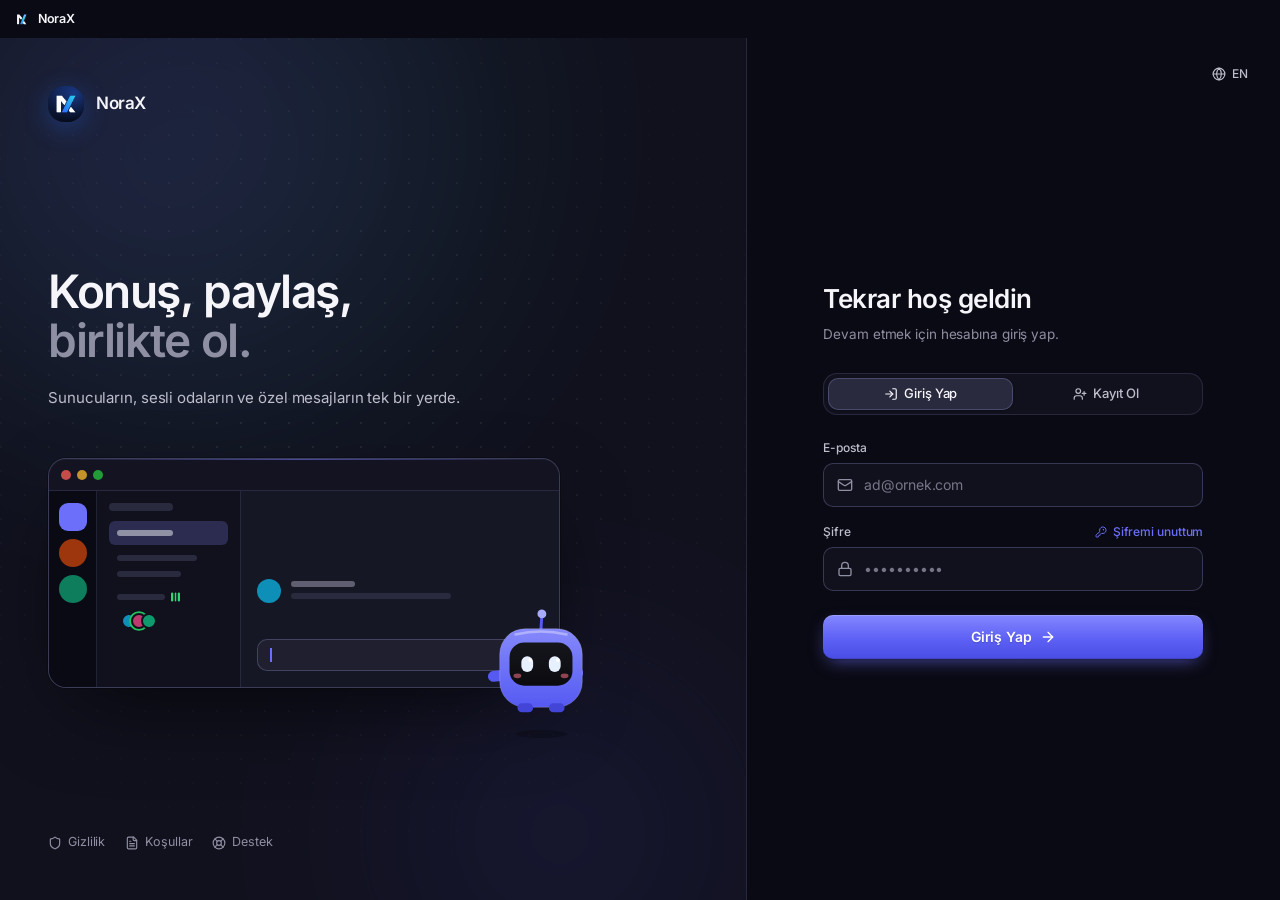
==== commit 05cda0d0: "Release NoraX PC & Web v3.1.1" ====
--- a/web/index.html
+++ b/web/index.html
@@ -8,7 +8,7 @@
       content="default-src 'self' data: blob:; script-src 'self'; img-src 'self' https: data: blob:; media-src 'self' https: data: blob:; style-src 'self' 'unsafe-inline'; font-src 'self' data:; connect-src 'self' https://invrztgxmoxofkuwaing.supabase.co wss://invrztgxmoxofkuwaing.supabase.co https://*.livekit.cloud wss://*.livekit.cloud https://tenor.googleapis.com https://api.giphy.com http://127.0.0.1:* ws://127.0.0.1:* data: blob:;"
     />
     <title>NoraX</title>
-    <script type="module" crossorigin src="./assets/index-B-WF2_gl.js"></script>
+    <script type="module" crossorigin src="./assets/index-BLrhUYJ0.js"></script>
     <link rel="modulepreload" crossorigin href="./assets/vendor-motion-bOugfYVc.js">
     <link rel="modulepreload" crossorigin href="./assets/vendor-radix-C0EIIJtv.js">
     <link rel="modulepreload" crossorigin href="./assets/vendor-supabase-DNRf-bvf.js">
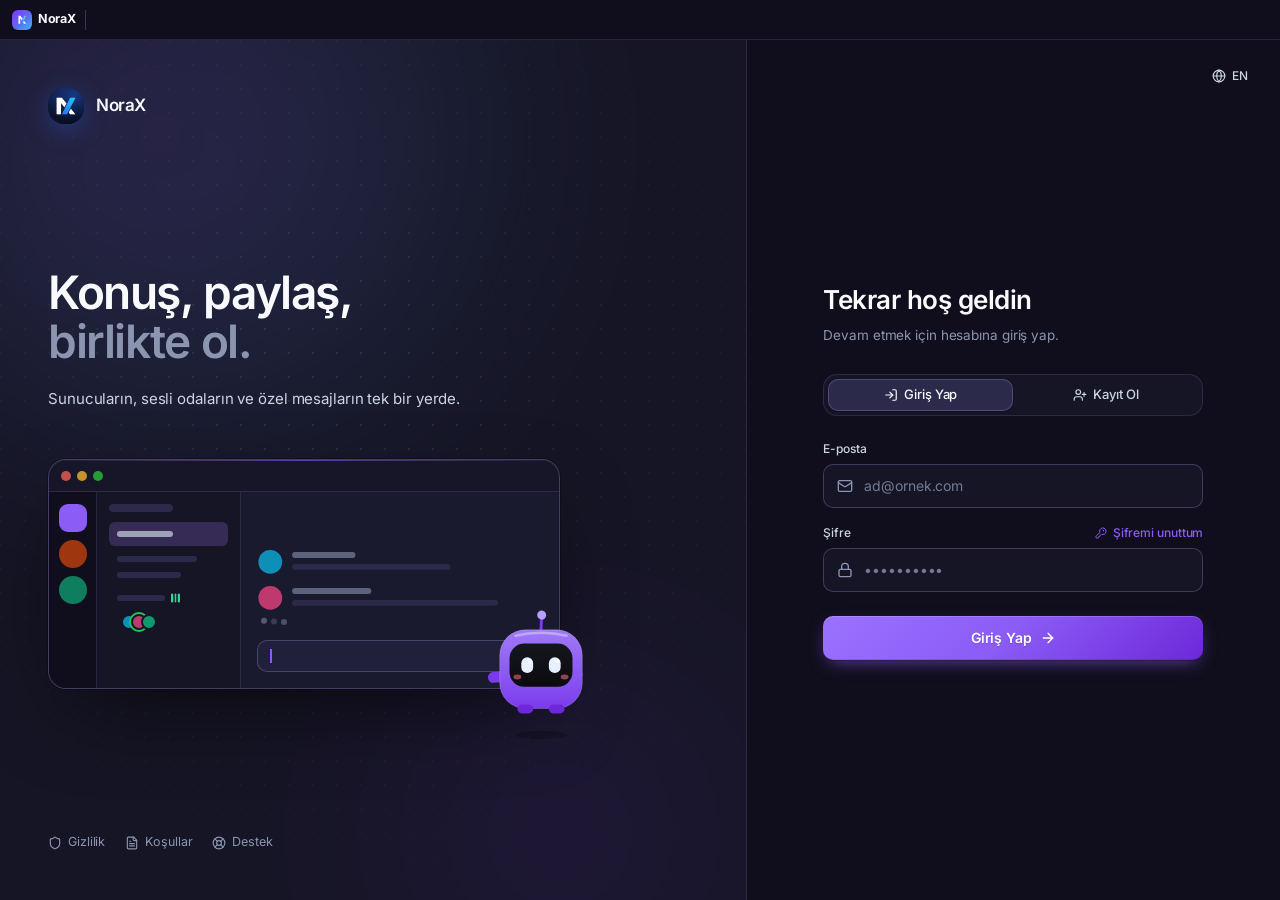
==== commit 3818d9d6: "Release NoraX PC & Web v3.2.0" ====
--- a/web/index.html
+++ b/web/index.html
@@ -8,12 +8,12 @@
       content="default-src 'self' data: blob:; script-src 'self'; img-src 'self' https: data: blob:; media-src 'self' https: data: blob:; style-src 'self' 'unsafe-inline'; font-src 'self' data:; connect-src 'self' https://invrztgxmoxofkuwaing.supabase.co wss://invrztgxmoxofkuwaing.supabase.co https://*.livekit.cloud wss://*.livekit.cloud https://tenor.googleapis.com https://api.giphy.com http://127.0.0.1:* ws://127.0.0.1:* data: blob:;"
     />
     <title>NoraX</title>
-    <script type="module" crossorigin src="./assets/index-BLrhUYJ0.js"></script>
+    <script type="module" crossorigin src="./assets/index-Di6IViG3.js"></script>
     <link rel="modulepreload" crossorigin href="./assets/vendor-motion-bOugfYVc.js">
     <link rel="modulepreload" crossorigin href="./assets/vendor-radix-C0EIIJtv.js">
     <link rel="modulepreload" crossorigin href="./assets/vendor-supabase-DNRf-bvf.js">
     <link rel="modulepreload" crossorigin href="./assets/vendor-livekit-qUp-c1AM.js">
-    <link rel="stylesheet" crossorigin href="./assets/index-CkwXLmOX.css">
+    <link rel="stylesheet" crossorigin href="./assets/index-B5gILrEe.css">
   </head>
   <body class="antialiased overflow-hidden">
     <div id="root"></div>
--- a/web/assets/index-B5gILrEe.css
+++ b/web/assets/index-B5gILrEe.css
@@ -0,0 +1 @@
+@font-face{font-family:Inter Variable;font-style:normal;font-display:swap;font-weight:100 900;src:url(./inter-cyrillic-ext-wght-normal-BOeWTOD4.woff2) format("woff2-variations");unicode-range:U+0460-052F,U+1C80-1C8A,U+20B4,U+2DE0-2DFF,U+A640-A69F,U+FE2E-FE2F}@font-face{font-family:Inter Variable;font-style:normal;font-display:swap;font-weight:100 900;src:url(./inter-cyrillic-wght-normal-DqGufNeO.woff2) format("woff2-variations");unicode-range:U+0301,U+0400-045F,U+0490-0491,U+04B0-04B1,U+2116}@font-face{font-family:Inter Variable;font-style:normal;font-display:swap;font-weight:100 900;src:url(./inter-greek-ext-wght-normal-DlzME5K_.woff2) format("woff2-variations");unicode-range:U+1F00-1FFF}@font-face{font-family:Inter Variable;font-style:normal;font-display:swap;font-weight:100 900;src:url(./inter-greek-wght-normal-CkhJZR-_.woff2) format("woff2-variations");unicode-range:U+0370-0377,U+037A-037F,U+0384-038A,U+038C,U+038E-03A1,U+03A3-03FF}@font-face{font-family:Inter Variable;font-style:normal;font-display:swap;font-weight:100 900;src:url(./inter-vietnamese-wght-normal-CBcvBZtf.woff2) format("woff2-variations");unicode-range:U+0102-0103,U+0110-0111,U+0128-0129,U+0168-0169,U+01A0-01A1,U+01AF-01B0,U+0300-0301,U+0303-0304,U+0308-0309,U+0323,U+0329,U+1EA0-1EF9,U+20AB}@font-face{font-family:Inter Variable;font-style:normal;font-display:swap;font-weight:100 900;src:url(./inter-latin-ext-wght-normal-DO1Apj_S.woff2) format("woff2-variations");unicode-range:U+0100-02BA,U+02BD-02C5,U+02C7-02CC,U+02CE-02D7,U+02DD-02FF,U+0304,U+0308,U+0329,U+1D00-1DBF,U+1E00-1E9F,U+1EF2-1EFF,U+2020,U+20A0-20AB,U+20AD-20C0,U+2113,U+2C60-2C7F,U+A720-A7FF}@font-face{font-family:Inter Variable;font-style:normal;font-display:swap;font-weight:100 900;src:url(./inter-latin-wght-normal-Dx4kXJAl.woff2) format("woff2-variations");unicode-range:U+0000-00FF,U+0131,U+0152-0153,U+02BB-02BC,U+02C6,U+02DA,U+02DC,U+0304,U+0308,U+0329,U+2000-206F,U+20AC,U+2122,U+2191,U+2193,U+2212,U+2215,U+FEFF,U+FFFD}@font-face{font-family:JetBrains Mono Variable;font-style:normal;font-display:swap;font-weight:100 800;src:url([data-uri]) format("woff2-variations");unicode-range:U+0460-052F,U+1C80-1C8A,U+20B4,U+2DE0-2DFF,U+A640-A69F,U+FE2E-FE2F}@font-face{font-family:JetBrains Mono Variable;font-style:normal;font-display:swap;font-weight:100 800;src:url(./jetbrains-mono-cyrillic-wght-normal-D73BlboJ.woff2) format("woff2-variations");unicode-range:U+0301,U+0400-045F,U+0490-0491,U+04B0-04B1,U+2116}@font-face{font-family:JetBrains Mono Variable;font-style:normal;font-display:swap;font-weight:100 800;src:url(./jetbrains-mono-greek-wght-normal-Bw9x6K1M.woff2) format("woff2-variations");unicode-range:U+0370-0377,U+037A-037F,U+0384-038A,U+038C,U+038E-03A1,U+03A3-03FF}@font-face{font-family:JetBrains Mono Variable;font-style:normal;font-display:swap;font-weight:100 800;src:url(./jetbrains-mono-vietnamese-wght-normal-Bt-aOZkq.woff2) format("woff2-variations");unicode-range:U+0102-0103,U+0110-0111,U+0128-0129,U+0168-0169,U+01A0-01A1,U+01AF-01B0,U+0300-0301,U+0303-0304,U+0308-0309,U+0323,U+0329,U+1EA0-1EF9,U+20AB}@font-face{font-family:JetBrains Mono Variable;font-style:normal;font-display:swap;font-weight:100 800;src:url(./jetbrains-mono-latin-ext-wght-normal-DBQx-q_a.woff2) format("woff2-variations");unicode-range:U+0100-02BA,U+02BD-02C5,U+02C7-02CC,U+02CE-02D7,U+02DD-02FF,U+0304,U+0308,U+0329,U+1D00-1DBF,U+1E00-1E9F,U+1EF2-1EFF,U+2020,U+20A0-20AB,U+20AD-20C0,U+2113,U+2C60-2C7F,U+A720-A7FF}@font-face{font-family:JetBrains Mono Variable;font-style:normal;font-display:swap;font-weight:100 800;src:url(./jetbrains-mono-latin-wght-normal-B9CIFXIH.woff2) format("woff2-variations");unicode-range:U+0000-00FF,U+0131,U+0152-0153,U+02BB-02BC,U+02C6,U+02DA,U+02DC,U+0304,U+0308,U+0329,U+2000-206F,U+20AC,U+2122,U+2191,U+2193,U+2212,U+2215,U+FEFF,U+FFFD}/*! tailwindcss v4.3.5 | MIT License | https://tailwindcss.com */@layer properties{@supports (((-webkit-hyphens:none)) and (not (margin-trim:block))) or ((-moz-orient:inline) and (not (color:rgb(from red r g b)))){*,:before,:after,::backdrop{--tw-translate-x:0;--tw-translate-y:0;--tw-translate-z:0;--tw-scale-x:1;--tw-scale-y:1;--tw-scale-z:1;--tw-rotate-x:initial;--tw-rotate-y:initial;--tw-rotate-z:initial;--tw-skew-x:initial;--tw-skew-y:initial;--tw-space-y-reverse:0;--tw-space-x-reverse:0;--tw-border-style:solid;--tw-gradient-position:initial;--tw-gradient-from:#0000;--tw-gradient-via:#0000;--tw-gradient-to:#0000;--tw-gradient-stops:initial;--tw-gradient-via-stops:initial;--tw-gradient-from-position:0%;--tw-gradient-via-position:50%;--tw-gradient-to-position:100%;--tw-leading:initial;--tw-font-weight:initial;--tw-tracking:initial;--tw-ordinal:initial;--tw-slashed-zero:initial;--tw-numeric-figure:initial;--tw-numeric-spacing:initial;--tw-numeric-fraction:initial;--tw-shadow:0 0 #0000;--tw-shadow-color:initial;--tw-shadow-alpha:100%;--tw-inset-shadow:0 0 #0000;--tw-inset-shadow-color:initial;--tw-inset-shadow-alpha:100%;--tw-ring-color:initial;--tw-ring-shadow:0 0 #0000;--tw-inset-ring-color:initial;--tw-inset-ring-shadow:0 0 #0000;--tw-ring-inset:initial;--tw-ring-offset-width:0px;--tw-ring-offset-color:#fff;--tw-ring-offset-shadow:0 0 #0000;--tw-blur:initial;--tw-brightness:initial;--tw-contrast:initial;--tw-grayscale:initial;--tw-hue-rotate:initial;--tw-invert:initial;--tw-opacity:initial;--tw-saturate:initial;--tw-sepia:initial;--tw-drop-shadow:initial;--tw-drop-shadow-color:initial;--tw-drop-shadow-alpha:100%;--tw-drop-shadow-size:initial;--tw-backdrop-blur:initial;--tw-backdrop-brightness:initial;--tw-backdrop-contrast:initial;--tw-backdrop-grayscale:initial;--tw-backdrop-hue-rotate:initial;--tw-backdrop-invert:initial;--tw-backdrop-opacity:initial;--tw-backdrop-saturate:initial;--tw-backdrop-sepia:initial;--tw-duration:initial;--tw-ease:initial}}}@layer theme{:root,:host{--font-sans:-apple-system, BlinkMacSystemFont, "Segoe UI", Roboto, "Helvetica Neue", "Noto Sans", Arial, sans-serif, "Apple Color Emoji", "Segoe UI Emoji", "Segoe UI Symbol", "Noto Color Emoji";--font-serif:ui-serif, Georgia, Cambria, "Times New Roman", Times, serif;--font-mono:ui-monospace, SFMono-Regular, Menlo, Monaco, Consolas, "Liberation Mono", "Courier New", monospace;--color-red-500:oklch(63.7% .237 25.331);--color-red-600:oklch(57.7% .245 27.325);--color-emerald-400:oklch(76.5% .177 163.223);--color-emerald-600:oklch(59.6% .145 163.225);--color-indigo-500:oklch(58.5% .233 277.117);--color-indigo-600:oklch(51.1% .262 276.966);--color-purple-600:oklch(55.8% .288 302.321);--color-pink-600:oklch(59.2% .249 .584);--color-rose-400:oklch(71.2% .194 13.428);--color-rose-500:oklch(64.5% .246 16.439);--color-black:#000;--color-white:#fff;--spacing:.25rem;--container-sm:24rem;--container-md:28rem;--container-lg:32rem;--container-xl:36rem;--container-2xl:42rem;--container-3xl:48rem;--container-4xl:56rem;--container-5xl:64rem;--text-xs:.75rem;--text-xs--line-height:calc(1 / .75);--text-sm:.875rem;--text-sm--line-height:calc(1.25 / .875);--text-base:1rem;--text-base--line-height: 1.5 ;--text-lg:1.125rem;--text-lg--line-height:calc(1.75 / 1.125);--text-xl:1.25rem;--text-xl--line-height:calc(1.75 / 1.25);--text-2xl:1.5rem;--text-2xl--line-height:calc(2 / 1.5);--text-4xl:2.25rem;--text-4xl--line-height:calc(2.5 / 2.25);--font-weight-medium:500;--font-weight-semibold:600;--font-weight-bold:700;--font-weight-extrabold:800;--font-weight-black:900;--tracking-tight:-.025em;--tracking-normal:0em;--tracking-wide:.025em;--tracking-wider:.05em;--leading-tight:1.25;--leading-snug:1.375;--leading-relaxed:1.625;--radius-md:.375rem;--radius-lg:.5rem;--radius-xl:.75rem;--radius-2xl:1rem;--radius-3xl:1.5rem;--drop-shadow-md:0 3px 3px #0000001f;--ease-out:cubic-bezier(0, 0, .2, 1);--ease-in-out:cubic-bezier(.4, 0, .2, 1);--animate-spin:spin 1s linear infinite;--animate-pulse:pulse 2s cubic-bezier(.4, 0, .6, 1) infinite;--blur-sm:8px;--blur-md:12px;--blur-lg:16px;--blur-xl:24px;--blur-2xl:40px;--aspect-video:16 / 9;--default-transition-duration:.15s;--default-transition-timing-function:cubic-bezier(.4, 0, .2, 1);--default-font-family:var(--font-sans);--default-mono-font-family:var(--font-mono)}}@layer base{*,:after,:before,::backdrop{box-sizing:border-box;border:0 solid;margin:0;padding:0}::file-selector-button{box-sizing:border-box;border:0 solid;margin:0;padding:0}html,:host{-webkit-text-size-adjust:100%;-moz-tab-size:4;tab-size:4;line-height:1.5;font-family:var(--default-font-family,-apple-system, BlinkMacSystemFont, "Segoe UI", Roboto, "Helvetica Neue", "Noto Sans", Arial, sans-serif, "Apple Color Emoji", "Segoe UI Emoji", "Segoe UI Symbol", "Noto Color Emoji");font-feature-settings:var(--default-font-feature-settings,normal);font-variation-settings:var(--default-font-variation-settings,normal);-webkit-tap-highlight-color:transparent}hr{height:0;color:inherit;border-top-width:1px}abbr:where([title]){-webkit-text-decoration:underline dotted;text-decoration:underline dotted}h1,h2,h3,h4,h5,h6{font-size:inherit;font-weight:inherit}a{color:inherit;-webkit-text-decoration:inherit;text-decoration:inherit}b,strong{font-weight:bolder}code,kbd,samp,pre{font-family:var(--default-mono-font-family,ui-monospace, SFMono-Regular, Menlo, Monaco, Consolas, "Liberation Mono", "Courier New", monospace);font-feature-settings:var(--default-mono-font-feature-settings,normal);font-variation-settings:var(--default-mono-font-variation-settings,normal);font-size:1em}small{font-size:80%}sub,sup{vertical-align:baseline;font-size:75%;line-height:0;position:relative}sub{bottom:-.25em}sup{top:-.5em}table{text-indent:0;border-color:inherit;border-collapse:collapse}:-moz-focusring:where(:not(iframe)){outline:auto}progress{vertical-align:baseline}summary{display:list-item}ol,ul,menu{list-style:none}img,svg,video,canvas,audio,iframe,embed,object{vertical-align:middle;display:block}img,video{max-width:100%;height:auto}button,input,select,optgroup,textarea{font:inherit;font-feature-settings:inherit;font-variation-settings:inherit;letter-spacing:inherit;color:inherit;opacity:1;background-color:#0000;border-radius:0}::file-selector-button{font:inherit;font-feature-settings:inherit;font-variation-settings:inherit;letter-spacing:inherit;color:inherit;opacity:1;background-color:#0000;border-radius:0}:where(select:is([multiple],[size])) optgroup{font-weight:bolder}:where(select:is([multiple],[size])) optgroup option{padding-inline-start:20px}::file-selector-button{margin-inline-end:4px}::placeholder{opacity:1}@supports (not ((-webkit-appearance:-apple-pay-button))) or (contain-intrinsic-size:1px){::placeholder{color:currentColor}@supports (color:color-mix(in lab,red,red)){::placeholder{color:color-mix(in oklab,currentcolor 50%,transparent)}}}textarea{resize:vertical}::-webkit-search-decoration{-webkit-appearance:none}::-webkit-date-and-time-value{min-height:1lh;text-align:inherit}::-webkit-datetime-edit{display:inline-flex}::-webkit-datetime-edit-fields-wrapper{padding:0}::-webkit-datetime-edit{padding-block:0}::-webkit-datetime-edit-year-field{padding-block:0}::-webkit-datetime-edit-month-field{padding-block:0}::-webkit-datetime-edit-day-field{padding-block:0}::-webkit-datetime-edit-hour-field{padding-block:0}::-webkit-datetime-edit-minute-field{padding-block:0}::-webkit-datetime-edit-second-field{padding-block:0}::-webkit-datetime-edit-millisecond-field{padding-block:0}::-webkit-datetime-edit-meridiem-field{padding-block:0}::-webkit-calendar-picker-indicator{line-height:1}:-moz-ui-invalid{box-shadow:none}button,input:where([type=button],[type=reset],[type=submit]){-webkit-appearance:button;-moz-appearance:button;appearance:button}::file-selector-button{-webkit-appearance:button;-moz-appearance:button;appearance:button}::-webkit-inner-spin-button{height:auto}::-webkit-outer-spin-button{height:auto}[hidden]:where(:not([hidden=until-found])){display:none!important}:root{--nx-surface-0:#090a10}@supports (color:color-mix(in lab,red,red)){:root{--nx-surface-0:color-mix(in srgb, #090a10 95%, var(--nx-accent) 5%)}}:root{--nx-surface-1:#0e1018}@supports (color:color-mix(in lab,red,red)){:root{--nx-surface-1:color-mix(in srgb, #0e1018 94%, var(--nx-accent) 6%)}}:root{--nx-surface-2:#131622}@supports (color:color-mix(in lab,red,red)){:root{--nx-surface-2:color-mix(in srgb, #131622 94%, var(--nx-accent) 6%)}}:root{--nx-surface-3:#181b2b}@supports (color:color-mix(in lab,red,red)){:root{--nx-surface-3:color-mix(in srgb, #181b2b 92%, var(--nx-accent) 8%)}}:root{--nx-surface-4:#202438}@supports (color:color-mix(in lab,red,red)){:root{--nx-surface-4:color-mix(in srgb, #202438 90%, var(--nx-accent) 10%)}}:root{--nx-bg-rail:var(--nx-surface-0);--nx-bg-sidebar:var(--nx-surface-1);--nx-bg-main:var(--nx-surface-2);--nx-bg-elevated:var(--nx-surface-3);--nx-bg-hover:var(--nx-accent)}@supports (color:color-mix(in lab,red,red)){:root{--nx-bg-hover:color-mix(in srgb, var(--nx-accent) 7%, #ffffff0a)}}:root{--nx-bg-active:var(--nx-accent)}@supports (color:color-mix(in lab,red,red)){:root{--nx-bg-active:color-mix(in srgb, var(--nx-accent) 18%, #ffffff0d)}}:root{--nx-glass-bg:#101320f0}@supports (color:color-mix(in lab,red,red)){:root{--nx-glass-bg:color-mix(in srgb, #101320f0 92%, var(--nx-accent) 8%)}}:root{--nx-glass-border:var(--nx-accent)}@supports (color:color-mix(in lab,red,red)){:root{--nx-glass-border:color-mix(in srgb, var(--nx-accent) 16%, #ffffff17)}}:root{--nx-glass-highlight:inset 0 1px 0 #ffffff14;--nx-shadow-float:0 28px 64px -14px #000000d1, 0 0 0 1px #00000059, 0 2px 8px #00000073;--nx-shadow-card:inset 0 1px 0 #ffffff0a, 0 1px 2px #0000007a, 0 12px 30px -16px #000000b8;--nx-ambient-a:var(--nx-accent)}@supports (color:color-mix(in lab,red,red)){:root{--nx-ambient-a:color-mix(in srgb, var(--nx-accent) 12%, transparent)}}:root{--nx-ambient-b:#38bdf80d;--nx-border:var(--nx-accent)}@supports (color:color-mix(in lab,red,red)){:root{--nx-border:color-mix(in srgb, var(--nx-accent) 8%, #fff1)}}:root{--nx-border-strong:var(--nx-accent)}@supports (color:color-mix(in lab,red,red)){:root{--nx-border-strong:color-mix(in srgb, var(--nx-accent) 15%, #ffffff21)}}:root{--nx-text-primary:#f8fafc;--nx-text-secondary:#cbd5e1;--nx-text-muted:#8b95b0;--nx-font-ui:"Inter Variable", "Inter", -apple-system, BlinkMacSystemFont, "Segoe UI", sans-serif;--nx-font-mono:"JetBrains Mono Variable", "JetBrains Mono", ui-monospace, SFMono-Regular, monospace;--nx-msg-font-size:15px;--nx-radius-control:10px;--nx-radius-card:16px;--nx-accent:#8b5cf6;--nx-accent-strong:#7c3aed;--nx-accent-deep:#6d28d9;--nx-accent-cyan:#38bdf8;--nx-on-accent:#fff;--nx-gradient-accent:linear-gradient(135deg, #9b72ff 0%, #8b5cf6 48%, #6d28d9 100%);--nx-brand-gradient:linear-gradient(135deg, #7c3aed 0%, #6366f1 52%, #38bdf8 100%);--nx-glow:#8b5cf65c;--nx-success:#34d399;--nx-warning:#fbbf24;--nx-danger:#f43f5e;--nx-status-online:#34d399;--nx-status-idle:#fbbf24;--nx-status-dnd:#f43f5e;--nx-status-invisible:#64748b;--nx-status-streaming:#a78bfa;--nx-status-ingame:#38bdf8;--nx-ingame:#38bdf8;--nx-grain-opacity:.02;--nx-server-bleed:transparent;--nx-ease-out:cubic-bezier(.22, 1, .36, 1);--nx-ease-expo:cubic-bezier(.16, 1, .3, 1);--nx-ease-spring:cubic-bezier(.34, 1.4, .64, 1)}html.nx-theme-morph,html.nx-theme-morph body,html.nx-theme-morph aside,html.nx-theme-morph main,html.nx-theme-morph header{transition:background-color .28s var(--nx-ease-out),border-color .24s var(--nx-ease-out),color .22s var(--nx-ease-out)!important}:root[data-theme=amoled]{--nx-surface-0:#000;--nx-surface-1:#050506}@supports (color:color-mix(in lab,red,red)){:root[data-theme=amoled]{--nx-surface-1:color-mix(in srgb, #050506 96%, var(--nx-accent) 4%)}}:root[data-theme=amoled]{--nx-surface-2:#09090b}@supports (color:color-mix(in lab,red,red)){:root[data-theme=amoled]{--nx-surface-2:color-mix(in srgb, #09090b 96%, var(--nx-accent) 4%)}}:root[data-theme=amoled]{--nx-surface-3:#121216}@supports (color:color-mix(in lab,red,red)){:root[data-theme=amoled]{--nx-surface-3:color-mix(in srgb, #121216 94%, var(--nx-accent) 6%)}}:root[data-theme=amoled]{--nx-surface-4:#1b1b21}@supports (color:color-mix(in lab,red,red)){:root[data-theme=amoled]{--nx-surface-4:color-mix(in srgb, #1b1b21 92%, var(--nx-accent) 8%)}}:root[data-theme=amoled]{--nx-glass-bg:#0e0e12f5}@supports (color:color-mix(in lab,red,red)){:root[data-theme=amoled]{--nx-glass-bg:color-mix(in srgb, #0e0e12f5 93%, var(--nx-accent) 7%)}}:root[data-theme=amoled]{--nx-ambient-a:var(--nx-accent)}@supports (color:color-mix(in lab,red,red)){:root[data-theme=amoled]{--nx-ambient-a:color-mix(in srgb, var(--nx-accent) 8%, transparent)}}:root[data-theme=amoled]{--nx-ambient-b:transparent}:root[data-theme=midnight]{--nx-surface-0:#070b18;--nx-surface-1:#0c1224;--nx-surface-2:#111930;--nx-surface-3:#182340;--nx-surface-4:#223054;--nx-glass-bg:#10182ef0;--nx-border:#94b2ff17;--nx-border-strong:#94b2ff2b;--nx-text-primary:#f1f5ff;--nx-text-secondary:#b9c7e6;--nx-text-muted:#8495ba;--nx-ambient-a:var(--nx-accent)}@supports (color:color-mix(in lab,red,red)){:root[data-theme=midnight]{--nx-ambient-a:color-mix(in srgb, var(--nx-accent) 16%, transparent)}}:root[data-theme=midnight]{--nx-ambient-b:#38bdf80f}:root[data-theme=aurora]{--nx-surface-0:#070d12;--nx-surface-1:#0b151d;--nx-surface-2:#0f1c26;--nx-surface-3:#152633;--nx-surface-4:#1d3242;--nx-glass-bg:#0e1c26eb;--nx-border:#5eead41a;--nx-border-strong:#5eead42e;--nx-text-primary:#effcf9;--nx-text-secondary:#b3d4ce;--nx-text-muted:#7ea7a0;--nx-ambient-a:#14c98c26;--nx-ambient-b:#6c6ffa1c}:root[data-theme=nebula]{--nx-surface-0:#0b0614;--nx-surface-1:#120b20;--nx-surface-2:#18102b;--nx-surface-3:#22173b;--nx-surface-4:#2e204f;--nx-glass-bg:#1a102ef0;--nx-border:#c4a0ff1c;--nx-border-strong:#c4a0ff33;--nx-text-primary:#f7f2ff;--nx-text-secondary:#cbbbe6;--nx-text-muted:#9886ba;--nx-ambient-a:#a855f729;--nx-ambient-b:#ec489914}:root[data-theme=terminal]{--nx-surface-0:#020804;--nx-surface-1:#06110a;--nx-surface-2:#09180f;--nx-surface-3:#0f2417;--nx-surface-4:#163321;--nx-glass-bg:#08160df2;--nx-border:#2fd67221;--nx-border-strong:#2fd6723d;--nx-text-primary:#e6ffef;--nx-text-secondary:#98d8b0;--nx-text-muted:#65a37d;--nx-ambient-a:#2fd6721f;--nx-ambient-b:#14c98c0d}:root[data-theme=light]{--nx-surface-0:#e6e6ee}@supports (color:color-mix(in lab,red,red)){:root[data-theme=light]{--nx-surface-0:color-mix(in srgb, #e6e6ee 90%, var(--nx-accent) 10%)}}:root[data-theme=light]{--nx-surface-1:#f2f2f7}@supports (color:color-mix(in lab,red,red)){:root[data-theme=light]{--nx-surface-1:color-mix(in srgb, #f2f2f7 94%, var(--nx-accent) 6%)}}:root[data-theme=light]{--nx-surface-2:#fff;--nx-surface-3:#f6f6fa}@supports (color:color-mix(in lab,red,red)){:root[data-theme=light]{--nx-surface-3:color-mix(in srgb, #f6f6fa 96%, var(--nx-accent) 4%)}}:root[data-theme=light]{--nx-surface-4:#e9e9f1}@supports (color:color-mix(in lab,red,red)){:root[data-theme=light]{--nx-surface-4:color-mix(in srgb, #e9e9f1 93%, var(--nx-accent) 7%)}}:root[data-theme=light]{--nx-bg-hover:var(--nx-accent)}@supports (color:color-mix(in lab,red,red)){:root[data-theme=light]{--nx-bg-hover:color-mix(in srgb, var(--nx-accent) 6%, #09090b08)}}:root[data-theme=light]{--nx-bg-active:var(--nx-accent)}@supports (color:color-mix(in lab,red,red)){:root[data-theme=light]{--nx-bg-active:color-mix(in srgb, var(--nx-accent) 13%, #09090b08)}}:root[data-theme=light]{--nx-glass-bg:#fffffff7;--nx-glass-border:var(--nx-accent)}@supports (color:color-mix(in lab,red,red)){:root[data-theme=light]{--nx-glass-border:color-mix(in srgb, var(--nx-accent) 12%, #09090b17)}}:root[data-theme=light]{--nx-glass-highlight:inset 0 1px 0 #fff;--nx-shadow-float:0 28px 60px -14px var(--nx-accent), 0 2px 6px #0f0f1e14}@supports (color:color-mix(in lab,red,red)){:root[data-theme=light]{--nx-shadow-float:0 28px 60px -14px color-mix(in srgb, var(--nx-accent) 22%, #0f0f1e33), 0 2px 6px #0f0f1e14}}:root[data-theme=light]{--nx-shadow-card:0 1px 2px #0f0f1e12, 0 8px 22px -14px var(--nx-accent)}@supports (color:color-mix(in lab,red,red)){:root[data-theme=light]{--nx-shadow-card:0 1px 2px #0f0f1e12, 0 8px 22px -14px color-mix(in srgb, var(--nx-accent) 25%, #0f0f1e33)}}:root[data-theme=light]{--nx-ambient-a:var(--nx-accent)}@supports (color:color-mix(in lab,red,red)){:root[data-theme=light]{--nx-ambient-a:color-mix(in srgb, var(--nx-accent) 7%, transparent)}}:root[data-theme=light]{--nx-ambient-b:var(--nx-accent)}@supports (color:color-mix(in lab,red,red)){:root[data-theme=light]{--nx-ambient-b:color-mix(in srgb, var(--nx-accent) 3%, transparent)}}:root[data-theme=light]{--nx-border:var(--nx-accent)}@supports (color:color-mix(in lab,red,red)){:root[data-theme=light]{--nx-border:color-mix(in srgb, var(--nx-accent) 7%, #09090b16)}}:root[data-theme=light]{--nx-border-strong:var(--nx-accent)}@supports (color:color-mix(in lab,red,red)){:root[data-theme=light]{--nx-border-strong:color-mix(in srgb, var(--nx-accent) 10%, #09090b26)}}:root[data-theme=light]{--nx-text-primary:#101016;--nx-text-secondary:#3d3d4a;--nx-text-muted:#5c5c6c;--nx-accent:#4c43ec;--nx-accent-strong:#3f35d4;--nx-accent-deep:#322aa8;--nx-on-accent:#fff;--nx-gradient-accent:linear-gradient(180deg, #6159f5 0%, #4a41e6 55%, #3d33cc 100%);--nx-success:#12803c;--nx-warning:#9a5b00;--nx-danger:#d11f2c;--nx-glow:#4c43ec33;--nx-grain-opacity:0}:root[data-theme=sakura]{--nx-surface-0:#f3e4eb;--nx-surface-1:#faf1f5;--nx-surface-2:#fffbfd;--nx-surface-3:#f9edf2;--nx-surface-4:#f0dce5;--nx-bg-hover:#db27770f;--nx-bg-active:#db27771f;--nx-glass-bg:#fffafdf5;--nx-glass-border:#be185d24;--nx-glass-highlight:inset 0 1px 0 #fff;--nx-shadow-float:0 24px 56px -14px #9d174d2e, 0 2px 6px #9d174d14;--nx-shadow-card:0 1px 2px #9d174d14, 0 8px 20px -14px #9d174d2e;--nx-ambient-a:#ec489917;--nx-ambient-b:#fb923c0d;--nx-border:#9d174d1a;--nx-border-strong:#9d174d2e;--nx-text-primary:#26101b;--nx-text-secondary:#5a3447;--nx-text-muted:#784c61;--nx-accent:#c9206b;--nx-accent-strong:#ad185b;--nx-accent-deep:#8f124b;--nx-on-accent:#fff;--nx-gradient-accent:linear-gradient(180deg, #df3480 0%, #c41d67 55%, #a31554 100%);--nx-success:#15803d;--nx-warning:#a16207;--nx-danger:#c81e1e;--nx-glow:#c9206b38;--nx-grain-opacity:0}:root[data-accent=mint]{--nx-accent:#14c98c;--nx-accent-strong:#06a273;--nx-accent-deep:#04805c;--nx-on-accent:#fff;--nx-glow:#14c98c42;--nx-gradient-accent:linear-gradient(180deg, #2ad99c 0%, #0aad79 55%, #058a63 100%)}:root[data-theme=light][data-accent=mint],:root[data-theme=sakura][data-accent=mint]{--nx-accent:#047857;--nx-accent-strong:#065f46;--nx-accent-deep:#064e3b;--nx-gradient-accent:linear-gradient(180deg, #059669 0%, #047857 100%)}:root[data-accent=rose]{--nx-accent:#f43f7f;--nx-accent-strong:#e11d64;--nx-accent-deep:#be1250;--nx-on-accent:#fff;--nx-glow:#f43f7f47;--nx-gradient-accent:linear-gradient(180deg, #fb6199 0%, #e7296f 55%, #c51758 100%)}:root[data-accent=amber]{--nx-accent:#f59e0b;--nx-accent-strong:#d97706;--nx-accent-deep:#b45309;--nx-on-accent:#130b02;--nx-glow:#f59e0b47;--nx-gradient-accent:linear-gradient(180deg, #fbbf24 0%, #ea8a09 55%, #c86a04 100%)}:root[data-accent=cyan]{--nx-accent:#06b6d4;--nx-accent-strong:#0891b2;--nx-accent-deep:#0e7490;--nx-on-accent:#fff;--nx-glow:#06b6d447;--nx-gradient-accent:linear-gradient(180deg, #22d3ee 0%, #089bb8 55%, #0b7a94 100%)}:root[data-accent=violet]{--nx-accent:#9b6bff;--nx-accent-strong:#7c3aed;--nx-accent-deep:#6d28d9;--nx-on-accent:#fff;--nx-glow:#9b6bff4d;--nx-gradient-accent:linear-gradient(180deg, #b088ff 0%, #864ef6 55%, #6d28d9 100%)}:root[data-radius=sharp]{--nx-radius-control:6px;--nx-radius-card:8px}:root[data-radius=pill]{--nx-radius-control:14px;--nx-radius-card:20px}:root[data-high-contrast=true]{--nx-border:#fff3;--nx-border-strong:#ffffff5c;--nx-text-secondary:#d4d4d8;--nx-text-muted:#a1a1aa}:root[data-theme=light][data-high-contrast=true]{--nx-border:#09090b3d;--nx-border-strong:#09090b6b;--nx-text-secondary:#27272a;--nx-text-muted:#3f3f46}*{box-sizing:border-box;border-color:var(--nx-border)}html,body,#root{background-color:var(--nx-surface-0);width:100%;height:100%;color:var(--nx-text-primary);font-family:var(--nx-font-ui);font-feature-settings:"cv11","ss01","ss03";letter-spacing:-.006em;-webkit-font-smoothing:antialiased;text-rendering:optimizelegibility;-webkit-user-select:none;user-select:none;margin:0;padding:0;overflow:hidden}html.overlay-mode,html.overlay-mode body,html.overlay-mode #root{background:0 0!important}::selection{background:var(--nx-accent)}@supports (color:color-mix(in lab,red,red)){::selection{background:color-mix(in srgb,var(--nx-accent) 35%,transparent)}}:focus-visible{outline:2px solid var(--nx-accent)}@supports (color:color-mix(in lab,red,red)){:focus-visible{outline:2px solid color-mix(in srgb,var(--nx-accent) 80%,transparent)}}:focus-visible{outline-offset:2px}input:focus-visible,textarea:focus-visible{outline:none}code,pre,kbd{font-family:var(--nx-font-mono)}input,textarea,[data-selectable=true]{-webkit-user-select:text;user-select:text}input::placeholder,textarea::placeholder{color:var(--nx-text-muted);opacity:.8}input[type=checkbox],input[type=radio],input[type=range]{accent-color:var(--nx-accent)}input[type=text],input[type=email],input[type=password],input[type=search],input[type=date],input[type=number],input[type=url],textarea,select{transition:border-color .16s var(--nx-ease-out),box-shadow .16s var(--nx-ease-out),background-color .16s var(--nx-ease-out)}input[type=text]:focus,input[type=email]:focus,input[type=password]:focus,input[type=search]:focus,input[type=date]:focus,input[type=number]:focus,input[type=url]:focus,select:focus{border-color:var(--nx-accent)}@supports (color:color-mix(in lab,red,red)){input[type=text]:focus,input[type=email]:focus,input[type=password]:focus,input[type=search]:focus,input[type=date]:focus,input[type=number]:focus,input[type=url]:focus,select:focus{border-color:color-mix(in srgb,var(--nx-accent) 70%,transparent)}}input[type=text]:focus,input[type=email]:focus,input[type=password]:focus,input[type=search]:focus,input[type=date]:focus,input[type=number]:focus,input[type=url]:focus,select:focus{box-shadow:0 0 0 3px var(--nx-accent)}@supports (color:color-mix(in lab,red,red)){input[type=text]:focus,input[type=email]:focus,input[type=password]:focus,input[type=search]:focus,input[type=date]:focus,input[type=number]:focus,input[type=url]:focus,select:focus{box-shadow:0 0 0 3px color-mix(in srgb,var(--nx-accent) 18%,transparent)}}:root:not([data-theme=light]) input[type=date]::-webkit-calendar-picker-indicator{filter:invert(.8)}button{-webkit-tap-highlight-color:transparent}}@layer components{.nx-btn-glow,.nx-btn-primary{isolation:isolate;background:var(--nx-gradient-accent);color:var(--nx-on-accent);box-shadow:inset 0 1px #ffffff2e,inset 0 -1px #0000001f,0 1px 2px #0000004d,0 6px 18px -6px var(--nx-accent);position:relative;overflow:hidden}@supports (color:color-mix(in lab,red,red)){.nx-btn-glow,.nx-btn-primary{box-shadow:inset 0 1px #ffffff2e,inset 0 -1px #0000001f,0 1px 2px #0000004d,0 6px 18px -6px color-mix(in srgb,var(--nx-accent) 75%,transparent)}}.nx-btn-glow,.nx-btn-primary{text-shadow:0 1px 1px #0000002e;transition:transform .18s var(--nx-ease-out),box-shadow .22s var(--nx-ease-out),filter .18s var(--nx-ease-out)}}@layer utilities{.pointer-events-auto{pointer-events:auto}.pointer-events-none{pointer-events:none}.invisible{visibility:hidden}.visible{visibility:visible}.sr-only{clip-path:inset(50%);white-space:nowrap;border-width:0;width:1px;height:1px;margin:-1px;padding:0;position:absolute;overflow:hidden}.absolute{position:absolute}.fixed{position:fixed}.relative{position:relative}.static{position:static}.-inset-1\.5{inset:calc(var(--spacing) * -1.5)}.-inset-2\.5{inset:calc(var(--spacing) * -2.5)}.-inset-\[2\.5px\]{top:-2.5px;right:-2.5px;bottom:-2.5px;left:-2.5px}.inset-0{top:0;right:0;bottom:0;left:0}.inset-4{inset:calc(var(--spacing) * 4)}.inset-x-0{inset-inline:0}.-top-0\.5{top:calc(var(--spacing) * -.5)}.-top-1{top:calc(var(--spacing) * -1)}.-top-4{top:calc(var(--spacing) * -4)}.-top-32{top:calc(var(--spacing) * -32)}.top-0{top:0}.top-1{top:var(--spacing)}.top-1\.5{top:calc(var(--spacing) * 1.5)}.top-1\/2{top:50%}.top-2{top:calc(var(--spacing) * 2)}.top-2\.5{top:calc(var(--spacing) * 2.5)}.top-3{top:calc(var(--spacing) * 3)}.top-5{top:calc(var(--spacing) * 5)}.top-6{top:calc(var(--spacing) * 6)}.top-9{top:calc(var(--spacing) * 9)}.top-12{top:calc(var(--spacing) * 12)}.top-13{top:calc(var(--spacing) * 13)}.top-\[38px\]{top:38px}.top-\[42px\]{top:42px}.top-\[52px\]{top:52px}.top-\[54px\]{top:54px}.top-\[60px\]{top:60px}.-right-0\.5{right:calc(var(--spacing) * -.5)}.-right-1{right:calc(var(--spacing) * -1)}.-right-10{right:calc(var(--spacing) * -10)}.right-0{right:0}.right-1{right:var(--spacing)}.right-1\.5{right:calc(var(--spacing) * 1.5)}.right-2{right:calc(var(--spacing) * 2)}.right-2\.5{right:calc(var(--spacing) * 2.5)}.right-3{right:calc(var(--spacing) * 3)}.right-4{right:calc(var(--spacing) * 4)}.right-5{right:calc(var(--spacing) * 5)}.right-6{right:calc(var(--spacing) * 6)}.right-8{right:calc(var(--spacing) * 8)}.right-\[-10\%\]{right:-10%}.-bottom-0\.5{bottom:calc(var(--spacing) * -.5)}.-bottom-14{bottom:calc(var(--spacing) * -14)}.-bottom-36{bottom:calc(var(--spacing) * -36)}.bottom-0{bottom:0}.bottom-1{bottom:var(--spacing)}.bottom-2{bottom:calc(var(--spacing) * 2)}.bottom-3{bottom:calc(var(--spacing) * 3)}.bottom-4{bottom:calc(var(--spacing) * 4)}.bottom-5{bottom:calc(var(--spacing) * 5)}.bottom-8{bottom:calc(var(--spacing) * 8)}.bottom-24{bottom:calc(var(--spacing) * 24)}.bottom-\[62px\]{bottom:62px}.bottom-\[72px\]{bottom:72px}.bottom-\[86px\]{bottom:86px}.bottom-\[112px\]{bottom:112px}.-left-4{left:calc(var(--spacing) * -4)}.-left-24{left:calc(var(--spacing) * -24)}.left-0{left:0}.left-1\.5{left:calc(var(--spacing) * 1.5)}.left-1\/2{left:50%}.left-2{left:calc(var(--spacing) * 2)}.left-2\.5{left:calc(var(--spacing) * 2.5)}.left-3{left:calc(var(--spacing) * 3)}.left-3\.5{left:calc(var(--spacing) * 3.5)}.left-4{left:calc(var(--spacing) * 4)}.left-5{left:calc(var(--spacing) * 5)}.left-\[84px\]{left:84px}.isolate{isolation:isolate}.-z-0{z-index:-0}.-z-10{z-index:-10}.z-0{z-index:0}.z-10{z-index:10}.z-20{z-index:20}.z-30{z-index:30}.z-40{z-index:40}.z-50{z-index:50}.z-\[1\]{z-index:1}.z-\[5\]{z-index:5}.z-\[60\]{z-index:60}.z-\[65\]{z-index:65}.z-\[70\]{z-index:70}.z-\[75\]{z-index:75}.z-\[80\]{z-index:80}.z-\[85\]{z-index:85}.z-\[90\]{z-index:90}.z-\[95\]{z-index:95}.z-\[200\]{z-index:200}.col-span-1{grid-column:span 1/span 1}.col-span-2{grid-column:span 2/span 2}.mx-0\.5{margin-inline:calc(var(--spacing) * .5)}.mx-2{margin-inline:calc(var(--spacing) * 2)}.mx-4{margin-inline:calc(var(--spacing) * 4)}.mx-auto{margin-inline:auto}.my-0\.5{margin-block:calc(var(--spacing) * .5)}.my-1{margin-block:var(--spacing)}.my-1\.5{margin-block:calc(var(--spacing) * 1.5)}.my-2{margin-block:calc(var(--spacing) * 2)}.my-auto{margin-block:auto}.\!mt-6{margin-top:calc(var(--spacing) * 6)!important}.-mt-5{margin-top:calc(var(--spacing) * -5)}.-mt-7{margin-top:calc(var(--spacing) * -7)}.-mt-9{margin-top:calc(var(--spacing) * -9)}.-mt-10{margin-top:calc(var(--spacing) * -10)}.mt-0\.5{margin-top:calc(var(--spacing) * .5)}.mt-1{margin-top:var(--spacing)}.mt-1\.5{margin-top:calc(var(--spacing) * 1.5)}.mt-2{margin-top:calc(var(--spacing) * 2)}.mt-3{margin-top:calc(var(--spacing) * 3)}.mt-4{margin-top:calc(var(--spacing) * 4)}.mt-5{margin-top:calc(var(--spacing) * 5)}.mt-12{margin-top:calc(var(--spacing) * 12)}.mr-1\.5{margin-right:calc(var(--spacing) * 1.5)}.mb-0\.5{margin-bottom:calc(var(--spacing) * .5)}.mb-1{margin-bottom:var(--spacing)}.mb-1\.5{margin-bottom:calc(var(--spacing) * 1.5)}.mb-2{margin-bottom:calc(var(--spacing) * 2)}.mb-3{margin-bottom:calc(var(--spacing) * 3)}.mb-4{margin-bottom:calc(var(--spacing) * 4)}.mb-6{margin-bottom:calc(var(--spacing) * 6)}.mb-7{margin-bottom:calc(var(--spacing) * 7)}.ml-0\.5{margin-left:calc(var(--spacing) * .5)}.ml-1\.5{margin-left:calc(var(--spacing) * 1.5)}.ml-2{margin-left:calc(var(--spacing) * 2)}.ml-3{margin-left:calc(var(--spacing) * 3)}.ml-12{margin-left:calc(var(--spacing) * 12)}.ml-\[1px\]{margin-left:1px}.ml-auto{margin-left:auto}.line-clamp-1{-webkit-line-clamp:1;-webkit-box-orient:vertical;display:-webkit-box;overflow:hidden}.line-clamp-2{-webkit-line-clamp:2;-webkit-box-orient:vertical;display:-webkit-box;overflow:hidden}.line-clamp-3{-webkit-line-clamp:3;-webkit-box-orient:vertical;display:-webkit-box;overflow:hidden}.line-clamp-4{-webkit-line-clamp:4;-webkit-box-orient:vertical;display:-webkit-box;overflow:hidden}.block{display:block}.flex{display:flex}.grid{display:grid}.hidden{display:none}.inline{display:inline}.inline-block{display:inline-block}.inline-flex{display:inline-flex}.table{display:table}.aspect-square{aspect-ratio:1}.aspect-video{aspect-ratio:var(--aspect-video)}.h-0{height:0}.h-1{height:var(--spacing)}.h-1\.5{height:calc(var(--spacing) * 1.5)}.h-2{height:calc(var(--spacing) * 2)}.h-2\.5{height:calc(var(--spacing) * 2.5)}.h-3{height:calc(var(--spacing) * 3)}.h-3\.5{height:calc(var(--spacing) * 3.5)}.h-4{height:calc(var(--spacing) * 4)}.h-5{height:calc(var(--spacing) * 5)}.h-6{height:calc(var(--spacing) * 6)}.h-7{height:calc(var(--spacing) * 7)}.h-8{height:calc(var(--spacing) * 8)}.h-9{height:calc(var(--spacing) * 9)}.h-9\.5{height:calc(var(--spacing) * 9.5)}.h-10{height:calc(var(--spacing) * 10)}.h-11{height:calc(var(--spacing) * 11)}.h-12{height:calc(var(--spacing) * 12)}.h-14{height:calc(var(--spacing) * 14)}.h-24{height:calc(var(--spacing) * 24)}.h-\[1\.5px\]{height:1.5px}.h-\[1px\]{height:1px}.h-\[2px\]{height:2px}.h-\[3px\]{height:3px}.h-\[9px\]{height:9px}.h-\[16px\]{height:16px}.h-\[17px\]{height:17px}.h-\[18px\]{height:18px}.h-\[19px\]{height:19px}.h-\[22px\]{height:22px}.h-\[28px\]{height:28px}.h-\[30px\]{height:30px}.h-\[32px\]{height:32px}.h-\[34px\]{height:34px}.h-\[40px\]{height:40px}.h-\[42px\]{height:42px}.h-\[46\%\]{height:46%}.h-\[46px\]{height:46px}.h-\[48px\]{height:48px}.h-\[52px\]{height:52px}.h-\[54px\]{height:54px}.h-\[56\%\]{height:56%}.h-\[60px\]{height:60px}.h-\[68px\]{height:68px}.h-\[74px\]{height:74px}.h-\[78px\]{height:78px}.h-\[78vh\]{height:78vh}.h-\[82px\]{height:82px}.h-\[88px\]{height:88px}.h-\[96px\]{height:96px}.h-\[104px\]{height:104px}.h-\[132px\]{height:132px}.h-\[150px\]{height:150px}.h-\[196px\]{height:196px}.h-\[300px\]{height:300px}.h-\[320px\]{height:320px}.h-\[420px\]{height:420px}.h-\[520px\]{height:520px}.h-full{height:100%}.h-px{height:1px}.h-screen{height:100vh}.max-h-\[65vh\]{max-height:65vh}.max-h-\[72vh\]{max-height:72vh}.max-h-\[74vh\]{max-height:74vh}.max-h-\[78vh\]{max-height:78vh}.max-h-\[80vh\]{max-height:80vh}.max-h-\[86vh\]{max-height:86vh}.max-h-\[168px\]{max-height:168px}.max-h-\[200px\]{max-height:200px}.max-h-\[230px\]{max-height:230px}.max-h-\[240px\]{max-height:240px}.max-h-\[260px\]{max-height:260px}.max-h-\[290px\]{max-height:290px}.max-h-\[300px\]{max-height:300px}.max-h-\[340px\]{max-height:340px}.max-h-\[370px\]{max-height:370px}.max-h-\[450px\]{max-height:450px}.max-h-\[calc\(100vh-60px\)\]{max-height:calc(100vh - 60px)}.min-h-0{min-height:0}.min-h-\[44px\]{min-height:44px}.min-h-\[195px\]{min-height:195px}.min-h-\[240px\]{min-height:240px}.min-h-\[248px\]{min-height:248px}.min-h-\[260px\]{min-height:260px}.w-0{width:0}.w-0\.5{width:calc(var(--spacing) * .5)}.w-1\.5{width:calc(var(--spacing) * 1.5)}.w-1\/2{width:50%}.w-2{width:calc(var(--spacing) * 2)}.w-2\.5{width:calc(var(--spacing) * 2.5)}.w-2\/3{width:66.6667%}.w-3{width:calc(var(--spacing) * 3)}.w-3\.5{width:calc(var(--spacing) * 3.5)}.w-3\/4{width:75%}.w-4{width:calc(var(--spacing) * 4)}.w-4\/5{width:80%}.w-5{width:calc(var(--spacing) * 5)}.w-6{width:calc(var(--spacing) * 6)}.w-7{width:calc(var(--spacing) * 7)}.w-8{width:calc(var(--spacing) * 8)}.w-9{width:calc(var(--spacing) * 9)}.w-10{width:calc(var(--spacing) * 10)}.w-11{width:calc(var(--spacing) * 11)}.w-12{width:calc(var(--spacing) * 12)}.w-14{width:calc(var(--spacing) * 14)}.w-16{width:calc(var(--spacing) * 16)}.w-20{width:calc(var(--spacing) * 20)}.w-28{width:calc(var(--spacing) * 28)}.w-32{width:calc(var(--spacing) * 32)}.w-36{width:calc(var(--spacing) * 36)}.w-40{width:calc(var(--spacing) * 40)}.w-44{width:calc(var(--spacing) * 44)}.w-52{width:calc(var(--spacing) * 52)}.w-64{width:calc(var(--spacing) * 64)}.w-\[1px\]{width:1px}.w-\[2px\]{width:2px}.w-\[3px\]{width:3px}.w-\[4\.5rem\]{width:4.5rem}.w-\[4px\]{width:4px}.w-\[16px\]{width:16px}.w-\[17px\]{width:17px}.w-\[18px\]{width:18px}.w-\[28\%\]{width:28%}.w-\[38px\]{width:38px}.w-\[40px\]{width:40px}.w-\[42px\]{width:42px}.w-\[46\%\]{width:46%}.w-\[46px\]{width:46px}.w-\[60\%\]{width:60%}.w-\[68px\]{width:68px}.w-\[72px\]{width:72px}.w-\[74px\]{width:74px}.w-\[124px\]{width:124px}.w-\[132px\]{width:132px}.w-\[200px\]{width:200px}.w-\[204px\]{width:204px}.w-\[212px\]{width:212px}.w-\[228px\]{width:228px}.w-\[240px\]{width:240px}.w-\[248px\]{width:248px}.w-\[256px\]{width:256px}.w-\[264px\]{width:264px}.w-\[276px\]{width:276px}.w-\[280px\]{width:280px}.w-\[288px\]{width:288px}.w-\[296px\]{width:296px}.w-\[310px\]{width:310px}.w-\[316px\]{width:316px}.w-\[318px\]{width:318px}.w-\[332px\]{width:332px}.w-\[340px\]{width:340px}.w-\[348px\]{width:348px}.w-\[352px\]{width:352px}.w-\[360px\]{width:360px}.w-\[392px\]{width:392px}.w-\[420px\]{width:420px}.w-\[520px\]{width:520px}.w-\[620px\]{width:620px}.w-\[min\(390px\,38vw\)\]{width:min(390px,38vw)}.w-auto{width:auto}.w-fit{width:fit-content}.w-full{width:100%}.w-max{width:max-content}.w-px{width:1px}.w-screen{width:100vw}.max-w-2xl{max-width:var(--container-2xl)}.max-w-3xl{max-width:var(--container-3xl)}.max-w-4xl{max-width:var(--container-4xl)}.max-w-5xl{max-width:var(--container-5xl)}.max-w-\[78vw\]{max-width:78vw}.max-w-\[84vw\]{max-width:84vw}.max-w-\[90vw\]{max-width:90vw}.max-w-\[110px\]{max-width:110px}.max-w-\[140px\]{max-width:140px}.max-w-\[145px\]{max-width:145px}.max-w-\[155px\]{max-width:155px}.max-w-\[165px\]{max-width:165px}.max-w-\[190px\]{max-width:190px}.max-w-\[260px\]{max-width:260px}.max-w-\[340px\]{max-width:340px}.max-w-\[360px\]{max-width:360px}.max-w-\[370px\]{max-width:370px}.max-w-\[380px\]{max-width:380px}.max-w-\[390px\]{max-width:390px}.max-w-\[400px\]{max-width:400px}.max-w-\[420px\]{max-width:420px}.max-w-\[440px\]{max-width:440px}.max-w-\[460px\]{max-width:460px}.max-w-\[520px\]{max-width:520px}.max-w-\[560px\]{max-width:560px}.max-w-\[568px\]{max-width:568px}.max-w-\[760px\]{max-width:760px}.max-w-\[820px\]{max-width:820px}.max-w-\[calc\(100\%-16px\)\]{max-width:calc(100% - 16px)}.max-w-\[calc\(100\%-24px\)\]{max-width:calc(100% - 24px)}.max-w-full{max-width:100%}.max-w-lg{max-width:var(--container-lg)}.max-w-md{max-width:var(--container-md)}.max-w-sm{max-width:var(--container-sm)}.max-w-xl{max-width:var(--container-xl)}.min-w-0{min-width:0}.min-w-\[16px\]{min-width:16px}.min-w-\[18px\]{min-width:18px}.min-w-\[19px\]{min-width:19px}.min-w-\[44px\]{min-width:44px}.min-w-\[206px\]{min-width:206px}.min-w-\[270px\]{min-width:270px}.min-w-\[280px\]{min-width:280px}.flex-1{flex:1}.shrink-0{flex-shrink:0}.grow{flex-grow:1}.origin-bottom{transform-origin:bottom}.origin-bottom-right{transform-origin:100% 100%}.origin-left{transform-origin:0}.origin-right{transform-origin:100%}.origin-top{transform-origin:top}.origin-top-left{transform-origin:0 0}.origin-top-right{transform-origin:100% 0}.-translate-x-1\/2{--tw-translate-x: -50% ;translate:var(--tw-translate-x) var(--tw-translate-y)}.-translate-x-\[15\%\]{--tw-translate-x: -15% ;translate:var(--tw-translate-x) var(--tw-translate-y)}.translate-x-\[2px\]{--tw-translate-x:2px;translate:var(--tw-translate-x) var(--tw-translate-y)}.translate-x-\[20px\]{--tw-translate-x:20px;translate:var(--tw-translate-x) var(--tw-translate-y)}.-translate-y-1\/2{--tw-translate-y: -50% ;translate:var(--tw-translate-x) var(--tw-translate-y)}.-translate-y-\[15\%\]{--tw-translate-y: -15% ;translate:var(--tw-translate-x) var(--tw-translate-y)}.scale-75{--tw-scale-x:75%;--tw-scale-y:75%;--tw-scale-z:75%;scale:var(--tw-scale-x) var(--tw-scale-y)}.scale-105{--tw-scale-x:105%;--tw-scale-y:105%;--tw-scale-z:105%;scale:var(--tw-scale-x) var(--tw-scale-y)}.scale-110{--tw-scale-x:110%;--tw-scale-y:110%;--tw-scale-z:110%;scale:var(--tw-scale-x) var(--tw-scale-y)}.-scale-x-100{--tw-scale-x: -100% ;scale:var(--tw-scale-x) var(--tw-scale-y)}.scale-y-50{--tw-scale-y:50%;scale:var(--tw-scale-x) var(--tw-scale-y)}.scale-y-115{--tw-scale-y:115%;scale:var(--tw-scale-x) var(--tw-scale-y)}.scale-\[0\.72\]{scale:.72}.-rotate-90{rotate:-90deg}.rotate-45{rotate:45deg}.rotate-180{rotate:180deg}.transform{transform:var(--tw-rotate-x, ) var(--tw-rotate-y, ) var(--tw-rotate-z, ) var(--tw-skew-x, ) var(--tw-skew-y, )}.animate-pulse{animation:var(--animate-pulse)}.animate-spin{animation:var(--animate-spin)}.cursor-crosshair{cursor:crosshair}.cursor-default{cursor:default}.cursor-grab{cursor:grab}.cursor-not-allowed{cursor:not-allowed}.cursor-pointer{cursor:pointer}.cursor-zoom-in{cursor:zoom-in}.touch-none{touch-action:none}.resize{resize:both}.resize-none{resize:none}.grid-cols-1{grid-template-columns:repeat(1,minmax(0,1fr))}.grid-cols-2{grid-template-columns:repeat(2,minmax(0,1fr))}.grid-cols-3{grid-template-columns:repeat(3,minmax(0,1fr))}.grid-cols-4{grid-template-columns:repeat(4,minmax(0,1fr))}.grid-cols-6{grid-template-columns:repeat(6,minmax(0,1fr))}.grid-cols-8{grid-template-columns:repeat(8,minmax(0,1fr))}.flex-col{flex-direction:column}.flex-wrap{flex-wrap:wrap}.content-center{align-content:center}.items-baseline{align-items:baseline}.items-center{align-items:center}.items-end{align-items:flex-end}.items-start{align-items:flex-start}.items-stretch{align-items:stretch}.justify-between{justify-content:space-between}.justify-center{justify-content:center}.justify-end{justify-content:flex-end}.gap-0\.5{gap:calc(var(--spacing) * .5)}.gap-1{gap:var(--spacing)}.gap-1\.5{gap:calc(var(--spacing) * 1.5)}.gap-2{gap:calc(var(--spacing) * 2)}.gap-2\.5{gap:calc(var(--spacing) * 2.5)}.gap-3{gap:calc(var(--spacing) * 3)}.gap-3\.5{gap:calc(var(--spacing) * 3.5)}.gap-4{gap:calc(var(--spacing) * 4)}.gap-5{gap:calc(var(--spacing) * 5)}.gap-\[3px\]{gap:3px}:where(.space-y-0\.5>:not(:last-child)){--tw-space-y-reverse:0;margin-block-start:calc(calc(var(--spacing) * .5) * var(--tw-space-y-reverse));margin-block-end:calc(calc(var(--spacing) * .5) * calc(1 - var(--tw-space-y-reverse)))}:where(.space-y-1>:not(:last-child)){--tw-space-y-reverse:0;margin-block-start:calc(var(--spacing) * var(--tw-space-y-reverse));margin-block-end:calc(var(--spacing) * calc(1 - var(--tw-space-y-reverse)))}:where(.space-y-1\.5>:not(:last-child)){--tw-space-y-reverse:0;margin-block-start:calc(calc(var(--spacing) * 1.5) * var(--tw-space-y-reverse));margin-block-end:calc(calc(var(--spacing) * 1.5) * calc(1 - var(--tw-space-y-reverse)))}:where(.space-y-2>:not(:last-child)){--tw-space-y-reverse:0;margin-block-start:calc(calc(var(--spacing) * 2) * var(--tw-space-y-reverse));margin-block-end:calc(calc(var(--spacing) * 2) * calc(1 - var(--tw-space-y-reverse)))}:where(.space-y-2\.5>:not(:last-child)){--tw-space-y-reverse:0;margin-block-start:calc(calc(var(--spacing) * 2.5) * var(--tw-space-y-reverse));margin-block-end:calc(calc(var(--spacing) * 2.5) * calc(1 - var(--tw-space-y-reverse)))}:where(.space-y-3>:not(:last-child)){--tw-space-y-reverse:0;margin-block-start:calc(calc(var(--spacing) * 3) * var(--tw-space-y-reverse));margin-block-end:calc(calc(var(--spacing) * 3) * calc(1 - var(--tw-space-y-reverse)))}:where(.space-y-3\.5>:not(:last-child)){--tw-space-y-reverse:0;margin-block-start:calc(calc(var(--spacing) * 3.5) * var(--tw-space-y-reverse));margin-block-end:calc(calc(var(--spacing) * 3.5) * calc(1 - var(--tw-space-y-reverse)))}:where(.space-y-4>:not(:last-child)){--tw-space-y-reverse:0;margin-block-start:calc(calc(var(--spacing) * 4) * var(--tw-space-y-reverse));margin-block-end:calc(calc(var(--spacing) * 4) * calc(1 - var(--tw-space-y-reverse)))}:where(.space-y-5>:not(:last-child)){--tw-space-y-reverse:0;margin-block-start:calc(calc(var(--spacing) * 5) * var(--tw-space-y-reverse));margin-block-end:calc(calc(var(--spacing) * 5) * calc(1 - var(--tw-space-y-reverse)))}:where(.space-y-6>:not(:last-child)){--tw-space-y-reverse:0;margin-block-start:calc(calc(var(--spacing) * 6) * var(--tw-space-y-reverse));margin-block-end:calc(calc(var(--spacing) * 6) * calc(1 - var(--tw-space-y-reverse)))}:where(.space-y-7>:not(:last-child)){--tw-space-y-reverse:0;margin-block-start:calc(calc(var(--spacing) * 7) * var(--tw-space-y-reverse));margin-block-end:calc(calc(var(--spacing) * 7) * calc(1 - var(--tw-space-y-reverse)))}:where(.space-y-8>:not(:last-child)){--tw-space-y-reverse:0;margin-block-start:calc(calc(var(--spacing) * 8) * var(--tw-space-y-reverse));margin-block-end:calc(calc(var(--spacing) * 8) * calc(1 - var(--tw-space-y-reverse)))}.gap-x-3{column-gap:calc(var(--spacing) * 3)}.gap-x-5{column-gap:calc(var(--spacing) * 5)}:where(.-space-x-1\.5>:not(:last-child)){--tw-space-x-reverse:0;margin-inline-start:calc(calc(var(--spacing) * -1.5) * var(--tw-space-x-reverse));margin-inline-end:calc(calc(var(--spacing) * -1.5) * calc(1 - var(--tw-space-x-reverse)))}.gap-y-1{row-gap:var(--spacing)}.gap-y-3{row-gap:calc(var(--spacing) * 3)}.truncate{text-overflow:ellipsis;white-space:nowrap;overflow:hidden}.overflow-hidden{overflow:hidden}.overflow-visible{overflow:visible}.overflow-x-auto{overflow-x:auto}.overflow-y-auto{overflow-y:auto}.rounded{border-radius:.25rem}.rounded-2xl{border-radius:var(--radius-2xl)}.rounded-3xl{border-radius:var(--radius-3xl)}.rounded-\[3px\]{border-radius:3px}.rounded-\[5px\]{border-radius:5px}.rounded-\[6px\]{border-radius:6px}.rounded-\[7px\]{border-radius:7px}.rounded-\[8px\]{border-radius:8px}.rounded-\[9px\]{border-radius:9px}.rounded-\[10px\]{border-radius:10px}.rounded-\[11px\]{border-radius:11px}.rounded-\[12px\]{border-radius:12px}.rounded-\[13px\]{border-radius:13px}.rounded-\[14px\]{border-radius:14px}.rounded-\[15px\]{border-radius:15px}.rounded-\[16px\]{border-radius:16px}.rounded-\[18px\]{border-radius:18px}.rounded-\[20px\]{border-radius:20px}.rounded-\[22px\]{border-radius:22px}.rounded-\[23px\]{border-radius:23px}.rounded-\[50\%\]{border-radius:50%}.rounded-\[calc\(var\(--nx-radius-card\)-6px\)\]{border-radius:calc(var(--nx-radius-card) - 6px)}.rounded-\[calc\(var\(--nx-radius-control\)\+4px\)\]{border-radius:calc(var(--nx-radius-control) + 4px)}.rounded-\[calc\(var\(--nx-radius-control\)-3px\)\]{border-radius:calc(var(--nx-radius-control) - 3px)}.rounded-\[var\(--nx-radius-card\)\]{border-radius:var(--nx-radius-card)}.rounded-\[var\(--nx-radius-control\)\]{border-radius:var(--nx-radius-control)}.rounded-full{border-radius:2147483647px}.rounded-lg{border-radius:var(--radius-lg)}.rounded-md{border-radius:var(--radius-md)}.rounded-none{border-radius:0}.rounded-xl{border-radius:var(--radius-xl)}.rounded-tl-\[4px\]{border-top-left-radius:4px}.rounded-tl-md{border-top-left-radius:var(--radius-md)}.rounded-r-full{border-top-right-radius:2147483647px;border-bottom-right-radius:2147483647px}.border{border-style:var(--tw-border-style);border-width:1px}.border-0{border-style:var(--tw-border-style);border-width:0}.border-2{border-style:var(--tw-border-style);border-width:2px}.border-y{border-block-style:var(--tw-border-style);border-block-width:1px}.border-y-\[2\.5px\]{border-block-style:var(--tw-border-style);border-block-width:2.5px}.border-t{border-top-style:var(--tw-border-style);border-top-width:1px}.border-t-2{border-top-style:var(--tw-border-style);border-top-width:2px}.border-r{border-right-style:var(--tw-border-style);border-right-width:1px}.border-b{border-bottom-style:var(--tw-border-style);border-bottom-width:1px}.border-b-0{border-bottom-style:var(--tw-border-style);border-bottom-width:0}.border-b-2{border-bottom-style:var(--tw-border-style);border-bottom-width:2px}.border-l{border-left-style:var(--tw-border-style);border-left-width:1px}.border-l-2{border-left-style:var(--tw-border-style);border-left-width:2px}.border-l-\[3px\]{border-left-style:var(--tw-border-style);border-left-width:3px}.border-l-\[4px\]{border-left-style:var(--tw-border-style);border-left-width:4px}.border-dashed{--tw-border-style:dashed;border-style:dashed}.border-\[\#5cd69e\]{border-color:#5cd69e}.border-\[\#5cd69e\]\/70{border-color:#5cd69eb3}.border-\[\#9ea6ff\]\/35{border-color:#9ea6ff59}.border-\[\#34d399\]{border-color:#34d399}.border-\[\#ef4444\]\/40{border-color:#ef444466}.border-\[\#ff737a\]\/40{border-color:#ff737a66}.border-\[color-mix\(in_srgb\,var\(--nx-accent\)_22\%\,transparent\)\]{border-color:var(--nx-accent)}@supports (color:color-mix(in lab,red,red)){.border-\[color-mix\(in_srgb\,var\(--nx-accent\)_22\%\,transparent\)\]{border-color:color-mix(in srgb,var(--nx-accent) 22%,transparent)}}.border-\[color-mix\(in_srgb\,var\(--nx-accent\)_26\%\,transparent\)\]{border-color:var(--nx-accent)}@supports (color:color-mix(in lab,red,red)){.border-\[color-mix\(in_srgb\,var\(--nx-accent\)_26\%\,transparent\)\]{border-color:color-mix(in srgb,var(--nx-accent) 26%,transparent)}}.border-\[color-mix\(in_srgb\,var\(--nx-accent\)_40\%\,transparent\)\]{border-color:var(--nx-accent)}@supports (color:color-mix(in lab,red,red)){.border-\[color-mix\(in_srgb\,var\(--nx-accent\)_40\%\,transparent\)\]{border-color:color-mix(in srgb,var(--nx-accent) 40%,transparent)}}.border-\[color-mix\(in_srgb\,var\(--nx-accent\)_48\%\,transparent\)\]{border-color:var(--nx-accent)}@supports (color:color-mix(in lab,red,red)){.border-\[color-mix\(in_srgb\,var\(--nx-accent\)_48\%\,transparent\)\]{border-color:color-mix(in srgb,var(--nx-accent) 48%,transparent)}}.border-\[color-mix\(in_srgb\,var\(--nx-ingame\)_28\%\,transparent\)\]{border-color:var(--nx-ingame)}@supports (color:color-mix(in lab,red,red)){.border-\[color-mix\(in_srgb\,var\(--nx-ingame\)_28\%\,transparent\)\]{border-color:color-mix(in srgb,var(--nx-ingame) 28%,transparent)}}.border-\[color-mix\(in_srgb\,var\(--nx-ingame\)_30\%\,transparent\)\]{border-color:var(--nx-ingame)}@supports (color:color-mix(in lab,red,red)){.border-\[color-mix\(in_srgb\,var\(--nx-ingame\)_30\%\,transparent\)\]{border-color:color-mix(in srgb,var(--nx-ingame) 30%,transparent)}}.border-\[color-mix\(in_srgb\,var\(--nx-ingame\)_30\%\,var\(--nx-border\)\)\]{border-color:var(--nx-ingame)}@supports (color:color-mix(in lab,red,red)){.border-\[color-mix\(in_srgb\,var\(--nx-ingame\)_30\%\,var\(--nx-border\)\)\]{border-color:color-mix(in srgb,var(--nx-ingame) 30%,var(--nx-border))}}.border-\[color-mix\(in_srgb\,var\(--nx-success\)_35\%\,transparent\)\]{border-color:var(--nx-success)}@supports (color:color-mix(in lab,red,red)){.border-\[color-mix\(in_srgb\,var\(--nx-success\)_35\%\,transparent\)\]{border-color:color-mix(in srgb,var(--nx-success) 35%,transparent)}}.border-\[color-mix\(in_srgb\,var\(--nx-success\)_36\%\,transparent\)\]{border-color:var(--nx-success)}@supports (color:color-mix(in lab,red,red)){.border-\[color-mix\(in_srgb\,var\(--nx-success\)_36\%\,transparent\)\]{border-color:color-mix(in srgb,var(--nx-success) 36%,transparent)}}.border-\[var\(--nx-accent\)\],.border-\[var\(--nx-accent\)\]\/25{border-color:var(--nx-accent)}@supports (color:color-mix(in lab,red,red)){.border-\[var\(--nx-accent\)\]\/25{border-color:color-mix(in oklab,var(--nx-accent) 25%,transparent)}}.border-\[var\(--nx-accent\)\]\/28{border-color:var(--nx-accent)}@supports (color:color-mix(in lab,red,red)){.border-\[var\(--nx-accent\)\]\/28{border-color:color-mix(in oklab,var(--nx-accent) 28%,transparent)}}.border-\[var\(--nx-accent\)\]\/30{border-color:var(--nx-accent)}@supports (color:color-mix(in lab,red,red)){.border-\[var\(--nx-accent\)\]\/30{border-color:color-mix(in oklab,var(--nx-accent) 30%,transparent)}}.border-\[var\(--nx-accent\)\]\/35{border-color:var(--nx-accent)}@supports (color:color-mix(in lab,red,red)){.border-\[var\(--nx-accent\)\]\/35{border-color:color-mix(in oklab,var(--nx-accent) 35%,transparent)}}.border-\[var\(--nx-accent\)\]\/40{border-color:var(--nx-accent)}@supports (color:color-mix(in lab,red,red)){.border-\[var\(--nx-accent\)\]\/40{border-color:color-mix(in oklab,var(--nx-accent) 40%,transparent)}}.border-\[var\(--nx-accent\)\]\/45{border-color:var(--nx-accent)}@supports (color:color-mix(in lab,red,red)){.border-\[var\(--nx-accent\)\]\/45{border-color:color-mix(in oklab,var(--nx-accent) 45%,transparent)}}.border-\[var\(--nx-accent\)\]\/50{border-color:var(--nx-accent)}@supports (color:color-mix(in lab,red,red)){.border-\[var\(--nx-accent\)\]\/50{border-color:color-mix(in oklab,var(--nx-accent) 50%,transparent)}}.border-\[var\(--nx-accent\)\]\/60{border-color:var(--nx-accent)}@supports (color:color-mix(in lab,red,red)){.border-\[var\(--nx-accent\)\]\/60{border-color:color-mix(in oklab,var(--nx-accent) 60%,transparent)}}.border-\[var\(--nx-accent\)\]\/70{border-color:var(--nx-accent)}@supports (color:color-mix(in lab,red,red)){.border-\[var\(--nx-accent\)\]\/70{border-color:color-mix(in oklab,var(--nx-accent) 70%,transparent)}}.border-\[var\(--nx-border\)\]{border-color:var(--nx-border)}.border-\[var\(--nx-border-strong\)\],.border-\[var\(--nx-border-strong\)\]\/60{border-color:var(--nx-border-strong)}@supports (color:color-mix(in lab,red,red)){.border-\[var\(--nx-border-strong\)\]\/60{border-color:color-mix(in oklab,var(--nx-border-strong) 60%,transparent)}}.border-\[var\(--nx-danger\)\],.border-\[var\(--nx-danger\)\]\/28{border-color:var(--nx-danger)}@supports (color:color-mix(in lab,red,red)){.border-\[var\(--nx-danger\)\]\/28{border-color:color-mix(in oklab,var(--nx-danger) 28%,transparent)}}.border-\[var\(--nx-danger\)\]\/30{border-color:var(--nx-danger)}@supports (color:color-mix(in lab,red,red)){.border-\[var\(--nx-danger\)\]\/30{border-color:color-mix(in oklab,var(--nx-danger) 30%,transparent)}}.border-\[var\(--nx-danger\)\]\/35{border-color:var(--nx-danger)}@supports (color:color-mix(in lab,red,red)){.border-\[var\(--nx-danger\)\]\/35{border-color:color-mix(in oklab,var(--nx-danger) 35%,transparent)}}.border-\[var\(--nx-danger\)\]\/40{border-color:var(--nx-danger)}@supports (color:color-mix(in lab,red,red)){.border-\[var\(--nx-danger\)\]\/40{border-color:color-mix(in oklab,var(--nx-danger) 40%,transparent)}}.border-\[var\(--nx-danger\)\]\/50{border-color:var(--nx-danger)}@supports (color:color-mix(in lab,red,red)){.border-\[var\(--nx-danger\)\]\/50{border-color:color-mix(in oklab,var(--nx-danger) 50%,transparent)}}.border-\[var\(--nx-ingame\)\]\/28{border-color:var(--nx-ingame)}@supports (color:color-mix(in lab,red,red)){.border-\[var\(--nx-ingame\)\]\/28{border-color:color-mix(in oklab,var(--nx-ingame) 28%,transparent)}}.border-\[var\(--nx-success\)\]\/25{border-color:var(--nx-success)}@supports (color:color-mix(in lab,red,red)){.border-\[var\(--nx-success\)\]\/25{border-color:color-mix(in oklab,var(--nx-success) 25%,transparent)}}.border-\[var\(--nx-success\)\]\/30{border-color:var(--nx-success)}@supports (color:color-mix(in lab,red,red)){.border-\[var\(--nx-success\)\]\/30{border-color:color-mix(in oklab,var(--nx-success) 30%,transparent)}}.border-\[var\(--nx-success\)\]\/35{border-color:var(--nx-success)}@supports (color:color-mix(in lab,red,red)){.border-\[var\(--nx-success\)\]\/35{border-color:color-mix(in oklab,var(--nx-success) 35%,transparent)}}.border-\[var\(--nx-success\)\]\/40{border-color:var(--nx-success)}@supports (color:color-mix(in lab,red,red)){.border-\[var\(--nx-success\)\]\/40{border-color:color-mix(in oklab,var(--nx-success) 40%,transparent)}}.border-\[var\(--nx-success\)\]\/45{border-color:var(--nx-success)}@supports (color:color-mix(in lab,red,red)){.border-\[var\(--nx-success\)\]\/45{border-color:color-mix(in oklab,var(--nx-success) 45%,transparent)}}.border-\[var\(--nx-success\)\]\/50{border-color:var(--nx-success)}@supports (color:color-mix(in lab,red,red)){.border-\[var\(--nx-success\)\]\/50{border-color:color-mix(in oklab,var(--nx-success) 50%,transparent)}}.border-\[var\(--nx-success\)\]\/65{border-color:var(--nx-success)}@supports (color:color-mix(in lab,red,red)){.border-\[var\(--nx-success\)\]\/65{border-color:color-mix(in oklab,var(--nx-success) 65%,transparent)}}.border-\[var\(--nx-success\)\]\/70{border-color:var(--nx-success)}@supports (color:color-mix(in lab,red,red)){.border-\[var\(--nx-success\)\]\/70{border-color:color-mix(in oklab,var(--nx-success) 70%,transparent)}}.border-\[var\(--nx-surface-0\)\]{border-color:var(--nx-surface-0)}.border-\[var\(--nx-surface-1\)\]{border-color:var(--nx-surface-1)}.border-\[var\(--nx-warning\)\]\/20{border-color:var(--nx-warning)}@supports (color:color-mix(in lab,red,red)){.border-\[var\(--nx-warning\)\]\/20{border-color:color-mix(in oklab,var(--nx-warning) 20%,transparent)}}.border-\[var\(--nx-warning\)\]\/25{border-color:var(--nx-warning)}@supports (color:color-mix(in lab,red,red)){.border-\[var\(--nx-warning\)\]\/25{border-color:color-mix(in oklab,var(--nx-warning) 25%,transparent)}}.border-\[var\(--nx-warning\)\]\/30{border-color:var(--nx-warning)}@supports (color:color-mix(in lab,red,red)){.border-\[var\(--nx-warning\)\]\/30{border-color:color-mix(in oklab,var(--nx-warning) 30%,transparent)}}.border-\[var\(--nx-warning\)\]\/40{border-color:var(--nx-warning)}@supports (color:color-mix(in lab,red,red)){.border-\[var\(--nx-warning\)\]\/40{border-color:color-mix(in oklab,var(--nx-warning) 40%,transparent)}}.border-transparent{border-color:#0000}.border-white\/8{border-color:#ffffff14}@supports (color:color-mix(in lab,red,red)){.border-white\/8{border-color:color-mix(in oklab,var(--color-white) 8%,transparent)}}.border-white\/10{border-color:#ffffff1a}@supports (color:color-mix(in lab,red,red)){.border-white\/10{border-color:color-mix(in oklab,var(--color-white) 10%,transparent)}}.border-white\/12{border-color:#ffffff1f}@supports (color:color-mix(in lab,red,red)){.border-white\/12{border-color:color-mix(in oklab,var(--color-white) 12%,transparent)}}.border-white\/15{border-color:#ffffff26}@supports (color:color-mix(in lab,red,red)){.border-white\/15{border-color:color-mix(in oklab,var(--color-white) 15%,transparent)}}.border-white\/20{border-color:#fff3}@supports (color:color-mix(in lab,red,red)){.border-white\/20{border-color:color-mix(in oklab,var(--color-white) 20%,transparent)}}.border-y-transparent{border-block-color:#0000}.border-l-\[var\(--nx-accent\)\]{border-left-color:var(--nx-accent)}.border-l-white{border-left-color:var(--color-white)}.bg-\[\#0b0d14\]{background-color:#0b0d14}.bg-\[\#0b0d17\]\/90{background-color:#0b0d17e6}.bg-\[\#0c0e18\]\/95{background-color:#0c0e18f2}.bg-\[\#0c1d18\]\/85{background-color:#0c1d18d9}.bg-\[\#0c1d18\]\/88{background-color:#0c1d18e0}.bg-\[\#0d0d13\]\/95{background-color:#0d0d13f2}.bg-\[\#0d1117\]{background-color:#0d1117}.bg-\[\#0e8fb8\]{background-color:#0e8fb8}.bg-\[\#0f9a6e\]{background-color:#0f9a6e}.bg-\[\#0f9a6e\]\/80{background-color:#0f9a6ecc}.bg-\[\#1a0507\]{background-color:#1a0507}.bg-\[\#4b5563\]{background-color:#4b5563}.bg-\[\#5b5ef0\]{background-color:#5b5ef0}.bg-\[\#5cd69e\]{background-color:#5cd69e}.bg-\[\#5cd69e\]\/25{background-color:#5cd69e40}.bg-\[\#7c4dce\]{background-color:#7c4dce}.bg-\[\#9ea6ff\]{background-color:#9ea6ff}.bg-\[\#10b981\]{background-color:#10b981}.bg-\[\#28c840\]\/75{background-color:#28c840bf}.bg-\[\#090a12\]{background-color:#090a12}.bg-\[\#090b13\]\/75{background-color:#090b13bf}.bg-\[\#090b13\]\/78{background-color:#090b13c7}.bg-\[\#090b13\]\/85{background-color:#090b13d9}.bg-\[\#be3a6e\]{background-color:#be3a6e}.bg-\[\#c2410c\]{background-color:#c2410c}.bg-\[\#c2410c\]\/80{background-color:#c2410ccc}.bg-\[\#ef4444\]\/25{background-color:#ef444440}.bg-\[\#febc2e\]\/75{background-color:#febc2ebf}.bg-\[\#ff5f57\]\/75{background-color:#ff5f57bf}.bg-\[\#ff737a\]\/20{background-color:#ff737a33}.bg-\[\#ff737a\]\/25{background-color:#ff737a40}.bg-\[color-mix\(in_srgb\,var\(--nx-accent\)_10\%\,var\(--nx-surface-2\)\)\]{background-color:var(--nx-accent)}@supports (color:color-mix(in lab,red,red)){.bg-\[color-mix\(in_srgb\,var\(--nx-accent\)_10\%\,var\(--nx-surface-2\)\)\]{background-color:color-mix(in srgb,var(--nx-accent) 10%,var(--nx-surface-2))}}.bg-\[color-mix\(in_srgb\,var\(--nx-accent\)_16\%\,transparent\)\]{background-color:var(--nx-accent)}@supports (color:color-mix(in lab,red,red)){.bg-\[color-mix\(in_srgb\,var\(--nx-accent\)_16\%\,transparent\)\]{background-color:color-mix(in srgb,var(--nx-accent) 16%,transparent)}}.bg-\[color-mix\(in_srgb\,var\(--nx-danger\)_14\%\,var\(--nx-surface-0\)\)\]{background-color:var(--nx-danger)}@supports (color:color-mix(in lab,red,red)){.bg-\[color-mix\(in_srgb\,var\(--nx-danger\)_14\%\,var\(--nx-surface-0\)\)\]{background-color:color-mix(in srgb,var(--nx-danger) 14%,var(--nx-surface-0))}}.bg-\[color-mix\(in_srgb\,var\(--nx-ingame\)_10\%\,var\(--nx-surface-2\)\)\]{background-color:var(--nx-ingame)}@supports (color:color-mix(in lab,red,red)){.bg-\[color-mix\(in_srgb\,var\(--nx-ingame\)_10\%\,var\(--nx-surface-2\)\)\]{background-color:color-mix(in srgb,var(--nx-ingame) 10%,var(--nx-surface-2))}}.bg-\[color-mix\(in_srgb\,var\(--nx-success\)_12\%\,transparent\)\]{background-color:var(--nx-success)}@supports (color:color-mix(in lab,red,red)){.bg-\[color-mix\(in_srgb\,var\(--nx-success\)_12\%\,transparent\)\]{background-color:color-mix(in srgb,var(--nx-success) 12%,transparent)}}.bg-\[color-mix\(in_srgb\,var\(--nx-success\)_16\%\,var\(--nx-surface-0\)\)\]{background-color:var(--nx-success)}@supports (color:color-mix(in lab,red,red)){.bg-\[color-mix\(in_srgb\,var\(--nx-success\)_16\%\,var\(--nx-surface-0\)\)\]{background-color:color-mix(in srgb,var(--nx-success) 16%,var(--nx-surface-0))}}.bg-\[color-mix\(in_srgb\,var\(--nx-text-muted\)_12\%\,transparent\)\]{background-color:var(--nx-text-muted)}@supports (color:color-mix(in lab,red,red)){.bg-\[color-mix\(in_srgb\,var\(--nx-text-muted\)_12\%\,transparent\)\]{background-color:color-mix(in srgb,var(--nx-text-muted) 12%,transparent)}}.bg-\[var\(--nx-accent\)\],.bg-\[var\(--nx-accent\)\]\/10{background-color:var(--nx-accent)}@supports (color:color-mix(in lab,red,red)){.bg-\[var\(--nx-accent\)\]\/10{background-color:color-mix(in oklab,var(--nx-accent) 10%,transparent)}}.bg-\[var\(--nx-accent\)\]\/14{background-color:var(--nx-accent)}@supports (color:color-mix(in lab,red,red)){.bg-\[var\(--nx-accent\)\]\/14{background-color:color-mix(in oklab,var(--nx-accent) 14%,transparent)}}.bg-\[var\(--nx-accent\)\]\/16{background-color:var(--nx-accent)}@supports (color:color-mix(in lab,red,red)){.bg-\[var\(--nx-accent\)\]\/16{background-color:color-mix(in oklab,var(--nx-accent) 16%,transparent)}}.bg-\[var\(--nx-accent\)\]\/20{background-color:var(--nx-accent)}@supports (color:color-mix(in lab,red,red)){.bg-\[var\(--nx-accent\)\]\/20{background-color:color-mix(in oklab,var(--nx-accent) 20%,transparent)}}.bg-\[var\(--nx-accent\)\]\/25{background-color:var(--nx-accent)}@supports (color:color-mix(in lab,red,red)){.bg-\[var\(--nx-accent\)\]\/25{background-color:color-mix(in oklab,var(--nx-accent) 25%,transparent)}}.bg-\[var\(--nx-accent\)\]\/90{background-color:var(--nx-accent)}@supports (color:color-mix(in lab,red,red)){.bg-\[var\(--nx-accent\)\]\/90{background-color:color-mix(in oklab,var(--nx-accent) 90%,transparent)}}.bg-\[var\(--nx-bg-active\)\]{background-color:var(--nx-bg-active)}.bg-\[var\(--nx-bg-elevated\)\],.bg-\[var\(--nx-bg-elevated\)\]\/70{background-color:var(--nx-bg-elevated)}@supports (color:color-mix(in lab,red,red)){.bg-\[var\(--nx-bg-elevated\)\]\/70{background-color:color-mix(in oklab,var(--nx-bg-elevated) 70%,transparent)}}.bg-\[var\(--nx-bg-elevated\)\]\/80{background-color:var(--nx-bg-elevated)}@supports (color:color-mix(in lab,red,red)){.bg-\[var\(--nx-bg-elevated\)\]\/80{background-color:color-mix(in oklab,var(--nx-bg-elevated) 80%,transparent)}}.bg-\[var\(--nx-bg-hover\)\]{background-color:var(--nx-bg-hover)}.bg-\[var\(--nx-border\)\]{background-color:var(--nx-border)}.bg-\[var\(--nx-border-strong\)\]{background-color:var(--nx-border-strong)}.bg-\[var\(--nx-danger\)\],.bg-\[var\(--nx-danger\)\]\/10{background-color:var(--nx-danger)}@supports (color:color-mix(in lab,red,red)){.bg-\[var\(--nx-danger\)\]\/10{background-color:color-mix(in oklab,var(--nx-danger) 10%,transparent)}}.bg-\[var\(--nx-danger\)\]\/14{background-color:var(--nx-danger)}@supports (color:color-mix(in lab,red,red)){.bg-\[var\(--nx-danger\)\]\/14{background-color:color-mix(in oklab,var(--nx-danger) 14%,transparent)}}.bg-\[var\(--nx-danger\)\]\/15{background-color:var(--nx-danger)}@supports (color:color-mix(in lab,red,red)){.bg-\[var\(--nx-danger\)\]\/15{background-color:color-mix(in oklab,var(--nx-danger) 15%,transparent)}}.bg-\[var\(--nx-danger\)\]\/16{background-color:var(--nx-danger)}@supports (color:color-mix(in lab,red,red)){.bg-\[var\(--nx-danger\)\]\/16{background-color:color-mix(in oklab,var(--nx-danger) 16%,transparent)}}.bg-\[var\(--nx-danger\)\]\/20{background-color:var(--nx-danger)}@supports (color:color-mix(in lab,red,red)){.bg-\[var\(--nx-danger\)\]\/20{background-color:color-mix(in oklab,var(--nx-danger) 20%,transparent)}}.bg-\[var\(--nx-danger\)\]\/75{background-color:var(--nx-danger)}@supports (color:color-mix(in lab,red,red)){.bg-\[var\(--nx-danger\)\]\/75{background-color:color-mix(in oklab,var(--nx-danger) 75%,transparent)}}.bg-\[var\(--nx-danger\)\]\/\[0\.05\]{background-color:var(--nx-danger)}@supports (color:color-mix(in lab,red,red)){.bg-\[var\(--nx-danger\)\]\/\[0\.05\]{background-color:color-mix(in oklab,var(--nx-danger) 5%,transparent)}}.bg-\[var\(--nx-ingame\)\],.bg-\[var\(--nx-ingame\)\]\/12{background-color:var(--nx-ingame)}@supports (color:color-mix(in lab,red,red)){.bg-\[var\(--nx-ingame\)\]\/12{background-color:color-mix(in oklab,var(--nx-ingame) 12%,transparent)}}.bg-\[var\(--nx-ingame\)\]\/15{background-color:var(--nx-ingame)}@supports (color:color-mix(in lab,red,red)){.bg-\[var\(--nx-ingame\)\]\/15{background-color:color-mix(in oklab,var(--nx-ingame) 15%,transparent)}}.bg-\[var\(--nx-ingame\)\]\/20{background-color:var(--nx-ingame)}@supports (color:color-mix(in lab,red,red)){.bg-\[var\(--nx-ingame\)\]\/20{background-color:color-mix(in oklab,var(--nx-ingame) 20%,transparent)}}.bg-\[var\(--nx-status-dnd\)\]{background-color:var(--nx-status-dnd)}.bg-\[var\(--nx-status-idle\)\]{background-color:var(--nx-status-idle)}.bg-\[var\(--nx-status-ingame\)\]{background-color:var(--nx-status-ingame)}.bg-\[var\(--nx-status-online\)\]{background-color:var(--nx-status-online)}.bg-\[var\(--nx-status-streaming\)\]{background-color:var(--nx-status-streaming)}.bg-\[var\(--nx-success\)\],.bg-\[var\(--nx-success\)\]\/10{background-color:var(--nx-success)}@supports (color:color-mix(in lab,red,red)){.bg-\[var\(--nx-success\)\]\/10{background-color:color-mix(in oklab,var(--nx-success) 10%,transparent)}}.bg-\[var\(--nx-success\)\]\/12{background-color:var(--nx-success)}@supports (color:color-mix(in lab,red,red)){.bg-\[var\(--nx-success\)\]\/12{background-color:color-mix(in oklab,var(--nx-success) 12%,transparent)}}.bg-\[var\(--nx-success\)\]\/15{background-color:var(--nx-success)}@supports (color:color-mix(in lab,red,red)){.bg-\[var\(--nx-success\)\]\/15{background-color:color-mix(in oklab,var(--nx-success) 15%,transparent)}}.bg-\[var\(--nx-success\)\]\/18{background-color:var(--nx-success)}@supports (color:color-mix(in lab,red,red)){.bg-\[var\(--nx-success\)\]\/18{background-color:color-mix(in oklab,var(--nx-success) 18%,transparent)}}.bg-\[var\(--nx-surface-0\)\],.bg-\[var\(--nx-surface-0\)\]\/55{background-color:var(--nx-surface-0)}@supports (color:color-mix(in lab,red,red)){.bg-\[var\(--nx-surface-0\)\]\/55{background-color:color-mix(in oklab,var(--nx-surface-0) 55%,transparent)}}.bg-\[var\(--nx-surface-0\)\]\/60{background-color:var(--nx-surface-0)}@supports (color:color-mix(in lab,red,red)){.bg-\[var\(--nx-surface-0\)\]\/60{background-color:color-mix(in oklab,var(--nx-surface-0) 60%,transparent)}}.bg-\[var\(--nx-surface-0\)\]\/75{background-color:var(--nx-surface-0)}@supports (color:color-mix(in lab,red,red)){.bg-\[var\(--nx-surface-0\)\]\/75{background-color:color-mix(in oklab,var(--nx-surface-0) 75%,transparent)}}.bg-\[var\(--nx-surface-0\)\]\/80{background-color:var(--nx-surface-0)}@supports (color:color-mix(in lab,red,red)){.bg-\[var\(--nx-surface-0\)\]\/80{background-color:color-mix(in oklab,var(--nx-surface-0) 80%,transparent)}}.bg-\[var\(--nx-surface-0\)\]\/85{background-color:var(--nx-surface-0)}@supports (color:color-mix(in lab,red,red)){.bg-\[var\(--nx-surface-0\)\]\/85{background-color:color-mix(in oklab,var(--nx-surface-0) 85%,transparent)}}.bg-\[var\(--nx-surface-0\)\]\/90{background-color:var(--nx-surface-0)}@supports (color:color-mix(in lab,red,red)){.bg-\[var\(--nx-surface-0\)\]\/90{background-color:color-mix(in oklab,var(--nx-surface-0) 90%,transparent)}}.bg-\[var\(--nx-surface-0\)\]\/95{background-color:var(--nx-surface-0)}@supports (color:color-mix(in lab,red,red)){.bg-\[var\(--nx-surface-0\)\]\/95{background-color:color-mix(in oklab,var(--nx-surface-0) 95%,transparent)}}.bg-\[var\(--nx-surface-1\)\],.bg-\[var\(--nx-surface-1\)\]\/60{background-color:var(--nx-surface-1)}@supports (color:color-mix(in lab,red,red)){.bg-\[var\(--nx-surface-1\)\]\/60{background-color:color-mix(in oklab,var(--nx-surface-1) 60%,transparent)}}.bg-\[var\(--nx-surface-1\)\]\/65{background-color:var(--nx-surface-1)}@supports (color:color-mix(in lab,red,red)){.bg-\[var\(--nx-surface-1\)\]\/65{background-color:color-mix(in oklab,var(--nx-surface-1) 65%,transparent)}}.bg-\[var\(--nx-surface-1\)\]\/90{background-color:var(--nx-surface-1)}@supports (color:color-mix(in lab,red,red)){.bg-\[var\(--nx-surface-1\)\]\/90{background-color:color-mix(in oklab,var(--nx-surface-1) 90%,transparent)}}.bg-\[var\(--nx-surface-1\)\]\/95{background-color:var(--nx-surface-1)}@supports (color:color-mix(in lab,red,red)){.bg-\[var\(--nx-surface-1\)\]\/95{background-color:color-mix(in oklab,var(--nx-surface-1) 95%,transparent)}}.bg-\[var\(--nx-surface-2\)\],.bg-\[var\(--nx-surface-2\)\]\/55{background-color:var(--nx-surface-2)}@supports (color:color-mix(in lab,red,red)){.bg-\[var\(--nx-surface-2\)\]\/55{background-color:color-mix(in oklab,var(--nx-surface-2) 55%,transparent)}}.bg-\[var\(--nx-surface-2\)\]\/60{background-color:var(--nx-surface-2)}@supports (color:color-mix(in lab,red,red)){.bg-\[var\(--nx-surface-2\)\]\/60{background-color:color-mix(in oklab,var(--nx-surface-2) 60%,transparent)}}.bg-\[var\(--nx-surface-2\)\]\/70{background-color:var(--nx-surface-2)}@supports (color:color-mix(in lab,red,red)){.bg-\[var\(--nx-surface-2\)\]\/70{background-color:color-mix(in oklab,var(--nx-surface-2) 70%,transparent)}}.bg-\[var\(--nx-surface-2\)\]\/75{background-color:var(--nx-surface-2)}@supports (color:color-mix(in lab,red,red)){.bg-\[var\(--nx-surface-2\)\]\/75{background-color:color-mix(in oklab,var(--nx-surface-2) 75%,transparent)}}.bg-\[var\(--nx-surface-2\)\]\/85{background-color:var(--nx-surface-2)}@supports (color:color-mix(in lab,red,red)){.bg-\[var\(--nx-surface-2\)\]\/85{background-color:color-mix(in oklab,var(--nx-surface-2) 85%,transparent)}}.bg-\[var\(--nx-surface-2\)\]\/88{background-color:var(--nx-surface-2)}@supports (color:color-mix(in lab,red,red)){.bg-\[var\(--nx-surface-2\)\]\/88{background-color:color-mix(in oklab,var(--nx-surface-2) 88%,transparent)}}.bg-\[var\(--nx-surface-2\)\]\/95{background-color:var(--nx-surface-2)}@supports (color:color-mix(in lab,red,red)){.bg-\[var\(--nx-surface-2\)\]\/95{background-color:color-mix(in oklab,var(--nx-surface-2) 95%,transparent)}}.bg-\[var\(--nx-surface-3\)\],.bg-\[var\(--nx-surface-3\)\]\/90{background-color:var(--nx-surface-3)}@supports (color:color-mix(in lab,red,red)){.bg-\[var\(--nx-surface-3\)\]\/90{background-color:color-mix(in oklab,var(--nx-surface-3) 90%,transparent)}}.bg-\[var\(--nx-surface-4\)\]{background-color:var(--nx-surface-4)}.bg-\[var\(--nx-text-muted\)\],.bg-\[var\(--nx-text-muted\)\]\/30{background-color:var(--nx-text-muted)}@supports (color:color-mix(in lab,red,red)){.bg-\[var\(--nx-text-muted\)\]\/30{background-color:color-mix(in oklab,var(--nx-text-muted) 30%,transparent)}}.bg-\[var\(--nx-text-primary\)\]{background-color:var(--nx-text-primary)}.bg-\[var\(--nx-text-secondary\)\]{background-color:var(--nx-text-secondary)}.bg-\[var\(--nx-warning\)\],.bg-\[var\(--nx-warning\)\]\/10{background-color:var(--nx-warning)}@supports (color:color-mix(in lab,red,red)){.bg-\[var\(--nx-warning\)\]\/10{background-color:color-mix(in oklab,var(--nx-warning) 10%,transparent)}}.bg-\[var\(--nx-warning\)\]\/14{background-color:var(--nx-warning)}@supports (color:color-mix(in lab,red,red)){.bg-\[var\(--nx-warning\)\]\/14{background-color:color-mix(in oklab,var(--nx-warning) 14%,transparent)}}.bg-\[var\(--nx-warning\)\]\/15{background-color:var(--nx-warning)}@supports (color:color-mix(in lab,red,red)){.bg-\[var\(--nx-warning\)\]\/15{background-color:color-mix(in oklab,var(--nx-warning) 15%,transparent)}}.bg-\[var\(--nx-warning\)\]\/20{background-color:var(--nx-warning)}@supports (color:color-mix(in lab,red,red)){.bg-\[var\(--nx-warning\)\]\/20{background-color:color-mix(in oklab,var(--nx-warning) 20%,transparent)}}.bg-\[var\(--nx-warning\)\]\/35{background-color:var(--nx-warning)}@supports (color:color-mix(in lab,red,red)){.bg-\[var\(--nx-warning\)\]\/35{background-color:color-mix(in oklab,var(--nx-warning) 35%,transparent)}}.bg-\[var\(--nx-warning\)\]\/60{background-color:var(--nx-warning)}@supports (color:color-mix(in lab,red,red)){.bg-\[var\(--nx-warning\)\]\/60{background-color:color-mix(in oklab,var(--nx-warning) 60%,transparent)}}.bg-\[var\(--nx-warning\)\]\/\[0\.04\]{background-color:var(--nx-warning)}@supports (color:color-mix(in lab,red,red)){.bg-\[var\(--nx-warning\)\]\/\[0\.04\]{background-color:color-mix(in oklab,var(--nx-warning) 4%,transparent)}}.bg-black{background-color:var(--color-black)}.bg-black\/20{background-color:#0003}@supports (color:color-mix(in lab,red,red)){.bg-black\/20{background-color:color-mix(in oklab,var(--color-black) 20%,transparent)}}.bg-black\/25{background-color:#00000040}@supports (color:color-mix(in lab,red,red)){.bg-black\/25{background-color:color-mix(in oklab,var(--color-black) 25%,transparent)}}.bg-black\/40{background-color:#0006}@supports (color:color-mix(in lab,red,red)){.bg-black\/40{background-color:color-mix(in oklab,var(--color-black) 40%,transparent)}}.bg-black\/45{background-color:#00000073}@supports (color:color-mix(in lab,red,red)){.bg-black\/45{background-color:color-mix(in oklab,var(--color-black) 45%,transparent)}}.bg-black\/58{background-color:#00000094}@supports (color:color-mix(in lab,red,red)){.bg-black\/58{background-color:color-mix(in oklab,var(--color-black) 58%,transparent)}}.bg-black\/60{background-color:#0009}@supports (color:color-mix(in lab,red,red)){.bg-black\/60{background-color:color-mix(in oklab,var(--color-black) 60%,transparent)}}.bg-black\/65{background-color:#000000a6}@supports (color:color-mix(in lab,red,red)){.bg-black\/65{background-color:color-mix(in oklab,var(--color-black) 65%,transparent)}}.bg-black\/70{background-color:#000000b3}@supports (color:color-mix(in lab,red,red)){.bg-black\/70{background-color:color-mix(in oklab,var(--color-black) 70%,transparent)}}.bg-black\/72{background-color:#000000b8}@supports (color:color-mix(in lab,red,red)){.bg-black\/72{background-color:color-mix(in oklab,var(--color-black) 72%,transparent)}}.bg-black\/75{background-color:#000000bf}@supports (color:color-mix(in lab,red,red)){.bg-black\/75{background-color:color-mix(in oklab,var(--color-black) 75%,transparent)}}.bg-black\/90{background-color:#000000e6}@supports (color:color-mix(in lab,red,red)){.bg-black\/90{background-color:color-mix(in oklab,var(--color-black) 90%,transparent)}}.bg-emerald-600{background-color:var(--color-emerald-600)}.bg-indigo-500{background-color:var(--color-indigo-500)}.bg-indigo-600{background-color:var(--color-indigo-600)}.bg-purple-600{background-color:var(--color-purple-600)}.bg-red-600\/95{background-color:#e40014f2}@supports (color:color-mix(in lab,red,red)){.bg-red-600\/95{background-color:color-mix(in oklab,var(--color-red-600) 95%,transparent)}}.bg-transparent{background-color:#0000}.bg-white{background-color:var(--color-white)}.bg-white\/8{background-color:#ffffff14}@supports (color:color-mix(in lab,red,red)){.bg-white\/8{background-color:color-mix(in oklab,var(--color-white) 8%,transparent)}}.bg-white\/10{background-color:#ffffff1a}@supports (color:color-mix(in lab,red,red)){.bg-white\/10{background-color:color-mix(in oklab,var(--color-white) 10%,transparent)}}.bg-white\/15{background-color:#ffffff26}@supports (color:color-mix(in lab,red,red)){.bg-white\/15{background-color:color-mix(in oklab,var(--color-white) 15%,transparent)}}.bg-white\/\[0\.05\]{background-color:#ffffff0d}@supports (color:color-mix(in lab,red,red)){.bg-white\/\[0\.05\]{background-color:color-mix(in oklab,var(--color-white) 5%,transparent)}}.bg-gradient-to-br{--tw-gradient-position:to bottom right in oklab;background-image:linear-gradient(var(--tw-gradient-stops))}.bg-gradient-to-r{--tw-gradient-position:to right in oklab;background-image:linear-gradient(var(--tw-gradient-stops))}.bg-gradient-to-t{--tw-gradient-position:to top in oklab;background-image:linear-gradient(var(--tw-gradient-stops))}.from-\[color-mix\(in_srgb\,var\(--nx-accent\)_28\%\,transparent\)\]{--tw-gradient-from:var(--nx-accent)}@supports (color:color-mix(in lab,red,red)){.from-\[color-mix\(in_srgb\,var\(--nx-accent\)_28\%\,transparent\)\]{--tw-gradient-from:color-mix(in srgb,var(--nx-accent) 28%,transparent)}}.from-\[color-mix\(in_srgb\,var\(--nx-accent\)_28\%\,transparent\)\]{--tw-gradient-stops:var(--tw-gradient-via-stops,var(--tw-gradient-position), var(--tw-gradient-from) var(--tw-gradient-from-position), var(--tw-gradient-to) var(--tw-gradient-to-position))}.from-\[var\(--nx-accent-strong\)\]{--tw-gradient-from:var(--nx-accent-strong);--tw-gradient-stops:var(--tw-gradient-via-stops,var(--tw-gradient-position), var(--tw-gradient-from) var(--tw-gradient-from-position), var(--tw-gradient-to) var(--tw-gradient-to-position))}.from-\[var\(--nx-surface-1\)\]{--tw-gradient-from:var(--nx-surface-1);--tw-gradient-stops:var(--tw-gradient-via-stops,var(--tw-gradient-position), var(--tw-gradient-from) var(--tw-gradient-from-position), var(--tw-gradient-to) var(--tw-gradient-to-position))}.from-\[var\(--nx-surface-1\)\]\/90{--tw-gradient-from:var(--nx-surface-1)}@supports (color:color-mix(in lab,red,red)){.from-\[var\(--nx-surface-1\)\]\/90{--tw-gradient-from:color-mix(in oklab, var(--nx-surface-1) 90%, transparent)}}.from-\[var\(--nx-surface-1\)\]\/90{--tw-gradient-stops:var(--tw-gradient-via-stops,var(--tw-gradient-position), var(--tw-gradient-from) var(--tw-gradient-from-position), var(--tw-gradient-to) var(--tw-gradient-to-position))}.from-\[var\(--nx-surface-2\)\]\/75{--tw-gradient-from:var(--nx-surface-2)}@supports (color:color-mix(in lab,red,red)){.from-\[var\(--nx-surface-2\)\]\/75{--tw-gradient-from:color-mix(in oklab, var(--nx-surface-2) 75%, transparent)}}.from-\[var\(--nx-surface-2\)\]\/75{--tw-gradient-stops:var(--tw-gradient-via-stops,var(--tw-gradient-position), var(--tw-gradient-from) var(--tw-gradient-from-position), var(--tw-gradient-to) var(--tw-gradient-to-position))}.from-black\/35{--tw-gradient-from:#00000059}@supports (color:color-mix(in lab,red,red)){.from-black\/35{--tw-gradient-from:color-mix(in oklab, var(--color-black) 35%, transparent)}}.from-black\/35{--tw-gradient-stops:var(--tw-gradient-via-stops,var(--tw-gradient-position), var(--tw-gradient-from) var(--tw-gradient-from-position), var(--tw-gradient-to) var(--tw-gradient-to-position))}.from-pink-600{--tw-gradient-from:var(--color-pink-600);--tw-gradient-stops:var(--tw-gradient-via-stops,var(--tw-gradient-position), var(--tw-gradient-from) var(--tw-gradient-from-position), var(--tw-gradient-to) var(--tw-gradient-to-position))}.from-transparent{--tw-gradient-from:transparent;--tw-gradient-stops:var(--tw-gradient-via-stops,var(--tw-gradient-position), var(--tw-gradient-from) var(--tw-gradient-from-position), var(--tw-gradient-to) var(--tw-gradient-to-position))}.from-white\/15{--tw-gradient-from:#ffffff26}@supports (color:color-mix(in lab,red,red)){.from-white\/15{--tw-gradient-from:color-mix(in oklab, var(--color-white) 15%, transparent)}}.from-white\/15{--tw-gradient-stops:var(--tw-gradient-via-stops,var(--tw-gradient-position), var(--tw-gradient-from) var(--tw-gradient-from-position), var(--tw-gradient-to) var(--tw-gradient-to-position))}.via-\[var\(--nx-accent\)\]\/55{--tw-gradient-via:var(--nx-accent)}@supports (color:color-mix(in lab,red,red)){.via-\[var\(--nx-accent\)\]\/55{--tw-gradient-via:color-mix(in oklab, var(--nx-accent) 55%, transparent)}}.via-\[var\(--nx-accent\)\]\/55{--tw-gradient-via-stops:var(--tw-gradient-position), var(--tw-gradient-from) var(--tw-gradient-from-position), var(--tw-gradient-via) var(--tw-gradient-via-position), var(--tw-gradient-to) var(--tw-gradient-to-position);--tw-gradient-stops:var(--tw-gradient-via-stops)}.via-\[var\(--nx-surface-1\)\]\/45{--tw-gradient-via:var(--nx-surface-1)}@supports (color:color-mix(in lab,red,red)){.via-\[var\(--nx-surface-1\)\]\/45{--tw-gradient-via:color-mix(in oklab, var(--nx-surface-1) 45%, transparent)}}.via-\[var\(--nx-surface-1\)\]\/45{--tw-gradient-via-stops:var(--tw-gradient-position), var(--tw-gradient-from) var(--tw-gradient-from-position), var(--tw-gradient-via) var(--tw-gradient-via-position), var(--tw-gradient-to) var(--tw-gradient-to-position);--tw-gradient-stops:var(--tw-gradient-via-stops)}.via-transparent{--tw-gradient-via:transparent;--tw-gradient-via-stops:var(--tw-gradient-position), var(--tw-gradient-from) var(--tw-gradient-from-position), var(--tw-gradient-via) var(--tw-gradient-via-position), var(--tw-gradient-to) var(--tw-gradient-to-position);--tw-gradient-stops:var(--tw-gradient-via-stops)}.to-\[color-mix\(in_srgb\,var\(--nx-accent\)_14\%\,transparent\)\]{--tw-gradient-to:var(--nx-accent)}@supports (color:color-mix(in lab,red,red)){.to-\[color-mix\(in_srgb\,var\(--nx-accent\)_14\%\,transparent\)\]{--tw-gradient-to:color-mix(in srgb,var(--nx-accent) 14%,transparent)}}.to-\[color-mix\(in_srgb\,var\(--nx-accent\)_14\%\,transparent\)\]{--tw-gradient-stops:var(--tw-gradient-via-stops,var(--tw-gradient-position), var(--tw-gradient-from) var(--tw-gradient-from-position), var(--tw-gradient-to) var(--tw-gradient-to-position))}.to-\[var\(--nx-accent\)\]{--tw-gradient-to:var(--nx-accent);--tw-gradient-stops:var(--tw-gradient-via-stops,var(--tw-gradient-position), var(--tw-gradient-from) var(--tw-gradient-from-position), var(--tw-gradient-to) var(--tw-gradient-to-position))}.to-rose-500{--tw-gradient-to:var(--color-rose-500);--tw-gradient-stops:var(--tw-gradient-via-stops,var(--tw-gradient-position), var(--tw-gradient-from) var(--tw-gradient-from-position), var(--tw-gradient-to) var(--tw-gradient-to-position))}.to-transparent{--tw-gradient-to:transparent;--tw-gradient-stops:var(--tw-gradient-via-stops,var(--tw-gradient-position), var(--tw-gradient-from) var(--tw-gradient-from-position), var(--tw-gradient-to) var(--tw-gradient-to-position))}.to-white\/10{--tw-gradient-to:#ffffff1a}@supports (color:color-mix(in lab,red,red)){.to-white\/10{--tw-gradient-to:color-mix(in oklab, var(--color-white) 10%, transparent)}}.to-white\/10{--tw-gradient-stops:var(--tw-gradient-via-stops,var(--tw-gradient-position), var(--tw-gradient-from) var(--tw-gradient-from-position), var(--tw-gradient-to) var(--tw-gradient-to-position))}.bg-cover{background-size:cover}.bg-center{background-position:50%}.fill-\[\#0d0d13\]{fill:#0d0d13}.fill-current{fill:currentColor}.object-contain{object-fit:contain}.object-cover{object-fit:cover}.p-0\.5{padding:calc(var(--spacing) * .5)}.p-1{padding:var(--spacing)}.p-1\.5{padding:calc(var(--spacing) * 1.5)}.p-2{padding:calc(var(--spacing) * 2)}.p-2\.5{padding:calc(var(--spacing) * 2.5)}.p-3{padding:calc(var(--spacing) * 3)}.p-3\.5{padding:calc(var(--spacing) * 3.5)}.p-4{padding:calc(var(--spacing) * 4)}.p-5{padding:calc(var(--spacing) * 5)}.p-6{padding:calc(var(--spacing) * 6)}.p-8{padding:calc(var(--spacing) * 8)}.p-12{padding:calc(var(--spacing) * 12)}.p-\[2px\]{padding:2px}.px-0\.5{padding-inline:calc(var(--spacing) * .5)}.px-1{padding-inline:var(--spacing)}.px-1\.5{padding-inline:calc(var(--spacing) * 1.5)}.px-2{padding-inline:calc(var(--spacing) * 2)}.px-2\.5{padding-inline:calc(var(--spacing) * 2.5)}.px-3{padding-inline:calc(var(--spacing) * 3)}.px-3\.5{padding-inline:calc(var(--spacing) * 3.5)}.px-4{padding-inline:calc(var(--spacing) * 4)}.px-5{padding-inline:calc(var(--spacing) * 5)}.px-6{padding-inline:calc(var(--spacing) * 6)}.px-8{padding-inline:calc(var(--spacing) * 8)}.px-12{padding-inline:calc(var(--spacing) * 12)}.py-0\.5{padding-block:calc(var(--spacing) * .5)}.py-1{padding-block:var(--spacing)}.py-1\.5{padding-block:calc(var(--spacing) * 1.5)}.py-2{padding-block:calc(var(--spacing) * 2)}.py-2\.5{padding-block:calc(var(--spacing) * 2.5)}.py-3{padding-block:calc(var(--spacing) * 3)}.py-3\.5{padding-block:calc(var(--spacing) * 3.5)}.py-4{padding-block:calc(var(--spacing) * 4)}.py-5{padding-block:calc(var(--spacing) * 5)}.py-6{padding-block:calc(var(--spacing) * 6)}.py-8{padding-block:calc(var(--spacing) * 8)}.py-10{padding-block:calc(var(--spacing) * 10)}.py-12{padding-block:calc(var(--spacing) * 12)}.py-14{padding-block:calc(var(--spacing) * 14)}.py-16{padding-block:calc(var(--spacing) * 16)}.py-\[1px\],.py-px{padding-block:1px}.pt-0\.5{padding-top:calc(var(--spacing) * .5)}.pt-1{padding-top:var(--spacing)}.pt-1\.5{padding-top:calc(var(--spacing) * 1.5)}.pt-2{padding-top:calc(var(--spacing) * 2)}.pt-2\.5{padding-top:calc(var(--spacing) * 2.5)}.pt-3{padding-top:calc(var(--spacing) * 3)}.pt-4{padding-top:calc(var(--spacing) * 4)}.pt-5{padding-top:calc(var(--spacing) * 5)}.pt-\[12vh\]{padding-top:12vh}.pr-0{padding-right:0}.pr-0\.5{padding-right:calc(var(--spacing) * .5)}.pr-1\.5{padding-right:calc(var(--spacing) * 1.5)}.pr-2\.5{padding-right:calc(var(--spacing) * 2.5)}.pr-3{padding-right:calc(var(--spacing) * 3)}.pr-3\.5{padding-right:calc(var(--spacing) * 3.5)}.pr-4{padding-right:calc(var(--spacing) * 4)}.pr-7{padding-right:calc(var(--spacing) * 7)}.pr-8{padding-right:calc(var(--spacing) * 8)}.pb-0\.5{padding-bottom:calc(var(--spacing) * .5)}.pb-1{padding-bottom:var(--spacing)}.pb-1\.5{padding-bottom:calc(var(--spacing) * 1.5)}.pb-2{padding-bottom:calc(var(--spacing) * 2)}.pb-3{padding-bottom:calc(var(--spacing) * 3)}.pb-3\.5{padding-bottom:calc(var(--spacing) * 3.5)}.pb-4{padding-bottom:calc(var(--spacing) * 4)}.pb-5{padding-bottom:calc(var(--spacing) * 5)}.pb-12{padding-bottom:calc(var(--spacing) * 12)}.pl-0\.5{padding-left:calc(var(--spacing) * .5)}.pl-1{padding-left:var(--spacing)}.pl-2{padding-left:calc(var(--spacing) * 2)}.pl-3{padding-left:calc(var(--spacing) * 3)}.pl-3\.5{padding-left:calc(var(--spacing) * 3.5)}.pl-4{padding-left:calc(var(--spacing) * 4)}.pl-8{padding-left:calc(var(--spacing) * 8)}.pl-10{padding-left:calc(var(--spacing) * 10)}.text-center{text-align:center}.text-left{text-align:left}.text-right{text-align:right}.align-middle{vertical-align:middle}.font-mono{font-family:var(--font-mono)}.font-sans{font-family:var(--font-sans)}.font-serif{font-family:var(--font-serif)}.text-2xl{font-size:var(--text-2xl);line-height:var(--tw-leading,var(--text-2xl--line-height))}.text-4xl{font-size:var(--text-4xl);line-height:var(--tw-leading,var(--text-4xl--line-height))}.text-base{font-size:var(--text-base);line-height:var(--tw-leading,var(--text-base--line-height))}.text-lg{font-size:var(--text-lg);line-height:var(--tw-leading,var(--text-lg--line-height))}.text-sm{font-size:var(--text-sm);line-height:var(--tw-leading,var(--text-sm--line-height))}.text-xl{font-size:var(--text-xl);line-height:var(--tw-leading,var(--text-xl--line-height))}.text-xs{font-size:var(--text-xs);line-height:var(--tw-leading,var(--text-xs--line-height))}.text-\[8\.5px\]{font-size:8.5px}.text-\[9\.5px\]{font-size:9.5px}.text-\[9px\]{font-size:9px}.text-\[10\.5px\]{font-size:10.5px}.text-\[10px\]{font-size:10px}.text-\[11\.5px\]{font-size:11.5px}.text-\[11px\]{font-size:11px}.text-\[12\.5px\]{font-size:12.5px}.text-\[12px\]{font-size:12px}.text-\[13\.5px\]{font-size:13.5px}.text-\[13px\]{font-size:13px}.text-\[14\.5px\]{font-size:14.5px}.text-\[14px\]{font-size:14px}.text-\[15\.5px\]{font-size:15.5px}.text-\[15px\]{font-size:15px}.text-\[16px\]{font-size:16px}.text-\[17px\]{font-size:17px}.text-\[18px\]{font-size:18px}.text-\[21px\]{font-size:21px}.text-\[26px\]{font-size:26px}.text-\[28px\]{font-size:28px}.text-\[38px\]{font-size:38px}.text-\[40px\]{font-size:40px}.text-\[52px\]{font-size:52px}.leading-\[1\.08\]{--tw-leading:1.08;line-height:1.08}.leading-\[1\.54\]{--tw-leading:1.54;line-height:1.54}.leading-none{--tw-leading:1;line-height:1}.leading-relaxed{--tw-leading:var(--leading-relaxed);line-height:var(--leading-relaxed)}.leading-snug{--tw-leading:var(--leading-snug);line-height:var(--leading-snug)}.leading-tight{--tw-leading:var(--leading-tight);line-height:var(--leading-tight)}.font-black{--tw-font-weight:var(--font-weight-black);font-weight:var(--font-weight-black)}.font-bold{--tw-font-weight:var(--font-weight-bold);font-weight:var(--font-weight-bold)}.font-extrabold{--tw-font-weight:var(--font-weight-extrabold);font-weight:var(--font-weight-extrabold)}.font-medium{--tw-font-weight:var(--font-weight-medium);font-weight:var(--font-weight-medium)}.font-semibold{--tw-font-weight:var(--font-weight-semibold);font-weight:var(--font-weight-semibold)}.tracking-\[-0\.02em\]{--tw-tracking:-.02em;letter-spacing:-.02em}.tracking-\[-0\.03em\]{--tw-tracking:-.03em;letter-spacing:-.03em}.tracking-\[-0\.025em\]{--tw-tracking:-.025em;letter-spacing:-.025em}.tracking-\[0\.4em\]{--tw-tracking:.4em;letter-spacing:.4em}.tracking-\[0\.06em\]{--tw-tracking:.06em;letter-spacing:.06em}.tracking-\[0\.08em\]{--tw-tracking:.08em;letter-spacing:.08em}.tracking-\[0\.12em\]{--tw-tracking:.12em;letter-spacing:.12em}.tracking-normal{--tw-tracking:var(--tracking-normal);letter-spacing:var(--tracking-normal)}.tracking-tight{--tw-tracking:var(--tracking-tight);letter-spacing:var(--tracking-tight)}.tracking-wide{--tw-tracking:var(--tracking-wide);letter-spacing:var(--tracking-wide)}.tracking-wider{--tw-tracking:var(--tracking-wider);letter-spacing:var(--tracking-wider)}.break-words{overflow-wrap:break-word}.break-all{word-break:break-all}.whitespace-nowrap{white-space:nowrap}.whitespace-pre-wrap{white-space:pre-wrap}.text-\[\#2dd4bf\]{color:#2dd4bf}.text-\[\#5cd69e\]{color:#5cd69e}.text-\[\#8b949e\]{color:#8b949e}.text-\[\#9ea6ff\]{color:#9ea6ff}.text-\[\#090a10\]{color:#090a10}.text-\[\#021910\]{color:#021910}.text-\[\#dbe4ff\]{color:#dbe4ff}.text-\[\#fca5a5\]{color:#fca5a5}.text-\[\#ff737a\]{color:#ff737a}.text-\[var\(--nx-accent\)\]{color:var(--nx-accent)}.text-\[var\(--nx-accent-cyan\,\#38bdf8\)\]{color:var(--nx-accent-cyan,#38bdf8)}.text-\[var\(--nx-danger\)\]{color:var(--nx-danger)}.text-\[var\(--nx-ingame\)\]{color:var(--nx-ingame)}.text-\[var\(--nx-on-accent\)\]{color:var(--nx-on-accent)}.text-\[var\(--nx-success\)\],.text-\[var\(--nx-success\)\]\/80{color:var(--nx-success)}@supports (color:color-mix(in lab,red,red)){.text-\[var\(--nx-success\)\]\/80{color:color-mix(in oklab,var(--nx-success) 80%,transparent)}}.text-\[var\(--nx-text-muted\)\],.text-\[var\(--nx-text-muted\)\]\/80{color:var(--nx-text-muted)}@supports (color:color-mix(in lab,red,red)){.text-\[var\(--nx-text-muted\)\]\/80{color:color-mix(in oklab,var(--nx-text-muted) 80%,transparent)}}.text-\[var\(--nx-text-primary\)\],.text-\[var\(--nx-text-primary\)\]\/90{color:var(--nx-text-primary)}@supports (color:color-mix(in lab,red,red)){.text-\[var\(--nx-text-primary\)\]\/90{color:color-mix(in oklab,var(--nx-text-primary) 90%,transparent)}}.text-\[var\(--nx-text-primary\)\]\/95{color:var(--nx-text-primary)}@supports (color:color-mix(in lab,red,red)){.text-\[var\(--nx-text-primary\)\]\/95{color:color-mix(in oklab,var(--nx-text-primary) 95%,transparent)}}.text-\[var\(--nx-text-secondary\)\]{color:var(--nx-text-secondary)}.text-\[var\(--nx-warning\)\],.text-\[var\(--nx-warning\)\]\/75{color:var(--nx-warning)}@supports (color:color-mix(in lab,red,red)){.text-\[var\(--nx-warning\)\]\/75{color:color-mix(in oklab,var(--nx-warning) 75%,transparent)}}.text-black{color:var(--color-black)}.text-emerald-400{color:var(--color-emerald-400)}.text-rose-400{color:var(--color-rose-400)}.text-white{color:var(--color-white)}.text-white\/40{color:#fff6}@supports (color:color-mix(in lab,red,red)){.text-white\/40{color:color-mix(in oklab,var(--color-white) 40%,transparent)}}.text-white\/45{color:#ffffff73}@supports (color:color-mix(in lab,red,red)){.text-white\/45{color:color-mix(in oklab,var(--color-white) 45%,transparent)}}.text-white\/50{color:#ffffff80}@supports (color:color-mix(in lab,red,red)){.text-white\/50{color:color-mix(in oklab,var(--color-white) 50%,transparent)}}.text-white\/55{color:#ffffff8c}@supports (color:color-mix(in lab,red,red)){.text-white\/55{color:color-mix(in oklab,var(--color-white) 55%,transparent)}}.text-white\/60{color:#fff9}@supports (color:color-mix(in lab,red,red)){.text-white\/60{color:color-mix(in oklab,var(--color-white) 60%,transparent)}}.text-white\/65{color:#ffffffa6}@supports (color:color-mix(in lab,red,red)){.text-white\/65{color:color-mix(in oklab,var(--color-white) 65%,transparent)}}.text-white\/75{color:#ffffffbf}@supports (color:color-mix(in lab,red,red)){.text-white\/75{color:color-mix(in oklab,var(--color-white) 75%,transparent)}}.text-white\/80{color:#fffc}@supports (color:color-mix(in lab,red,red)){.text-white\/80{color:color-mix(in oklab,var(--color-white) 80%,transparent)}}.text-white\/90{color:#ffffffe6}@supports (color:color-mix(in lab,red,red)){.text-white\/90{color:color-mix(in oklab,var(--color-white) 90%,transparent)}}.lowercase{text-transform:lowercase}.normal-case{text-transform:none}.uppercase{text-transform:uppercase}.italic{font-style:italic}.tabular-nums{--tw-numeric-spacing:tabular-nums;font-variant-numeric:var(--tw-ordinal, ) var(--tw-slashed-zero, ) var(--tw-numeric-figure, ) var(--tw-numeric-spacing, ) var(--tw-numeric-fraction, )}.underline{text-decoration-line:underline}.decoration-\[var\(--nx-accent\)\]\/70{-webkit-text-decoration-color:var(--nx-accent);text-decoration-color:var(--nx-accent)}@supports (color:color-mix(in lab,red,red)){.decoration-\[var\(--nx-accent\)\]\/70{-webkit-text-decoration-color:color-mix(in oklab,var(--nx-accent) 70%,transparent);text-decoration-color:color-mix(in oklab,var(--nx-accent) 70%,transparent)}}.underline-offset-2{text-underline-offset:2px}.antialiased{-webkit-font-smoothing:antialiased;-moz-osx-font-smoothing:grayscale}.accent-indigo-500{accent-color:var(--color-indigo-500)}.opacity-0{opacity:0}.opacity-20{opacity:.2}.opacity-25{opacity:.25}.opacity-35{opacity:.35}.opacity-45{opacity:.45}.opacity-55{opacity:.55}.opacity-60{opacity:.6}.opacity-65{opacity:.65}.opacity-70{opacity:.7}.opacity-75{opacity:.75}.opacity-80{opacity:.8}.opacity-85{opacity:.85}.opacity-90{opacity:.9}.opacity-95{opacity:.95}.opacity-100{opacity:1}.opacity-\[0\.1\]{opacity:.1}.opacity-\[0\.2\]{opacity:.2}.opacity-\[0\.14\]{opacity:.14}.shadow{--tw-shadow:0 1px 3px 0 var(--tw-shadow-color,#0000001a), 0 1px 2px -1px var(--tw-shadow-color,#0000001a);box-shadow:var(--tw-inset-shadow),var(--tw-inset-ring-shadow),var(--tw-ring-offset-shadow),var(--tw-ring-shadow),var(--tw-shadow)}.shadow-2xl{--tw-shadow:0 25px 50px -12px var(--tw-shadow-color,#00000040);box-shadow:var(--tw-inset-shadow),var(--tw-inset-ring-shadow),var(--tw-ring-offset-shadow),var(--tw-ring-shadow),var(--tw-shadow)}.shadow-\[-24px_0_48px_-16px_rgba\(0\,0\,0\,0\.55\)\]{--tw-shadow:-24px 0 48px -16px var(--tw-shadow-color,#0000008c);box-shadow:var(--tw-inset-shadow),var(--tw-inset-ring-shadow),var(--tw-ring-offset-shadow),var(--tw-ring-shadow),var(--tw-shadow)}.shadow-\[0_0_0_3px_color-mix\(in_srgb\,var\(--nx-accent\)_22\%\,transparent\)\]{--tw-shadow:0 0 0 3px var(--tw-shadow-color,var(--nx-accent))}@supports (color:color-mix(in lab,red,red)){.shadow-\[0_0_0_3px_color-mix\(in_srgb\,var\(--nx-accent\)_22\%\,transparent\)\]{--tw-shadow:0 0 0 3px var(--tw-shadow-color,color-mix(in srgb,var(--nx-accent) 22%,transparent))}}.shadow-\[0_0_0_3px_color-mix\(in_srgb\,var\(--nx-accent\)_22\%\,transparent\)\]{box-shadow:var(--tw-inset-shadow),var(--tw-inset-ring-shadow),var(--tw-ring-offset-shadow),var(--tw-ring-shadow),var(--tw-shadow)}.shadow-\[0_0_6px_var\(--nx-accent\)\]{--tw-shadow:0 0 6px var(--tw-shadow-color,var(--nx-accent));box-shadow:var(--tw-inset-shadow),var(--tw-inset-ring-shadow),var(--tw-ring-offset-shadow),var(--tw-ring-shadow),var(--tw-shadow)}.shadow-\[0_0_8px_var\(--nx-accent\)\]{--tw-shadow:0 0 8px var(--tw-shadow-color,var(--nx-accent));box-shadow:var(--tw-inset-shadow),var(--tw-inset-ring-shadow),var(--tw-ring-offset-shadow),var(--tw-ring-shadow),var(--tw-shadow)}.shadow-\[0_0_10px_var\(--nx-accent\)\]{--tw-shadow:0 0 10px var(--tw-shadow-color,var(--nx-accent));box-shadow:var(--tw-inset-shadow),var(--tw-inset-ring-shadow),var(--tw-ring-offset-shadow),var(--tw-ring-shadow),var(--tw-shadow)}.shadow-\[0_0_24px_-8px_color-mix\(in_srgb\,var\(--nx-danger\)_45\%\,transparent\)\]{--tw-shadow:0 0 24px -8px var(--tw-shadow-color,var(--nx-danger))}@supports (color:color-mix(in lab,red,red)){.shadow-\[0_0_24px_-8px_color-mix\(in_srgb\,var\(--nx-danger\)_45\%\,transparent\)\]{--tw-shadow:0 0 24px -8px var(--tw-shadow-color,color-mix(in srgb,var(--nx-danger) 45%,transparent))}}.shadow-\[0_0_24px_-8px_color-mix\(in_srgb\,var\(--nx-danger\)_45\%\,transparent\)\]{box-shadow:var(--tw-inset-shadow),var(--tw-inset-ring-shadow),var(--tw-ring-offset-shadow),var(--tw-ring-shadow),var(--tw-shadow)}.shadow-\[0_1px_2px_rgba\(0\,0\,0\,0\.25\)\]{--tw-shadow:0 1px 2px var(--tw-shadow-color,#00000040);box-shadow:var(--tw-inset-shadow),var(--tw-inset-ring-shadow),var(--tw-ring-offset-shadow),var(--tw-ring-shadow),var(--tw-shadow)}.shadow-\[0_1px_4px_rgba\(0\,0\,0\,0\.4\)\]{--tw-shadow:0 1px 4px var(--tw-shadow-color,#0006);box-shadow:var(--tw-inset-shadow),var(--tw-inset-ring-shadow),var(--tw-ring-offset-shadow),var(--tw-ring-shadow),var(--tw-shadow)}.shadow-\[0_1px_4px_rgba\(0\,0\,0\,0\.45\)\,0_0_0_3px_color-mix\(in_srgb\,var\(--nx-accent\)_24\%\,transparent\)\]{--tw-shadow:0 1px 4px var(--tw-shadow-color,#00000073), 0 0 0 3px var(--tw-shadow-color,var(--nx-accent))}@supports (color:color-mix(in lab,red,red)){.shadow-\[0_1px_4px_rgba\(0\,0\,0\,0\.45\)\,0_0_0_3px_color-mix\(in_srgb\,var\(--nx-accent\)_24\%\,transparent\)\]{--tw-shadow:0 1px 4px var(--tw-shadow-color,#00000073), 0 0 0 3px var(--tw-shadow-color,color-mix(in srgb,var(--nx-accent) 24%,transparent))}}.shadow-\[0_1px_4px_rgba\(0\,0\,0\,0\.45\)\,0_0_0_3px_color-mix\(in_srgb\,var\(--nx-accent\)_24\%\,transparent\)\]{box-shadow:var(--tw-inset-shadow),var(--tw-inset-ring-shadow),var(--tw-ring-offset-shadow),var(--tw-ring-shadow),var(--tw-shadow)}.shadow-\[0_2px_8px_-2px_var\(--nx-glow\)\]{--tw-shadow:0 2px 8px -2px var(--tw-shadow-color,var(--nx-glow));box-shadow:var(--tw-inset-shadow),var(--tw-inset-ring-shadow),var(--tw-ring-offset-shadow),var(--tw-ring-shadow),var(--tw-shadow)}.shadow-\[0_2px_10px_-4px_var\(--nx-glow\)\]{--tw-shadow:0 2px 10px -4px var(--tw-shadow-color,var(--nx-glow));box-shadow:var(--tw-inset-shadow),var(--tw-inset-ring-shadow),var(--tw-ring-offset-shadow),var(--tw-ring-shadow),var(--tw-shadow)}.shadow-\[0_6px_16px_-4px_rgba\(34\,197\,94\,0\.55\)\]{--tw-shadow:0 6px 16px -4px var(--tw-shadow-color,#22c55e8c);box-shadow:var(--tw-inset-shadow),var(--tw-inset-ring-shadow),var(--tw-ring-offset-shadow),var(--tw-ring-shadow),var(--tw-shadow)}.shadow-\[0_6px_16px_-4px_rgba\(239\,68\,68\,0\.5\)\]{--tw-shadow:0 6px 16px -4px var(--tw-shadow-color,#ef444480);box-shadow:var(--tw-inset-shadow),var(--tw-inset-ring-shadow),var(--tw-ring-offset-shadow),var(--tw-ring-shadow),var(--tw-shadow)}.shadow-\[0_6px_24px_rgba\(37\,99\,235\,0\.35\)\]{--tw-shadow:0 6px 24px var(--tw-shadow-color,#2563eb59);box-shadow:var(--tw-inset-shadow),var(--tw-inset-ring-shadow),var(--tw-ring-offset-shadow),var(--tw-ring-shadow),var(--tw-shadow)}.shadow-\[0_8px_22px_-4px_color-mix\(in_srgb\,var\(--nx-danger\)_55\%\,transparent\)\]{--tw-shadow:0 8px 22px -4px var(--tw-shadow-color,var(--nx-danger))}@supports (color:color-mix(in lab,red,red)){.shadow-\[0_8px_22px_-4px_color-mix\(in_srgb\,var\(--nx-danger\)_55\%\,transparent\)\]{--tw-shadow:0 8px 22px -4px var(--tw-shadow-color,color-mix(in srgb,var(--nx-danger) 55%,transparent))}}.shadow-\[0_8px_22px_-4px_color-mix\(in_srgb\,var\(--nx-danger\)_55\%\,transparent\)\]{box-shadow:var(--tw-inset-shadow),var(--tw-inset-ring-shadow),var(--tw-ring-offset-shadow),var(--tw-ring-shadow),var(--tw-shadow)}.shadow-\[0_8px_22px_-6px_rgba\(0\,0\,0\,0\.7\)\]{--tw-shadow:0 8px 22px -6px var(--tw-shadow-color,#000000b3);box-shadow:var(--tw-inset-shadow),var(--tw-inset-ring-shadow),var(--tw-ring-offset-shadow),var(--tw-ring-shadow),var(--tw-shadow)}.shadow-\[0_8px_28px_-6px_var\(--nx-glow\)\]{--tw-shadow:0 8px 28px -6px var(--tw-shadow-color,var(--nx-glow));box-shadow:var(--tw-inset-shadow),var(--tw-inset-ring-shadow),var(--tw-ring-offset-shadow),var(--tw-ring-shadow),var(--tw-shadow)}.shadow-\[0_12px_36px_rgba\(0\,0\,0\,0\.55\)\]{--tw-shadow:0 12px 36px var(--tw-shadow-color,#0000008c);box-shadow:var(--tw-inset-shadow),var(--tw-inset-ring-shadow),var(--tw-ring-offset-shadow),var(--tw-ring-shadow),var(--tw-shadow)}.shadow-\[0_14px_38px_-14px_color-mix\(in_srgb\,var\(--nx-success\)_32\%\,transparent\)\]{--tw-shadow:0 14px 38px -14px var(--tw-shadow-color,var(--nx-success))}@supports (color:color-mix(in lab,red,red)){.shadow-\[0_14px_38px_-14px_color-mix\(in_srgb\,var\(--nx-success\)_32\%\,transparent\)\]{--tw-shadow:0 14px 38px -14px var(--tw-shadow-color,color-mix(in srgb,var(--nx-success) 32%,transparent))}}.shadow-\[0_14px_38px_-14px_color-mix\(in_srgb\,var\(--nx-success\)_32\%\,transparent\)\]{box-shadow:var(--tw-inset-shadow),var(--tw-inset-ring-shadow),var(--tw-ring-offset-shadow),var(--tw-ring-shadow),var(--tw-shadow)}.shadow-\[0_14px_40px_rgba\(0\,0\,0\,0\.65\)\]{--tw-shadow:0 14px 40px var(--tw-shadow-color,#000000a6);box-shadow:var(--tw-inset-shadow),var(--tw-inset-ring-shadow),var(--tw-ring-offset-shadow),var(--tw-ring-shadow),var(--tw-shadow)}.shadow-\[0_32px_90px_rgba\(0\,0\,0\,0\.85\)\]{--tw-shadow:0 32px 90px var(--tw-shadow-color,#000000d9);box-shadow:var(--tw-inset-shadow),var(--tw-inset-ring-shadow),var(--tw-ring-offset-shadow),var(--tw-ring-shadow),var(--tw-shadow)}.shadow-\[0_32px_100px_rgba\(0\,0\,0\,0\.85\)\]{--tw-shadow:0 32px 100px var(--tw-shadow-color,#000000d9);box-shadow:var(--tw-inset-shadow),var(--tw-inset-ring-shadow),var(--tw-ring-offset-shadow),var(--tw-ring-shadow),var(--tw-shadow)}.shadow-\[inset_0_1px_0_rgba\(255\,255\,255\,0\.1\)\,0_10px_28px_-6px_rgba\(0\,0\,0\,0\.6\)\]{--tw-shadow:inset 0 1px 0 var(--tw-shadow-color,#ffffff1a), 0 10px 28px -6px var(--tw-shadow-color,#0009);box-shadow:var(--tw-inset-shadow),var(--tw-inset-ring-shadow),var(--tw-ring-offset-shadow),var(--tw-ring-shadow),var(--tw-shadow)}.shadow-\[inset_0_1px_0_rgba\(255\,255\,255\,0\.05\)\]{--tw-shadow:inset 0 1px 0 var(--tw-shadow-color,#ffffff0d);box-shadow:var(--tw-inset-shadow),var(--tw-inset-ring-shadow),var(--tw-ring-offset-shadow),var(--tw-ring-shadow),var(--tw-shadow)}.shadow-\[inset_0_1px_0_rgba\(255\,255\,255\,0\.07\)\,var\(--nx-shadow-float\)\]{--tw-shadow:inset 0 1px 0 var(--tw-shadow-color,#ffffff12), var(--nx-shadow-float);box-shadow:var(--tw-inset-shadow),var(--tw-inset-ring-shadow),var(--tw-ring-offset-shadow),var(--tw-ring-shadow),var(--tw-shadow)}.shadow-\[inset_0_1px_0_rgba\(255\,255\,255\,0\.08\)\,0_32px_90px_-28px_rgba\(0\,0\,0\,0\.72\)\,0_0_0_1px_rgba\(0\,0\,0\,0\.28\)\]{--tw-shadow:inset 0 1px 0 var(--tw-shadow-color,#ffffff14), 0 32px 90px -28px var(--tw-shadow-color,#000000b8), 0 0 0 1px var(--tw-shadow-color,#00000047);box-shadow:var(--tw-inset-shadow),var(--tw-inset-ring-shadow),var(--tw-ring-offset-shadow),var(--tw-ring-shadow),var(--tw-shadow)}.shadow-\[inset_0_1px_0_rgba\(255\,255\,255\,0\.16\)\,0_14px_30px_-10px_rgba\(0\,0\,0\,0\.58\)\]{--tw-shadow:inset 0 1px 0 var(--tw-shadow-color,#ffffff29), 0 14px 30px -10px var(--tw-shadow-color,#00000094);box-shadow:var(--tw-inset-shadow),var(--tw-inset-ring-shadow),var(--tw-ring-offset-shadow),var(--tw-ring-shadow),var(--tw-shadow)}.shadow-\[inset_0_1px_0_rgba\(255\,255\,255\,0\.18\)\,0_4px_14px_-4px_var\(--nx-danger\)\]{--tw-shadow:inset 0 1px 0 var(--tw-shadow-color,#ffffff2e), 0 4px 14px -4px var(--tw-shadow-color,var(--nx-danger));box-shadow:var(--tw-inset-shadow),var(--tw-inset-ring-shadow),var(--tw-ring-offset-shadow),var(--tw-ring-shadow),var(--tw-shadow)}.shadow-\[inset_0_1px_0_rgba\(255\,255\,255\,0\.22\)\,0_0_12px_-2px_color-mix\(in_srgb\,var\(--nx-accent\)_55\%\,transparent\)\]{--tw-shadow:inset 0 1px 0 var(--tw-shadow-color,#ffffff38), 0 0 12px -2px var(--tw-shadow-color,var(--nx-accent))}@supports (color:color-mix(in lab,red,red)){.shadow-\[inset_0_1px_0_rgba\(255\,255\,255\,0\.22\)\,0_0_12px_-2px_color-mix\(in_srgb\,var\(--nx-accent\)_55\%\,transparent\)\]{--tw-shadow:inset 0 1px 0 var(--tw-shadow-color,#ffffff38), 0 0 12px -2px var(--tw-shadow-color,color-mix(in srgb,var(--nx-accent) 55%,transparent))}}.shadow-\[inset_0_1px_0_rgba\(255\,255\,255\,0\.22\)\,0_0_12px_-2px_color-mix\(in_srgb\,var\(--nx-accent\)_55\%\,transparent\)\]{box-shadow:var(--tw-inset-shadow),var(--tw-inset-ring-shadow),var(--tw-ring-offset-shadow),var(--tw-ring-shadow),var(--tw-shadow)}.shadow-\[inset_0_1px_0_rgba\(255\,255\,255\,0\.25\)\]{--tw-shadow:inset 0 1px 0 var(--tw-shadow-color,#ffffff40);box-shadow:var(--tw-inset-shadow),var(--tw-inset-ring-shadow),var(--tw-ring-offset-shadow),var(--tw-ring-shadow),var(--tw-shadow)}.shadow-\[inset_2px_0_0_var\(--nx-danger\)\]{--tw-shadow:inset 2px 0 0 var(--tw-shadow-color,var(--nx-danger));box-shadow:var(--tw-inset-shadow),var(--tw-inset-ring-shadow),var(--tw-ring-offset-shadow),var(--tw-ring-shadow),var(--tw-shadow)}.shadow-\[inset_2px_0_0_var\(--nx-warning\)\]{--tw-shadow:inset 2px 0 0 var(--tw-shadow-color,var(--nx-warning));box-shadow:var(--tw-inset-shadow),var(--tw-inset-ring-shadow),var(--tw-ring-offset-shadow),var(--tw-ring-shadow),var(--tw-shadow)}.shadow-\[var\(--nx-shadow-card\)\]{--tw-shadow:var(--nx-shadow-card);box-shadow:var(--tw-inset-shadow),var(--tw-inset-ring-shadow),var(--tw-ring-offset-shadow),var(--tw-ring-shadow),var(--tw-shadow)}.shadow-\[var\(--nx-shadow-float\)\]{--tw-shadow:var(--nx-shadow-float);box-shadow:var(--tw-inset-shadow),var(--tw-inset-ring-shadow),var(--tw-ring-offset-shadow),var(--tw-ring-shadow),var(--tw-shadow)}.shadow-inner{--tw-shadow:inset 0 2px 4px 0 var(--tw-shadow-color,#0000000d);box-shadow:var(--tw-inset-shadow),var(--tw-inset-ring-shadow),var(--tw-ring-offset-shadow),var(--tw-ring-shadow),var(--tw-shadow)}.shadow-lg{--tw-shadow:0 10px 15px -3px var(--tw-shadow-color,#0000001a), 0 4px 6px -4px var(--tw-shadow-color,#0000001a);box-shadow:var(--tw-inset-shadow),var(--tw-inset-ring-shadow),var(--tw-ring-offset-shadow),var(--tw-ring-shadow),var(--tw-shadow)}.shadow-md{--tw-shadow:0 4px 6px -1px var(--tw-shadow-color,#0000001a), 0 2px 4px -2px var(--tw-shadow-color,#0000001a);box-shadow:var(--tw-inset-shadow),var(--tw-inset-ring-shadow),var(--tw-ring-offset-shadow),var(--tw-ring-shadow),var(--tw-shadow)}.shadow-sm{--tw-shadow:0 1px 3px 0 var(--tw-shadow-color,#0000001a), 0 1px 2px -1px var(--tw-shadow-color,#0000001a);box-shadow:var(--tw-inset-shadow),var(--tw-inset-ring-shadow),var(--tw-ring-offset-shadow),var(--tw-ring-shadow),var(--tw-shadow)}.shadow-xl{--tw-shadow:0 20px 25px -5px var(--tw-shadow-color,#0000001a), 0 8px 10px -6px var(--tw-shadow-color,#0000001a);box-shadow:var(--tw-inset-shadow),var(--tw-inset-ring-shadow),var(--tw-ring-offset-shadow),var(--tw-ring-shadow),var(--tw-shadow)}.shadow-xs{--tw-shadow:0 1px 2px 0 var(--tw-shadow-color,#0000000d);box-shadow:var(--tw-inset-shadow),var(--tw-inset-ring-shadow),var(--tw-ring-offset-shadow),var(--tw-ring-shadow),var(--tw-shadow)}.ring-1{--tw-ring-shadow:var(--tw-ring-inset, ) 0 0 0 calc(1px + var(--tw-ring-offset-width)) var(--tw-ring-color,currentcolor);box-shadow:var(--tw-inset-shadow),var(--tw-inset-ring-shadow),var(--tw-ring-offset-shadow),var(--tw-ring-shadow),var(--tw-shadow)}.ring-2{--tw-ring-shadow:var(--tw-ring-inset, ) 0 0 0 calc(2px + var(--tw-ring-offset-width)) var(--tw-ring-color,currentcolor);box-shadow:var(--tw-inset-shadow),var(--tw-inset-ring-shadow),var(--tw-ring-offset-shadow),var(--tw-ring-shadow),var(--tw-shadow)}.ring-4{--tw-ring-shadow:var(--tw-ring-inset, ) 0 0 0 calc(4px + var(--tw-ring-offset-width)) var(--tw-ring-color,currentcolor);box-shadow:var(--tw-inset-shadow),var(--tw-inset-ring-shadow),var(--tw-ring-offset-shadow),var(--tw-ring-shadow),var(--tw-shadow)}.ring-\[\#5cd69e\]{--tw-ring-color:#5cd69e}.ring-\[var\(--nx-accent\)\],.ring-\[var\(--nx-accent\)\]\/65{--tw-ring-color:var(--nx-accent)}@supports (color:color-mix(in lab,red,red)){.ring-\[var\(--nx-accent\)\]\/65{--tw-ring-color:color-mix(in oklab, var(--nx-accent) 65%, transparent)}}.ring-\[var\(--nx-status-invisible\)\]{--tw-ring-color:var(--nx-status-invisible)}.ring-\[var\(--nx-success\)\],.ring-\[var\(--nx-success\)\]\/25{--tw-ring-color:var(--nx-success)}@supports (color:color-mix(in lab,red,red)){.ring-\[var\(--nx-success\)\]\/25{--tw-ring-color:color-mix(in oklab, var(--nx-success) 25%, transparent)}}.ring-\[var\(--nx-surface-0\)\]{--tw-ring-color:var(--nx-surface-0)}.ring-\[var\(--nx-surface-1\)\]{--tw-ring-color:var(--nx-surface-1)}.ring-\[var\(--nx-surface-2\)\]{--tw-ring-color:var(--nx-surface-2)}.ring-white{--tw-ring-color:var(--color-white)}.ring-white\/20{--tw-ring-color:#fff3}@supports (color:color-mix(in lab,red,red)){.ring-white\/20{--tw-ring-color:color-mix(in oklab, var(--color-white) 20%, transparent)}}.ring-white\/\[0\.06\]{--tw-ring-color:#ffffff0f}@supports (color:color-mix(in lab,red,red)){.ring-white\/\[0\.06\]{--tw-ring-color:color-mix(in oklab, var(--color-white) 6%, transparent)}}.ring-offset-2{--tw-ring-offset-width:2px;--tw-ring-offset-shadow:var(--tw-ring-inset, ) 0 0 0 var(--tw-ring-offset-width) var(--tw-ring-offset-color)}.ring-offset-\[var\(--nx-surface-1\)\]{--tw-ring-offset-color:var(--nx-surface-1)}.blur{--tw-blur:blur(8px);filter:var(--tw-blur, ) var(--tw-brightness, ) var(--tw-contrast, ) var(--tw-grayscale, ) var(--tw-hue-rotate, ) var(--tw-invert, ) var(--tw-saturate, ) var(--tw-sepia, ) var(--tw-drop-shadow, )}.blur-2xl{--tw-blur:blur(var(--blur-2xl));filter:var(--tw-blur, ) var(--tw-brightness, ) var(--tw-contrast, ) var(--tw-grayscale, ) var(--tw-hue-rotate, ) var(--tw-invert, ) var(--tw-saturate, ) var(--tw-sepia, ) var(--tw-drop-shadow, )}.blur-\[1\.5px\]{--tw-blur:blur(1.5px);filter:var(--tw-blur, ) var(--tw-brightness, ) var(--tw-contrast, ) var(--tw-grayscale, ) var(--tw-hue-rotate, ) var(--tw-invert, ) var(--tw-saturate, ) var(--tw-sepia, ) var(--tw-drop-shadow, )}.blur-\[5px\]{--tw-blur:blur(5px);filter:var(--tw-blur, ) var(--tw-brightness, ) var(--tw-contrast, ) var(--tw-grayscale, ) var(--tw-hue-rotate, ) var(--tw-invert, ) var(--tw-saturate, ) var(--tw-sepia, ) var(--tw-drop-shadow, )}.blur-\[90px\]{--tw-blur:blur(90px);filter:var(--tw-blur, ) var(--tw-brightness, ) var(--tw-contrast, ) var(--tw-grayscale, ) var(--tw-hue-rotate, ) var(--tw-invert, ) var(--tw-saturate, ) var(--tw-sepia, ) var(--tw-drop-shadow, )}.blur-\[100px\]{--tw-blur:blur(100px);filter:var(--tw-blur, ) var(--tw-brightness, ) var(--tw-contrast, ) var(--tw-grayscale, ) var(--tw-hue-rotate, ) var(--tw-invert, ) var(--tw-saturate, ) var(--tw-sepia, ) var(--tw-drop-shadow, )}.blur-\[110px\]{--tw-blur:blur(110px);filter:var(--tw-blur, ) var(--tw-brightness, ) var(--tw-contrast, ) var(--tw-grayscale, ) var(--tw-hue-rotate, ) var(--tw-invert, ) var(--tw-saturate, ) var(--tw-sepia, ) var(--tw-drop-shadow, )}.blur-md{--tw-blur:blur(var(--blur-md));filter:var(--tw-blur, ) var(--tw-brightness, ) var(--tw-contrast, ) var(--tw-grayscale, ) var(--tw-hue-rotate, ) var(--tw-invert, ) var(--tw-saturate, ) var(--tw-sepia, ) var(--tw-drop-shadow, )}.blur-xl{--tw-blur:blur(var(--blur-xl));filter:var(--tw-blur, ) var(--tw-brightness, ) var(--tw-contrast, ) var(--tw-grayscale, ) var(--tw-hue-rotate, ) var(--tw-invert, ) var(--tw-saturate, ) var(--tw-sepia, ) var(--tw-drop-shadow, )}.brightness-50{--tw-brightness:brightness(50%);filter:var(--tw-blur, ) var(--tw-brightness, ) var(--tw-contrast, ) var(--tw-grayscale, ) var(--tw-hue-rotate, ) var(--tw-invert, ) var(--tw-saturate, ) var(--tw-sepia, ) var(--tw-drop-shadow, )}.drop-shadow-md{--tw-drop-shadow-size:drop-shadow(0 3px 3px var(--tw-drop-shadow-color,#0000001f));--tw-drop-shadow:drop-shadow(var(--drop-shadow-md));filter:var(--tw-blur, ) var(--tw-brightness, ) var(--tw-contrast, ) var(--tw-grayscale, ) var(--tw-hue-rotate, ) var(--tw-invert, ) var(--tw-saturate, ) var(--tw-sepia, ) var(--tw-drop-shadow, )}.filter{filter:var(--tw-blur, ) var(--tw-brightness, ) var(--tw-contrast, ) var(--tw-grayscale, ) var(--tw-hue-rotate, ) var(--tw-invert, ) var(--tw-saturate, ) var(--tw-sepia, ) var(--tw-drop-shadow, )}.backdrop-blur-2xl{--tw-backdrop-blur:blur(var(--blur-2xl));-webkit-backdrop-filter:var(--tw-backdrop-blur, ) var(--tw-backdrop-brightness, ) var(--tw-backdrop-contrast, ) var(--tw-backdrop-grayscale, ) var(--tw-backdrop-hue-rotate, ) var(--tw-backdrop-invert, ) var(--tw-backdrop-opacity, ) var(--tw-backdrop-saturate, ) var(--tw-backdrop-sepia, );backdrop-filter:var(--tw-backdrop-blur, ) var(--tw-backdrop-brightness, ) var(--tw-backdrop-contrast, ) var(--tw-backdrop-grayscale, ) var(--tw-backdrop-hue-rotate, ) var(--tw-backdrop-invert, ) var(--tw-backdrop-opacity, ) var(--tw-backdrop-saturate, ) var(--tw-backdrop-sepia, )}.backdrop-blur-\[2px\]{--tw-backdrop-blur:blur(2px);-webkit-backdrop-filter:var(--tw-backdrop-blur, ) var(--tw-backdrop-brightness, ) var(--tw-backdrop-contrast, ) var(--tw-backdrop-grayscale, ) var(--tw-backdrop-hue-rotate, ) var(--tw-backdrop-invert, ) var(--tw-backdrop-opacity, ) var(--tw-backdrop-saturate, ) var(--tw-backdrop-sepia, );backdrop-filter:var(--tw-backdrop-blur, ) var(--tw-backdrop-brightness, ) var(--tw-backdrop-contrast, ) var(--tw-backdrop-grayscale, ) var(--tw-backdrop-hue-rotate, ) var(--tw-backdrop-invert, ) var(--tw-backdrop-opacity, ) var(--tw-backdrop-saturate, ) var(--tw-backdrop-sepia, )}.backdrop-blur-\[3px\]{--tw-backdrop-blur:blur(3px);-webkit-backdrop-filter:var(--tw-backdrop-blur, ) var(--tw-backdrop-brightness, ) var(--tw-backdrop-contrast, ) var(--tw-backdrop-grayscale, ) var(--tw-backdrop-hue-rotate, ) var(--tw-backdrop-invert, ) var(--tw-backdrop-opacity, ) var(--tw-backdrop-saturate, ) var(--tw-backdrop-sepia, );backdrop-filter:var(--tw-backdrop-blur, ) var(--tw-backdrop-brightness, ) var(--tw-backdrop-contrast, ) var(--tw-backdrop-grayscale, ) var(--tw-backdrop-hue-rotate, ) var(--tw-backdrop-invert, ) var(--tw-backdrop-opacity, ) var(--tw-backdrop-saturate, ) var(--tw-backdrop-sepia, )}.backdrop-blur-\[6px\]{--tw-backdrop-blur:blur(6px);-webkit-backdrop-filter:var(--tw-backdrop-blur, ) var(--tw-backdrop-brightness, ) var(--tw-backdrop-contrast, ) var(--tw-backdrop-grayscale, ) var(--tw-backdrop-hue-rotate, ) var(--tw-backdrop-invert, ) var(--tw-backdrop-opacity, ) var(--tw-backdrop-saturate, ) var(--tw-backdrop-sepia, );backdrop-filter:var(--tw-backdrop-blur, ) var(--tw-backdrop-brightness, ) var(--tw-backdrop-contrast, ) var(--tw-backdrop-grayscale, ) var(--tw-backdrop-hue-rotate, ) var(--tw-backdrop-invert, ) var(--tw-backdrop-opacity, ) var(--tw-backdrop-saturate, ) var(--tw-backdrop-sepia, )}.backdrop-blur-lg{--tw-backdrop-blur:blur(var(--blur-lg));-webkit-backdrop-filter:var(--tw-backdrop-blur, ) var(--tw-backdrop-brightness, ) var(--tw-backdrop-contrast, ) var(--tw-backdrop-grayscale, ) var(--tw-backdrop-hue-rotate, ) var(--tw-backdrop-invert, ) var(--tw-backdrop-opacity, ) var(--tw-backdrop-saturate, ) var(--tw-backdrop-sepia, );backdrop-filter:var(--tw-backdrop-blur, ) var(--tw-backdrop-brightness, ) var(--tw-backdrop-contrast, ) var(--tw-backdrop-grayscale, ) var(--tw-backdrop-hue-rotate, ) var(--tw-backdrop-invert, ) var(--tw-backdrop-opacity, ) var(--tw-backdrop-saturate, ) var(--tw-backdrop-sepia, )}.backdrop-blur-md{--tw-backdrop-blur:blur(var(--blur-md));-webkit-backdrop-filter:var(--tw-backdrop-blur, ) var(--tw-backdrop-brightness, ) var(--tw-backdrop-contrast, ) var(--tw-backdrop-grayscale, ) var(--tw-backdrop-hue-rotate, ) var(--tw-backdrop-invert, ) var(--tw-backdrop-opacity, ) var(--tw-backdrop-saturate, ) var(--tw-backdrop-sepia, );backdrop-filter:var(--tw-backdrop-blur, ) var(--tw-backdrop-brightness, ) var(--tw-backdrop-contrast, ) var(--tw-backdrop-grayscale, ) var(--tw-backdrop-hue-rotate, ) var(--tw-backdrop-invert, ) var(--tw-backdrop-opacity, ) var(--tw-backdrop-saturate, ) var(--tw-backdrop-sepia, )}.backdrop-blur-sm{--tw-backdrop-blur:blur(var(--blur-sm));-webkit-backdrop-filter:var(--tw-backdrop-blur, ) var(--tw-backdrop-brightness, ) var(--tw-backdrop-contrast, ) var(--tw-backdrop-grayscale, ) var(--tw-backdrop-hue-rotate, ) var(--tw-backdrop-invert, ) var(--tw-backdrop-opacity, ) var(--tw-backdrop-saturate, ) var(--tw-backdrop-sepia, );backdrop-filter:var(--tw-backdrop-blur, ) var(--tw-backdrop-brightness, ) var(--tw-backdrop-contrast, ) var(--tw-backdrop-grayscale, ) var(--tw-backdrop-hue-rotate, ) var(--tw-backdrop-invert, ) var(--tw-backdrop-opacity, ) var(--tw-backdrop-saturate, ) var(--tw-backdrop-sepia, )}.backdrop-blur-xl{--tw-backdrop-blur:blur(var(--blur-xl));-webkit-backdrop-filter:var(--tw-backdrop-blur, ) var(--tw-backdrop-brightness, ) var(--tw-backdrop-contrast, ) var(--tw-backdrop-grayscale, ) var(--tw-backdrop-hue-rotate, ) var(--tw-backdrop-invert, ) var(--tw-backdrop-opacity, ) var(--tw-backdrop-saturate, ) var(--tw-backdrop-sepia, );backdrop-filter:var(--tw-backdrop-blur, ) var(--tw-backdrop-brightness, ) var(--tw-backdrop-contrast, ) var(--tw-backdrop-grayscale, ) var(--tw-backdrop-hue-rotate, ) var(--tw-backdrop-invert, ) var(--tw-backdrop-opacity, ) var(--tw-backdrop-saturate, ) var(--tw-backdrop-sepia, )}.backdrop-filter{-webkit-backdrop-filter:var(--tw-backdrop-blur, ) var(--tw-backdrop-brightness, ) var(--tw-backdrop-contrast, ) var(--tw-backdrop-grayscale, ) var(--tw-backdrop-hue-rotate, ) var(--tw-backdrop-invert, ) var(--tw-backdrop-opacity, ) var(--tw-backdrop-saturate, ) var(--tw-backdrop-sepia, );backdrop-filter:var(--tw-backdrop-blur, ) var(--tw-backdrop-brightness, ) var(--tw-backdrop-contrast, ) var(--tw-backdrop-grayscale, ) var(--tw-backdrop-hue-rotate, ) var(--tw-backdrop-invert, ) var(--tw-backdrop-opacity, ) var(--tw-backdrop-saturate, ) var(--tw-backdrop-sepia, )}.transition{transition-property:color,background-color,border-color,outline-color,text-decoration-color,fill,stroke,--tw-gradient-from,--tw-gradient-via,--tw-gradient-to,opacity,box-shadow,transform,translate,scale,rotate,filter,-webkit-backdrop-filter,backdrop-filter,display,content-visibility,overlay,pointer-events;transition-timing-function:var(--tw-ease,var(--default-transition-timing-function));transition-duration:var(--tw-duration,var(--default-transition-duration))}.transition-\[background-color\,box-shadow\,border-color\]{transition-property:background-color,box-shadow,border-color;transition-timing-function:var(--tw-ease,var(--default-transition-timing-function));transition-duration:var(--tw-duration,var(--default-transition-duration))}.transition-\[background-color\,color\,filter\]{transition-property:background-color,color,filter;transition-timing-function:var(--tw-ease,var(--default-transition-timing-function));transition-duration:var(--tw-duration,var(--default-transition-duration))}.transition-\[background-color\,transform\]{transition-property:background-color,transform;transition-timing-function:var(--tw-ease,var(--default-transition-timing-function));transition-duration:var(--tw-duration,var(--default-transition-duration))}.transition-\[border-color\,box-shadow\]{transition-property:border-color,box-shadow;transition-timing-function:var(--tw-ease,var(--default-transition-timing-function));transition-duration:var(--tw-duration,var(--default-transition-duration))}.transition-\[border-radius\,background-color\,color\,box-shadow\,border-color\]{transition-property:border-radius,background-color,color,box-shadow,border-color;transition-timing-function:var(--tw-ease,var(--default-transition-timing-function));transition-duration:var(--tw-duration,var(--default-transition-duration))}.transition-\[border-radius\,background-color\,color\,box-shadow\]{transition-property:border-radius,background-color,color,box-shadow;transition-timing-function:var(--tw-ease,var(--default-transition-timing-function));transition-duration:var(--tw-duration,var(--default-transition-duration))}.transition-\[border-radius\,box-shadow\,ring\]{transition-property:border-radius,box-shadow,ring;transition-timing-function:var(--tw-ease,var(--default-transition-timing-function));transition-duration:var(--tw-duration,var(--default-transition-duration))}.transition-\[height\,opacity\,transform\]{transition-property:height,opacity,transform;transition-timing-function:var(--tw-ease,var(--default-transition-timing-function));transition-duration:var(--tw-duration,var(--default-transition-duration))}.transition-\[opacity\,transform\]{transition-property:opacity,transform;transition-timing-function:var(--tw-ease,var(--default-transition-timing-function));transition-duration:var(--tw-duration,var(--default-transition-duration))}.transition-\[transform\,box-shadow\]{transition-property:transform,box-shadow;transition-timing-function:var(--tw-ease,var(--default-transition-timing-function));transition-duration:var(--tw-duration,var(--default-transition-duration))}.transition-\[width\]{transition-property:width;transition-timing-function:var(--tw-ease,var(--default-transition-timing-function));transition-duration:var(--tw-duration,var(--default-transition-duration))}.transition-all{transition-property:all;transition-timing-function:var(--tw-ease,var(--default-transition-timing-function));transition-duration:var(--tw-duration,var(--default-transition-duration))}.transition-colors{transition-property:color,background-color,border-color,outline-color,text-decoration-color,fill,stroke,--tw-gradient-from,--tw-gradient-via,--tw-gradient-to;transition-timing-function:var(--tw-ease,var(--default-transition-timing-function));transition-duration:var(--tw-duration,var(--default-transition-duration))}.transition-opacity{transition-property:opacity;transition-timing-function:var(--tw-ease,var(--default-transition-timing-function));transition-duration:var(--tw-duration,var(--default-transition-duration))}.transition-transform{transition-property:transform,translate,scale,rotate;transition-timing-function:var(--tw-ease,var(--default-transition-timing-function));transition-duration:var(--tw-duration,var(--default-transition-duration))}.duration-75{--tw-duration:75ms;transition-duration:75ms}.duration-100{--tw-duration:.1s;transition-duration:.1s}.duration-120{--tw-duration:.12s;transition-duration:.12s}.duration-150{--tw-duration:.15s;transition-duration:.15s}.duration-200{--tw-duration:.2s;transition-duration:.2s}.duration-250{--tw-duration:.25s;transition-duration:.25s}.duration-300{--tw-duration:.3s;transition-duration:.3s}.duration-500{--tw-duration:.5s;transition-duration:.5s}.ease-\[cubic-bezier\(0\.22\,1\,0\.36\,1\)\]{--tw-ease:cubic-bezier(.22,1,.36,1);transition-timing-function:cubic-bezier(.22,1,.36,1)}.ease-\[cubic-bezier\(0\.34\,1\.4\,0\.64\,1\)\]{--tw-ease:cubic-bezier(.34,1.4,.64,1);transition-timing-function:cubic-bezier(.34,1.4,.64,1)}.ease-\[cubic-bezier\(0\.34\,1\.45\,0\.64\,1\)\]{--tw-ease:cubic-bezier(.34,1.45,.64,1);transition-timing-function:cubic-bezier(.34,1.45,.64,1)}.ease-in-out{--tw-ease:var(--ease-in-out);transition-timing-function:var(--ease-in-out)}.ease-out{--tw-ease:var(--ease-out);transition-timing-function:var(--ease-out)}.outline-none{--tw-outline-style:none;outline-style:none}.select-all{-webkit-user-select:all;user-select:all}.select-none{-webkit-user-select:none;user-select:none}.select-text{-webkit-user-select:text;user-select:text}.\[sticker\:\<id\>\]{sticker:<id>}.\[sticker\:nori_hype\]{sticker:nori hype}.ring-inset{--tw-ring-inset:inset}@media(hover:hover){:is(:where(.group):hover .group-hover\:translate-x-0\.5){--tw-translate-x:calc(var(--spacing) * .5);translate:var(--tw-translate-x) var(--tw-translate-y)}:is(:where(.group):hover .group-hover\:scale-105){--tw-scale-x:105%;--tw-scale-y:105%;--tw-scale-z:105%;scale:var(--tw-scale-x) var(--tw-scale-y)}:is(:where(.group):hover .group-hover\:scale-110){--tw-scale-x:110%;--tw-scale-y:110%;--tw-scale-z:110%;scale:var(--tw-scale-x) var(--tw-scale-y)}:is(:where(.group):hover .group-hover\:scale-\[1\.01\]){scale:1.01}:is(:where(.group):hover .group-hover\:scale-\[1\.02\]){scale:1.02}:is(:where(.group):hover .group-hover\:scale-\[1\.03\]){scale:1.03}:is(:where(.group):hover .group-hover\:rotate-90){rotate:90deg}:is(:where(.group):hover .group-hover\:bg-\[var\(--nx-bg-active\)\]){background-color:var(--nx-bg-active)}:is(:where(.group):hover .group-hover\:text-\[var\(--nx-accent\)\]){color:var(--nx-accent)}:is(:where(.group):hover .group-hover\:text-\[var\(--nx-text-primary\)\]){color:var(--nx-text-primary)}:is(:where(.group):hover .group-hover\:text-\[var\(--nx-text-secondary\)\]){color:var(--nx-text-secondary)}:is(:where(.group):hover .group-hover\:text-\[var\(--nx-warning\)\]){color:var(--nx-warning)}:is(:where(.group):hover .group-hover\:opacity-100){opacity:1}:is(:where(.group):hover .group-hover\:brightness-110){--tw-brightness:brightness(110%);filter:var(--tw-blur, ) var(--tw-brightness, ) var(--tw-contrast, ) var(--tw-grayscale, ) var(--tw-hue-rotate, ) var(--tw-invert, ) var(--tw-saturate, ) var(--tw-sepia, ) var(--tw-drop-shadow, )}:is(:where(.group\/add):hover .group-hover\/add\:rotate-90){rotate:90deg}:is(:where(.group\/disc):hover .group-hover\/disc\:scale-y-100){--tw-scale-y:100%;scale:var(--tw-scale-x) var(--tw-scale-y)}:is(:where(.group\/disc):hover .group-hover\/disc\:rounded-\[15px\]){border-radius:15px}:is(:where(.group\/disc):hover .group-hover\/disc\:opacity-80){opacity:.8}:is(:where(.group\/home):hover .group-hover\/home\:scale-y-100){--tw-scale-y:100%;scale:var(--tw-scale-x) var(--tw-scale-y)}:is(:where(.group\/home):hover .group-hover\/home\:rounded-\[15px\]){border-radius:15px}:is(:where(.group\/home):hover .group-hover\/home\:opacity-80){opacity:.8}:is(:where(.group\/srv):hover .group-hover\/srv\:h-\[20px\]){height:20px}:is(:where(.group\/srv):hover .group-hover\/srv\:scale-y-100){--tw-scale-y:100%;scale:var(--tw-scale-x) var(--tw-scale-y)}:is(:where(.group\/srv):hover .group-hover\/srv\:rounded-\[15px\]){border-radius:15px}:is(:where(.group\/srv):hover .group-hover\/srv\:opacity-80){opacity:.8}:is(:where(.group\/srv):hover .group-hover\/srv\:ring-white\/\[0\.14\]){--tw-ring-color:#ffffff24}@supports (color:color-mix(in lab,red,red)){:is(:where(.group\/srv):hover .group-hover\/srv\:ring-white\/\[0\.14\]){--tw-ring-color:color-mix(in oklab, var(--color-white) 14%, transparent)}}:is(:where(.group\/stk):hover .group-hover\/stk\:scale-110){--tw-scale-x:110%;--tw-scale-y:110%;--tw-scale-z:110%;scale:var(--tw-scale-x) var(--tw-scale-y)}}:is(:where(.group):focus-visible .group-focus-visible\:opacity-100){opacity:1}.placeholder\:truncate::placeholder{text-overflow:ellipsis;white-space:nowrap;overflow:hidden}.placeholder\:text-\[var\(--nx-text-muted\)\]::placeholder{color:var(--nx-text-muted)}@media(hover:hover){.hover\:-translate-y-\[1\.5px\]:hover{--tw-translate-y: -1.5px ;translate:var(--tw-translate-x) var(--tw-translate-y)}.hover\:scale-105:hover{--tw-scale-x:105%;--tw-scale-y:105%;--tw-scale-z:105%;scale:var(--tw-scale-x) var(--tw-scale-y)}.hover\:scale-110:hover{--tw-scale-x:110%;--tw-scale-y:110%;--tw-scale-z:110%;scale:var(--tw-scale-x) var(--tw-scale-y)}.hover\:scale-115:hover{--tw-scale-x:115%;--tw-scale-y:115%;--tw-scale-z:115%;scale:var(--tw-scale-x) var(--tw-scale-y)}.hover\:scale-\[1\.07\]:hover{scale:1.07}.hover\:-rotate-2:hover{rotate:-2deg}.hover\:rounded-\[15px\]:hover{border-radius:15px}.hover\:border-\[color-mix\(in_srgb\,var\(--nx-accent\)_45\%\,transparent\)\]:hover{border-color:var(--nx-accent)}@supports (color:color-mix(in lab,red,red)){.hover\:border-\[color-mix\(in_srgb\,var\(--nx-accent\)_45\%\,transparent\)\]:hover{border-color:color-mix(in srgb,var(--nx-accent) 45%,transparent)}}.hover\:border-\[color-mix\(in_srgb\,var\(--nx-text-muted\)_55\%\,transparent\)\]:hover{border-color:var(--nx-text-muted)}@supports (color:color-mix(in lab,red,red)){.hover\:border-\[color-mix\(in_srgb\,var\(--nx-text-muted\)_55\%\,transparent\)\]:hover{border-color:color-mix(in srgb,var(--nx-text-muted) 55%,transparent)}}.hover\:border-\[color-mix\(in_srgb\,var\(--nx-text-muted\)_60\%\,transparent\)\]:hover{border-color:var(--nx-text-muted)}@supports (color:color-mix(in lab,red,red)){.hover\:border-\[color-mix\(in_srgb\,var\(--nx-text-muted\)_60\%\,transparent\)\]:hover{border-color:color-mix(in srgb,var(--nx-text-muted) 60%,transparent)}}.hover\:border-\[var\(--nx-accent\)\]:hover,.hover\:border-\[var\(--nx-accent\)\]\/50:hover{border-color:var(--nx-accent)}@supports (color:color-mix(in lab,red,red)){.hover\:border-\[var\(--nx-accent\)\]\/50:hover{border-color:color-mix(in oklab,var(--nx-accent) 50%,transparent)}}.hover\:border-\[var\(--nx-accent\)\]\/60:hover{border-color:var(--nx-accent)}@supports (color:color-mix(in lab,red,red)){.hover\:border-\[var\(--nx-accent\)\]\/60:hover{border-color:color-mix(in oklab,var(--nx-accent) 60%,transparent)}}.hover\:border-\[var\(--nx-border-strong\)\]:hover{border-color:var(--nx-border-strong)}.hover\:border-\[var\(--nx-ingame\)\]:hover{border-color:var(--nx-ingame)}.hover\:border-\[var\(--nx-success\)\]:hover{border-color:var(--nx-success)}.hover\:border-transparent:hover{border-color:#0000}.hover\:bg-\[\#ff737a\]:hover{background-color:#ff737a}.hover\:bg-\[var\(--nx-accent\)\]:hover,.hover\:bg-\[var\(--nx-accent\)\]\/22:hover{background-color:var(--nx-accent)}@supports (color:color-mix(in lab,red,red)){.hover\:bg-\[var\(--nx-accent\)\]\/22:hover{background-color:color-mix(in oklab,var(--nx-accent) 22%,transparent)}}.hover\:bg-\[var\(--nx-accent\)\]\/30:hover{background-color:var(--nx-accent)}@supports (color:color-mix(in lab,red,red)){.hover\:bg-\[var\(--nx-accent\)\]\/30:hover{background-color:color-mix(in oklab,var(--nx-accent) 30%,transparent)}}.hover\:bg-\[var\(--nx-bg-active\)\]:hover{background-color:var(--nx-bg-active)}.hover\:bg-\[var\(--nx-bg-hover\)\]:hover{background-color:var(--nx-bg-hover)}.hover\:bg-\[var\(--nx-danger\)\]:hover,.hover\:bg-\[var\(--nx-danger\)\]\/10:hover{background-color:var(--nx-danger)}@supports (color:color-mix(in lab,red,red)){.hover\:bg-\[var\(--nx-danger\)\]\/10:hover{background-color:color-mix(in oklab,var(--nx-danger) 10%,transparent)}}.hover\:bg-\[var\(--nx-danger\)\]\/12:hover{background-color:var(--nx-danger)}@supports (color:color-mix(in lab,red,red)){.hover\:bg-\[var\(--nx-danger\)\]\/12:hover{background-color:color-mix(in oklab,var(--nx-danger) 12%,transparent)}}.hover\:bg-\[var\(--nx-danger\)\]\/15:hover{background-color:var(--nx-danger)}@supports (color:color-mix(in lab,red,red)){.hover\:bg-\[var\(--nx-danger\)\]\/15:hover{background-color:color-mix(in oklab,var(--nx-danger) 15%,transparent)}}.hover\:bg-\[var\(--nx-danger\)\]\/20:hover{background-color:var(--nx-danger)}@supports (color:color-mix(in lab,red,red)){.hover\:bg-\[var\(--nx-danger\)\]\/20:hover{background-color:color-mix(in oklab,var(--nx-danger) 20%,transparent)}}.hover\:bg-\[var\(--nx-danger\)\]\/22:hover{background-color:var(--nx-danger)}@supports (color:color-mix(in lab,red,red)){.hover\:bg-\[var\(--nx-danger\)\]\/22:hover{background-color:color-mix(in oklab,var(--nx-danger) 22%,transparent)}}.hover\:bg-\[var\(--nx-ingame\)\]\/20:hover{background-color:var(--nx-ingame)}@supports (color:color-mix(in lab,red,red)){.hover\:bg-\[var\(--nx-ingame\)\]\/20:hover{background-color:color-mix(in oklab,var(--nx-ingame) 20%,transparent)}}.hover\:bg-\[var\(--nx-success\)\]:hover,.hover\:bg-\[var\(--nx-success\)\]\/15:hover{background-color:var(--nx-success)}@supports (color:color-mix(in lab,red,red)){.hover\:bg-\[var\(--nx-success\)\]\/15:hover{background-color:color-mix(in oklab,var(--nx-success) 15%,transparent)}}.hover\:bg-\[var\(--nx-surface-2\)\]:hover{background-color:var(--nx-surface-2)}.hover\:bg-\[var\(--nx-surface-3\)\]:hover{background-color:var(--nx-surface-3)}.hover\:bg-\[var\(--nx-surface-4\)\]:hover{background-color:var(--nx-surface-4)}.hover\:bg-black:hover{background-color:var(--color-black)}.hover\:bg-black\/75:hover{background-color:#000000bf}@supports (color:color-mix(in lab,red,red)){.hover\:bg-black\/75:hover{background-color:color-mix(in oklab,var(--color-black) 75%,transparent)}}.hover\:bg-black\/85:hover{background-color:#000000d9}@supports (color:color-mix(in lab,red,red)){.hover\:bg-black\/85:hover{background-color:color-mix(in oklab,var(--color-black) 85%,transparent)}}.hover\:bg-red-500\/30:hover{background-color:#fb2c364d}@supports (color:color-mix(in lab,red,red)){.hover\:bg-red-500\/30:hover{background-color:color-mix(in oklab,var(--color-red-500) 30%,transparent)}}.hover\:bg-white\/10:hover{background-color:#ffffff1a}@supports (color:color-mix(in lab,red,red)){.hover\:bg-white\/10:hover{background-color:color-mix(in oklab,var(--color-white) 10%,transparent)}}.hover\:bg-white\/15:hover{background-color:#ffffff26}@supports (color:color-mix(in lab,red,red)){.hover\:bg-white\/15:hover{background-color:color-mix(in oklab,var(--color-white) 15%,transparent)}}.hover\:bg-white\/20:hover{background-color:#fff3}@supports (color:color-mix(in lab,red,red)){.hover\:bg-white\/20:hover{background-color:color-mix(in oklab,var(--color-white) 20%,transparent)}}.hover\:bg-white\/25:hover{background-color:#ffffff40}@supports (color:color-mix(in lab,red,red)){.hover\:bg-white\/25:hover{background-color:color-mix(in oklab,var(--color-white) 25%,transparent)}}.hover\:bg-white\/\[0\.05\]:hover{background-color:#ffffff0d}@supports (color:color-mix(in lab,red,red)){.hover\:bg-white\/\[0\.05\]:hover{background-color:color-mix(in oklab,var(--color-white) 5%,transparent)}}.hover\:text-\[var\(--nx-accent\)\]:hover{color:var(--nx-accent)}.hover\:text-\[var\(--nx-danger\)\]:hover{color:var(--nx-danger)}.hover\:text-\[var\(--nx-success\)\]:hover{color:var(--nx-success)}.hover\:text-\[var\(--nx-text-primary\)\]:hover{color:var(--nx-text-primary)}.hover\:text-\[var\(--nx-text-secondary\)\]:hover{color:var(--nx-text-secondary)}.hover\:text-\[var\(--nx-warning\)\]:hover{color:var(--nx-warning)}.hover\:text-black:hover{color:var(--color-black)}.hover\:text-white:hover{color:var(--color-white)}.hover\:underline:hover{text-decoration-line:underline}.hover\:opacity-80:hover{opacity:.8}.hover\:opacity-90:hover{opacity:.9}.hover\:opacity-100:hover{opacity:1}.hover\:shadow-\[0_8px_22px_-6px_color-mix\(in_srgb\,var\(--nx-success\)_60\%\,transparent\)\]:hover{--tw-shadow:0 8px 22px -6px var(--tw-shadow-color,var(--nx-success))}@supports (color:color-mix(in lab,red,red)){.hover\:shadow-\[0_8px_22px_-6px_color-mix\(in_srgb\,var\(--nx-success\)_60\%\,transparent\)\]:hover{--tw-shadow:0 8px 22px -6px var(--tw-shadow-color,color-mix(in srgb,var(--nx-success) 60%,transparent))}}.hover\:shadow-\[0_8px_22px_-6px_color-mix\(in_srgb\,var\(--nx-success\)_60\%\,transparent\)\]:hover{box-shadow:var(--tw-inset-shadow),var(--tw-inset-ring-shadow),var(--tw-ring-offset-shadow),var(--tw-ring-shadow),var(--tw-shadow)}.hover\:shadow-\[0_10px_28px_-14px_var\(--nx-glow\)\]:hover{--tw-shadow:0 10px 28px -14px var(--tw-shadow-color,var(--nx-glow));box-shadow:var(--tw-inset-shadow),var(--tw-inset-ring-shadow),var(--tw-ring-offset-shadow),var(--tw-ring-shadow),var(--tw-shadow)}.hover\:ring-2:hover{--tw-ring-shadow:var(--tw-ring-inset, ) 0 0 0 calc(2px + var(--tw-ring-offset-width)) var(--tw-ring-color,currentcolor);box-shadow:var(--tw-inset-shadow),var(--tw-inset-ring-shadow),var(--tw-ring-offset-shadow),var(--tw-ring-shadow),var(--tw-shadow)}.hover\:ring-\[var\(--nx-accent\)\]:hover{--tw-ring-color:var(--nx-accent)}.hover\:blur-\[3\.5px\]:hover{--tw-blur:blur(3.5px);filter:var(--tw-blur, ) var(--tw-brightness, ) var(--tw-contrast, ) var(--tw-grayscale, ) var(--tw-hue-rotate, ) var(--tw-invert, ) var(--tw-saturate, ) var(--tw-sepia, ) var(--tw-drop-shadow, )}.hover\:brightness-110:hover{--tw-brightness:brightness(110%);filter:var(--tw-blur, ) var(--tw-brightness, ) var(--tw-contrast, ) var(--tw-grayscale, ) var(--tw-hue-rotate, ) var(--tw-invert, ) var(--tw-saturate, ) var(--tw-sepia, ) var(--tw-drop-shadow, )}}.focus\:border-\[\#9ea6ff\]:focus{border-color:#9ea6ff}.focus\:border-\[var\(--nx-accent\)\]:focus{border-color:var(--nx-accent)}.focus\:outline-none:focus{--tw-outline-style:none;outline-style:none}.focus-visible\:border-\[var\(--nx-accent\)\]:focus-visible{border-color:var(--nx-accent)}.focus-visible\:opacity-100:focus-visible{opacity:1}.active\:scale-90:active{--tw-scale-x:90%;--tw-scale-y:90%;--tw-scale-z:90%;scale:var(--tw-scale-x) var(--tw-scale-y)}.active\:scale-95:active{--tw-scale-x:95%;--tw-scale-y:95%;--tw-scale-z:95%;scale:var(--tw-scale-x) var(--tw-scale-y)}.active\:scale-\[0\.98\]:active{scale:.98}.active\:cursor-grabbing:active{cursor:grabbing}.active\:shadow-\[0_1px_4px_rgba\(0\,0\,0\,0\.5\)\,0_0_0_6px_color-mix\(in_srgb\,var\(--nx-accent\)_32\%\,transparent\)\]:active{--tw-shadow:0 1px 4px var(--tw-shadow-color,#00000080), 0 0 0 6px var(--tw-shadow-color,var(--nx-accent))}@supports (color:color-mix(in lab,red,red)){.active\:shadow-\[0_1px_4px_rgba\(0\,0\,0\,0\.5\)\,0_0_0_6px_color-mix\(in_srgb\,var\(--nx-accent\)_32\%\,transparent\)\]:active{--tw-shadow:0 1px 4px var(--tw-shadow-color,#00000080), 0 0 0 6px var(--tw-shadow-color,color-mix(in srgb,var(--nx-accent) 32%,transparent))}}.active\:shadow-\[0_1px_4px_rgba\(0\,0\,0\,0\.5\)\,0_0_0_6px_color-mix\(in_srgb\,var\(--nx-accent\)_32\%\,transparent\)\]:active{box-shadow:var(--tw-inset-shadow),var(--tw-inset-ring-shadow),var(--tw-ring-offset-shadow),var(--tw-ring-shadow),var(--tw-shadow)}.disabled\:cursor-not-allowed:disabled{cursor:not-allowed}.disabled\:opacity-40:disabled{opacity:.4}.disabled\:opacity-45:disabled{opacity:.45}.disabled\:opacity-50:disabled{opacity:.5}.disabled\:opacity-60:disabled{opacity:.6}.data-\[state\=delayed-open\]\:animate-\[nx-fade-up_0\.16s_var\(--nx-ease-expo\)\][data-state=delayed-open]{animation:nx-fade-up .16s var(--nx-ease-expo)}@media(min-width:40rem){.sm\:flex{display:flex}.sm\:inline-block{display:inline-block}.sm\:grid-cols-2{grid-template-columns:repeat(2,minmax(0,1fr))}.sm\:grid-cols-3{grid-template-columns:repeat(3,minmax(0,1fr))}.sm\:grid-cols-4{grid-template-columns:repeat(4,minmax(0,1fr))}.sm\:grid-cols-5{grid-template-columns:repeat(5,minmax(0,1fr))}.sm\:grid-cols-6{grid-template-columns:repeat(6,minmax(0,1fr))}.sm\:p-10{padding:calc(var(--spacing) * 10)}}@media(min-width:48rem){.md\:col-span-2{grid-column:span 2/span 2}.md\:inline{display:inline}.md\:inline-flex{display:inline-flex}.md\:grid-cols-2{grid-template-columns:repeat(2,minmax(0,1fr))}.md\:grid-cols-3{grid-template-columns:repeat(3,minmax(0,1fr))}}@media(min-width:64rem){.lg\:col-span-6{grid-column:span 6/span 6}.lg\:flex{display:flex}.lg\:inline{display:inline}.lg\:grid-cols-3{grid-template-columns:repeat(3,minmax(0,1fr))}.lg\:grid-cols-12{grid-template-columns:repeat(12,minmax(0,1fr))}}@media(min-width:80rem){.xl\:col-span-5{grid-column:span 5/span 5}.xl\:col-span-7{grid-column:span 7/span 7}.xl\:w-\[310px\]{width:310px}.xl\:w-\[336px\]{width:336px}.xl\:grid-cols-4{grid-template-columns:repeat(4,minmax(0,1fr))}.xl\:text-\[46px\]{font-size:46px}}.\[\&\>pre\]\:\!m-0>pre{margin:0!important}.\[\&\>pre\]\:\!bg-transparent>pre{background-color:#0000!important}.\[\&\>pre\]\:\!p-0>pre{padding:0!important}}@keyframes nx-fade-up{0%{opacity:0;transform:translateY(8px)}to{opacity:1;transform:none}}@keyframes nx-fade-in{0%{opacity:0}to{opacity:1}}@keyframes nx-eq-bar{0%,to{transform:scaleY(.28)}50%{transform:scaleY(1)}}@keyframes nx-shimmer{0%{background-position:-200% 0}to{background-position:200% 0}}@keyframes nx-frame-spin{to{transform:rotate(360deg)}}@keyframes nx-sheen{0%{transform:translate(-120%)skew(-20deg)}to{transform:translate(220%)skew(-20deg)}}@keyframes nx-pulse-ring{0%{box-shadow:0 0 color-mix(in srgb,var(--nx-accent) 45%,transparent)}to{box-shadow:0 0 0 10px #0000}}.nx-grain-overlay{pointer-events:none;z-index:1;opacity:var(--nx-grain-opacity,0);mix-blend-mode:overlay;background-image:url("data:image/svg+xml,%3Csvg viewBox='0 0 180 180' xmlns='http://www.w3.org/2000/svg'%3E%3Cfilter id='n'%3E%3CfeTurbulence type='fractalNoise' baseFrequency='0.85' numOctaves='3' stitchTiles='stitch'/%3E%3C/filter%3E%3Crect width='100%25' height='100%25' filter='url(%23n)' opacity='1'/%3E%3C/svg%3E");position:fixed;top:0;right:0;bottom:0;left:0}.nx-theme-backdrop{background:0 0}.nx-orb{display:none!important}.nx-glass{background:linear-gradient(180deg,#ffffff0b 0%,transparent 48%),var(--nx-glass-bg);border-color:var(--nx-glass-border);box-shadow:var(--nx-glass-highlight),var(--nx-shadow-float);-webkit-backdrop-filter:blur(22px)saturate(165%)}.nx-glass-dock{background:linear-gradient(180deg,#ffffff13,#ffffff03),var(--nx-surface-2)}@supports (color:color-mix(in lab,red,red)){.nx-glass-dock{background:linear-gradient(180deg,#ffffff13,#ffffff03),color-mix(in srgb,var(--nx-surface-2) 84%,transparent)}}.nx-glass-dock{border:1px solid var(--nx-border-strong)}@supports (color:color-mix(in lab,red,red)){.nx-glass-dock{border:1px solid color-mix(in srgb,var(--nx-border-strong) 100%,#ffffff14)}}.nx-glass-dock{-webkit-backdrop-filter:blur(24px)saturate(175%);box-shadow:inset 0 1px #ffffff1c,inset 0 -1px #00000040,0 20px 50px -12px #000000a6,0 0 0 1px #00000040}.nx-card-luminous{background:linear-gradient(180deg,var(--nx-text-primary),transparent 55%),var(--nx-surface-3)}@supports (color:color-mix(in lab,red,red)){.nx-card-luminous{background:linear-gradient(180deg,color-mix(in srgb,var(--nx-text-primary) 3.8%,transparent),transparent 55%),var(--nx-surface-3)}}.nx-card-luminous{border:1px solid var(--nx-border);border-radius:var(--nx-radius-card);box-shadow:var(--nx-shadow-card);transition:border-color .22s var(--nx-ease-out),transform .28s var(--nx-ease-expo),box-shadow .28s var(--nx-ease-expo),background-color .2s var(--nx-ease-out)}.nx-card-luminous:hover{border-color:var(--nx-accent)}@supports (color:color-mix(in lab,red,red)){.nx-card-luminous:hover{border-color:color-mix(in srgb,var(--nx-accent) 36%,var(--nx-border-strong))}}.nx-card-luminous:hover{box-shadow:inset 0 1px #ffffff0f,0 2px 6px #0006,0 16px 36px -18px var(--nx-accent)}@supports (color:color-mix(in lab,red,red)){.nx-card-luminous:hover{box-shadow:inset 0 1px #ffffff0f,0 2px 6px #0006,0 16px 36px -18px color-mix(in srgb,var(--nx-accent) 28%,#000000bf)}}.nx-stage-shell{background:radial-gradient(95% 44% at 50% -14%,var(--nx-server-bleed,transparent),transparent 64%),radial-gradient(120% 55% at 50% -12%,var(--nx-ambient-a),transparent 62%),radial-gradient(60% 40% at 100% 100%,var(--nx-ambient-b),transparent 70%),var(--nx-surface-2)}@supports (color:color-mix(in lab,red,red)){.nx-stage-shell{background:radial-gradient(95% 44% at 50% -14%,color-mix(in srgb,var(--nx-server-bleed,transparent) 16%,transparent),transparent 64%),radial-gradient(120% 55% at 50% -12%,var(--nx-ambient-a),transparent 62%),radial-gradient(60% 40% at 100% 100%,var(--nx-ambient-b),transparent 70%),var(--nx-surface-2)}}.nx-auth-grid{background-image:radial-gradient(circle at 1px 1px,var(--nx-text-primary) 1px,transparent 0)}@supports (color:color-mix(in lab,red,red)){.nx-auth-grid{background-image:radial-gradient(circle at 1px 1px,color-mix(in srgb,var(--nx-text-primary) 11%,transparent) 1px,transparent 0)}}.nx-auth-grid{background-size:24px 24px;-webkit-mask-image:radial-gradient(85% 75% at 45% 42%,#000 18%,#0000 78%);mask-image:radial-gradient(85% 75% at 45% 42%,#000 18%,#0000 78%)}.nx-composer-shell{background:linear-gradient(180deg,var(--nx-text-primary),transparent 65%),var(--nx-surface-3)}@supports (color:color-mix(in lab,red,red)){.nx-composer-shell{background:linear-gradient(180deg,color-mix(in srgb,var(--nx-text-primary) 3.5%,transparent),transparent 65%),var(--nx-surface-3)}}.nx-composer-shell{box-shadow:inset 0 1px #ffffff0d,var(--nx-shadow-card);border:1px solid var(--nx-border-strong);border-radius:var(--nx-radius-card);transition:border-color .2s var(--nx-ease-out),box-shadow .24s var(--nx-ease-expo),background-color .2s var(--nx-ease-out)}.nx-composer-shell:focus-within{border-color:var(--nx-accent)}@supports (color:color-mix(in lab,red,red)){.nx-composer-shell:focus-within{border-color:color-mix(in srgb,var(--nx-accent) 62%,transparent)}}.nx-composer-shell:focus-within{box-shadow:inset 0 1px #ffffff14,0 0 0 3px var(--nx-accent),0 12px 34px -14px var(--nx-glow)}@supports (color:color-mix(in lab,red,red)){.nx-composer-shell:focus-within{box-shadow:inset 0 1px #ffffff14,0 0 0 3px color-mix(in srgb,var(--nx-accent) 18%,transparent),0 12px 34px -14px var(--nx-glow)}}.nx-btn-glow:after,.nx-btn-primary:after{content:"";pointer-events:none;z-index:-1;background:linear-gradient(90deg,#0000,#ffffff38,#0000);width:40%;position:absolute;top:0;right:0;bottom:0;left:0;transform:translate(-120%)skew(-20deg)}.nx-btn-glow:hover:not(:disabled),.nx-btn-primary:hover:not(:disabled){filter:brightness(1.07);box-shadow:inset 0 1px #ffffff38,inset 0 -1px #0000001f,0 2px 4px #00000040,0 10px 24px -6px var(--nx-accent);transform:translateY(-1px)}@supports (color:color-mix(in lab,red,red)){.nx-btn-glow:hover:not(:disabled),.nx-btn-primary:hover:not(:disabled){box-shadow:inset 0 1px #ffffff38,inset 0 -1px #0000001f,0 2px 4px #00000040,0 10px 24px -6px color-mix(in srgb,var(--nx-accent) 70%,transparent)}}.nx-btn-glow:hover:not(:disabled):after,.nx-btn-primary:hover:not(:disabled):after{animation:nx-sheen .75s var(--nx-ease-out)}.nx-btn-glow:active:not(:disabled),.nx-btn-primary:active:not(:disabled){filter:brightness(.97);transform:translateY(0)scale(.98)}.nx-btn-glow:disabled,.nx-btn-primary:disabled{opacity:.55;cursor:not-allowed}.nx-btn-secondary{background:var(--nx-surface-4);color:var(--nx-text-primary);border:1px solid var(--nx-border-strong);transition:background-color .16s var(--nx-ease-out),border-color .16s var(--nx-ease-out),transform .16s var(--nx-ease-out);box-shadow:inset 0 1px #ffffff0a}.nx-btn-secondary:hover:not(:disabled){background:var(--nx-surface-4)}@supports (color:color-mix(in lab,red,red)){.nx-btn-secondary:hover:not(:disabled){background:color-mix(in srgb,var(--nx-surface-4) 80%,var(--nx-text-primary) 8%)}}.nx-btn-secondary:hover:not(:disabled){border-color:var(--nx-border-strong)}@supports (color:color-mix(in lab,red,red)){.nx-btn-secondary:hover:not(:disabled){border-color:color-mix(in srgb,var(--nx-border-strong) 100%,var(--nx-text-primary) 8%)}}.nx-btn-secondary:active:not(:disabled){transform:scale(.98)}.nx-btn-secondary{background-image:linear-gradient(180deg,var(--nx-text-primary),transparent)}@supports (color:color-mix(in lab,red,red)){.nx-btn-secondary{background-image:linear-gradient(180deg,color-mix(in srgb,var(--nx-text-primary) 4%,transparent),transparent)}}button svg.lucide,a svg.lucide,label svg.lucide{transition:scale .22s var(--nx-ease-spring),translate .22s var(--nx-ease-spring),opacity .15s}button:hover:not(:disabled)>svg.lucide,a:hover>svg.lucide,label:hover>svg.lucide{scale:1.1}button:active:not(:disabled)>svg.lucide{scale:.9}button:hover:not(:disabled)>svg.lucide-arrow-right,a:hover>svg.lucide-arrow-right{translate:2px;scale:1}button:hover:not(:disabled)>svg.lucide-arrow-left{translate:-2px;scale:1}button:hover:not(:disabled)>svg.lucide-plus{scale:1.15}.nx-btn-secondary svg.lucide{opacity:.8}.nx-btn-secondary:hover:not(:disabled) svg.lucide{opacity:1}.nx-input{background:var(--nx-surface-1);border:1px solid var(--nx-border-strong);border-radius:var(--nx-radius-control);width:100%;color:var(--nx-text-primary);outline:none}.nx-input:hover{border-color:var(--nx-border-strong)}@supports (color:color-mix(in lab,red,red)){.nx-input:hover{border-color:color-mix(in srgb,var(--nx-border-strong) 100%,var(--nx-text-primary) 10%)}}.nx-segment{background:var(--nx-surface-1);border:1px solid var(--nx-border)}.nx-wallpaper-gradient{background-image:radial-gradient(90% 55% at 15% 0%,var(--nx-accent),transparent 65%),radial-gradient(80% 50% at 90% 100%,var(--nx-status-ingame),transparent 65%)}@supports (color:color-mix(in lab,red,red)){.nx-wallpaper-gradient{background-image:radial-gradient(90% 55% at 15% 0%,color-mix(in srgb,var(--nx-accent) 13%,transparent),transparent 65%),radial-gradient(80% 50% at 90% 100%,color-mix(in srgb,var(--nx-status-ingame) 9%,transparent),transparent 65%)}}.nx-wallpaper-grid{background-image:radial-gradient(var(--nx-text-muted) 1px,transparent 1px)}@supports (color:color-mix(in lab,red,red)){.nx-wallpaper-grid{background-image:radial-gradient(color-mix(in srgb,var(--nx-text-muted) 26%,transparent) 1px,transparent 1px)}}.nx-wallpaper-grid{background-size:22px 22px}.nx-wallpaper-aurora{background-image:radial-gradient(65% 50% at 20% 15%,#6c6ffa29,#0000 65%),radial-gradient(55% 45% at 80% 25%,#14c98c21,#0000 65%),radial-gradient(60% 45% at 50% 90%,#a855f71c,#0000 65%);background-size:140% 140%;animation:16s ease-in-out infinite alternate nx-aurora-shift}.nx-wallpaper-isometric{background-image:linear-gradient(30deg,var(--nx-accent) 12%,transparent 12.5%,transparent 87%,var(--nx-accent) 87.5%,var(--nx-accent)),linear-gradient(150deg,var(--nx-accent) 12%,transparent 12.5%,transparent 87%,var(--nx-accent) 87.5%,var(--nx-accent))}@supports (color:color-mix(in lab,red,red)){.nx-wallpaper-isometric{background-image:linear-gradient(30deg,color-mix(in srgb,var(--nx-accent) 6%,transparent) 12%,transparent 12.5%,transparent 87%,color-mix(in srgb,var(--nx-accent) 6%,transparent) 87.5%,color-mix(in srgb,var(--nx-accent) 6%,transparent)),linear-gradient(150deg,color-mix(in srgb,var(--nx-accent) 6%,transparent) 12%,transparent 12.5%,transparent 87%,color-mix(in srgb,var(--nx-accent) 6%,transparent) 87.5%,color-mix(in srgb,var(--nx-accent) 6%,transparent))}}.nx-wallpaper-isometric{background-size:36px 62px}@keyframes nx-aurora-shift{0%{background-position:0 0}to{background-position:100% 100%}}@keyframes nx-typing-dot{0%,80%,to{opacity:.45;transform:translateY(0)scale(.85)}40%{opacity:1;transform:translateY(-4px)scale(1.1)}}@keyframes nx-jump-flash{0%{background-color:color-mix(in srgb,var(--nx-accent) 28%,transparent);box-shadow:inset 3px 0 0 var(--nx-accent)}to{background-color:#0000;box-shadow:inset 3px 0 #0000}}@keyframes nx-banner-flow{0%{background-position:0%}50%{background-position:100%}to{background-position:0%}}@keyframes nx-float-up{0%{opacity:0;transform:translateY(14px)scale(.55)rotate(-6deg)}16%{opacity:1;transform:translate(-8px,-16px)scale(1.16)rotate(4deg)}48%{opacity:.98;transform:translate(9px,-74px)scale(1.04)rotate(-3deg)}82%{opacity:.9;transform:translate(-6px,-132px)scale(.96)rotate(2deg)}to{opacity:0;transform:translate(4px,-172px)scale(.82)rotate(0)}}@keyframes nx-msg-live-in{0%{opacity:0;transform:translateY(10px)scale(.992)}to{opacity:1;transform:none}}@keyframes nx-send-glow{0%{background-color:color-mix(in srgb,var(--nx-accent) 18%,transparent);box-shadow:inset 2.5px 0 color-mix(in srgb,var(--nx-accent) 85%,transparent)}to{background-color:#0000;box-shadow:inset 2.5px 0 #0000}}@keyframes nx-voice-ripple{0%{opacity:.65;transform:scale(.92)}to{opacity:0;transform:scale(1.48)}}@keyframes nx-toast-timer{0%{transform:scaleX(1)}to{transform:scaleX(0)}}@keyframes nx-drop-pulse{0%,to{box-shadow:inset 0 0 0 1px color-mix(in srgb,var(--nx-accent) 30%,transparent),0 0 32px -8px color-mix(in srgb,var(--nx-accent) 45%,transparent)}50%{box-shadow:inset 0 0 0 1px color-mix(in srgb,var(--nx-accent) 60%,transparent),0 0 48px -4px color-mix(in srgb,var(--nx-accent) 65%,transparent)}}@keyframes nx-aurora-drift{0%{transform:translate(-4%,-3%)scale(1)}50%{transform:translate(4%,3%)scale(1.06)}to{transform:translate(-2%,2%)scale(1.02)}}@keyframes nx-shake{0%,to{transform:translate(0)}20%{transform:translate(-5px)}45%{transform:translate(4px)}70%{transform:translate(-3px)}88%{transform:translate(2px)}}@keyframes nx-live-ping{0%{opacity:.75;transform:scale(1)}80%,to{opacity:0;transform:scale(2.2)}}.nx-typing-dots{align-items:center;gap:3px;display:inline-flex}.nx-typing-dots span{background:var(--nx-accent);border-radius:999px;width:5px;height:5px;animation:1.15s cubic-bezier(.45,0,.55,1) infinite nx-typing-dot}.nx-typing-dots span:nth-child(2){animation-delay:.15s}.nx-typing-dots span:nth-child(3){animation-delay:.3s}.nx-msg-live-enter{animation:nx-msg-live-in .24s var(--nx-ease-expo) both}.nx-msg-send-flash{animation:nx-msg-live-in .22s var(--nx-ease-expo) both,nx-send-glow 1.15s var(--nx-ease-out) both}.nx-voice-ripple{animation:nx-voice-ripple 1.65s var(--nx-ease-out) infinite}.nx-toast-progress{transform-origin:0;animation:4.2s linear forwards nx-toast-timer}.nx-drop-zone{animation:1.8s ease-in-out infinite nx-drop-pulse}.nx-aurora-ambient{animation:18s ease-in-out infinite alternate nx-aurora-drift}.nx-error-shake{animation:nx-shake .36s var(--nx-ease-out)}.nx-live-dot{position:relative}.nx-live-dot:after{content:"";background:inherit;animation:nx-live-ping 1.8s var(--nx-ease-out) infinite;border-radius:999px;position:absolute;top:0;right:0;bottom:0;left:0}.nx-jump-highlight{animation:nx-jump-flash 1.8s var(--nx-ease-out) forwards}.nx-mention-row{background:var(--nx-warning)}@supports (color:color-mix(in lab,red,red)){.nx-mention-row{background:color-mix(in srgb,var(--nx-warning) 7%,transparent)}}.nx-mention-row{box-shadow:inset 2.5px 0 0 var(--nx-warning)}.nx-mention-row:hover{background:var(--nx-warning)}@supports (color:color-mix(in lab,red,red)){.nx-mention-row:hover{background:color-mix(in srgb,var(--nx-warning) 11%,transparent)}}.nx-banner-motion{animation:8s infinite nx-banner-flow;background-size:200% 200%!important}.nx-float-reaction{animation:2.4s cubic-bezier(.22,1,.36,1) forwards nx-float-up}.nx-frame-aurora{background:conic-gradient(#6c6ffa,#22d3ee,#2fd672,#a855f7,#6c6ffa);animation:5s linear infinite nx-frame-spin}.nx-frame-neon{background:conic-gradient(#ec4899,#8b5cf6,#06b6d4,#ec4899);animation:3.5s linear infinite nx-frame-spin;box-shadow:0 0 12px #ec489973}.nx-frame-ember{background:conic-gradient(#f97316,#ef4444,#facc15,#f97316);animation:4s linear infinite nx-frame-spin;box-shadow:0 0 10px #f9731666}.nx-frame-frost{background:conic-gradient(#38bdf8,#e0f2fe,#818cf8,#38bdf8);animation:6s linear infinite nx-frame-spin;box-shadow:0 0 10px #38bdf866}.nx-frame-prism{background:conic-gradient(#ff5662,#fbbd3f,#2fd672,#22d3ee,#6c6ffa,#ec4899,#ff5662);animation:4.5s linear infinite nx-frame-spin}.nx-frame-gold{background:conic-gradient(#f59e0b,#fef08a,#d97706,#fde047,#f59e0b);animation:5.5s linear infinite nx-frame-spin;box-shadow:0 0 10px #f59e0b66}.nx-frame-cyber{background:conic-gradient(#14c98c,#06b6d4,#0f172a,#14c98c);animation:2.8s linear infinite nx-frame-spin;box-shadow:0 0 10px #14c98c66}.nx-divider-fade{background:linear-gradient(90deg,transparent,var(--nx-border-strong) 25%,var(--nx-border-strong) 75%,transparent);height:1px}.nx-enter{animation:nx-fade-up .42s var(--nx-ease-out) both}.nx-enter-fade{animation:nx-fade-in .3s var(--nx-ease-out) both}.nx-stagger>*{animation:nx-fade-up .4s var(--nx-ease-out) both}.nx-stagger>:first-child{animation-delay:20ms}.nx-stagger>:nth-child(2){animation-delay:50ms}.nx-stagger>:nth-child(3){animation-delay:80ms}.nx-stagger>:nth-child(4){animation-delay:.11s}.nx-stagger>:nth-child(5){animation-delay:.14s}.nx-stagger>:nth-child(6){animation-delay:.17s}.nx-stagger>:nth-child(7){animation-delay:.2s}.nx-stagger>:nth-child(n+8){animation-delay:.22s}.nx-lift{transition:transform .25s var(--nx-ease-out),box-shadow .25s var(--nx-ease-out),border-color .2s}.nx-lift:hover{transform:translateY(-2px);box-shadow:0 12px 28px -12px #00000080}.nx-pulse-ring{animation:nx-pulse-ring 1.6s var(--nx-ease-out) infinite}.nx-vrow:has(.nx-row-hovered){z-index:10}.nx-eq-bars{align-items:flex-end;gap:2px;height:12px;display:inline-flex}.nx-eq-bars span{background:var(--nx-success);transform-origin:bottom;border-radius:999px;width:2.5px;height:12px;animation:.85s ease-in-out infinite nx-eq-bar}.nx-eq-bars span:nth-child(2){animation-delay:.18s}.nx-eq-bars span:nth-child(3){animation-delay:.36s}.nx-voice-wave{align-items:center;gap:4px;height:28px;display:inline-flex}.nx-voice-wave span{background:linear-gradient(180deg,var(--nx-success) 0%,var(--nx-accent-cyan,#38bdf8) 100%);border-radius:999px;width:3.5px}@supports (color:color-mix(in lab,red,red)){.nx-voice-wave span{background:linear-gradient(180deg,var(--nx-success) 0%,color-mix(in srgb,var(--nx-accent-cyan,#38bdf8) 70%,var(--nx-success)) 100%)}}.nx-voice-wave span{transform-origin:50%;animation:.9s ease-in-out infinite nx-eq-bar}.nx-voice-wave span:first-child{height:12px;animation-delay:0s}.nx-voice-wave span:nth-child(2){height:22px;animation-delay:.12s}.nx-voice-wave span:nth-child(3){height:28px;animation-delay:.24s}.nx-voice-wave span:nth-child(4){height:18px;animation-delay:.16s}.nx-voice-wave span:nth-child(5){height:10px;animation-delay:60ms}.nx-glow-accent{box-shadow:0 0 22px -3px var(--nx-accent)}@supports (color:color-mix(in lab,red,red)){.nx-glow-accent{box-shadow:0 0 22px -3px color-mix(in srgb,var(--nx-accent) 42%,transparent)}}.nx-glow-emerald{box-shadow:0 0 22px -3px var(--nx-success)}@supports (color:color-mix(in lab,red,red)){.nx-glow-emerald{box-shadow:0 0 22px -3px color-mix(in srgb,var(--nx-success) 38%,transparent)}}.nx-channel-active-grad{background:linear-gradient(90deg,var(--nx-accent) 0%,var(--nx-accent) 100%)}@supports (color:color-mix(in lab,red,red)){.nx-channel-active-grad{background:linear-gradient(90deg,color-mix(in srgb,var(--nx-accent) 20%,transparent),color-mix(in srgb,var(--nx-accent) 5%,transparent))}}.app-drag{-webkit-app-region:drag}.app-no-drag{-webkit-app-region:no-drag}::-webkit-scrollbar{width:6px;height:6px}::-webkit-scrollbar-track{background:0 0}::-webkit-scrollbar-thumb{background:var(--nx-text-muted)}@supports (color:color-mix(in lab,red,red)){::-webkit-scrollbar-thumb{background:color-mix(in srgb,var(--nx-text-muted) 28%,transparent)}}::-webkit-scrollbar-thumb{border-radius:999px}::-webkit-scrollbar-thumb:hover{background:var(--nx-text-muted)}@supports (color:color-mix(in lab,red,red)){::-webkit-scrollbar-thumb:hover{background:color-mix(in srgb,var(--nx-text-muted) 52%,transparent)}}::-webkit-scrollbar-corner{background:0 0}.no-scrollbar::-webkit-scrollbar{display:none}.no-scrollbar{-ms-overflow-style:none;scrollbar-width:none}.speaking-ring{box-shadow:0 0 0 calc(2px + var(--nx-audio-level,.4) * 3px) var(--nx-success),0 0 calc(8px + var(--nx-audio-level,.4) * 12px) var(--nx-success)}@supports (color:color-mix(in lab,red,red)){.speaking-ring{box-shadow:0 0 0 calc(2px + var(--nx-audio-level,.4) * 3px) color-mix(in srgb,var(--nx-success) 80%,transparent),0 0 calc(8px + var(--nx-audio-level,.4) * 12px) color-mix(in srgb,var(--nx-success) 35%,transparent)}}.nx-skeleton{background:linear-gradient(90deg,var(--nx-text-primary) 25%,var(--nx-text-primary) 50%,var(--nx-text-primary) 75%)}@supports (color:color-mix(in lab,red,red)){.nx-skeleton{background:linear-gradient(90deg,color-mix(in srgb,var(--nx-text-primary) 4%,transparent) 25%,color-mix(in srgb,var(--nx-text-primary) 9%,transparent),color-mix(in srgb,var(--nx-text-primary) 4%,transparent) 75%)}}.nx-skeleton{background-size:200% 100%;animation:1.6s ease-in-out infinite nx-shimmer}.nx-ultra-frame-ring{background:conic-gradient(from 0deg,var(--nx-accent),var(--nx-accent),var(--nx-accent))}@supports (color:color-mix(in lab,red,red)){.nx-ultra-frame-ring{background:conic-gradient(from 0deg,var(--nx-accent),color-mix(in srgb,var(--nx-accent) 30%,#fff),var(--nx-accent))}}.nx-ultra-frame-ring{animation:6s linear infinite nx-frame-spin}.nx-msg-text{font-size:var(--nx-msg-font-size);line-height:1.55}.nx-content-vis{content-visibility:auto;contain-intrinsic-size:64px}:root[data-reduce-motion=true] *,:root[data-reduce-motion=true] :before,:root[data-reduce-motion=true] :after{transition-duration:.001ms!important;animation-duration:.001ms!important;animation-iteration-count:1!important}@media(prefers-reduced-motion:reduce){*,:before,:after{transition-duration:.001ms!important;animation-duration:.001ms!important;animation-iteration-count:1!important}}@property --tw-translate-x{syntax:"*";inherits:false;initial-value:0}@property --tw-translate-y{syntax:"*";inherits:false;initial-value:0}@property --tw-translate-z{syntax:"*";inherits:false;initial-value:0}@property --tw-scale-x{syntax:"*";inherits:false;initial-value:1}@property --tw-scale-y{syntax:"*";inherits:false;initial-value:1}@property --tw-scale-z{syntax:"*";inherits:false;initial-value:1}@property --tw-rotate-x{syntax:"*";inherits:false}@property --tw-rotate-y{syntax:"*";inherits:false}@property --tw-rotate-z{syntax:"*";inherits:false}@property --tw-skew-x{syntax:"*";inherits:false}@property --tw-skew-y{syntax:"*";inherits:false}@property --tw-space-y-reverse{syntax:"*";inherits:false;initial-value:0}@property --tw-space-x-reverse{syntax:"*";inherits:false;initial-value:0}@property --tw-border-style{syntax:"*";inherits:false;initial-value:solid}@property --tw-gradient-position{syntax:"*";inherits:false}@property --tw-gradient-from{syntax:"<color>";inherits:false;initial-value:#0000}@property --tw-gradient-via{syntax:"<color>";inherits:false;initial-value:#0000}@property --tw-gradient-to{syntax:"<color>";inherits:false;initial-value:#0000}@property --tw-gradient-stops{syntax:"*";inherits:false}@property --tw-gradient-via-stops{syntax:"*";inherits:false}@property --tw-gradient-from-position{syntax:"<length-percentage>";inherits:false;initial-value:0%}@property --tw-gradient-via-position{syntax:"<length-percentage>";inherits:false;initial-value:50%}@property --tw-gradient-to-position{syntax:"<length-percentage>";inherits:false;initial-value:100%}@property --tw-leading{syntax:"*";inherits:false}@property --tw-font-weight{syntax:"*";inherits:false}@property --tw-tracking{syntax:"*";inherits:false}@property --tw-ordinal{syntax:"*";inherits:false}@property --tw-slashed-zero{syntax:"*";inherits:false}@property --tw-numeric-figure{syntax:"*";inherits:false}@property --tw-numeric-spacing{syntax:"*";inherits:false}@property --tw-numeric-fraction{syntax:"*";inherits:false}@property --tw-shadow{syntax:"*";inherits:false;initial-value:0 0 #0000}@property --tw-shadow-color{syntax:"*";inherits:false}@property --tw-shadow-alpha{syntax:"<percentage>";inherits:false;initial-value:100%}@property --tw-inset-shadow{syntax:"*";inherits:false;initial-value:0 0 #0000}@property --tw-inset-shadow-color{syntax:"*";inherits:false}@property --tw-inset-shadow-alpha{syntax:"<percentage>";inherits:false;initial-value:100%}@property --tw-ring-color{syntax:"*";inherits:false}@property --tw-ring-shadow{syntax:"*";inherits:false;initial-value:0 0 #0000}@property --tw-inset-ring-color{syntax:"*";inherits:false}@property --tw-inset-ring-shadow{syntax:"*";inherits:false;initial-value:0 0 #0000}@property --tw-ring-inset{syntax:"*";inherits:false}@property --tw-ring-offset-width{syntax:"<length>";inherits:false;initial-value:0}@property --tw-ring-offset-color{syntax:"*";inherits:false;initial-value:#fff}@property --tw-ring-offset-shadow{syntax:"*";inherits:false;initial-value:0 0 #0000}@property --tw-blur{syntax:"*";inherits:false}@property --tw-brightness{syntax:"*";inherits:false}@property --tw-contrast{syntax:"*";inherits:false}@property --tw-grayscale{syntax:"*";inherits:false}@property --tw-hue-rotate{syntax:"*";inherits:false}@property --tw-invert{syntax:"*";inherits:false}@property --tw-opacity{syntax:"*";inherits:false}@property --tw-saturate{syntax:"*";inherits:false}@property --tw-sepia{syntax:"*";inherits:false}@property --tw-drop-shadow{syntax:"*";inherits:false}@property --tw-drop-shadow-color{syntax:"*";inherits:false}@property --tw-drop-shadow-alpha{syntax:"<percentage>";inherits:false;initial-value:100%}@property --tw-drop-shadow-size{syntax:"*";inherits:false}@property --tw-backdrop-blur{syntax:"*";inherits:false}@property --tw-backdrop-brightness{syntax:"*";inherits:false}@property --tw-backdrop-contrast{syntax:"*";inherits:false}@property --tw-backdrop-grayscale{syntax:"*";inherits:false}@property --tw-backdrop-hue-rotate{syntax:"*";inherits:false}@property --tw-backdrop-invert{syntax:"*";inherits:false}@property --tw-backdrop-opacity{syntax:"*";inherits:false}@property --tw-backdrop-saturate{syntax:"*";inherits:false}@property --tw-backdrop-sepia{syntax:"*";inherits:false}@property --tw-duration{syntax:"*";inherits:false}@property --tw-ease{syntax:"*";inherits:false}@keyframes spin{to{transform:rotate(360deg)}}@keyframes pulse{50%{opacity:.5}}
